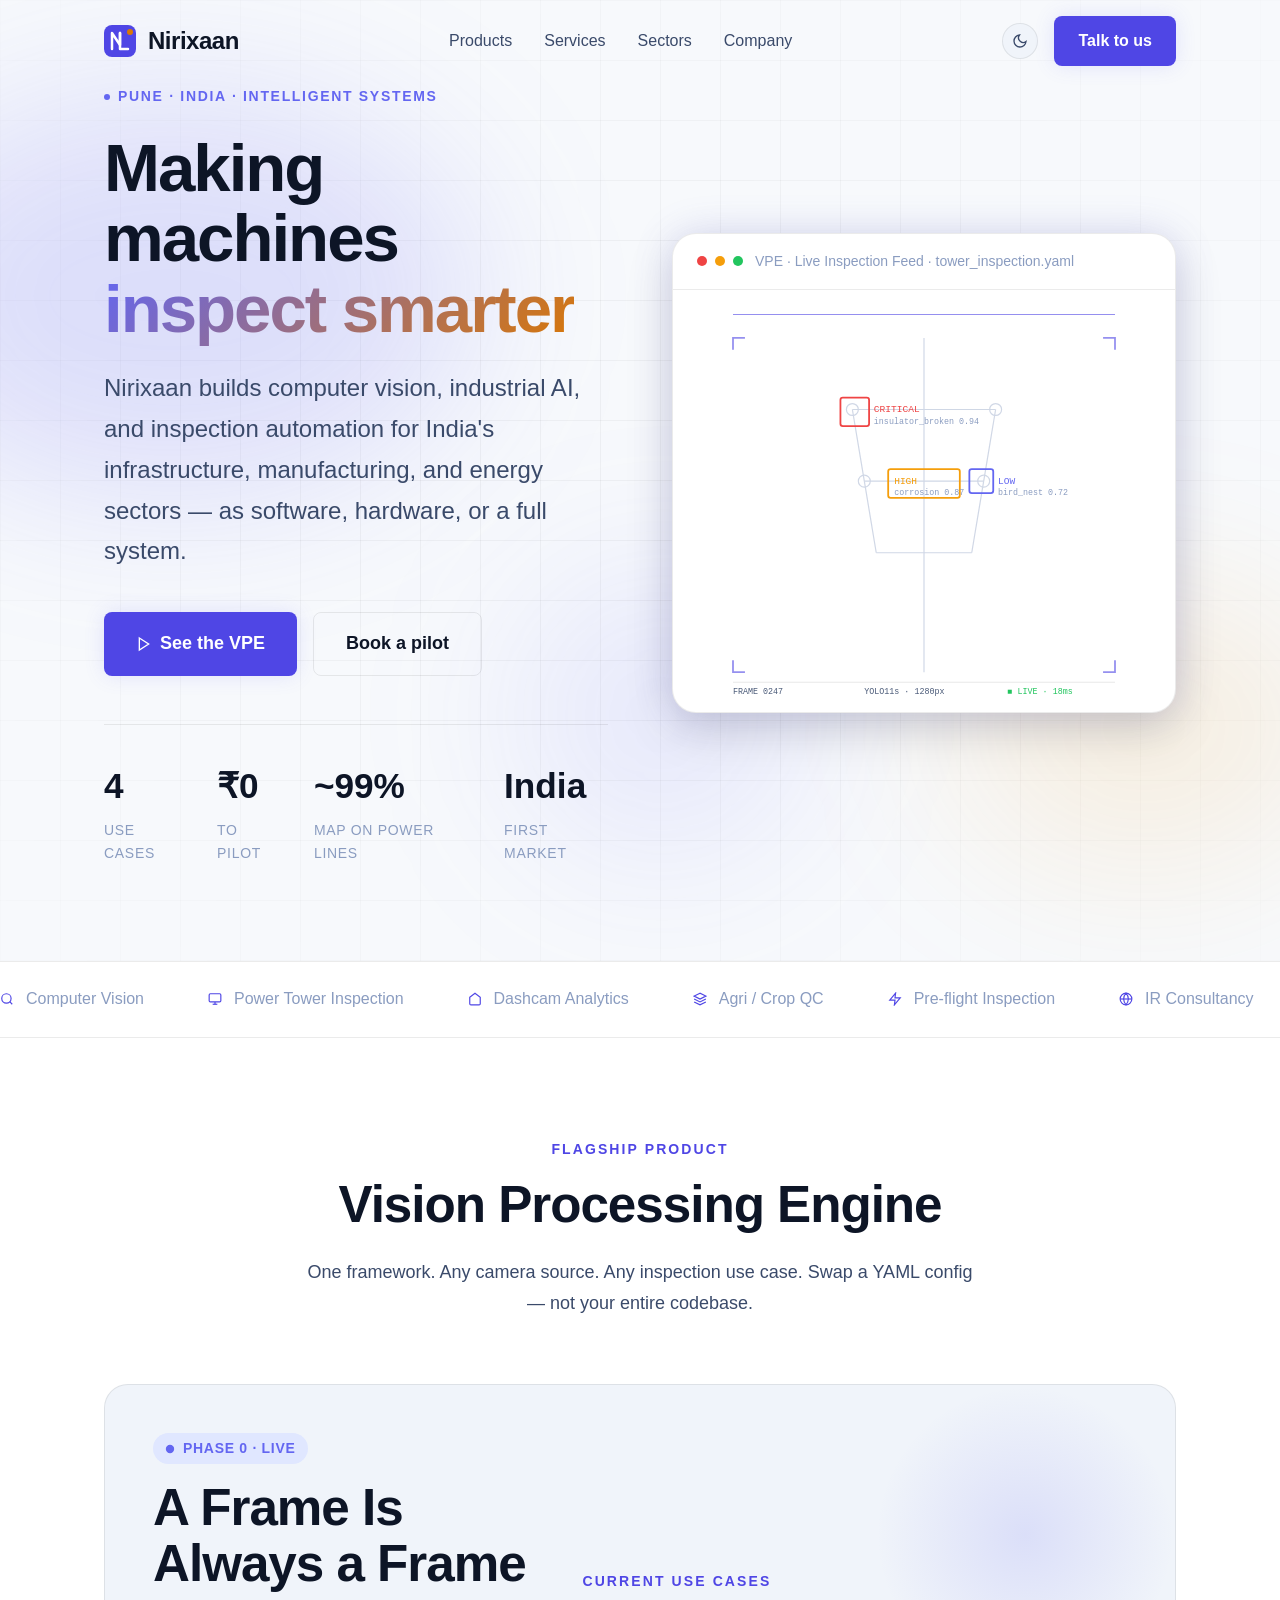
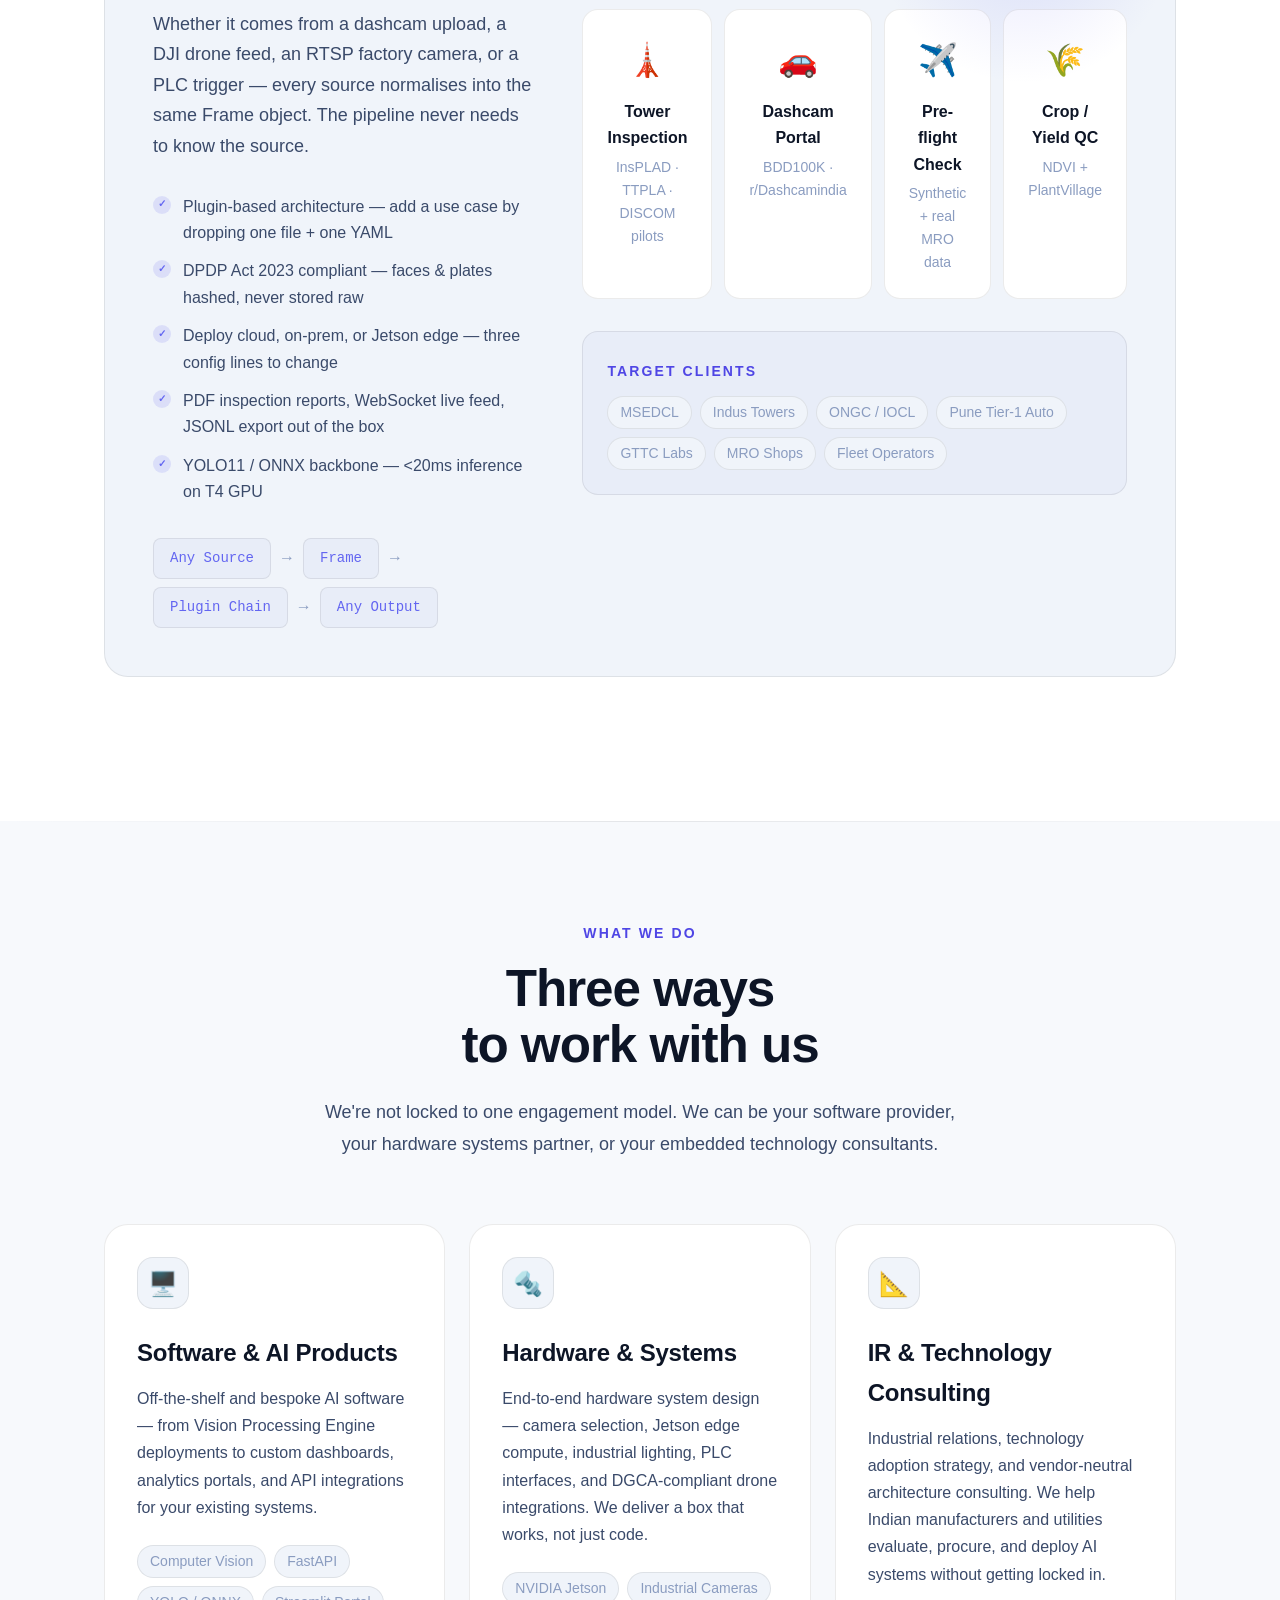
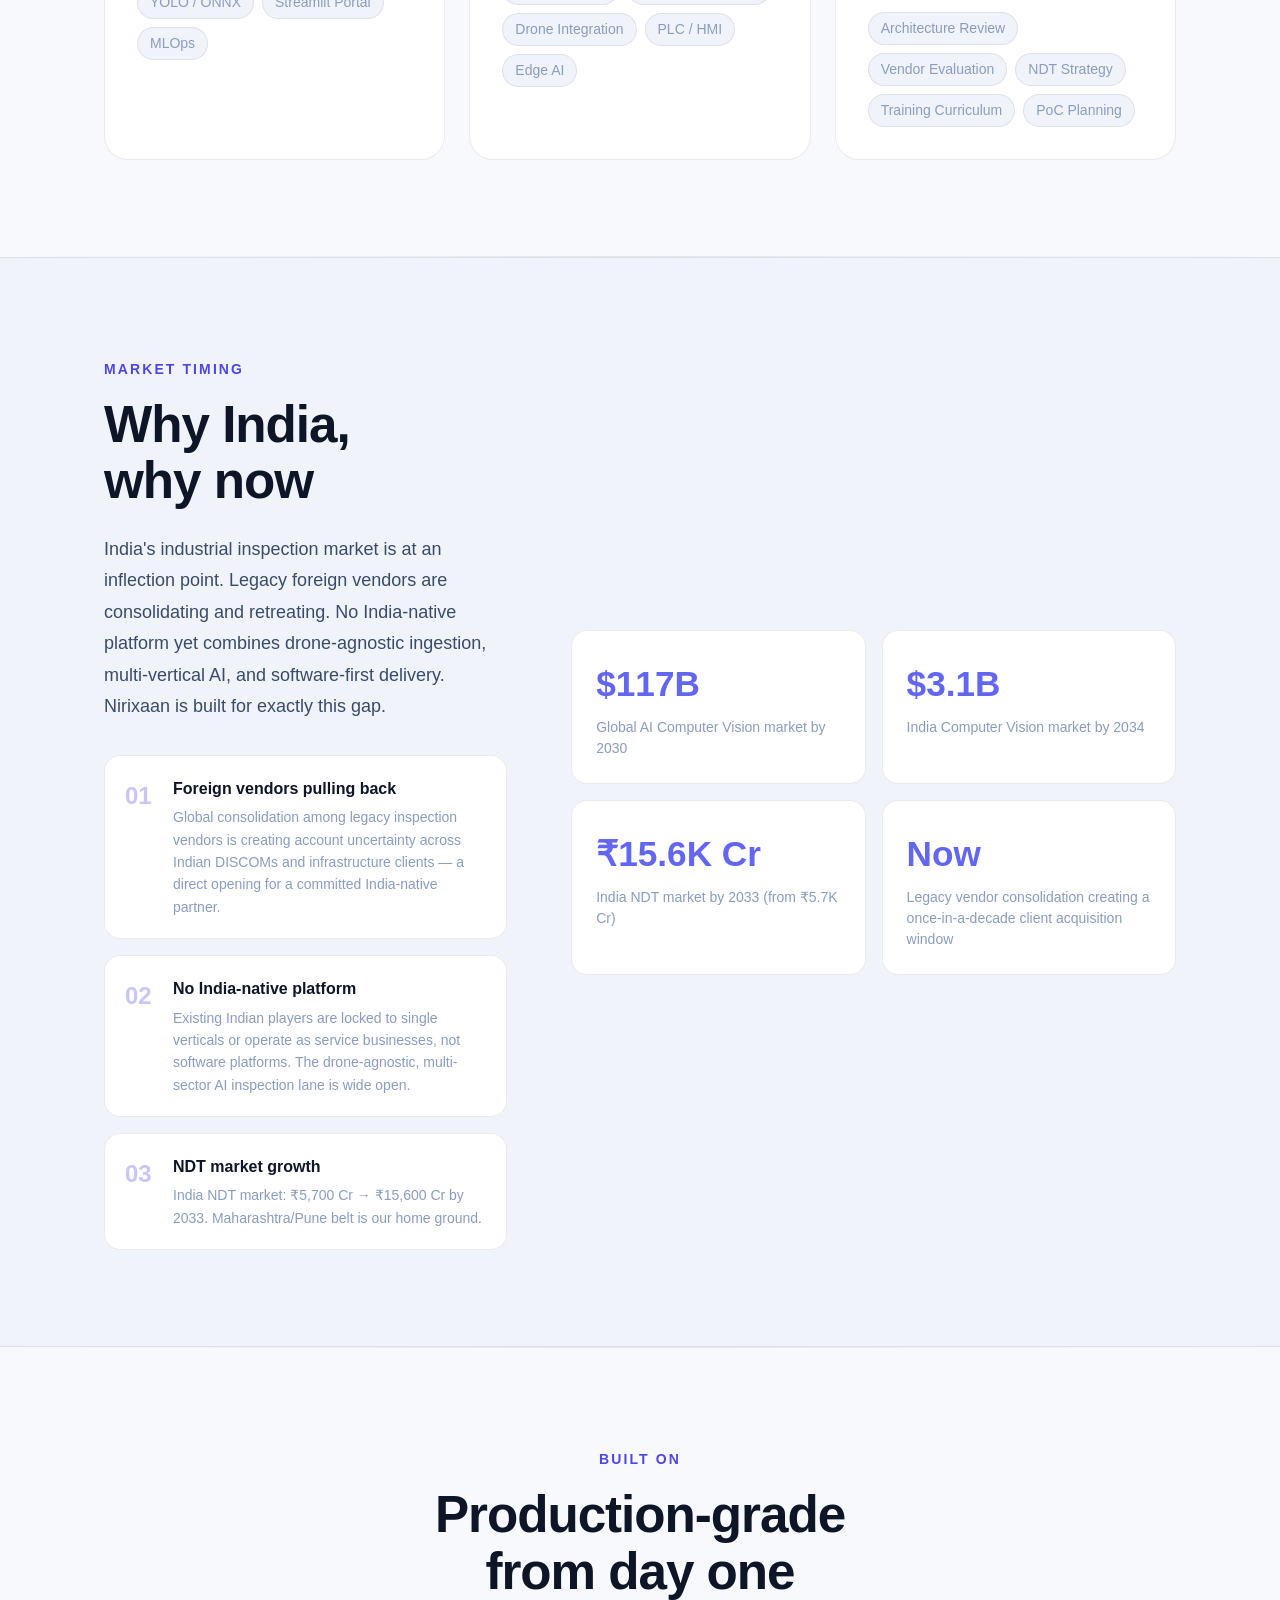
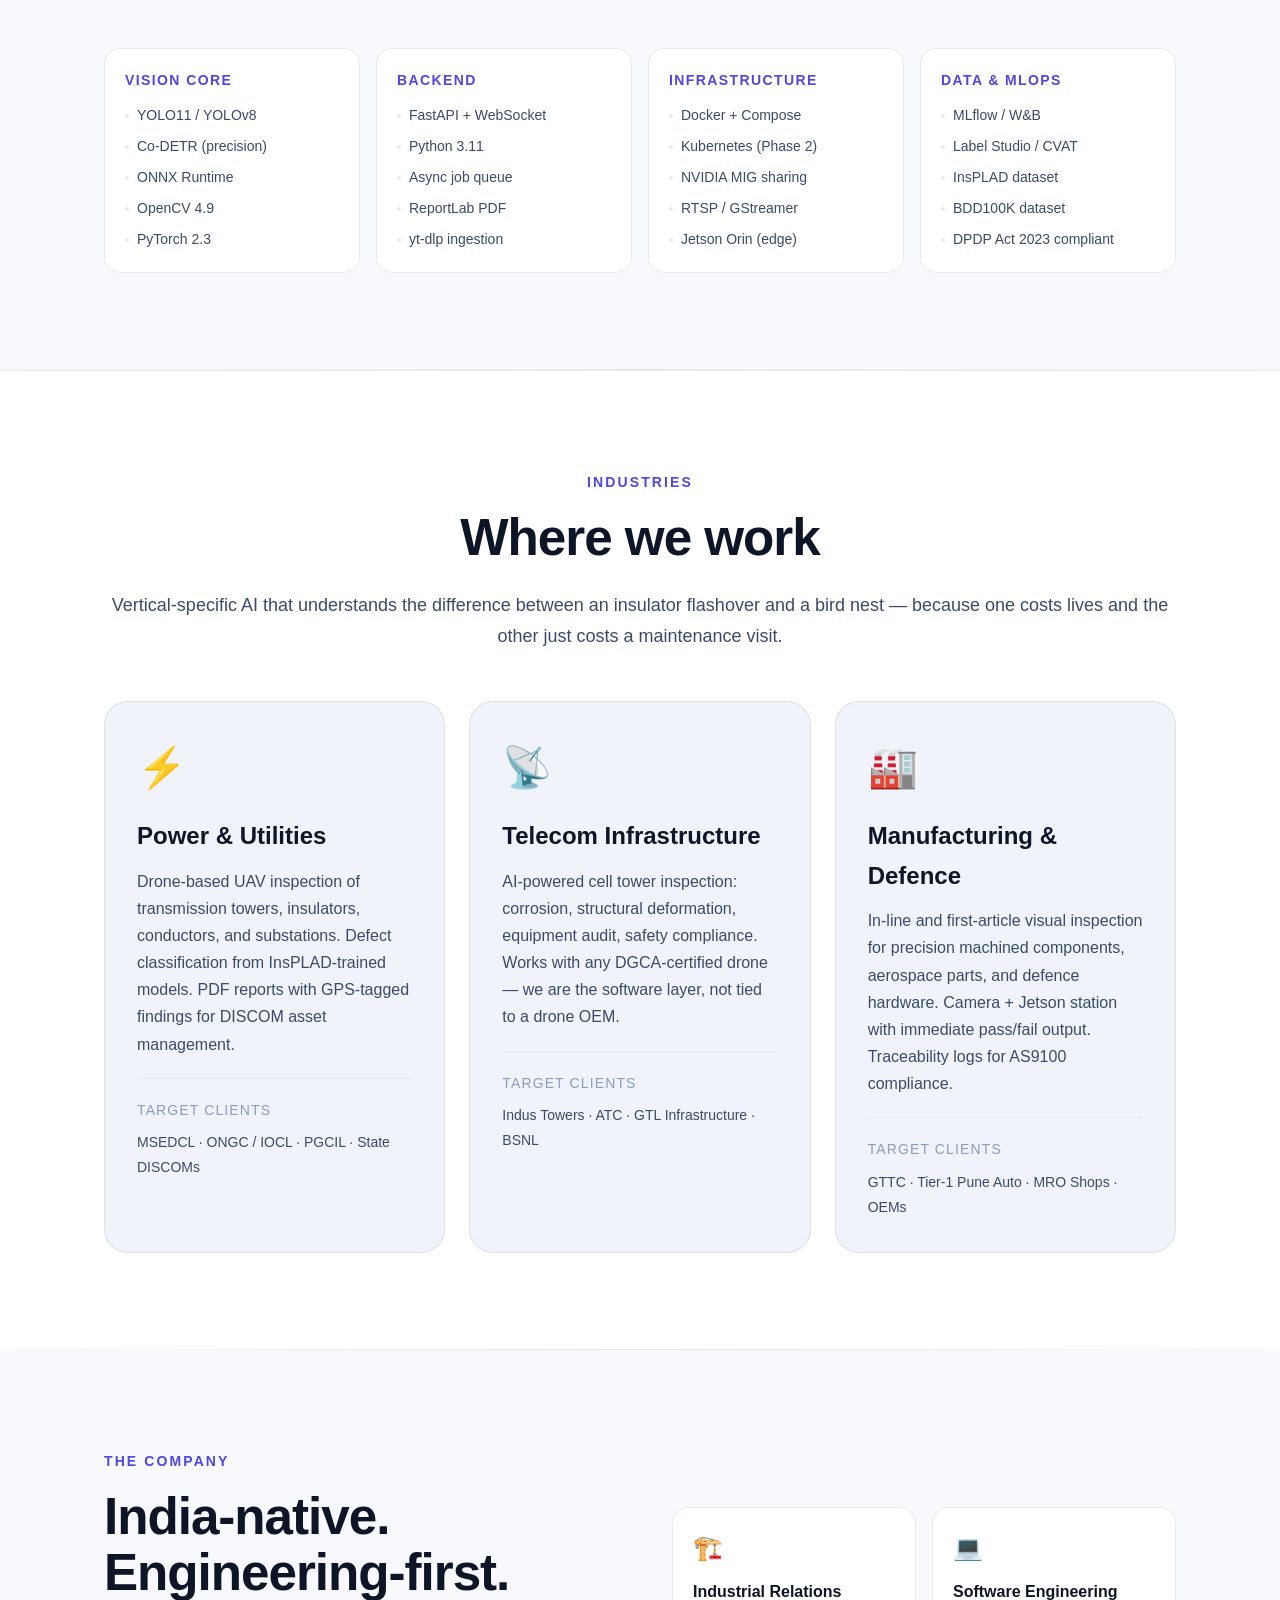
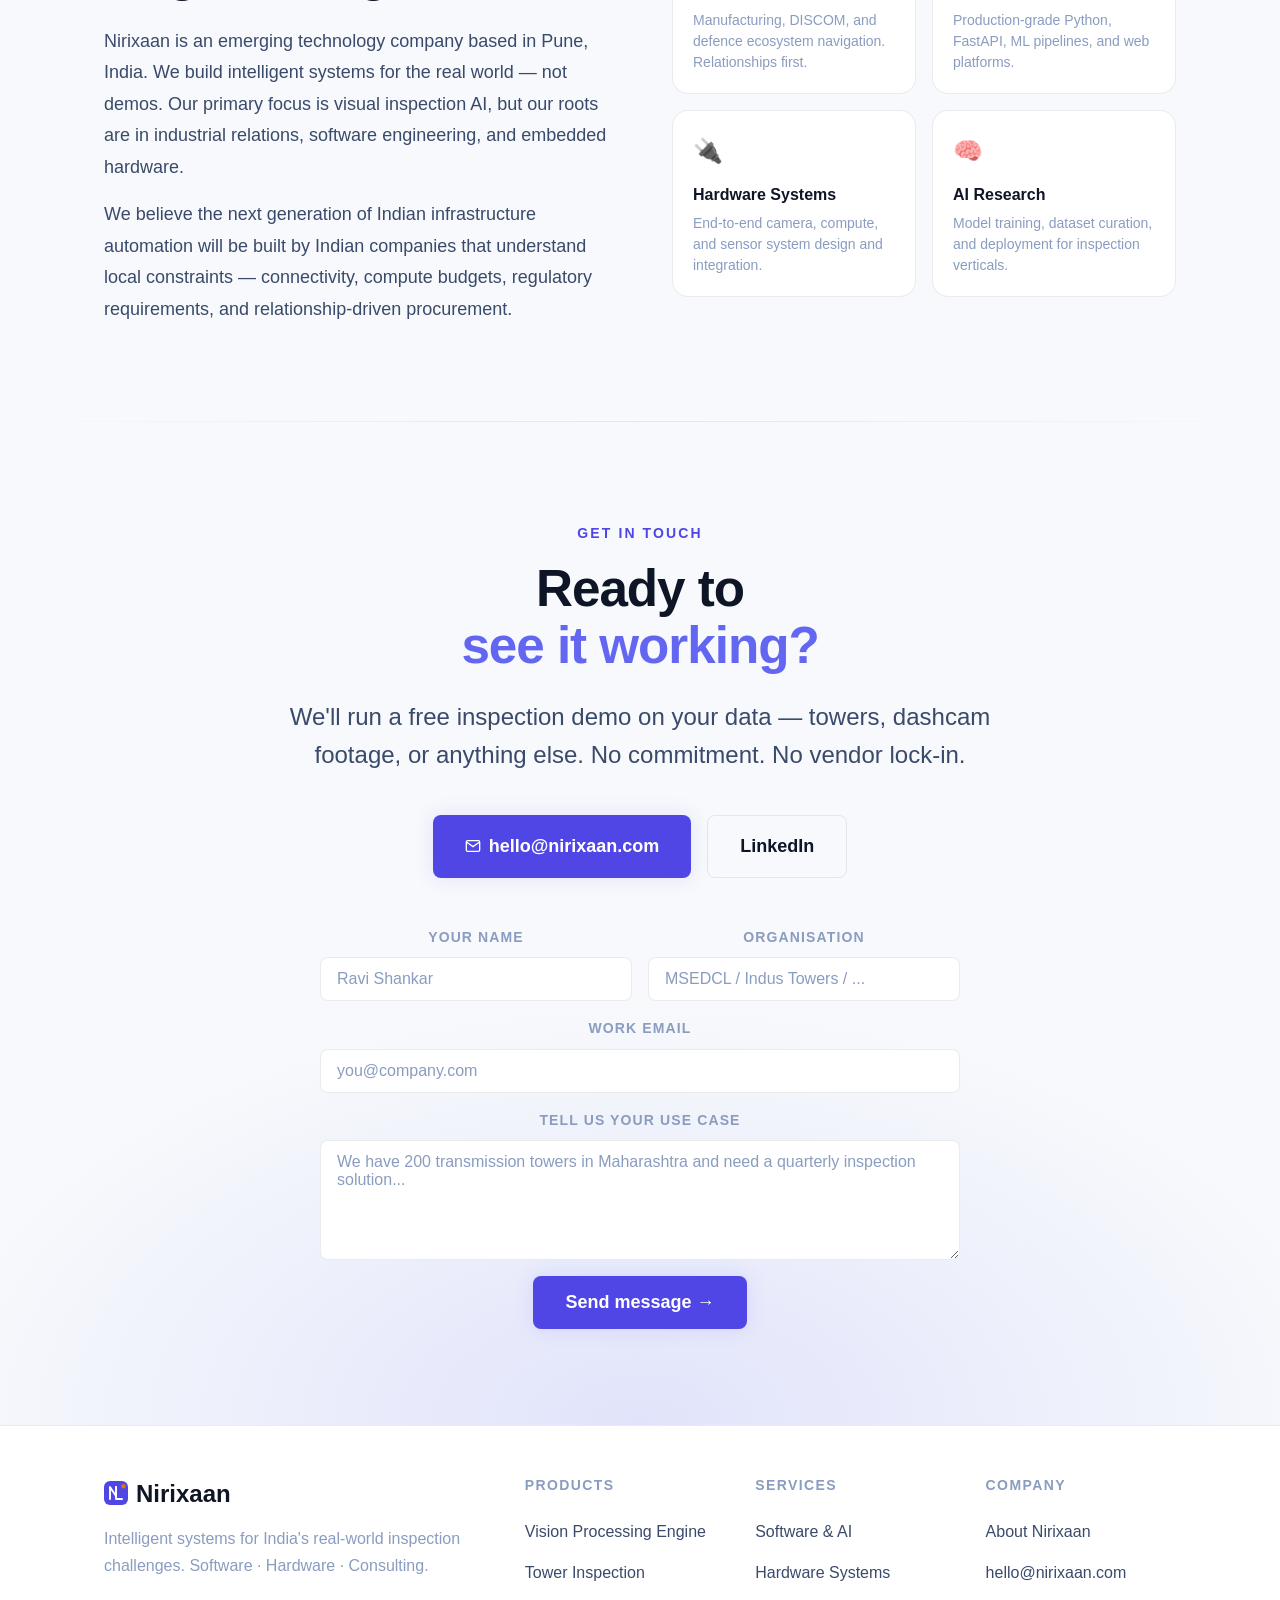
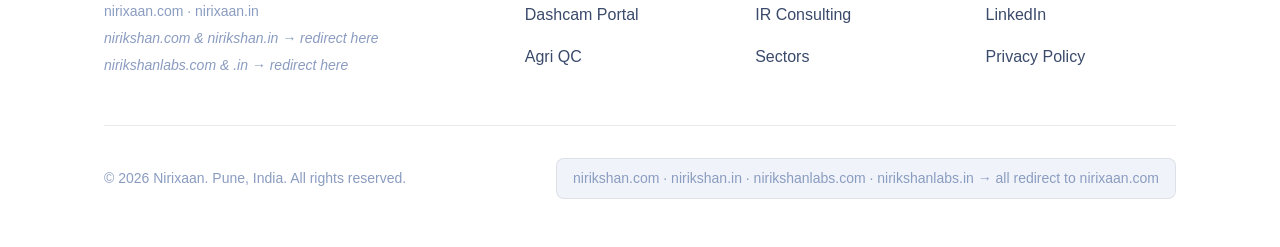
==== index.html @ 82e2d583 "feat: initial website — Nirixaan company site with GitHub Pages CI/CD" ====
<!DOCTYPE html>
<html lang="en" data-theme="dark">
<head>
  <meta charset="UTF-8" />
  <meta name="viewport" content="width=device-width, initial-scale=1.0" />
  <title>Nirixaan — Intelligent Systems for the Real World</title>
  <meta name="description" content="Nirixaan builds inspection automation, computer vision, and industrial AI systems. Software, hardware, and consultancy for India's infrastructure, manufacturing, and energy sectors." />
  <meta property="og:title" content="Nirixaan — Intelligent Systems for the Real World" />
  <meta property="og:description" content="Computer vision, inspection AI, and industrial software for India's critical infrastructure." />
  <meta property="og:image" content="https://nirixaan.com/images/og.jpg" />
  <meta property="og:type" content="website" />
  <meta name="theme-color" content="#0a0f1a" />

  <!-- Fonts: Clash Display (display) + Satoshi (body) from Fontshare -->
  <link rel="preconnect" href="https://api.fontshare.com" />
  <link href="https://api.fontshare.com/v2/css?f[]=clash-display@400,500,600,700&f[]=satoshi@400,500,700&display=swap" rel="stylesheet" />

  <style>
    /* ═══════════════════════════════════════════════════════════════
       DESIGN TOKENS
    ═══════════════════════════════════════════════════════════════ */
    :root {
      /* Type scale */
      --text-xs:   clamp(0.75rem,  0.7rem  + 0.25vw, 0.875rem);
      --text-sm:   clamp(0.875rem, 0.8rem  + 0.35vw, 1rem);
      --text-base: clamp(1rem,     0.95rem + 0.25vw, 1.125rem);
      --text-lg:   clamp(1.125rem, 1rem    + 0.75vw, 1.5rem);
      --text-xl:   clamp(1.5rem,   1.2rem  + 1.25vw, 2.25rem);
      --text-2xl:  clamp(2rem,     1.2rem  + 2.5vw,  3.5rem);
      --text-3xl:  clamp(2.5rem,   1rem    + 4vw,    5rem);
      --text-hero: clamp(3rem,     0.5rem  + 7vw,    7.5rem);

      /* Fonts */
      --font-display: 'Clash Display', 'Helvetica Neue', sans-serif;
      --font-body:    'Satoshi', 'Helvetica Neue', sans-serif;

      /* Spacing */
      --space-1:  0.25rem;
      --space-2:  0.5rem;
      --space-3:  0.75rem;
      --space-4:  1rem;
      --space-5:  1.25rem;
      --space-6:  1.5rem;
      --space-8:  2rem;
      --space-10: 2.5rem;
      --space-12: 3rem;
      --space-16: 4rem;
      --space-20: 5rem;
      --space-24: 6rem;

      /* Radii */
      --radius-sm: 4px;
      --radius-md: 8px;
      --radius-lg: 16px;
      --radius-xl: 24px;

      /* Transitions */
      --ease-out: cubic-bezier(0.22, 1, 0.36, 1);
      --ease-spring: cubic-bezier(0.34, 1.56, 0.64, 1);
      --duration-fast: 150ms;
      --duration-base: 300ms;
      --duration-slow: 600ms;
    }

    /* ── Dark mode (default) ── */
    :root, [data-theme="dark"] {
      --bg:          #080d18;
      --bg-surface:  #0d1526;
      --bg-elevated: #111c30;
      --bg-overlay:  #162038;
      --border:      rgba(255,255,255,0.08);
      --border-muted:rgba(255,255,255,0.04);

      --text-primary:  #f0f4ff;
      --text-secondary:#8a9cc0;
      --text-muted:    #4a5a78;
      --text-inverse:  #080d18;

      /* Accent: electric indigo — precision, intelligence, technology */
      --accent:        #6366f1;
      --accent-bright: #818cf8;
      --accent-dim:    #3730a3;
      --accent-glow:   rgba(99,102,241,0.25);

      /* Second accent: amber — for India, warmth, energy/power sector */
      --amber:         #f59e0b;
      --amber-dim:     rgba(245,158,11,0.15);

      /* Status */
      --green:  #22c55e;
      --red:    #ef4444;

      --shadow-sm:  0 1px 3px rgba(0,0,0,0.4);
      --shadow-md:  0 4px 20px rgba(0,0,0,0.5);
      --shadow-lg:  0 16px 48px rgba(0,0,0,0.6);
      --shadow-glow: 0 0 40px var(--accent-glow);
    }

    /* ── Light mode ── */
    [data-theme="light"] {
      --bg:          #f7f9fc;
      --bg-surface:  #ffffff;
      --bg-elevated: #f0f4fa;
      --bg-overlay:  #e8edf8;
      --border:      rgba(0,0,0,0.08);
      --border-muted:rgba(0,0,0,0.04);

      --text-primary:  #0d1526;
      --text-secondary:#3a4a6a;
      --text-muted:    #8a9cc0;
      --text-inverse:  #f0f4ff;

      --accent:        #4f46e5;
      --accent-bright: #6366f1;
      --accent-dim:    #e0e7ff;
      --accent-glow:   rgba(99,102,241,0.15);

      --amber:         #d97706;
      --amber-dim:     rgba(217,119,6,0.10);

      --shadow-sm:  0 1px 3px rgba(0,0,0,0.08);
      --shadow-md:  0 4px 20px rgba(0,0,0,0.12);
      --shadow-lg:  0 16px 48px rgba(0,0,0,0.15);
      --shadow-glow: 0 0 40px var(--accent-glow);
    }

    /* ═══════════════════════════════════════════════════════════════
       RESET + BASE
    ═══════════════════════════════════════════════════════════════ */
    *, *::before, *::after { box-sizing: border-box; margin: 0; padding: 0; }
    html { scroll-behavior: smooth; -webkit-font-smoothing: antialiased; }

    body {
      font-family: var(--font-body);
      font-size: var(--text-base);
      line-height: 1.65;
      color: var(--text-primary);
      background: var(--bg);
      overflow-x: hidden;
      transition: background var(--duration-base), color var(--duration-base);
    }

    img { max-width: 100%; height: auto; display: block; }
    a { color: inherit; text-decoration: none; }
    ul, ol { list-style: none; }

    ::selection {
      background: var(--accent-glow);
      color: var(--accent-bright);
    }

    /* ═══════════════════════════════════════════════════════════════
       LAYOUT UTILITIES
    ═══════════════════════════════════════════════════════════════ */
    .container {
      max-width: 1200px;
      margin: 0 auto;
      padding-inline: clamp(var(--space-6), 5vw, var(--space-16));
    }
    .container--wide { max-width: 1400px; }
    .container--narrow { max-width: 800px; }

    section {
      padding-block: clamp(var(--space-16), 10vw, var(--space-24));
    }

    /* ═══════════════════════════════════════════════════════════════
       NAV
    ═══════════════════════════════════════════════════════════════ */
    .nav {
      position: fixed;
      top: 0; left: 0; right: 0;
      z-index: 100;
      padding-block: var(--space-4);
      transition: background var(--duration-base), backdrop-filter var(--duration-base);
    }
    .nav.scrolled {
      background: rgba(8,13,24,0.85);
      backdrop-filter: blur(20px);
      -webkit-backdrop-filter: blur(20px);
      border-bottom: 1px solid var(--border);
    }
    [data-theme="light"] .nav.scrolled {
      background: rgba(247,249,252,0.85);
    }

    .nav__inner {
      display: flex;
      align-items: center;
      justify-content: space-between;
      max-width: 1200px;
      margin: 0 auto;
      padding-inline: clamp(var(--space-6), 5vw, var(--space-16));
    }

    /* Logo */
    .nav__logo {
      display: flex;
      align-items: center;
      gap: var(--space-3);
      font-family: var(--font-display);
      font-size: var(--text-lg);
      font-weight: 600;
      letter-spacing: -0.02em;
      color: var(--text-primary);
    }
    .nav__logo-mark {
      width: 32px;
      height: 32px;
      flex-shrink: 0;
    }

    /* Nav links */
    .nav__links {
      display: flex;
      align-items: center;
      gap: var(--space-8);
    }
    .nav__link {
      font-size: var(--text-sm);
      font-weight: 500;
      color: var(--text-secondary);
      transition: color var(--duration-fast);
    }
    .nav__link:hover { color: var(--text-primary); }

    /* Nav right */
    .nav__right {
      display: flex;
      align-items: center;
      gap: var(--space-4);
    }

    /* Theme toggle */
    .theme-toggle {
      width: 36px;
      height: 36px;
      border-radius: 50%;
      border: 1px solid var(--border);
      background: var(--bg-elevated);
      color: var(--text-secondary);
      cursor: pointer;
      display: flex;
      align-items: center;
      justify-content: center;
      transition: all var(--duration-fast);
    }
    .theme-toggle:hover {
      color: var(--text-primary);
      border-color: var(--accent);
    }

    /* CTA button */
    .btn {
      display: inline-flex;
      align-items: center;
      gap: var(--space-2);
      padding: var(--space-3) var(--space-6);
      border-radius: var(--radius-md);
      font-family: var(--font-body);
      font-size: var(--text-sm);
      font-weight: 600;
      cursor: pointer;
      border: none;
      transition: all var(--duration-base) var(--ease-out);
    }
    .btn--primary {
      background: var(--accent);
      color: #fff;
      box-shadow: 0 0 20px var(--accent-glow);
    }
    .btn--primary:hover {
      background: var(--accent-bright);
      transform: translateY(-1px);
      box-shadow: 0 4px 24px var(--accent-glow);
    }
    .btn--ghost {
      background: transparent;
      color: var(--text-primary);
      border: 1px solid var(--border);
    }
    .btn--ghost:hover {
      border-color: var(--accent);
      color: var(--accent-bright);
    }
    .btn--lg {
      padding: var(--space-4) var(--space-8);
      font-size: var(--text-base);
    }

    /* Mobile menu */
    .hamburger {
      display: none;
      flex-direction: column;
      gap: 5px;
      width: 28px;
      cursor: pointer;
      padding: var(--space-2);
      background: none;
      border: none;
    }
    .hamburger span {
      display: block;
      height: 2px;
      background: var(--text-primary);
      border-radius: 2px;
      transition: all var(--duration-base);
    }
    .mobile-menu {
      display: none;
      position: fixed;
      top: 0; left: 0; right: 0; bottom: 0;
      background: var(--bg);
      z-index: 99;
      flex-direction: column;
      align-items: center;
      justify-content: center;
      gap: var(--space-8);
    }
    .mobile-menu.open { display: flex; }
    .mobile-menu .nav__link {
      font-size: var(--text-xl);
      font-family: var(--font-display);
      font-weight: 600;
    }

    @media (max-width: 768px) {
      .nav__links, .nav__right .btn { display: none; }
      .hamburger { display: flex; }
    }

    /* ═══════════════════════════════════════════════════════════════
       HERO
    ═══════════════════════════════════════════════════════════════ */
    .hero {
      min-height: 100vh;
      display: flex;
      align-items: center;
      position: relative;
      overflow: hidden;
      padding-top: 80px;
    }

    /* Grid background */
    .hero::before {
      content: '';
      position: absolute;
      inset: 0;
      background-image:
        linear-gradient(var(--border-muted) 1px, transparent 1px),
        linear-gradient(90deg, var(--border-muted) 1px, transparent 1px);
      background-size: 60px 60px;
      mask-image: radial-gradient(ellipse 80% 80% at 50% 50%, black 30%, transparent 100%);
      -webkit-mask-image: radial-gradient(ellipse 80% 80% at 50% 50%, black 30%, transparent 100%);
    }

    /* Ambient glow blobs */
    .hero__glow {
      position: absolute;
      border-radius: 50%;
      filter: blur(80px);
      pointer-events: none;
    }
    .hero__glow--1 {
      width: 600px; height: 400px;
      background: rgba(99,102,241,0.18);
      top: 10%; left: -10%;
    }
    .hero__glow--2 {
      width: 400px; height: 300px;
      background: rgba(245,158,11,0.10);
      top: 60%; right: -5%;
    }
    .hero__glow--3 {
      width: 300px; height: 300px;
      background: rgba(99,102,241,0.10);
      bottom: 10%; left: 40%;
    }

    .hero__content {
      position: relative;
      z-index: 1;
      max-width: 1200px;
      margin: 0 auto;
      padding-inline: clamp(var(--space-6), 5vw, var(--space-16));
      display: grid;
      grid-template-columns: 1fr 1fr;
      gap: var(--space-16);
      align-items: center;
    }

    .hero__eyebrow {
      display: inline-flex;
      align-items: center;
      gap: var(--space-2);
      font-size: var(--text-xs);
      font-weight: 600;
      letter-spacing: 0.12em;
      text-transform: uppercase;
      color: var(--accent-bright);
      margin-bottom: var(--space-6);
    }
    .hero__eyebrow-dot {
      width: 6px; height: 6px;
      background: var(--accent-bright);
      border-radius: 50%;
      animation: pulse 2s ease-in-out infinite;
    }
    @keyframes pulse {
      0%,100% { opacity: 1; transform: scale(1); }
      50% { opacity: 0.5; transform: scale(0.8); }
    }

    .hero__title {
      font-family: var(--font-display);
      font-size: var(--text-3xl);
      font-weight: 700;
      line-height: 1.05;
      letter-spacing: -0.03em;
      color: var(--text-primary);
      margin-bottom: var(--space-6);
    }
    .hero__title em {
      font-style: normal;
      background: linear-gradient(135deg, var(--accent-bright) 0%, var(--amber) 100%);
      -webkit-background-clip: text;
      -webkit-text-fill-color: transparent;
      background-clip: text;
    }

    .hero__desc {
      font-size: var(--text-lg);
      color: var(--text-secondary);
      line-height: 1.7;
      margin-bottom: var(--space-10);
      max-width: 520px;
    }

    .hero__actions {
      display: flex;
      gap: var(--space-4);
      flex-wrap: wrap;
    }

    /* Hero visual — tech scan panel */
    .hero__visual {
      position: relative;
      height: 480px;
    }
    .scan-panel {
      position: absolute;
      inset: 0;
      border: 1px solid var(--border);
      border-radius: var(--radius-xl);
      background: var(--bg-surface);
      overflow: hidden;
      box-shadow: var(--shadow-lg), var(--shadow-glow);
    }
    .scan-panel__header {
      padding: var(--space-4) var(--space-6);
      border-bottom: 1px solid var(--border);
      display: flex;
      align-items: center;
      gap: var(--space-3);
      font-size: var(--text-xs);
      color: var(--text-muted);
    }
    .scan-panel__dots {
      display: flex;
      gap: var(--space-2);
    }
    .scan-panel__dot {
      width: 10px; height: 10px;
      border-radius: 50%;
    }
    .scan-panel__dot:nth-child(1) { background: #ef4444; }
    .scan-panel__dot:nth-child(2) { background: #f59e0b; }
    .scan-panel__dot:nth-child(3) { background: #22c55e; }

    .scan-panel__body {
      padding: var(--space-6);
      position: relative;
      height: calc(100% - 48px);
    }

    /* SVG inspection visualization */
    .scan-svg {
      width: 100%;
      height: 100%;
    }

    /* Scan line animation */
    .scan-line {
      animation: scanDown 3s ease-in-out infinite;
    }
    @keyframes scanDown {
      0% { transform: translateY(-200px); opacity: 0; }
      10% { opacity: 1; }
      90% { opacity: 1; }
      100% { transform: translateY(320px); opacity: 0; }
    }

    /* Detection box blink */
    .det-box { animation: detBlink 2s ease-in-out infinite; }
    .det-box:nth-child(2) { animation-delay: 0.5s; }
    .det-box:nth-child(3) { animation-delay: 1s; }
    @keyframes detBlink {
      0%,100% { opacity: 1; }
      50% { opacity: 0.4; }
    }

    /* Stats row */
    .hero__stats {
      display: flex;
      gap: var(--space-8);
      margin-top: var(--space-12);
      padding-top: var(--space-8);
      border-top: 1px solid var(--border);
    }
    .hero__stat-value {
      font-family: var(--font-display);
      font-size: var(--text-xl);
      font-weight: 700;
      color: var(--text-primary);
    }
    .hero__stat-label {
      font-size: var(--text-xs);
      color: var(--text-muted);
      margin-top: var(--space-1);
      letter-spacing: 0.05em;
      text-transform: uppercase;
    }

    @media (max-width: 900px) {
      .hero__content { grid-template-columns: 1fr; }
      .hero__visual { height: 300px; }
      .hero__stats { gap: var(--space-6); }
    }

    /* ═══════════════════════════════════════════════════════════════
       CAPABILITY STRIP
    ═══════════════════════════════════════════════════════════════ */
    .capability-strip {
      padding-block: var(--space-6);
      border-top: 1px solid var(--border);
      border-bottom: 1px solid var(--border);
      background: var(--bg-surface);
      overflow: hidden;
    }
    .capability-strip__track {
      display: flex;
      gap: var(--space-16);
      animation: marquee 30s linear infinite;
      white-space: nowrap;
    }
    .capability-strip__track:hover { animation-play-state: paused; }
    @keyframes marquee {
      0% { transform: translateX(0); }
      100% { transform: translateX(-50%); }
    }
    .capability-strip__item {
      display: flex;
      align-items: center;
      gap: var(--space-3);
      font-size: var(--text-sm);
      font-weight: 500;
      color: var(--text-muted);
      flex-shrink: 0;
    }
    .capability-strip__item svg { color: var(--accent); }

    /* ═══════════════════════════════════════════════════════════════
       ABOUT / COMPANY
    ═══════════════════════════════════════════════════════════════ */
    .about {
      background: var(--bg);
    }
    .about__grid {
      display: grid;
      grid-template-columns: 1fr 1fr;
      gap: var(--space-16);
      align-items: center;
    }
    .section-label {
      display: inline-block;
      font-size: var(--text-xs);
      font-weight: 700;
      letter-spacing: 0.15em;
      text-transform: uppercase;
      color: var(--accent);
      margin-bottom: var(--space-4);
    }
    .section-title {
      font-family: var(--font-display);
      font-size: var(--text-2xl);
      font-weight: 700;
      line-height: 1.1;
      letter-spacing: -0.02em;
      color: var(--text-primary);
      margin-bottom: var(--space-6);
    }
    .section-body {
      font-size: var(--text-base);
      color: var(--text-secondary);
      line-height: 1.75;
    }
    .section-body + .section-body {
      margin-top: var(--space-4);
    }

    .about__pillars {
      display: grid;
      grid-template-columns: 1fr 1fr;
      gap: var(--space-4);
      margin-top: var(--space-8);
    }
    .pillar-card {
      padding: var(--space-5) var(--space-5);
      background: var(--bg-surface);
      border: 1px solid var(--border);
      border-radius: var(--radius-lg);
      transition: all var(--duration-base) var(--ease-out);
    }
    .pillar-card:hover {
      border-color: var(--accent);
      transform: translateY(-2px);
      box-shadow: var(--shadow-md);
    }
    .pillar-card__icon {
      font-size: 1.5rem;
      margin-bottom: var(--space-3);
    }
    .pillar-card__title {
      font-family: var(--font-display);
      font-size: var(--text-sm);
      font-weight: 600;
      color: var(--text-primary);
      margin-bottom: var(--space-1);
    }
    .pillar-card__desc {
      font-size: var(--text-xs);
      color: var(--text-muted);
      line-height: 1.5;
    }

    @media (max-width: 768px) {
      .about__grid { grid-template-columns: 1fr; }
      .about__pillars { grid-template-columns: 1fr 1fr; }
    }

    /* ═══════════════════════════════════════════════════════════════
       PRODUCTS / VPE SPOTLIGHT
    ═══════════════════════════════════════════════════════════════ */
    .products {
      background: var(--bg-surface);
    }
    .products__header {
      text-align: center;
      max-width: 680px;
      margin: 0 auto var(--space-16);
    }

    /* Featured product: VPE */
    .product-hero {
      display: grid;
      grid-template-columns: 1fr 1fr;
      gap: var(--space-12);
      align-items: center;
      background: var(--bg-elevated);
      border: 1px solid var(--border);
      border-radius: var(--radius-xl);
      padding: clamp(var(--space-8), 5vw, var(--space-12));
      margin-bottom: var(--space-12);
      position: relative;
      overflow: hidden;
    }
    .product-hero::before {
      content: '';
      position: absolute;
      top: 0; right: 0;
      width: 300px; height: 300px;
      background: radial-gradient(circle, var(--accent-glow) 0%, transparent 70%);
      pointer-events: none;
    }
    .product-badge {
      display: inline-flex;
      align-items: center;
      gap: var(--space-2);
      padding: var(--space-1) var(--space-3);
      background: var(--accent-dim);
      border-radius: 999px;
      font-size: var(--text-xs);
      font-weight: 700;
      color: var(--accent-bright);
      letter-spacing: 0.05em;
      text-transform: uppercase;
      margin-bottom: var(--space-4);
    }
    [data-theme="light"] .product-badge {
      background: #e0e7ff;
    }
    .product-hero__title {
      font-family: var(--font-display);
      font-size: var(--text-2xl);
      font-weight: 700;
      letter-spacing: -0.02em;
      color: var(--text-primary);
      margin-bottom: var(--space-4);
      line-height: 1.1;
    }
    .product-hero__desc {
      font-size: var(--text-base);
      color: var(--text-secondary);
      line-height: 1.7;
      margin-bottom: var(--space-8);
    }
    .feature-list {
      display: flex;
      flex-direction: column;
      gap: var(--space-3);
      margin-bottom: var(--space-8);
    }
    .feature-item {
      display: flex;
      align-items: flex-start;
      gap: var(--space-3);
      font-size: var(--text-sm);
      color: var(--text-secondary);
    }
    .feature-item__check {
      width: 18px;
      height: 18px;
      flex-shrink: 0;
      margin-top: 2px;
      background: var(--accent-glow);
      border-radius: 50%;
      display: flex;
      align-items: center;
      justify-content: center;
      color: var(--accent-bright);
      font-size: 10px;
      font-weight: 700;
    }

    /* Use case cards */
    .use-case-grid {
      display: grid;
      grid-template-columns: repeat(4, 1fr);
      gap: var(--space-3);
    }
    .use-case-card {
      padding: var(--space-6);
      background: var(--bg-surface);
      border: 1px solid var(--border);
      border-radius: var(--radius-lg);
      text-align: center;
      transition: all var(--duration-base) var(--ease-out);
      cursor: default;
    }
    .use-case-card:hover {
      border-color: var(--accent);
      transform: translateY(-3px);
      box-shadow: var(--shadow-md), 0 0 20px var(--accent-glow);
    }
    .use-case-card__icon {
      font-size: 2rem;
      margin-bottom: var(--space-3);
    }
    .use-case-card__title {
      font-family: var(--font-display);
      font-size: var(--text-sm);
      font-weight: 600;
      color: var(--text-primary);
      margin-bottom: var(--space-1);
    }
    .use-case-card__sub {
      font-size: var(--text-xs);
      color: var(--text-muted);
    }

    @media (max-width: 900px) {
      .product-hero { grid-template-columns: 1fr; }
      .use-case-grid { grid-template-columns: repeat(2, 1fr); }
    }
    @media (max-width: 500px) {
      .use-case-grid { grid-template-columns: 1fr 1fr; }
    }

    /* Product pipeline diagram */
    .pipeline-diagram {
      display: flex;
      align-items: center;
      gap: var(--space-2);
      flex-wrap: wrap;
      margin-top: var(--space-4);
    }
    .pipeline-node {
      padding: var(--space-2) var(--space-4);
      background: var(--bg-overlay);
      border: 1px solid var(--border);
      border-radius: var(--radius-md);
      font-size: var(--text-xs);
      font-family: 'JetBrains Mono', monospace;
      color: var(--accent-bright);
      white-space: nowrap;
    }
    .pipeline-arrow {
      color: var(--text-muted);
      font-size: var(--text-sm);
    }

    /* ═══════════════════════════════════════════════════════════════
       SERVICES
    ═══════════════════════════════════════════════════════════════ */
    .services {
      background: var(--bg);
    }
    .services__header {
      text-align: center;
      max-width: 640px;
      margin: 0 auto var(--space-16);
    }
    .services__grid {
      display: grid;
      grid-template-columns: repeat(3, 1fr);
      gap: var(--space-6);
    }
    .service-card {
      padding: var(--space-8);
      background: var(--bg-surface);
      border: 1px solid var(--border);
      border-radius: var(--radius-xl);
      transition: all var(--duration-base) var(--ease-out);
      position: relative;
      overflow: hidden;
    }
    .service-card::after {
      content: '';
      position: absolute;
      bottom: 0; left: 0; right: 0;
      height: 3px;
      background: linear-gradient(90deg, var(--accent), var(--amber));
      transform: scaleX(0);
      transform-origin: left;
      transition: transform var(--duration-base) var(--ease-out);
    }
    .service-card:hover::after { transform: scaleX(1); }
    .service-card:hover {
      border-color: var(--border);
      transform: translateY(-4px);
      box-shadow: var(--shadow-lg);
    }
    .service-card__icon-wrap {
      width: 52px;
      height: 52px;
      border-radius: var(--radius-lg);
      background: var(--bg-elevated);
      border: 1px solid var(--border);
      display: flex;
      align-items: center;
      justify-content: center;
      margin-bottom: var(--space-6);
      font-size: 1.5rem;
    }
    .service-card__title {
      font-family: var(--font-display);
      font-size: var(--text-lg);
      font-weight: 600;
      letter-spacing: -0.01em;
      color: var(--text-primary);
      margin-bottom: var(--space-3);
    }
    .service-card__desc {
      font-size: var(--text-sm);
      color: var(--text-secondary);
      line-height: 1.7;
    }
    .service-card__tags {
      display: flex;
      flex-wrap: wrap;
      gap: var(--space-2);
      margin-top: var(--space-6);
    }
    .tag {
      padding: var(--space-1) var(--space-3);
      background: var(--bg-elevated);
      border: 1px solid var(--border);
      border-radius: 999px;
      font-size: var(--text-xs);
      color: var(--text-muted);
    }

    @media (max-width: 900px) {
      .services__grid { grid-template-columns: 1fr; }
    }
    @media (min-width: 600px) and (max-width: 900px) {
      .services__grid { grid-template-columns: 1fr 1fr; }
    }

    /* ═══════════════════════════════════════════════════════════════
       MARKET / WHY NOW
    ═══════════════════════════════════════════════════════════════ */
    .market {
      background: var(--bg-elevated);
      border-top: 1px solid var(--border);
      border-bottom: 1px solid var(--border);
    }
    .market__grid {
      display: grid;
      grid-template-columns: 1fr 1.5fr;
      gap: var(--space-16);
      align-items: center;
    }
    .market__stat-grid {
      display: grid;
      grid-template-columns: 1fr 1fr;
      gap: var(--space-4);
    }
    .market-stat {
      padding: var(--space-6);
      background: var(--bg-surface);
      border: 1px solid var(--border);
      border-radius: var(--radius-lg);
    }
    .market-stat__value {
      font-family: var(--font-display);
      font-size: var(--text-xl);
      font-weight: 700;
      color: var(--accent-bright);
      margin-bottom: var(--space-1);
    }
    .market-stat__label {
      font-size: var(--text-xs);
      color: var(--text-muted);
      line-height: 1.5;
    }
    .opportunity-list {
      display: flex;
      flex-direction: column;
      gap: var(--space-4);
      margin-top: var(--space-8);
    }
    .opportunity-item {
      display: flex;
      gap: var(--space-4);
      padding: var(--space-5);
      background: var(--bg-surface);
      border: 1px solid var(--border);
      border-radius: var(--radius-lg);
      transition: border-color var(--duration-fast);
    }
    .opportunity-item:hover { border-color: var(--accent); }
    .opportunity-item__num {
      font-family: var(--font-display);
      font-size: var(--text-lg);
      font-weight: 700;
      color: var(--accent-dim);
      min-width: 2rem;
    }
    [data-theme="light"] .opportunity-item__num { color: var(--accent); opacity: 0.3; }
    .opportunity-item__content h4 {
      font-family: var(--font-display);
      font-size: var(--text-sm);
      font-weight: 600;
      color: var(--text-primary);
      margin-bottom: var(--space-1);
    }
    .opportunity-item__content p {
      font-size: var(--text-xs);
      color: var(--text-muted);
      line-height: 1.6;
    }

    @media (max-width: 900px) {
      .market__grid { grid-template-columns: 1fr; }
    }

    /* ═══════════════════════════════════════════════════════════════
       TECH STACK
    ═══════════════════════════════════════════════════════════════ */
    .tech {
      background: var(--bg);
    }
    .tech__header { text-align: center; margin-bottom: var(--space-12); }
    .tech-grid {
      display: grid;
      grid-template-columns: repeat(4, 1fr);
      gap: var(--space-4);
    }
    .tech-card {
      padding: var(--space-5);
      background: var(--bg-surface);
      border: 1px solid var(--border);
      border-radius: var(--radius-lg);
      transition: all var(--duration-base) var(--ease-out);
    }
    .tech-card:hover {
      border-color: var(--accent);
      transform: translateY(-2px);
    }
    .tech-card__layer {
      font-size: var(--text-xs);
      font-weight: 700;
      letter-spacing: 0.1em;
      text-transform: uppercase;
      color: var(--accent);
      margin-bottom: var(--space-3);
    }
    .tech-card__items {
      display: flex;
      flex-direction: column;
      gap: var(--space-2);
    }
    .tech-item {
      font-size: var(--text-xs);
      color: var(--text-secondary);
      display: flex;
      align-items: center;
      gap: var(--space-2);
    }
    .tech-item::before {
      content: '';
      width: 4px; height: 4px;
      background: var(--border);
      border-radius: 50%;
      flex-shrink: 0;
    }

    @media (max-width: 900px) {
      .tech-grid { grid-template-columns: repeat(2, 1fr); }
    }
    @media (max-width: 500px) {
      .tech-grid { grid-template-columns: 1fr 1fr; }
    }

    /* ═══════════════════════════════════════════════════════════════
       SECTORS
    ═══════════════════════════════════════════════════════════════ */
    .sectors {
      background: var(--bg-surface);
      border-top: 1px solid var(--border);
    }
    .sectors__header { text-align: center; margin-bottom: var(--space-12); }
    .sectors__grid {
      display: grid;
      grid-template-columns: repeat(3, 1fr);
      gap: var(--space-6);
    }
    .sector-card {
      padding: var(--space-8);
      border: 1px solid var(--border);
      border-radius: var(--radius-xl);
      background: var(--bg-elevated);
      transition: all var(--duration-base) var(--ease-out);
    }
    .sector-card:hover {
      border-color: var(--amber);
      transform: translateY(-3px);
      box-shadow: 0 0 30px var(--amber-dim);
    }
    .sector-card__icon { font-size: 2.5rem; margin-bottom: var(--space-4); }
    .sector-card__title {
      font-family: var(--font-display);
      font-size: var(--text-lg);
      font-weight: 600;
      color: var(--text-primary);
      margin-bottom: var(--space-3);
    }
    .sector-card__desc {
      font-size: var(--text-sm);
      color: var(--text-secondary);
      line-height: 1.7;
    }
    .sector-card__clients {
      margin-top: var(--space-5);
      padding-top: var(--space-5);
      border-top: 1px solid var(--border-muted);
    }
    .sector-card__clients-label {
      font-size: var(--text-xs);
      color: var(--text-muted);
      text-transform: uppercase;
      letter-spacing: 0.08em;
      margin-bottom: var(--space-2);
    }
    .sector-card__client-list {
      font-size: var(--text-xs);
      color: var(--text-secondary);
      line-height: 1.8;
    }

    @media (max-width: 900px) {
      .sectors__grid { grid-template-columns: 1fr; }
    }
    @media (min-width: 600px) and (max-width: 900px) {
      .sectors__grid { grid-template-columns: 1fr 1fr; }
    }

    /* ═══════════════════════════════════════════════════════════════
       CTA / CONTACT
    ═══════════════════════════════════════════════════════════════ */
    .cta {
      background: var(--bg);
      position: relative;
      overflow: hidden;
    }
    .cta::before {
      content: '';
      position: absolute;
      inset: 0;
      background: radial-gradient(ellipse 80% 60% at 50% 100%, var(--accent-glow) 0%, transparent 70%);
      pointer-events: none;
    }
    .cta__inner {
      position: relative;
      text-align: center;
      max-width: 720px;
      margin: 0 auto;
    }
    .cta__title {
      font-family: var(--font-display);
      font-size: var(--text-2xl);
      font-weight: 700;
      letter-spacing: -0.02em;
      color: var(--text-primary);
      margin-bottom: var(--space-6);
      line-height: 1.1;
    }
    .cta__title em {
      font-style: normal;
      color: var(--accent-bright);
    }
    .cta__desc {
      font-size: var(--text-lg);
      color: var(--text-secondary);
      margin-bottom: var(--space-10);
      line-height: 1.6;
    }
    .cta__actions {
      display: flex;
      gap: var(--space-4);
      justify-content: center;
      flex-wrap: wrap;
    }

    /* Contact form */
    .contact-form {
      margin-top: var(--space-12);
      display: grid;
      grid-template-columns: 1fr 1fr;
      gap: var(--space-4);
      max-width: 640px;
      margin-inline: auto;
    }
    .contact-form .form-full { grid-column: 1 / -1; }
    .form-group {
      display: flex;
      flex-direction: column;
      gap: var(--space-2);
    }
    .form-group label {
      font-size: var(--text-xs);
      font-weight: 600;
      color: var(--text-muted);
      text-transform: uppercase;
      letter-spacing: 0.08em;
    }
    .form-input, .form-textarea {
      width: 100%;
      padding: var(--space-3) var(--space-4);
      background: var(--bg-surface);
      border: 1px solid var(--border);
      border-radius: var(--radius-md);
      font-family: var(--font-body);
      font-size: var(--text-sm);
      color: var(--text-primary);
      transition: border-color var(--duration-fast);
      outline: none;
    }
    .form-input::placeholder, .form-textarea::placeholder {
      color: var(--text-muted);
    }
    .form-input:focus, .form-textarea:focus {
      border-color: var(--accent);
      box-shadow: 0 0 0 3px var(--accent-glow);
    }
    .form-textarea { resize: vertical; min-height: 120px; }

    @media (max-width: 600px) {
      .contact-form { grid-template-columns: 1fr; }
      .cta__actions { flex-direction: column; align-items: center; }
    }

    /* ═══════════════════════════════════════════════════════════════
       FOOTER
    ═══════════════════════════════════════════════════════════════ */
    .footer {
      padding-block: var(--space-12);
      border-top: 1px solid var(--border);
      background: var(--bg-surface);
    }
    .footer__inner {
      display: grid;
      grid-template-columns: 2fr 1fr 1fr 1fr;
      gap: var(--space-10);
      margin-bottom: var(--space-12);
    }
    .footer__brand-name {
      font-family: var(--font-display);
      font-size: var(--text-lg);
      font-weight: 700;
      color: var(--text-primary);
      margin-bottom: var(--space-3);
      display: flex;
      align-items: center;
      gap: var(--space-2);
    }
    .footer__tagline {
      font-size: var(--text-sm);
      color: var(--text-muted);
      line-height: 1.7;
      margin-bottom: var(--space-5);
    }
    .footer__domains {
      display: flex;
      flex-direction: column;
      gap: var(--space-1);
      font-size: var(--text-xs);
      color: var(--text-muted);
    }
    .footer__col-title {
      font-family: var(--font-display);
      font-size: var(--text-xs);
      font-weight: 700;
      letter-spacing: 0.1em;
      text-transform: uppercase;
      color: var(--text-muted);
      margin-bottom: var(--space-5);
    }
    .footer__links {
      display: flex;
      flex-direction: column;
      gap: var(--space-3);
    }
    .footer__link {
      font-size: var(--text-sm);
      color: var(--text-secondary);
      transition: color var(--duration-fast);
    }
    .footer__link:hover { color: var(--accent-bright); }

    .footer__bottom {
      padding-top: var(--space-8);
      border-top: 1px solid var(--border);
      display: flex;
      justify-content: space-between;
      align-items: center;
      gap: var(--space-4);
      flex-wrap: wrap;
    }
    .footer__copy {
      font-size: var(--text-xs);
      color: var(--text-muted);
    }
    .footer__redirect-note {
      font-size: var(--text-xs);
      color: var(--text-muted);
      background: var(--bg-elevated);
      border: 1px solid var(--border);
      border-radius: var(--radius-md);
      padding: var(--space-2) var(--space-4);
    }

    @media (max-width: 768px) {
      .footer__inner { grid-template-columns: 1fr 1fr; }
      .footer__bottom { flex-direction: column; text-align: center; }
    }
    @media (max-width: 480px) {
      .footer__inner { grid-template-columns: 1fr; }
    }

    /* ═══════════════════════════════════════════════════════════════
       SCROLL ANIMATIONS
    ═══════════════════════════════════════════════════════════════ */
    .reveal {
      opacity: 0;
      transform: translateY(24px);
      transition: opacity var(--duration-slow) var(--ease-out),
                  transform var(--duration-slow) var(--ease-out);
    }
    .reveal.visible {
      opacity: 1;
      transform: none;
    }
    .reveal-delay-1 { transition-delay: 100ms; }
    .reveal-delay-2 { transition-delay: 200ms; }
    .reveal-delay-3 { transition-delay: 300ms; }
    .reveal-delay-4 { transition-delay: 400ms; }

    /* ═══════════════════════════════════════════════════════════════
       MISC UTILITIES
    ═══════════════════════════════════════════════════════════════ */
    .text-accent { color: var(--accent-bright); }
    .text-amber  { color: var(--amber); }
    .sr-only {
      position: absolute;
      width: 1px;
      height: 1px;
      overflow: hidden;
      clip: rect(0,0,0,0);
      white-space: nowrap;
    }
    /* Smooth divider */
    .section-divider {
      height: 1px;
      background: linear-gradient(90deg, transparent, var(--border), transparent);
      margin: 0;
    }
  </style>
</head>

<body>
  <!-- ═══════════════════════════════════════════════════════════════
       NAV
  ═══════════════════════════════════════════════════════════════ -->
  <nav class="nav" id="nav" aria-label="Main navigation">
    <div class="nav__inner">
      <a href="/" class="nav__logo" aria-label="Nirixaan home">
        <!-- SVG Logo mark: stylised N + scan line suggesting inspection -->
        <svg class="nav__logo-mark" viewBox="0 0 32 32" fill="none" xmlns="http://www.w3.org/2000/svg" aria-hidden="true">
          <rect width="32" height="32" rx="8" fill="var(--accent)"/>
          <!-- N letterform -->
          <path d="M8 24V8L16 20V8" stroke="white" stroke-width="2.5" stroke-linecap="round" stroke-linejoin="round"/>
          <path d="M16 8V24H24" stroke="white" stroke-width="2.5" stroke-linecap="round" stroke-linejoin="round"/>
          <!-- scan tick mark -->
          <circle cx="26" cy="7" r="3" fill="var(--amber)"/>
        </svg>
        Nirixaan
      </a>

      <ul class="nav__links" role="list">
        <li><a href="#products" class="nav__link">Products</a></li>
        <li><a href="#services" class="nav__link">Services</a></li>
        <li><a href="#sectors" class="nav__link">Sectors</a></li>
        <li><a href="#company" class="nav__link">Company</a></li>
      </ul>

      <div class="nav__right">
        <button class="theme-toggle" id="themeToggle" aria-label="Toggle light/dark mode">
          <svg id="iconSun" width="16" height="16" viewBox="0 0 24 24" fill="none" stroke="currentColor" stroke-width="2" stroke-linecap="round"><circle cx="12" cy="12" r="5"/><line x1="12" y1="1" x2="12" y2="3"/><line x1="12" y1="21" x2="12" y2="23"/><line x1="4.22" y1="4.22" x2="5.64" y2="5.64"/><line x1="18.36" y1="18.36" x2="19.78" y2="19.78"/><line x1="1" y1="12" x2="3" y2="12"/><line x1="21" y1="12" x2="23" y2="12"/><line x1="4.22" y1="19.78" x2="5.64" y2="18.36"/><line x1="18.36" y1="5.64" x2="19.78" y2="4.22"/></svg>
          <svg id="iconMoon" width="16" height="16" viewBox="0 0 24 24" fill="none" stroke="currentColor" stroke-width="2" stroke-linecap="round" style="display:none"><path d="M21 12.79A9 9 0 1 1 11.21 3 7 7 0 0 0 21 12.79z"/></svg>
        </button>
        <a href="#contact" class="btn btn--primary">Talk to us</a>
        <button class="hamburger" id="hamburger" aria-label="Open menu" aria-expanded="false">
          <span></span><span></span><span></span>
        </button>
      </div>
    </div>
  </nav>

  <!-- Mobile menu -->
  <div class="mobile-menu" id="mobileMenu" role="dialog" aria-label="Mobile navigation">
    <button id="mobileClose" aria-label="Close menu" style="position:absolute;top:24px;right:24px;background:none;border:none;cursor:pointer;color:var(--text-primary);">
      <svg width="24" height="24" viewBox="0 0 24 24" fill="none" stroke="currentColor" stroke-width="2"><line x1="18" y1="6" x2="6" y2="18"/><line x1="6" y1="6" x2="18" y2="18"/></svg>
    </button>
    <ul role="list" style="text-align:center;">
      <li><a href="#products" class="nav__link">Products</a></li>
      <li><a href="#services" class="nav__link">Services</a></li>
      <li><a href="#sectors" class="nav__link">Sectors</a></li>
      <li><a href="#company" class="nav__link">Company</a></li>
      <li><a href="#contact" class="btn btn--primary btn--lg">Talk to us</a></li>
    </ul>
  </div>

  <!-- ═══════════════════════════════════════════════════════════════
       HERO
  ═══════════════════════════════════════════════════════════════ -->
  <section class="hero" aria-label="Hero">
    <div class="hero__glow hero__glow--1"></div>
    <div class="hero__glow hero__glow--2"></div>
    <div class="hero__glow hero__glow--3"></div>

    <div class="hero__content">
      <div class="hero__text">
        <div class="hero__eyebrow">
          <span class="hero__eyebrow-dot"></span>
          Pune · India · Intelligent Systems
        </div>
        <h1 class="hero__title">
          Making machines<br><em>inspect smarter</em>
        </h1>
        <p class="hero__desc">
          Nirixaan builds computer vision, industrial AI, and inspection automation for India's infrastructure, manufacturing, and energy sectors — as software, hardware, or a full system.
        </p>
        <div class="hero__actions">
          <a href="#products" class="btn btn--primary btn--lg">
            <svg width="16" height="16" viewBox="0 0 24 24" fill="none" stroke="currentColor" stroke-width="2"><path d="M5 3l14 9-14 9V3z"/></svg>
            See the VPE
          </a>
          <a href="#contact" class="btn btn--ghost btn--lg">Book a pilot</a>
        </div>

        <div class="hero__stats">
          <div>
            <div class="hero__stat-value">4</div>
            <div class="hero__stat-label">Use Cases</div>
          </div>
          <div>
            <div class="hero__stat-value">₹0</div>
            <div class="hero__stat-label">To pilot</div>
          </div>
          <div>
            <div class="hero__stat-value">~99%</div>
            <div class="hero__stat-label">mAP on power lines</div>
          </div>
          <div>
            <div class="hero__stat-value">India</div>
            <div class="hero__stat-label">First market</div>
          </div>
        </div>
      </div>

      <!-- Animated inspection panel -->
      <div class="hero__visual" aria-hidden="true">
        <div class="scan-panel">
          <div class="scan-panel__header">
            <div class="scan-panel__dots">
              <span class="scan-panel__dot"></span>
              <span class="scan-panel__dot"></span>
              <span class="scan-panel__dot"></span>
            </div>
            <span>VPE · Live Inspection Feed · tower_inspection.yaml</span>
          </div>
          <div class="scan-panel__body">
            <svg class="scan-svg" viewBox="0 0 380 320" xmlns="http://www.w3.org/2000/svg">
              <!-- Tower silhouette -->
              <g opacity="0.4" stroke="var(--text-muted)" fill="none" stroke-width="1">
                <!-- Main mast -->
                <line x1="190" y1="20" x2="190" y2="300"/>
                <!-- Cross arms -->
                <line x1="130" y1="80" x2="250" y2="80"/>
                <line x1="140" y1="140" x2="240" y2="140"/>
                <line x1="150" y1="200" x2="230" y2="200"/>
                <!-- Diagonal braces -->
                <line x1="130" y1="80" x2="140" y2="140"/>
                <line x1="250" y1="80" x2="240" y2="140"/>
                <line x1="140" y1="140" x2="150" y2="200"/>
                <line x1="240" y1="140" x2="230" y2="200"/>
                <!-- Insulators -->
                <circle cx="130" cy="80" r="5"/>
                <circle cx="250" cy="80" r="5"/>
                <circle cx="140" cy="140" r="5"/>
                <circle cx="240" cy="140" r="5"/>
              </g>

              <!-- Detection boxes -->
              <g class="det-box">
                <!-- Insulator fault -->
                <rect x="120" y="70" width="24" height="24" rx="2" fill="none" stroke="#ef4444" stroke-width="1.5"/>
                <text x="148" y="82" fill="#ef4444" font-size="8" font-family="monospace">CRITICAL</text>
                <text x="148" y="92" fill="#8a9cc0" font-size="7" font-family="monospace">insulator_broken 0.94</text>
              </g>

              <g class="det-box">
                <!-- Corrosion on crossarm -->
                <rect x="160" y="130" width="60" height="24" rx="2" fill="none" stroke="#f59e0b" stroke-width="1.5"/>
                <text x="165" y="142" fill="#f59e0b" font-size="8" font-family="monospace">HIGH</text>
                <text x="165" y="152" fill="#8a9cc0" font-size="7" font-family="monospace">corrosion 0.87</text>
              </g>

              <g class="det-box">
                <!-- Bird nest -->
                <rect x="228" y="130" width="20" height="20" rx="2" fill="none" stroke="#6366f1" stroke-width="1.5"/>
                <text x="252" y="142" fill="#6366f1" font-size="8" font-family="monospace">LOW</text>
                <text x="252" y="152" fill="#8a9cc0" font-size="7" font-family="monospace">bird_nest 0.72</text>
              </g>

              <!-- Scan line -->
              <line x1="30" y1="0" x2="350" y2="0" stroke="var(--accent)" stroke-width="1.5" opacity="0.6" class="scan-line"/>

              <!-- Scan glow under line -->
              <rect x="30" y="-8" width="320" height="8" rx="1" fill="url(#scanGrad)" class="scan-line" opacity="0.3"/>

              <defs>
                <linearGradient id="scanGrad" x1="0" y1="0" x2="0" y2="1">
                  <stop offset="0%" stop-color="var(--accent)" stop-opacity="0"/>
                  <stop offset="100%" stop-color="var(--accent)" stop-opacity="0.5"/>
                </linearGradient>
              </defs>

              <!-- Corner brackets — inspection frame -->
              <g stroke="var(--accent)" stroke-width="1.5" fill="none" opacity="0.6">
                <path d="M30 30 L30 20 L40 20"/>
                <path d="M350 30 L350 20 L340 20"/>
                <path d="M30 290 L30 300 L40 300"/>
                <path d="M350 290 L350 300 L340 300"/>
              </g>

              <!-- Stats bar at bottom -->
              <g>
                <rect x="30" y="308" width="320" height="1" fill="var(--border)"/>
                <text x="30" y="318" fill="#4a5a78" font-size="7" font-family="monospace">FRAME 0247</text>
                <text x="140" y="318" fill="#4a5a78" font-size="7" font-family="monospace">YOLO11s · 1280px</text>
                <text x="260" y="318" fill="#22c55e" font-size="7" font-family="monospace">■ LIVE · 18ms</text>
              </g>
            </svg>
          </div>
        </div>
      </div>
    </div>
  </section>

  <!-- ═══════════════════════════════════════════════════════════════
       CAPABILITY STRIP
  ═══════════════════════════════════════════════════════════════ -->
  <div class="capability-strip" aria-hidden="true">
    <div class="capability-strip__track">
      <!-- Duplicated for seamless loop -->
      <span class="capability-strip__item">
        <svg width="14" height="14" viewBox="0 0 24 24" fill="none" stroke="currentColor" stroke-width="2"><circle cx="11" cy="11" r="8"/><line x1="21" y1="21" x2="16.65" y2="16.65"/></svg>
        Computer Vision
      </span>
      <span class="capability-strip__item">
        <svg width="14" height="14" viewBox="0 0 24 24" fill="none" stroke="currentColor" stroke-width="2"><rect x="2" y="3" width="20" height="14" rx="2"/><line x1="8" y1="21" x2="16" y2="21"/><line x1="12" y1="17" x2="12" y2="21"/></svg>
        Power Tower Inspection
      </span>
      <span class="capability-strip__item">
        <svg width="14" height="14" viewBox="0 0 24 24" fill="none" stroke="currentColor" stroke-width="2"><path d="M3 9l9-7 9 7v11a2 2 0 0 1-2 2H5a2 2 0 0 1-2-2z"/></svg>
        Dashcam Analytics
      </span>
      <span class="capability-strip__item">
        <svg width="14" height="14" viewBox="0 0 24 24" fill="none" stroke="currentColor" stroke-width="2"><path d="M12 2L2 7l10 5 10-5-10-5z"/><path d="M2 17l10 5 10-5"/><path d="M2 12l10 5 10-5"/></svg>
        Agri / Crop QC
      </span>
      <span class="capability-strip__item">
        <svg width="14" height="14" viewBox="0 0 24 24" fill="none" stroke="currentColor" stroke-width="2"><polygon points="13 2 3 14 12 14 11 22 21 10 12 10 13 2"/></svg>
        Pre-flight Inspection
      </span>
      <span class="capability-strip__item">
        <svg width="14" height="14" viewBox="0 0 24 24" fill="none" stroke="currentColor" stroke-width="2"><circle cx="12" cy="12" r="10"/><line x1="2" y1="12" x2="22" y2="12"/><path d="M12 2a15.3 15.3 0 0 1 4 10 15.3 15.3 0 0 1-4 10 15.3 15.3 0 0 1-4-10 15.3 15.3 0 0 1 4-10z"/></svg>
        IR Consultancy
      </span>
      <span class="capability-strip__item">
        <svg width="14" height="14" viewBox="0 0 24 24" fill="none" stroke="currentColor" stroke-width="2"><rect x="5" y="2" width="14" height="20" rx="2"/><line x1="12" y1="18" x2="12" y2="18"/></svg>
        Hardware Systems
      </span>
      <span class="capability-strip__item">
        <svg width="14" height="14" viewBox="0 0 24 24" fill="none" stroke="currentColor" stroke-width="2"><polyline points="22 12 18 12 15 21 9 3 6 12 2 12"/></svg>
        NDT Integration
      </span>
      <!-- duplicate -->
      <span class="capability-strip__item">
        <svg width="14" height="14" viewBox="0 0 24 24" fill="none" stroke="currentColor" stroke-width="2"><circle cx="11" cy="11" r="8"/><line x1="21" y1="21" x2="16.65" y2="16.65"/></svg>
        Computer Vision
      </span>
      <span class="capability-strip__item">
        <svg width="14" height="14" viewBox="0 0 24 24" fill="none" stroke="currentColor" stroke-width="2"><rect x="2" y="3" width="20" height="14" rx="2"/><line x1="8" y1="21" x2="16" y2="21"/><line x1="12" y1="17" x2="12" y2="21"/></svg>
        Power Tower Inspection
      </span>
      <span class="capability-strip__item">
        <svg width="14" height="14" viewBox="0 0 24 24" fill="none" stroke="currentColor" stroke-width="2"><path d="M3 9l9-7 9 7v11a2 2 0 0 1-2 2H5a2 2 0 0 1-2-2z"/></svg>
        Dashcam Analytics
      </span>
      <span class="capability-strip__item">
        <svg width="14" height="14" viewBox="0 0 24 24" fill="none" stroke="currentColor" stroke-width="2"><path d="M12 2L2 7l10 5 10-5-10-5z"/></svg>
        Agri / Crop QC
      </span>
      <span class="capability-strip__item">
        <svg width="14" height="14" viewBox="0 0 24 24" fill="none" stroke="currentColor" stroke-width="2"><polygon points="13 2 3 14 12 14 11 22 21 10 12 10 13 2"/></svg>
        Pre-flight Inspection
      </span>
      <span class="capability-strip__item">
        <svg width="14" height="14" viewBox="0 0 24 24" fill="none" stroke="currentColor" stroke-width="2"><circle cx="12" cy="12" r="10"/></svg>
        IR Consultancy
      </span>
      <span class="capability-strip__item">
        <svg width="14" height="14" viewBox="0 0 24 24" fill="none" stroke="currentColor" stroke-width="2"><rect x="5" y="2" width="14" height="20" rx="2"/></svg>
        Hardware Systems
      </span>
      <span class="capability-strip__item">
        <svg width="14" height="14" viewBox="0 0 24 24" fill="none" stroke="currentColor" stroke-width="2"><polyline points="22 12 18 12 15 21 9 3 6 12 2 12"/></svg>
        NDT Integration
      </span>
    </div>
  </div>

  <!-- ═══════════════════════════════════════════════════════════════
       PRODUCT — VPE SPOTLIGHT
  ═══════════════════════════════════════════════════════════════ -->
  <section class="products" id="products" aria-labelledby="products-heading">
    <div class="container">
      <div class="products__header reveal">
        <span class="section-label">Flagship Product</span>
        <h2 class="section-title" id="products-heading">Vision Processing Engine</h2>
        <p class="section-body">One framework. Any camera source. Any inspection use case. Swap a YAML config — not your entire codebase.</p>
      </div>

      <!-- VPE Feature card -->
      <div class="product-hero reveal">
        <div>
          <span class="product-badge">
            <svg width="10" height="10" viewBox="0 0 24 24" fill="currentColor"><circle cx="12" cy="12" r="10"/></svg>
            Phase 0 · Live
          </span>
          <h3 class="product-hero__title">A Frame Is<br>Always a Frame</h3>
          <p class="product-hero__desc">Whether it comes from a dashcam upload, a DJI drone feed, an RTSP factory camera, or a PLC trigger — every source normalises into the same Frame object. The pipeline never needs to know the source.</p>

          <div class="feature-list">
            <div class="feature-item">
              <span class="feature-item__check">✓</span>
              <span>Plugin-based architecture — add a use case by dropping one file + one YAML</span>
            </div>
            <div class="feature-item">
              <span class="feature-item__check">✓</span>
              <span>DPDP Act 2023 compliant — faces & plates hashed, never stored raw</span>
            </div>
            <div class="feature-item">
              <span class="feature-item__check">✓</span>
              <span>Deploy cloud, on-prem, or Jetson edge — three config lines to change</span>
            </div>
            <div class="feature-item">
              <span class="feature-item__check">✓</span>
              <span>PDF inspection reports, WebSocket live feed, JSONL export out of the box</span>
            </div>
            <div class="feature-item">
              <span class="feature-item__check">✓</span>
              <span>YOLO11 / ONNX backbone — &lt;20ms inference on T4 GPU</span>
            </div>
          </div>

          <div class="pipeline-diagram">
            <span class="pipeline-node">Any Source</span>
            <span class="pipeline-arrow">→</span>
            <span class="pipeline-node">Frame</span>
            <span class="pipeline-arrow">→</span>
            <span class="pipeline-node">Plugin Chain</span>
            <span class="pipeline-arrow">→</span>
            <span class="pipeline-node">Any Output</span>
          </div>
        </div>

        <div>
          <p class="section-label" style="margin-bottom:var(--space-4)">Current Use Cases</p>
          <div class="use-case-grid">
            <div class="use-case-card">
              <div class="use-case-card__icon">🗼</div>
              <div class="use-case-card__title">Tower Inspection</div>
              <div class="use-case-card__sub">InsPLAD · TTPLA · DISCOM pilots</div>
            </div>
            <div class="use-case-card">
              <div class="use-case-card__icon">🚗</div>
              <div class="use-case-card__title">Dashcam Portal</div>
              <div class="use-case-card__sub">BDD100K · r/Dashcamindia</div>
            </div>
            <div class="use-case-card">
              <div class="use-case-card__icon">✈️</div>
              <div class="use-case-card__title">Pre-flight Check</div>
              <div class="use-case-card__sub">Synthetic + real MRO data</div>
            </div>
            <div class="use-case-card">
              <div class="use-case-card__icon">🌾</div>
              <div class="use-case-card__title">Crop / Yield QC</div>
              <div class="use-case-card__sub">NDVI + PlantVillage</div>
            </div>
          </div>

          <div style="margin-top:var(--space-8);padding:var(--space-6);background:var(--bg-overlay);border-radius:var(--radius-lg);border:1px solid var(--border);">
            <p class="section-label" style="margin-bottom:var(--space-3)">Target Clients</p>
            <div style="display:flex;flex-wrap:wrap;gap:var(--space-2);">
              <span class="tag">MSEDCL</span>
              <span class="tag">Indus Towers</span>
              <span class="tag">ONGC / IOCL</span>
              <span class="tag">Pune Tier-1 Auto</span>
              <span class="tag">GTTC Labs</span>
              <span class="tag">MRO Shops</span>
              <span class="tag">Fleet Operators</span>
            </div>
          </div>
        </div>
      </div>
    </div>
  </section>

  <div class="section-divider"></div>

  <!-- ═══════════════════════════════════════════════════════════════
       SERVICES
  ═══════════════════════════════════════════════════════════════ -->
  <section class="services" id="services" aria-labelledby="services-heading">
    <div class="container">
      <div class="services__header reveal">
        <span class="section-label">What We Do</span>
        <h2 class="section-title" id="services-heading">Three ways<br>to work with us</h2>
        <p class="section-body">We're not locked to one engagement model. We can be your software provider, your hardware systems partner, or your embedded technology consultants.</p>
      </div>

      <div class="services__grid">
        <div class="service-card reveal reveal-delay-1">
          <div class="service-card__icon-wrap">🖥️</div>
          <h3 class="service-card__title">Software &amp; AI Products</h3>
          <p class="service-card__desc">Off-the-shelf and bespoke AI software — from Vision Processing Engine deployments to custom dashboards, analytics portals, and API integrations for your existing systems.</p>
          <div class="service-card__tags">
            <span class="tag">Computer Vision</span>
            <span class="tag">FastAPI</span>
            <span class="tag">YOLO / ONNX</span>
            <span class="tag">Streamlit Portal</span>
            <span class="tag">MLOps</span>
          </div>
        </div>

        <div class="service-card reveal reveal-delay-2">
          <div class="service-card__icon-wrap">🔩</div>
          <h3 class="service-card__title">Hardware &amp; Systems</h3>
          <p class="service-card__desc">End-to-end hardware system design — camera selection, Jetson edge compute, industrial lighting, PLC interfaces, and DGCA-compliant drone integrations. We deliver a box that works, not just code.</p>
          <div class="service-card__tags">
            <span class="tag">NVIDIA Jetson</span>
            <span class="tag">Industrial Cameras</span>
            <span class="tag">Drone Integration</span>
            <span class="tag">PLC / HMI</span>
            <span class="tag">Edge AI</span>
          </div>
        </div>

        <div class="service-card reveal reveal-delay-3">
          <div class="service-card__icon-wrap">📐</div>
          <h3 class="service-card__title">IR &amp; Technology Consulting</h3>
          <p class="service-card__desc">Industrial relations, technology adoption strategy, and vendor-neutral architecture consulting. We help Indian manufacturers and utilities evaluate, procure, and deploy AI systems without getting locked in.</p>
          <div class="service-card__tags">
            <span class="tag">Architecture Review</span>
            <span class="tag">Vendor Evaluation</span>
            <span class="tag">NDT Strategy</span>
            <span class="tag">Training Curriculum</span>
            <span class="tag">PoC Planning</span>
          </div>
        </div>
      </div>
    </div>
  </section>

  <div class="section-divider"></div>

  <!-- ═══════════════════════════════════════════════════════════════
       MARKET / WHY NOW
  ═══════════════════════════════════════════════════════════════ -->
  <section class="market" aria-label="Market opportunity">
    <div class="container">
      <div class="market__grid">
        <div class="reveal">
          <span class="section-label">Market Timing</span>
          <h2 class="section-title">Why India,<br>why now</h2>
          <p class="section-body">India's industrial inspection market is at an inflection point. Legacy foreign vendors are consolidating and retreating. No India-native platform yet combines drone-agnostic ingestion, multi-vertical AI, and software-first delivery. Nirixaan is built for exactly this gap.</p>

          <div class="opportunity-list">
            <div class="opportunity-item">
              <span class="opportunity-item__num">01</span>
              <div class="opportunity-item__content">
                <h4>Foreign vendors pulling back</h4>
                <p>Global consolidation among legacy inspection vendors is creating account uncertainty across Indian DISCOMs and infrastructure clients — a direct opening for a committed India-native partner.</p>
              </div>
            </div>
            <div class="opportunity-item">
              <span class="opportunity-item__num">02</span>
              <div class="opportunity-item__content">
                <h4>No India-native platform</h4>
                <p>Existing Indian players are locked to single verticals or operate as service businesses, not software platforms. The drone-agnostic, multi-sector AI inspection lane is wide open.</p>
              </div>
            </div>
            <div class="opportunity-item">
              <span class="opportunity-item__num">03</span>
              <div class="opportunity-item__content">
                <h4>NDT market growth</h4>
                <p>India NDT market: ₹5,700 Cr → ₹15,600 Cr by 2033. Maharashtra/Pune belt is our home ground.</p>
              </div>
            </div>
          </div>
        </div>

        <div class="market__stat-grid reveal reveal-delay-2">
          <div class="market-stat">
            <div class="market-stat__value">$117B</div>
            <div class="market-stat__label">Global AI Computer Vision market by 2030</div>
          </div>
          <div class="market-stat">
            <div class="market-stat__value">$3.1B</div>
            <div class="market-stat__label">India Computer Vision market by 2034</div>
          </div>
          <div class="market-stat">
            <div class="market-stat__value">₹15.6K Cr</div>
            <div class="market-stat__label">India NDT market by 2033 (from ₹5.7K Cr)</div>
          </div>
          <div class="market-stat">
            <div class="market-stat__value">Now</div>
            <div class="market-stat__label">Legacy vendor consolidation creating a once-in-a-decade client acquisition window</div>
          </div>
        </div>
      </div>
    </div>
  </section>

  <div class="section-divider"></div>

  <!-- ═══════════════════════════════════════════════════════════════
       TECH STACK
  ═══════════════════════════════════════════════════════════════ -->
  <section class="tech" aria-label="Technology stack">
    <div class="container">
      <div class="tech__header reveal">
        <span class="section-label">Built on</span>
        <h2 class="section-title">Production-grade<br>from day one</h2>
      </div>
      <div class="tech-grid">
        <div class="tech-card reveal">
          <div class="tech-card__layer">Vision Core</div>
          <div class="tech-card__items">
            <span class="tech-item">YOLO11 / YOLOv8</span>
            <span class="tech-item">Co-DETR (precision)</span>
            <span class="tech-item">ONNX Runtime</span>
            <span class="tech-item">OpenCV 4.9</span>
            <span class="tech-item">PyTorch 2.3</span>
          </div>
        </div>
        <div class="tech-card reveal reveal-delay-1">
          <div class="tech-card__layer">Backend</div>
          <div class="tech-card__items">
            <span class="tech-item">FastAPI + WebSocket</span>
            <span class="tech-item">Python 3.11</span>
            <span class="tech-item">Async job queue</span>
            <span class="tech-item">ReportLab PDF</span>
            <span class="tech-item">yt-dlp ingestion</span>
          </div>
        </div>
        <div class="tech-card reveal reveal-delay-2">
          <div class="tech-card__layer">Infrastructure</div>
          <div class="tech-card__items">
            <span class="tech-item">Docker + Compose</span>
            <span class="tech-item">Kubernetes (Phase 2)</span>
            <span class="tech-item">NVIDIA MIG sharing</span>
            <span class="tech-item">RTSP / GStreamer</span>
            <span class="tech-item">Jetson Orin (edge)</span>
          </div>
        </div>
        <div class="tech-card reveal reveal-delay-3">
          <div class="tech-card__layer">Data &amp; MLOps</div>
          <div class="tech-card__items">
            <span class="tech-item">MLflow / W&amp;B</span>
            <span class="tech-item">Label Studio / CVAT</span>
            <span class="tech-item">InsPLAD dataset</span>
            <span class="tech-item">BDD100K dataset</span>
            <span class="tech-item">DPDP Act 2023 compliant</span>
          </div>
        </div>
      </div>
    </div>
  </section>

  <div class="section-divider"></div>

  <!-- ═══════════════════════════════════════════════════════════════
       SECTORS
  ═══════════════════════════════════════════════════════════════ -->
  <section class="sectors" id="sectors" aria-labelledby="sectors-heading">
    <div class="container">
      <div class="sectors__header reveal">
        <span class="section-label">Industries</span>
        <h2 class="section-title" id="sectors-heading">Where we work</h2>
        <p class="section-body">Vertical-specific AI that understands the difference between an insulator flashover and a bird nest — because one costs lives and the other just costs a maintenance visit.</p>
      </div>

      <div class="sectors__grid">
        <div class="sector-card reveal">
          <div class="sector-card__icon">⚡</div>
          <h3 class="sector-card__title">Power &amp; Utilities</h3>
          <p class="sector-card__desc">Drone-based UAV inspection of transmission towers, insulators, conductors, and substations. Defect classification from InsPLAD-trained models. PDF reports with GPS-tagged findings for DISCOM asset management.</p>
          <div class="sector-card__clients">
            <div class="sector-card__clients-label">Target clients</div>
            <div class="sector-card__client-list">MSEDCL · ONGC / IOCL · PGCIL · State DISCOMs</div>
          </div>
        </div>

        <div class="sector-card reveal reveal-delay-1">
          <div class="sector-card__icon">📡</div>
          <h3 class="sector-card__title">Telecom Infrastructure</h3>
          <p class="sector-card__desc">AI-powered cell tower inspection: corrosion, structural deformation, equipment audit, safety compliance. Works with any DGCA-certified drone — we are the software layer, not tied to a drone OEM.</p>
          <div class="sector-card__clients">
            <div class="sector-card__clients-label">Target clients</div>
            <div class="sector-card__client-list">Indus Towers · ATC · GTL Infrastructure · BSNL</div>
          </div>
        </div>

        <div class="sector-card reveal reveal-delay-2">
          <div class="sector-card__icon">🏭</div>
          <h3 class="sector-card__title">Manufacturing &amp; Defence</h3>
          <p class="sector-card__desc">In-line and first-article visual inspection for precision machined components, aerospace parts, and defence hardware. Camera + Jetson station with immediate pass/fail output. Traceability logs for AS9100 compliance.</p>
          <div class="sector-card__clients">
            <div class="sector-card__clients-label">Target clients</div>
            <div class="sector-card__client-list">GTTC · Tier-1 Pune Auto · MRO Shops · OEMs</div>
          </div>
        </div>
      </div>
    </div>
  </section>

  <div class="section-divider"></div>

  <!-- ═══════════════════════════════════════════════════════════════
       COMPANY / ABOUT
  ═══════════════════════════════════════════════════════════════ -->
  <section class="about" id="company" aria-labelledby="about-heading">
    <div class="container">
      <div class="about__grid">
        <div class="reveal">
          <span class="section-label">The Company</span>
          <h2 class="section-title" id="about-heading">India-native.<br>Engineering-first.</h2>
          <p class="section-body">Nirixaan is an emerging technology company based in Pune, India. We build intelligent systems for the real world — not demos. Our primary focus is visual inspection AI, but our roots are in industrial relations, software engineering, and embedded hardware.</p>
          <p class="section-body">We believe the next generation of Indian infrastructure automation will be built by Indian companies that understand local constraints — connectivity, compute budgets, regulatory requirements, and relationship-driven procurement.</p>
        </div>

        <div class="about__pillars reveal reveal-delay-2">
          <div class="pillar-card">
            <div class="pillar-card__icon">🏗️</div>
            <div class="pillar-card__title">Industrial Relations</div>
            <div class="pillar-card__desc">Manufacturing, DISCOM, and defence ecosystem navigation. Relationships first.</div>
          </div>
          <div class="pillar-card">
            <div class="pillar-card__icon">💻</div>
            <div class="pillar-card__title">Software Engineering</div>
            <div class="pillar-card__desc">Production-grade Python, FastAPI, ML pipelines, and web platforms.</div>
          </div>
          <div class="pillar-card">
            <div class="pillar-card__icon">🔌</div>
            <div class="pillar-card__title">Hardware Systems</div>
            <div class="pillar-card__desc">End-to-end camera, compute, and sensor system design and integration.</div>
          </div>
          <div class="pillar-card">
            <div class="pillar-card__icon">🧠</div>
            <div class="pillar-card__title">AI Research</div>
            <div class="pillar-card__desc">Model training, dataset curation, and deployment for inspection verticals.</div>
          </div>
        </div>
      </div>
    </div>
  </section>

  <div class="section-divider"></div>

  <!-- ═══════════════════════════════════════════════════════════════
       CTA / CONTACT
  ═══════════════════════════════════════════════════════════════ -->
  <section class="cta" id="contact" aria-labelledby="cta-heading">
    <div class="container">
      <div class="cta__inner reveal">
        <span class="section-label">Get in Touch</span>
        <h2 class="cta__title" id="cta-heading">
          Ready to<br><em>see it working?</em>
        </h2>
        <p class="cta__desc">We'll run a free inspection demo on your data — towers, dashcam footage, or anything else. No commitment. No vendor lock-in.</p>
        <div class="cta__actions">
          <a href="mailto:hello@nirixaan.com" class="btn btn--primary btn--lg">
            <svg width="16" height="16" viewBox="0 0 24 24" fill="none" stroke="currentColor" stroke-width="2"><path d="M4 4h16c1.1 0 2 .9 2 2v12c0 1.1-.9 2-2 2H4c-1.1 0-2-.9-2-2V6c0-1.1.9-2 2-2z"/><polyline points="22,6 12,13 2,6"/></svg>
            hello@nirixaan.com
          </a>
          <a href="https://linkedin.com/company/nirixaan" class="btn btn--ghost btn--lg" target="_blank" rel="noopener">
            LinkedIn
          </a>
        </div>

        <form class="contact-form" name="contact" action="https://formspree.io/f/YOUR_FORM_ID" method="POST" aria-label="Contact form">
          <div class="form-group">
            <label for="name">Your name</label>
            <input class="form-input" type="text" id="name" name="name" placeholder="Ravi Shankar" required autocomplete="name" />
          </div>
          <div class="form-group">
            <label for="org">Organisation</label>
            <input class="form-input" type="text" id="org" name="organisation" placeholder="MSEDCL / Indus Towers / ..." />
          </div>
          <div class="form-group form-full">
            <label for="email">Work email</label>
            <input class="form-input" type="email" id="email" name="email" placeholder="you@company.com" required autocomplete="email" />
          </div>
          <div class="form-group form-full">
            <label for="message">Tell us your use case</label>
            <textarea class="form-textarea" id="message" name="message" placeholder="We have 200 transmission towers in Maharashtra and need a quarterly inspection solution..." required></textarea>
          </div>
          <div class="form-full" style="text-align:center;">
            <button type="submit" class="btn btn--primary btn--lg">Send message →</button>
          </div>
        </form>
      </div>
    </div>
  </section>

  <!-- ═══════════════════════════════════════════════════════════════
       FOOTER
  ═══════════════════════════════════════════════════════════════ -->
  <footer class="footer" aria-label="Footer">
    <div class="container">
      <div class="footer__inner">
        <div>
          <div class="footer__brand-name">
            <svg width="24" height="24" viewBox="0 0 32 32" fill="none" xmlns="http://www.w3.org/2000/svg" aria-hidden="true">
              <rect width="32" height="32" rx="8" fill="var(--accent)"/>
              <path d="M8 24V8L16 20V8" stroke="white" stroke-width="2.5" stroke-linecap="round" stroke-linejoin="round"/>
              <path d="M16 8V24H24" stroke="white" stroke-width="2.5" stroke-linecap="round" stroke-linejoin="round"/>
              <circle cx="26" cy="7" r="3" fill="var(--amber)"/>
            </svg>
            Nirixaan
          </div>
          <p class="footer__tagline">Intelligent systems for India's real-world inspection challenges. Software · Hardware · Consulting.</p>
          <div class="footer__domains">
            <span>nirixaan.com · nirixaan.in</span>
            <span style="color:var(--text-muted);font-style:italic;">nirikshan.com & nirikshan.in → redirect here</span>
            <span style="color:var(--text-muted);font-style:italic;">nirikshanlabs.com & .in → redirect here</span>
          </div>
        </div>

        <div>
          <div class="footer__col-title">Products</div>
          <ul class="footer__links" role="list">
            <li><a href="#products" class="footer__link">Vision Processing Engine</a></li>
            <li><a href="#products" class="footer__link">Tower Inspection</a></li>
            <li><a href="#products" class="footer__link">Dashcam Portal</a></li>
            <li><a href="#products" class="footer__link">Agri QC</a></li>
          </ul>
        </div>

        <div>
          <div class="footer__col-title">Services</div>
          <ul class="footer__links" role="list">
            <li><a href="#services" class="footer__link">Software &amp; AI</a></li>
            <li><a href="#services" class="footer__link">Hardware Systems</a></li>
            <li><a href="#services" class="footer__link">IR Consulting</a></li>
            <li><a href="#sectors" class="footer__link">Sectors</a></li>
          </ul>
        </div>

        <div>
          <div class="footer__col-title">Company</div>
          <ul class="footer__links" role="list">
            <li><a href="#company" class="footer__link">About Nirixaan</a></li>
            <li><a href="mailto:hello@nirixaan.com" class="footer__link">hello@nirixaan.com</a></li>
            <li><a href="https://linkedin.com/company/nirixaan" class="footer__link" target="_blank" rel="noopener">LinkedIn</a></li>
            <li><a href="#" class="footer__link">Privacy Policy</a></li>
          </ul>
        </div>
      </div>

      <div class="footer__bottom">
        <p class="footer__copy">© 2026 Nirixaan. Pune, India. All rights reserved.</p>
        <span class="footer__redirect-note">
          nirikshan.com · nirikshan.in · nirikshanlabs.com · nirikshanlabs.in → all redirect to nirixaan.com
        </span>
      </div>
    </div>
  </footer>

  <!-- ═══════════════════════════════════════════════════════════════
       JAVASCRIPT
  ═══════════════════════════════════════════════════════════════ -->
  <script>
    // ── Theme toggle ──────────────────────────────────────────────
    const html = document.documentElement;
    const toggle = document.getElementById('themeToggle');
    const iconSun = document.getElementById('iconSun');
    const iconMoon = document.getElementById('iconMoon');

    let currentTheme = window.matchMedia('(prefers-color-scheme: light)').matches ? 'light' : 'dark';
    html.setAttribute('data-theme', currentTheme);
    updateIcons();

    toggle.addEventListener('click', () => {
      currentTheme = currentTheme === 'dark' ? 'light' : 'dark';
      html.setAttribute('data-theme', currentTheme);
      updateIcons();
    });

    function updateIcons() {
      if (currentTheme === 'dark') {
        iconSun.style.display = 'block';
        iconMoon.style.display = 'none';
      } else {
        iconSun.style.display = 'none';
        iconMoon.style.display = 'block';
      }
    }

    // ── Scroll-aware nav ──────────────────────────────────────────
    const nav = document.getElementById('nav');
    window.addEventListener('scroll', () => {
      nav.classList.toggle('scrolled', window.scrollY > 40);
    }, { passive: true });

    // ── Mobile menu ───────────────────────────────────────────────
    const hamburger = document.getElementById('hamburger');
    const mobileMenu = document.getElementById('mobileMenu');
    const mobileClose = document.getElementById('mobileClose');

    hamburger.addEventListener('click', () => {
      mobileMenu.classList.add('open');
      hamburger.setAttribute('aria-expanded', 'true');
      document.body.style.overflow = 'hidden';
    });

    function closeMobile() {
      mobileMenu.classList.remove('open');
      hamburger.setAttribute('aria-expanded', 'false');
      document.body.style.overflow = '';
    }
    mobileClose.addEventListener('click', closeMobile);
    mobileMenu.querySelectorAll('a').forEach(a => a.addEventListener('click', closeMobile));

    // ── Scroll reveal ─────────────────────────────────────────────
    const reveals = document.querySelectorAll('.reveal');
    const io = new IntersectionObserver((entries) => {
      entries.forEach(e => {
        if (e.isIntersecting) {
          e.target.classList.add('visible');
          io.unobserve(e.target);
        }
      });
    }, { threshold: 0.12 });
    reveals.forEach(el => io.observe(el));

    // ── Smooth anchor scroll ──────────────────────────────────────
    document.querySelectorAll('a[href^="#"]').forEach(a => {
      a.addEventListener('click', e => {
        const target = document.querySelector(a.getAttribute('href'));
        if (target) {
          e.preventDefault();
          target.scrollIntoView({ behavior: 'smooth', block: 'start' });
        }
      });
    });
  </script>
</body>
</html>
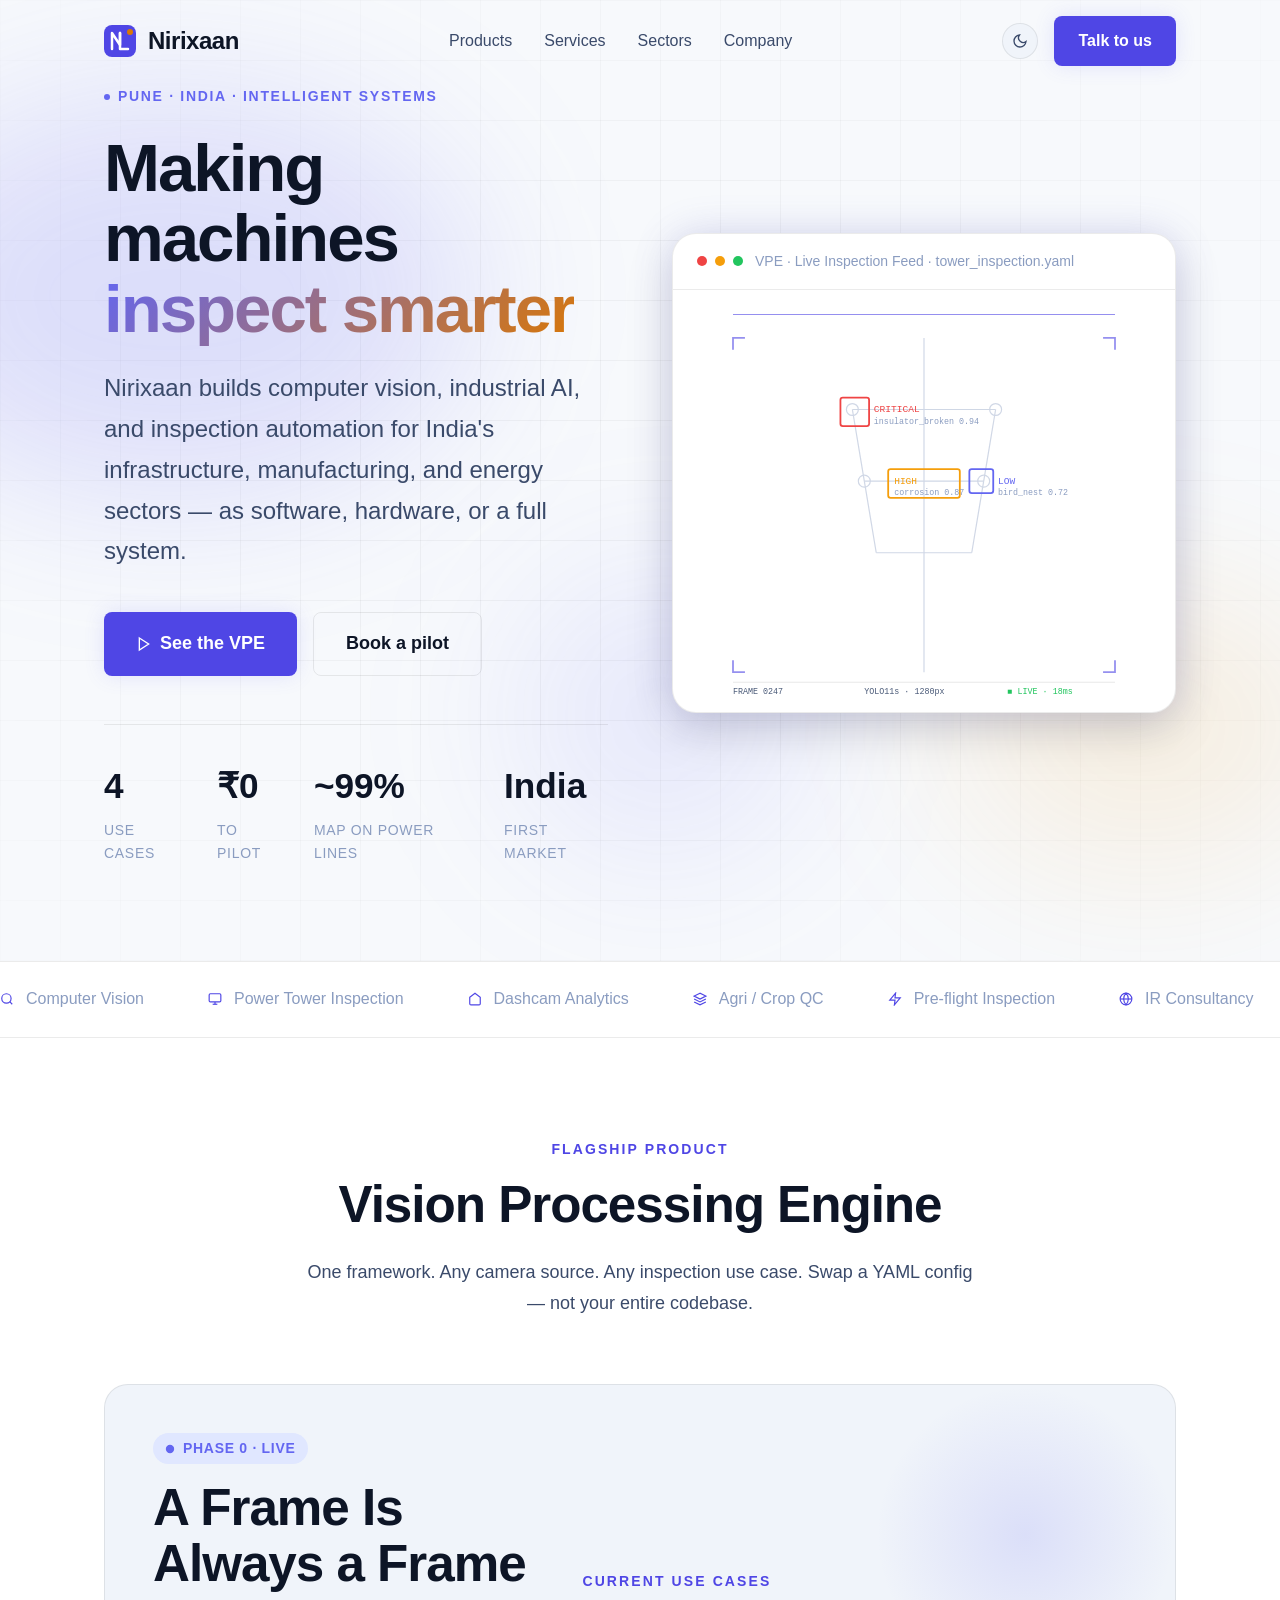
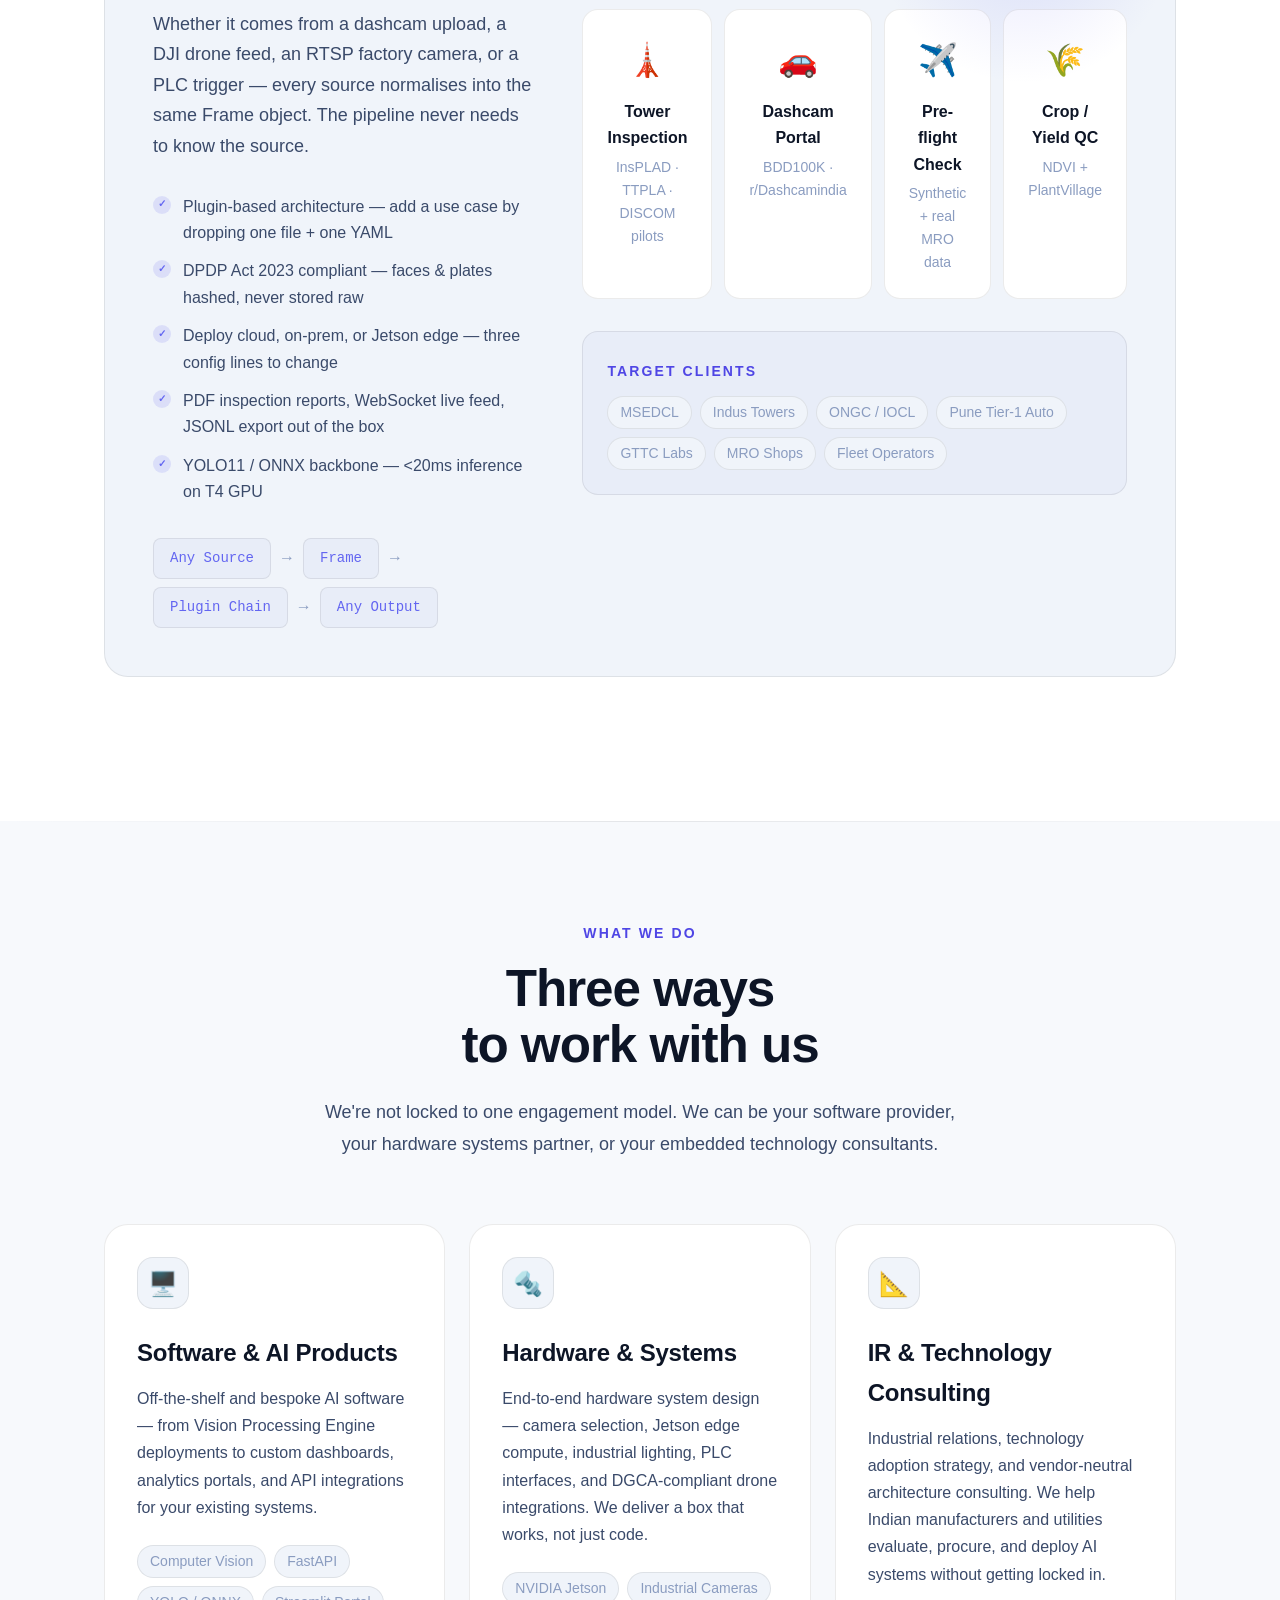
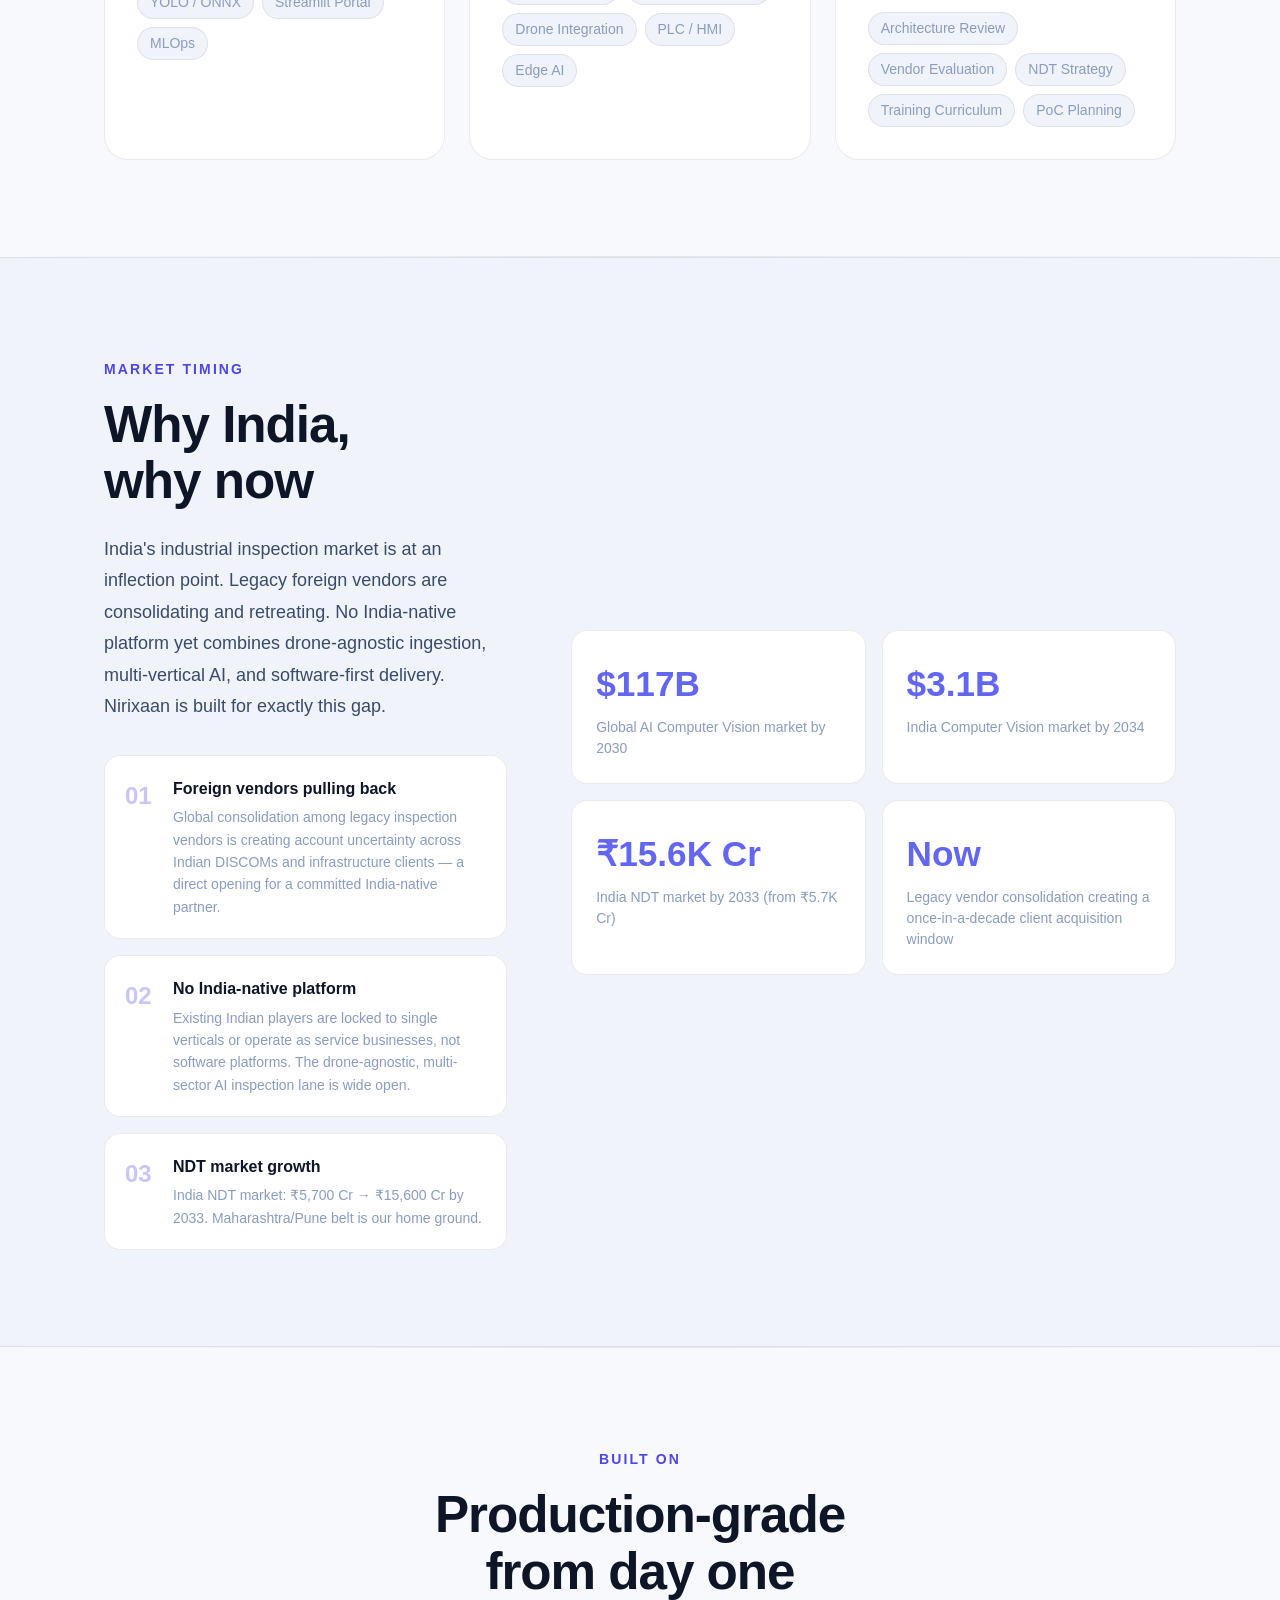
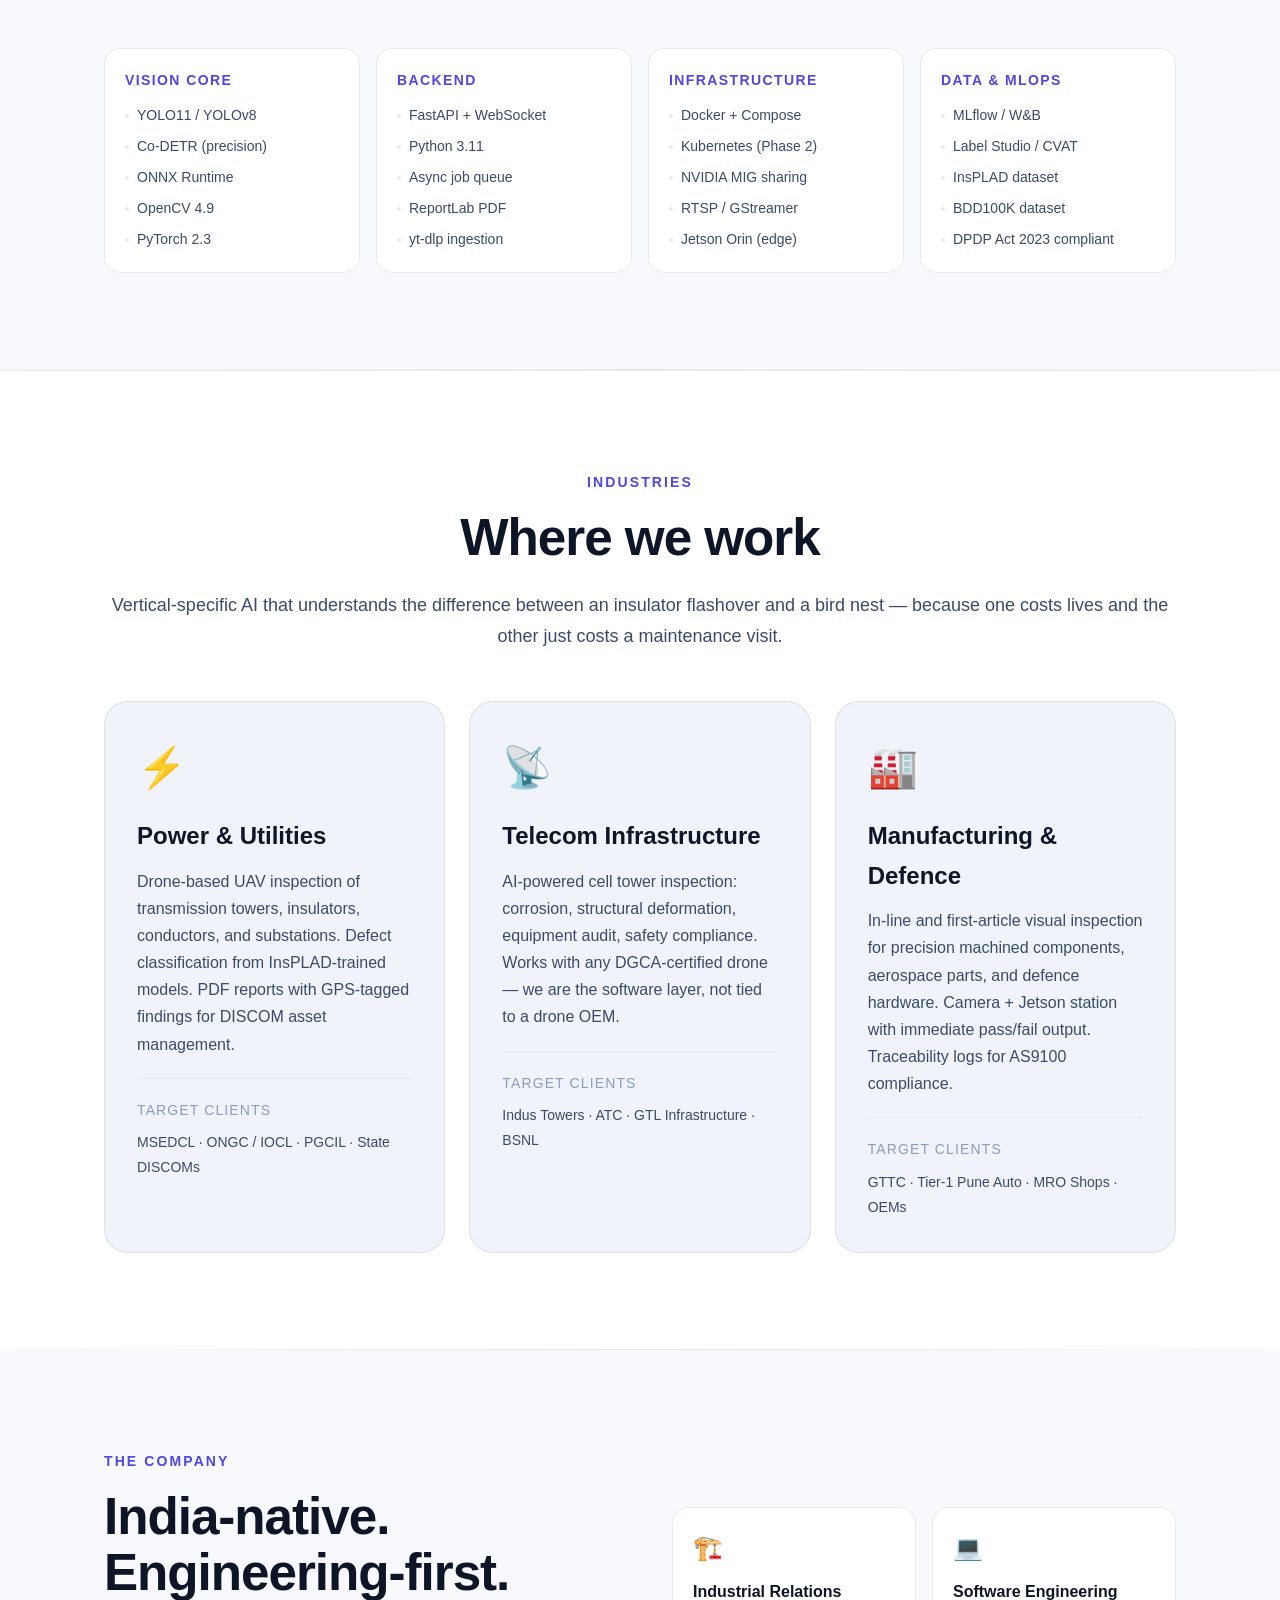
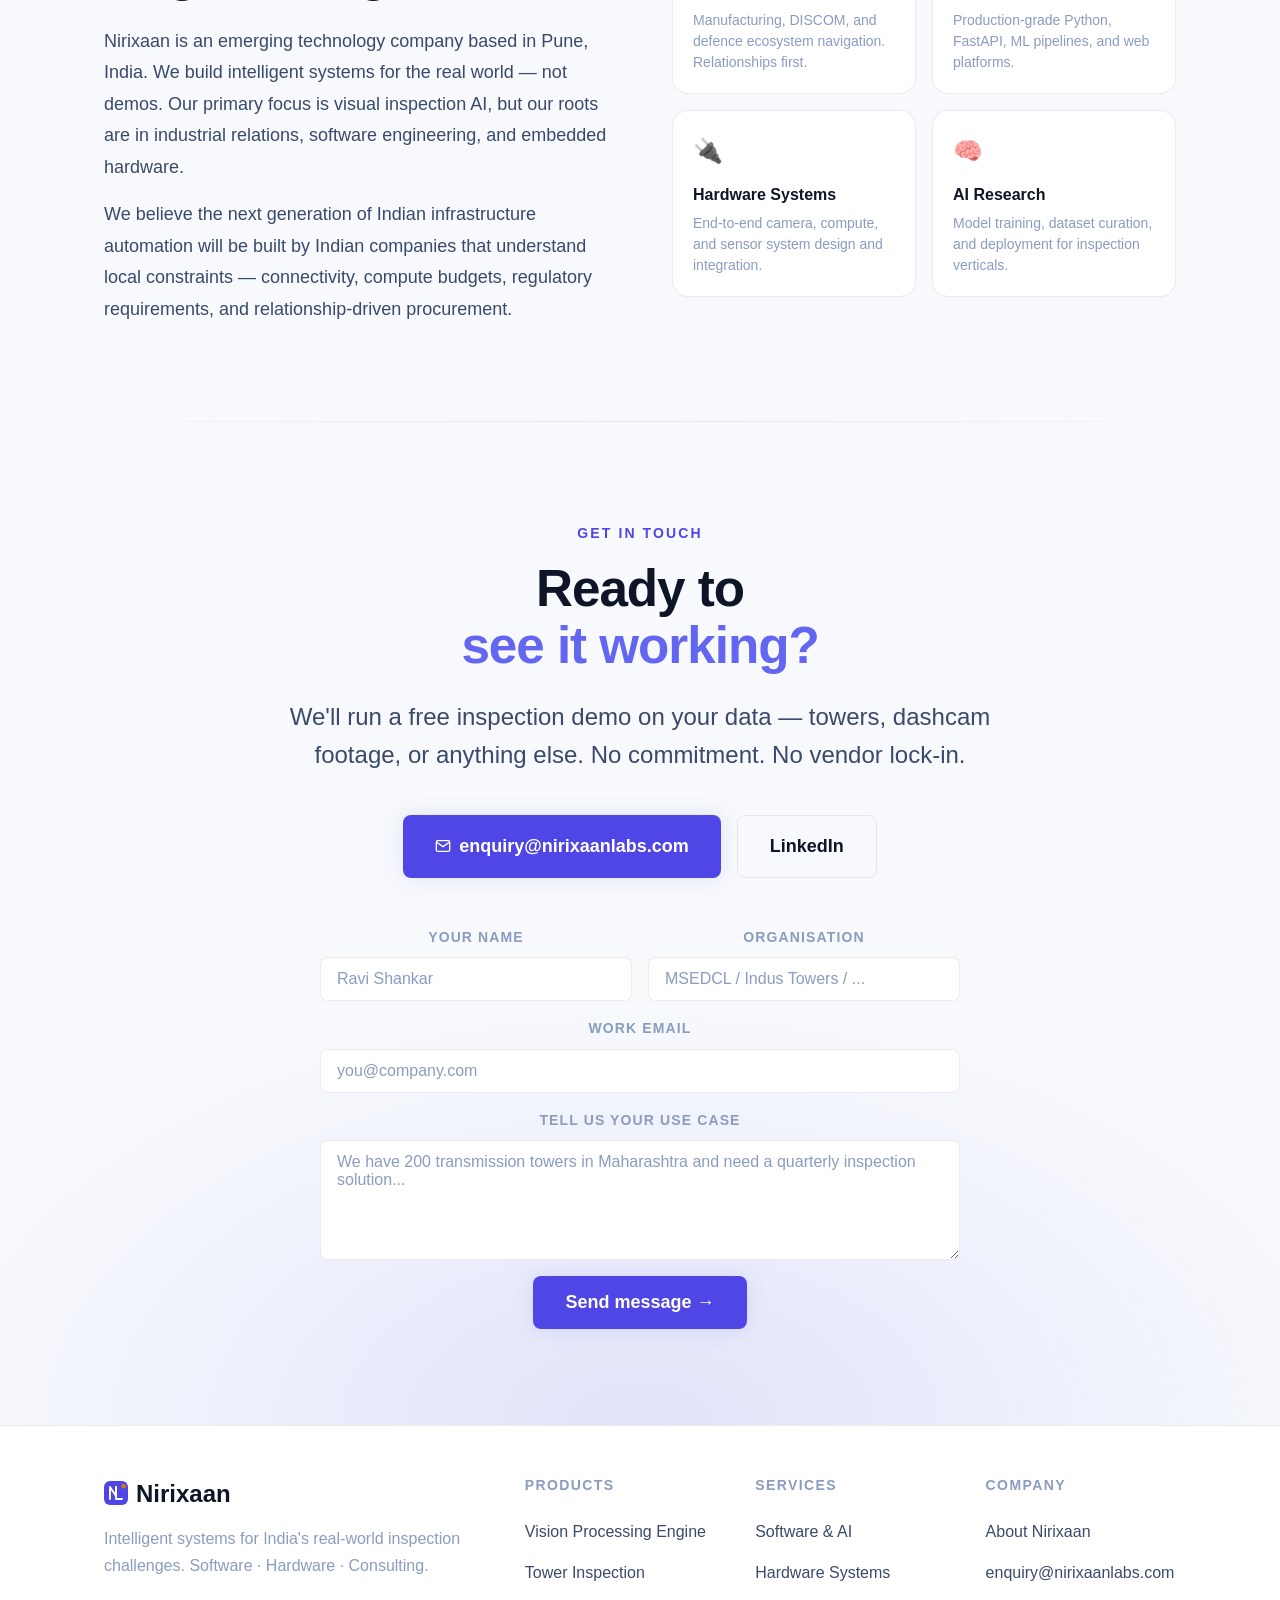
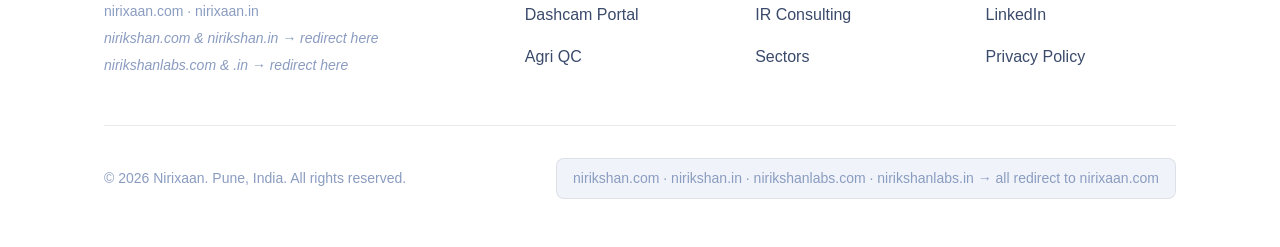
==== commit 7bbee79e: "fix: update contact email to enquiry@nirixaanlabs.com" ====
--- a/index.html
+++ b/index.html
@@ -1955,9 +1955,9 @@
         </h2>
         <p class="cta__desc">We'll run a free inspection demo on your data — towers, dashcam footage, or anything else. No commitment. No vendor lock-in.</p>
         <div class="cta__actions">
-          <a href="mailto:hello@nirixaan.com" class="btn btn--primary btn--lg">
+          <a href="mailto:enquiry@nirixaanlabs.com" class="btn btn--primary btn--lg">
             <svg width="16" height="16" viewBox="0 0 24 24" fill="none" stroke="currentColor" stroke-width="2"><path d="M4 4h16c1.1 0 2 .9 2 2v12c0 1.1-.9 2-2 2H4c-1.1 0-2-.9-2-2V6c0-1.1.9-2 2-2z"/><polyline points="22,6 12,13 2,6"/></svg>
-            hello@nirixaan.com
+            enquiry@nirixaanlabs.com
           </a>
           <a href="https://linkedin.com/company/nirixaan" class="btn btn--ghost btn--lg" target="_blank" rel="noopener">
             LinkedIn
@@ -2037,7 +2037,7 @@
           <div class="footer__col-title">Company</div>
           <ul class="footer__links" role="list">
             <li><a href="#company" class="footer__link">About Nirixaan</a></li>
-            <li><a href="mailto:hello@nirixaan.com" class="footer__link">hello@nirixaan.com</a></li>
+            <li><a href="mailto:enquiry@nirixaanlabs.com" class="footer__link">enquiry@nirixaanlabs.com</a></li>
             <li><a href="https://linkedin.com/company/nirixaan" class="footer__link" target="_blank" rel="noopener">LinkedIn</a></li>
             <li><a href="#" class="footer__link">Privacy Policy</a></li>
           </ul>
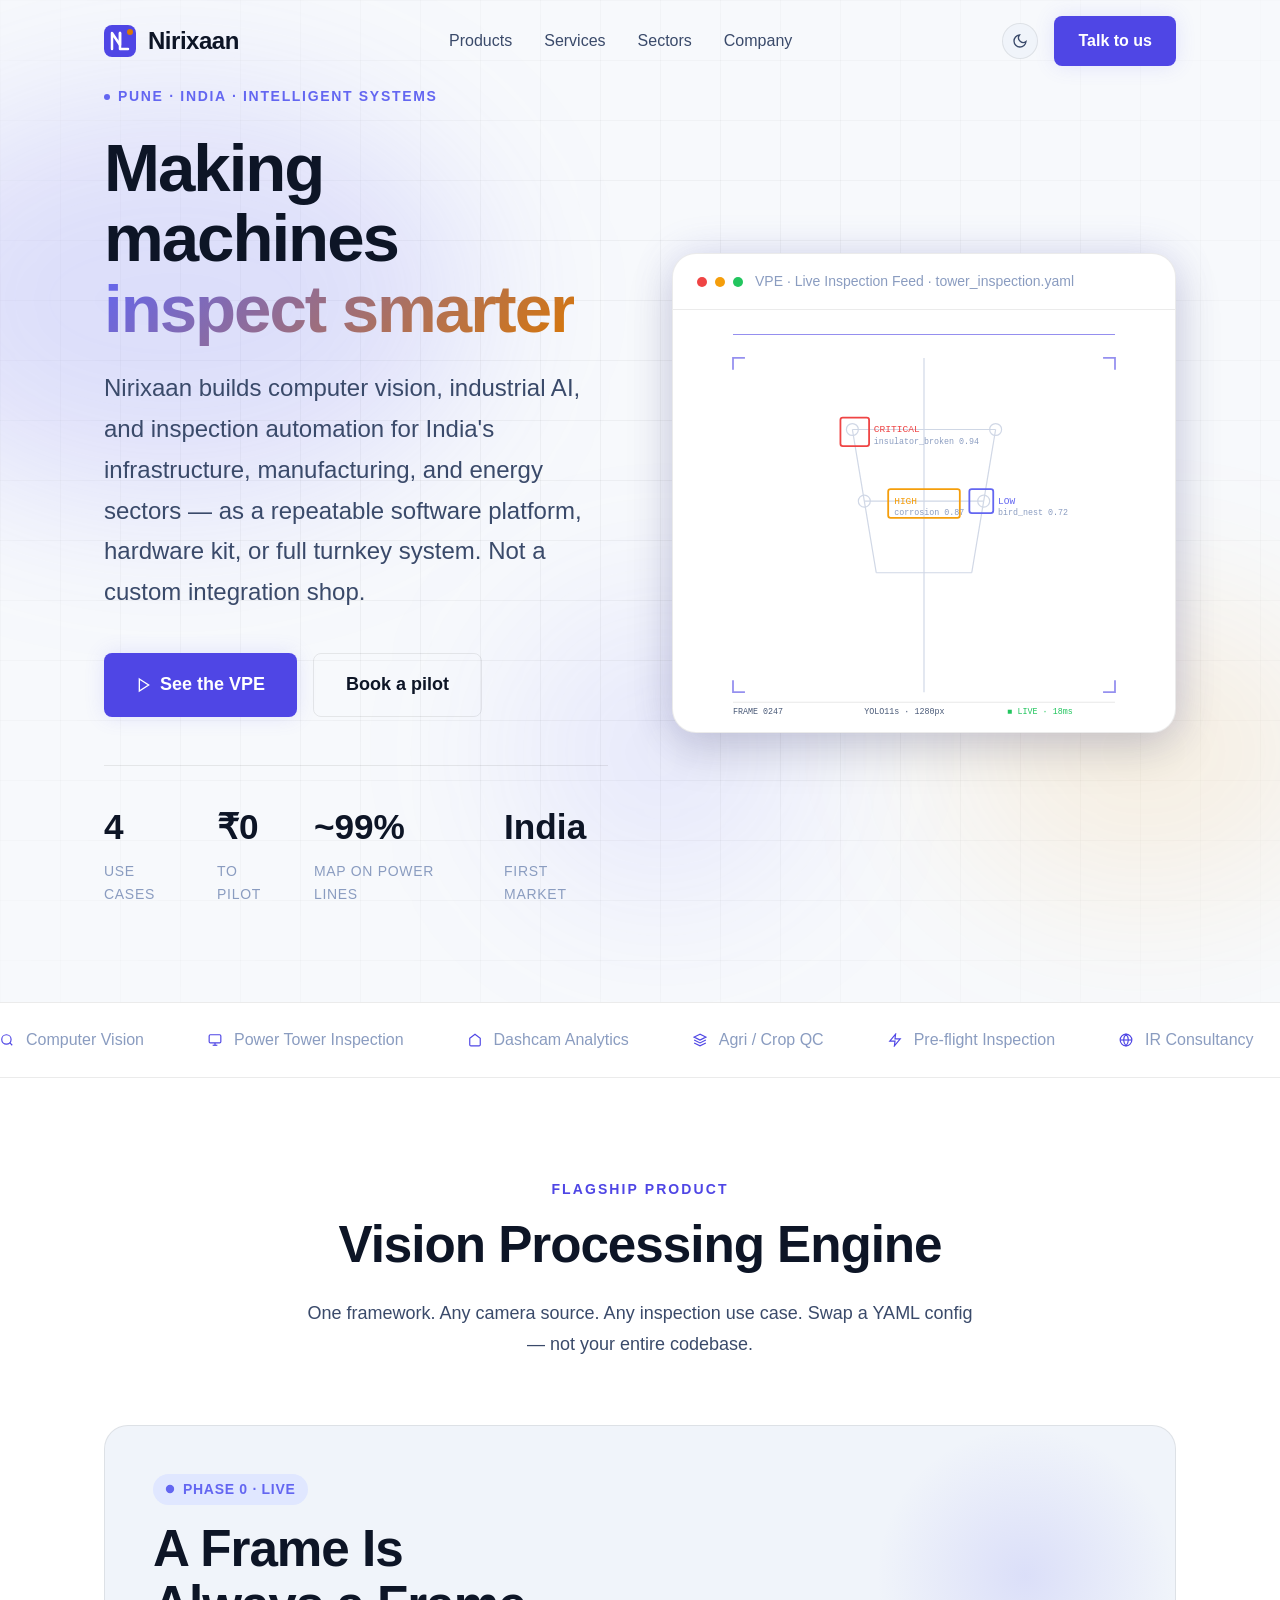
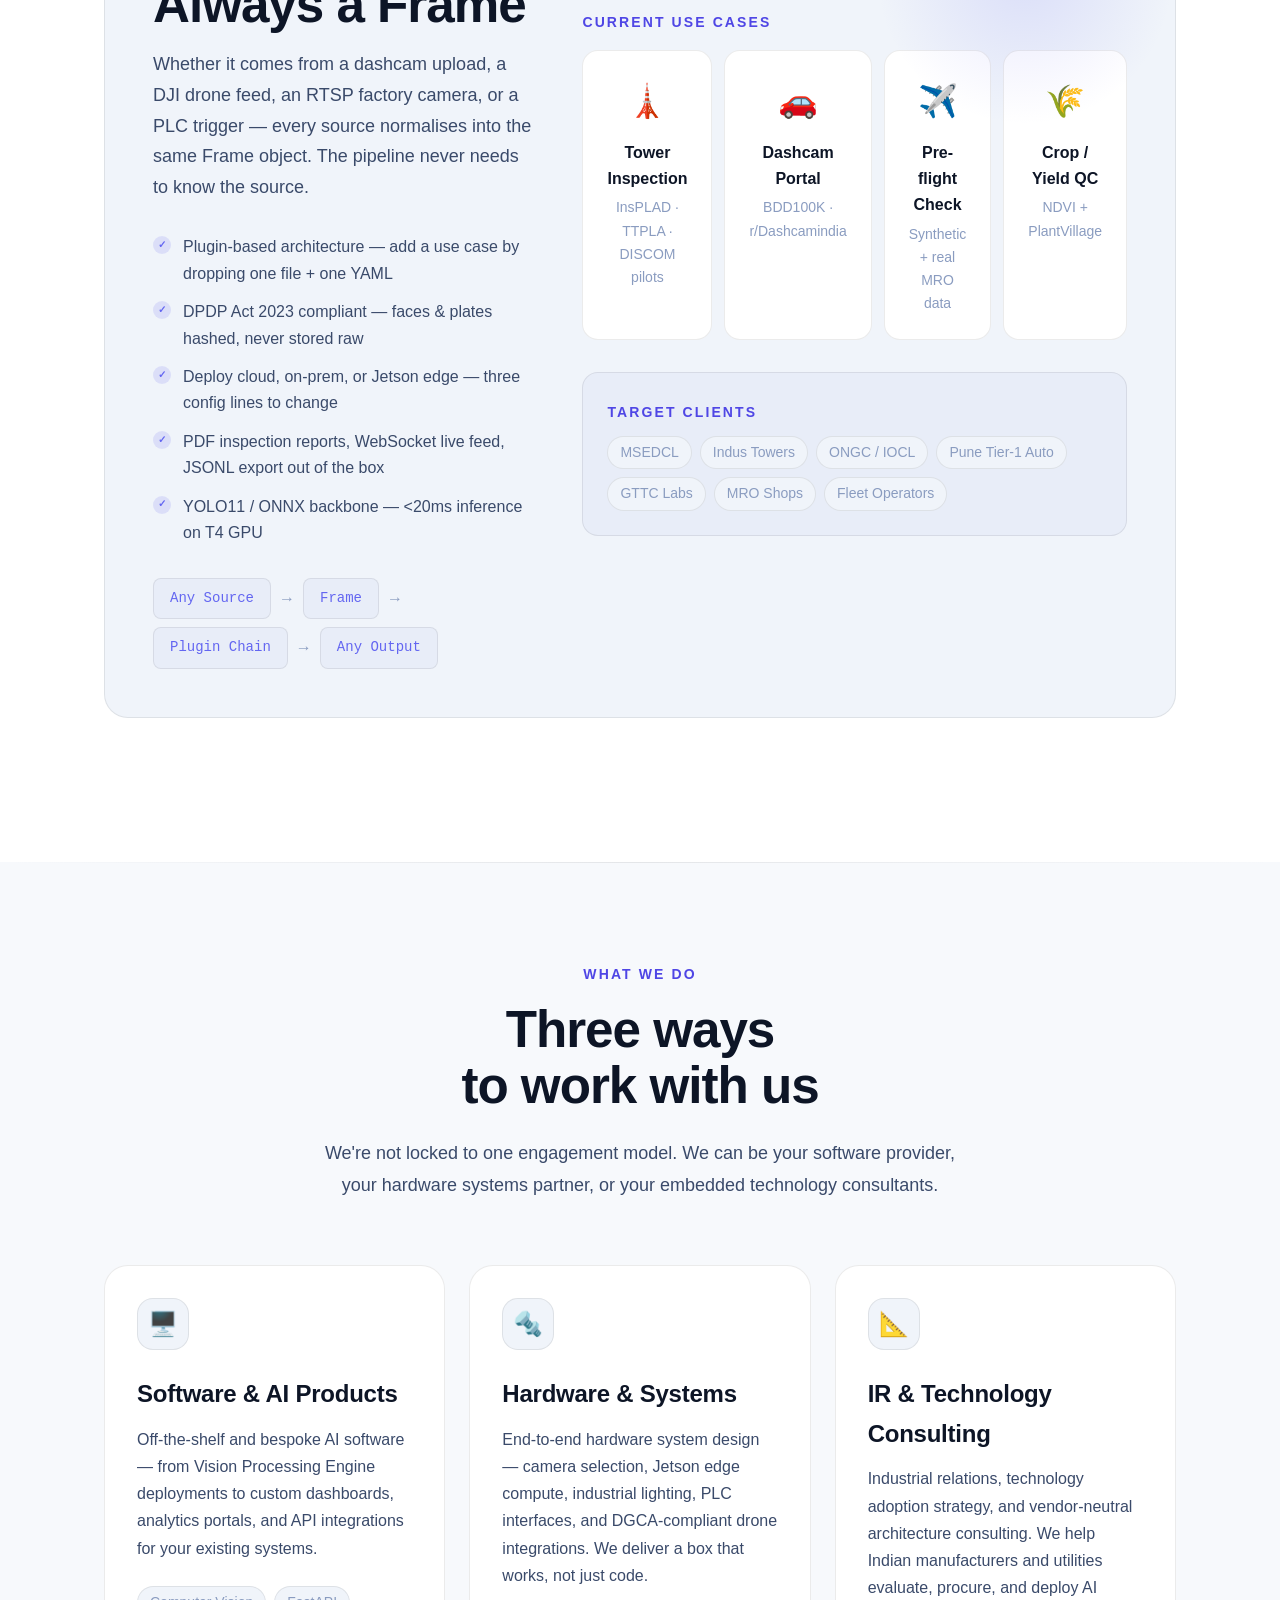
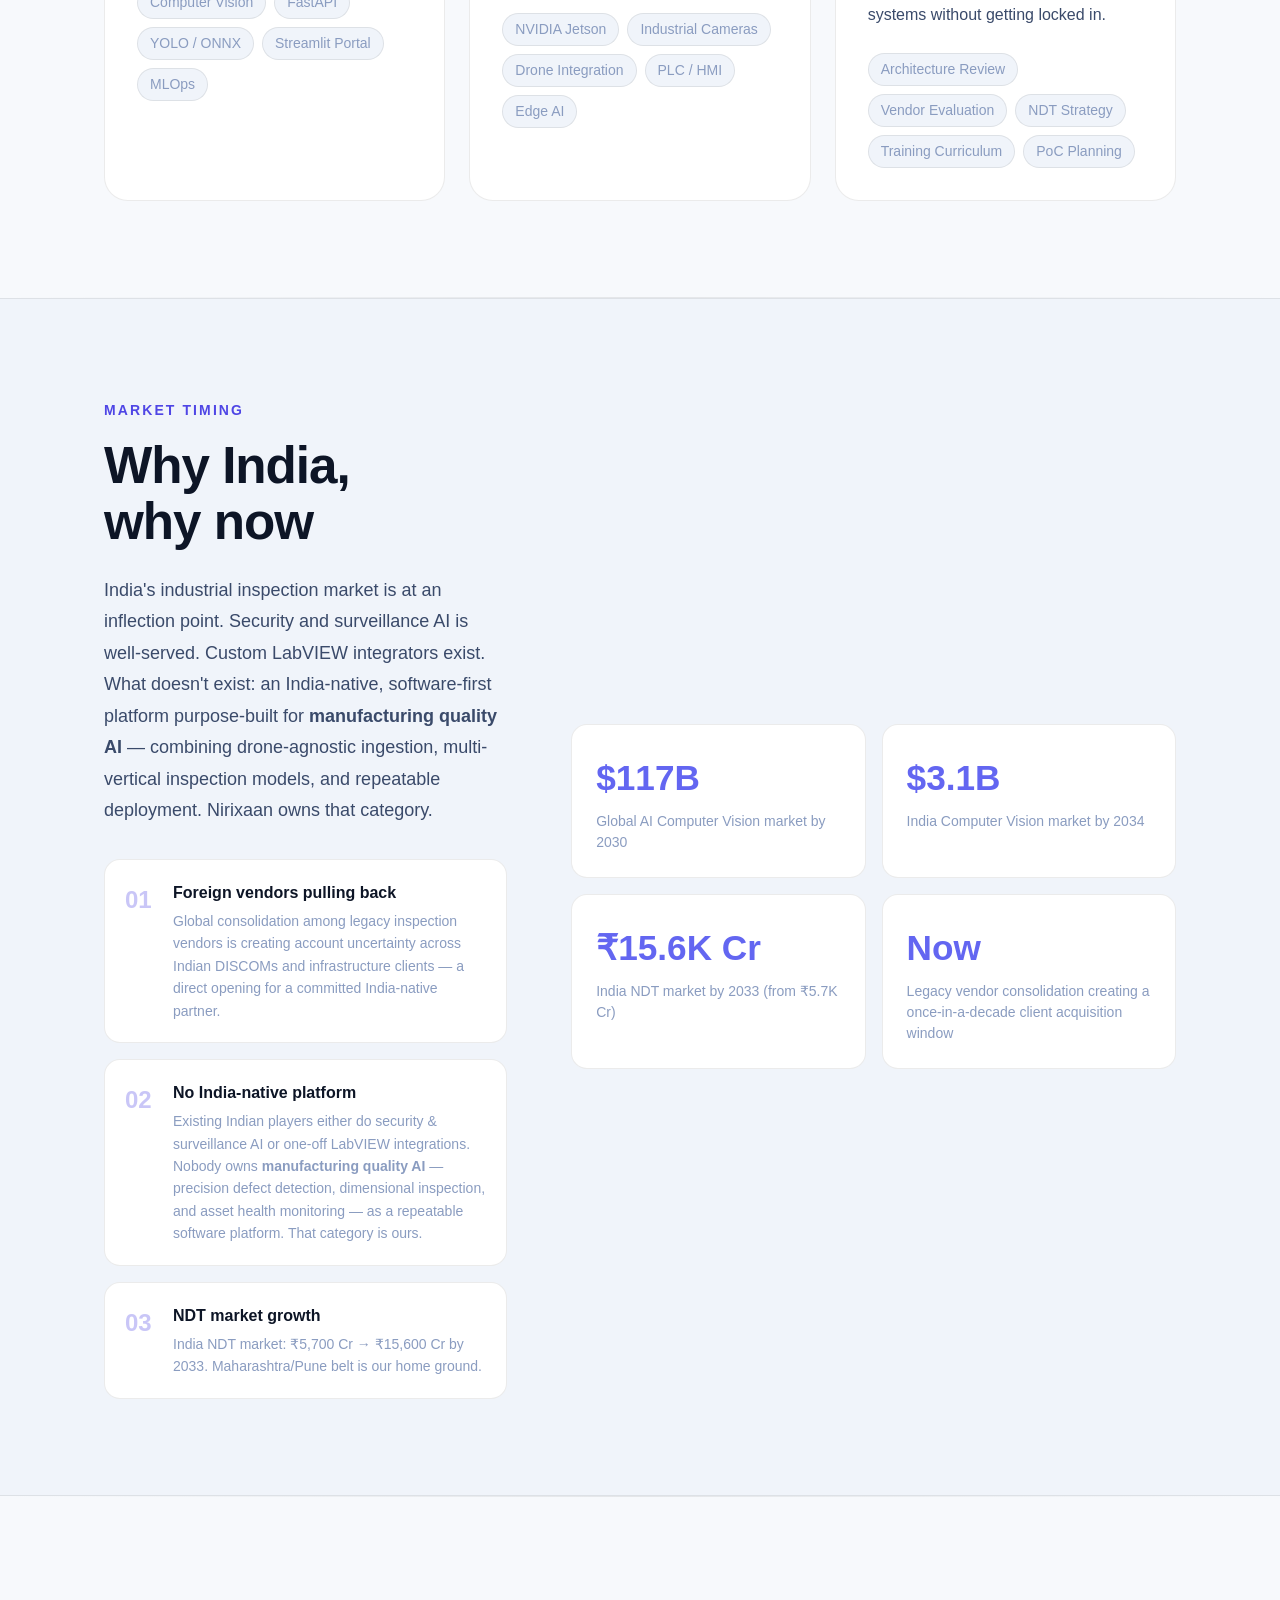
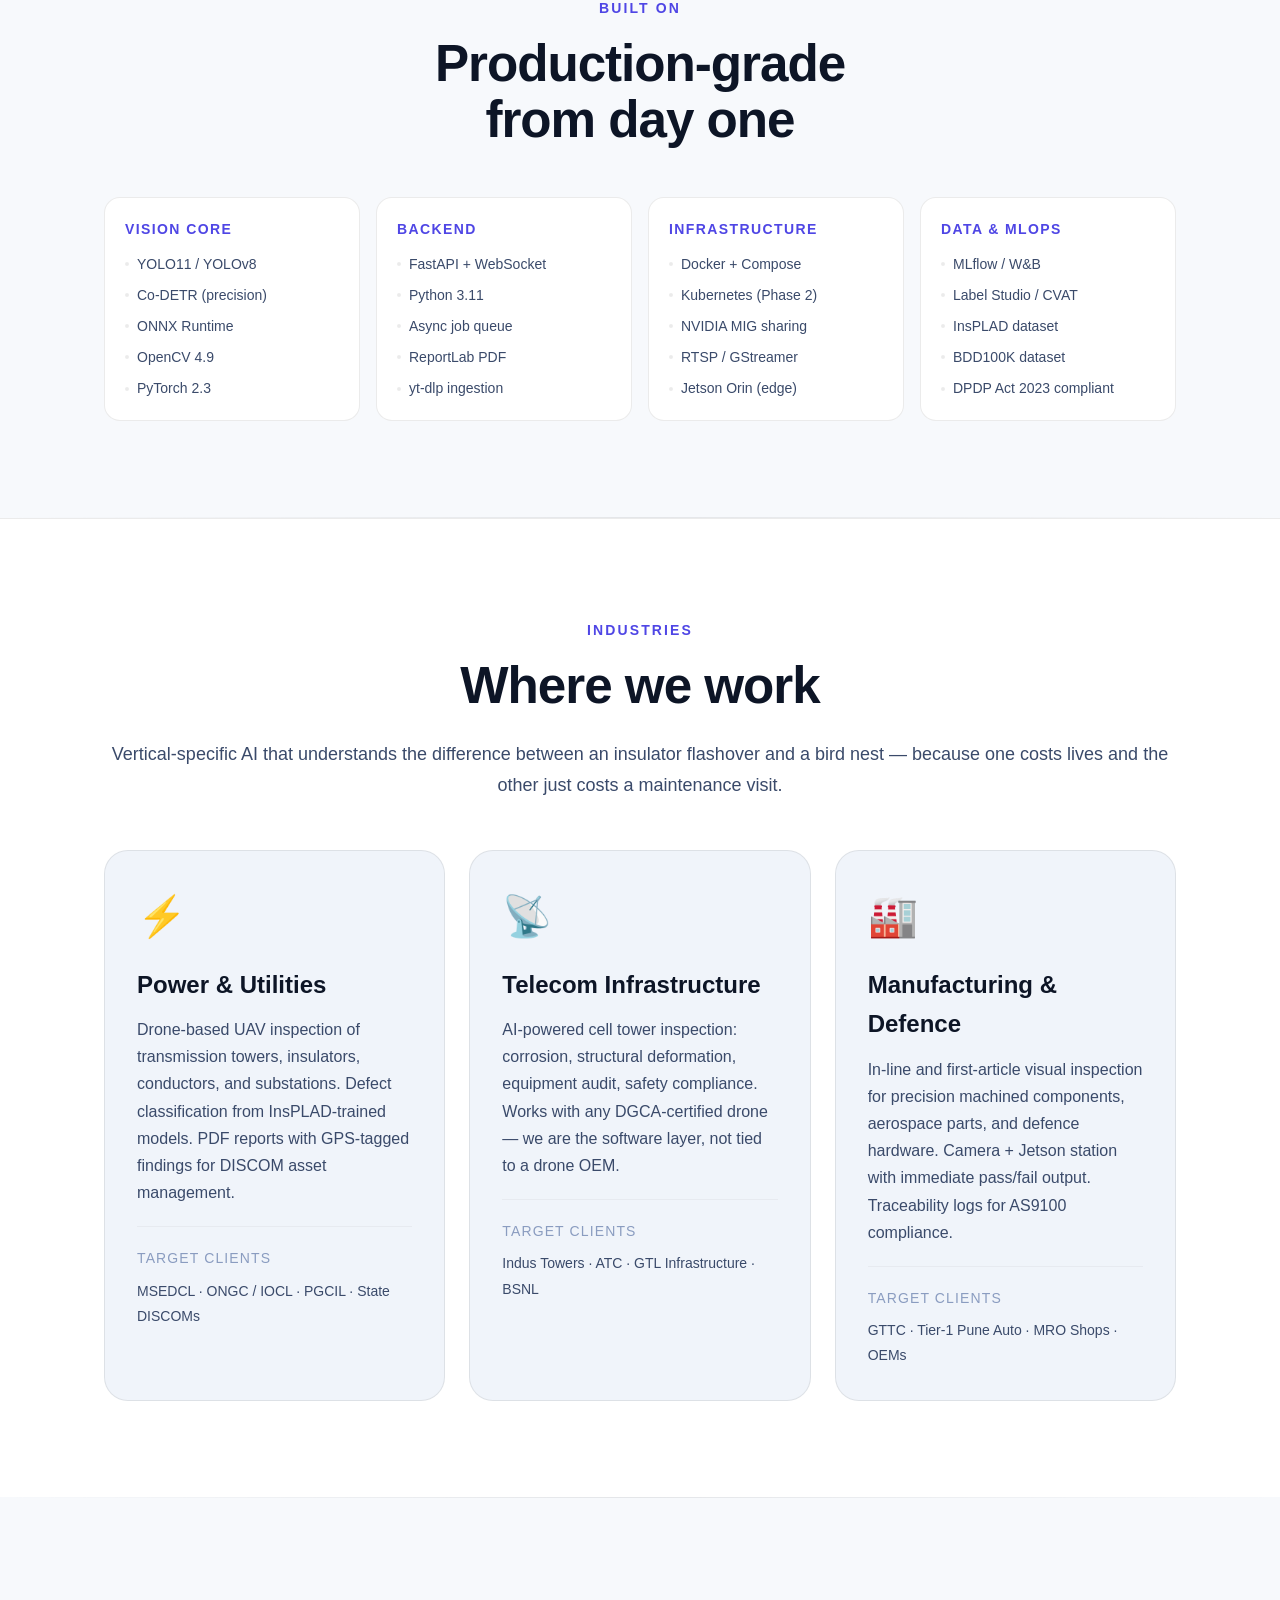
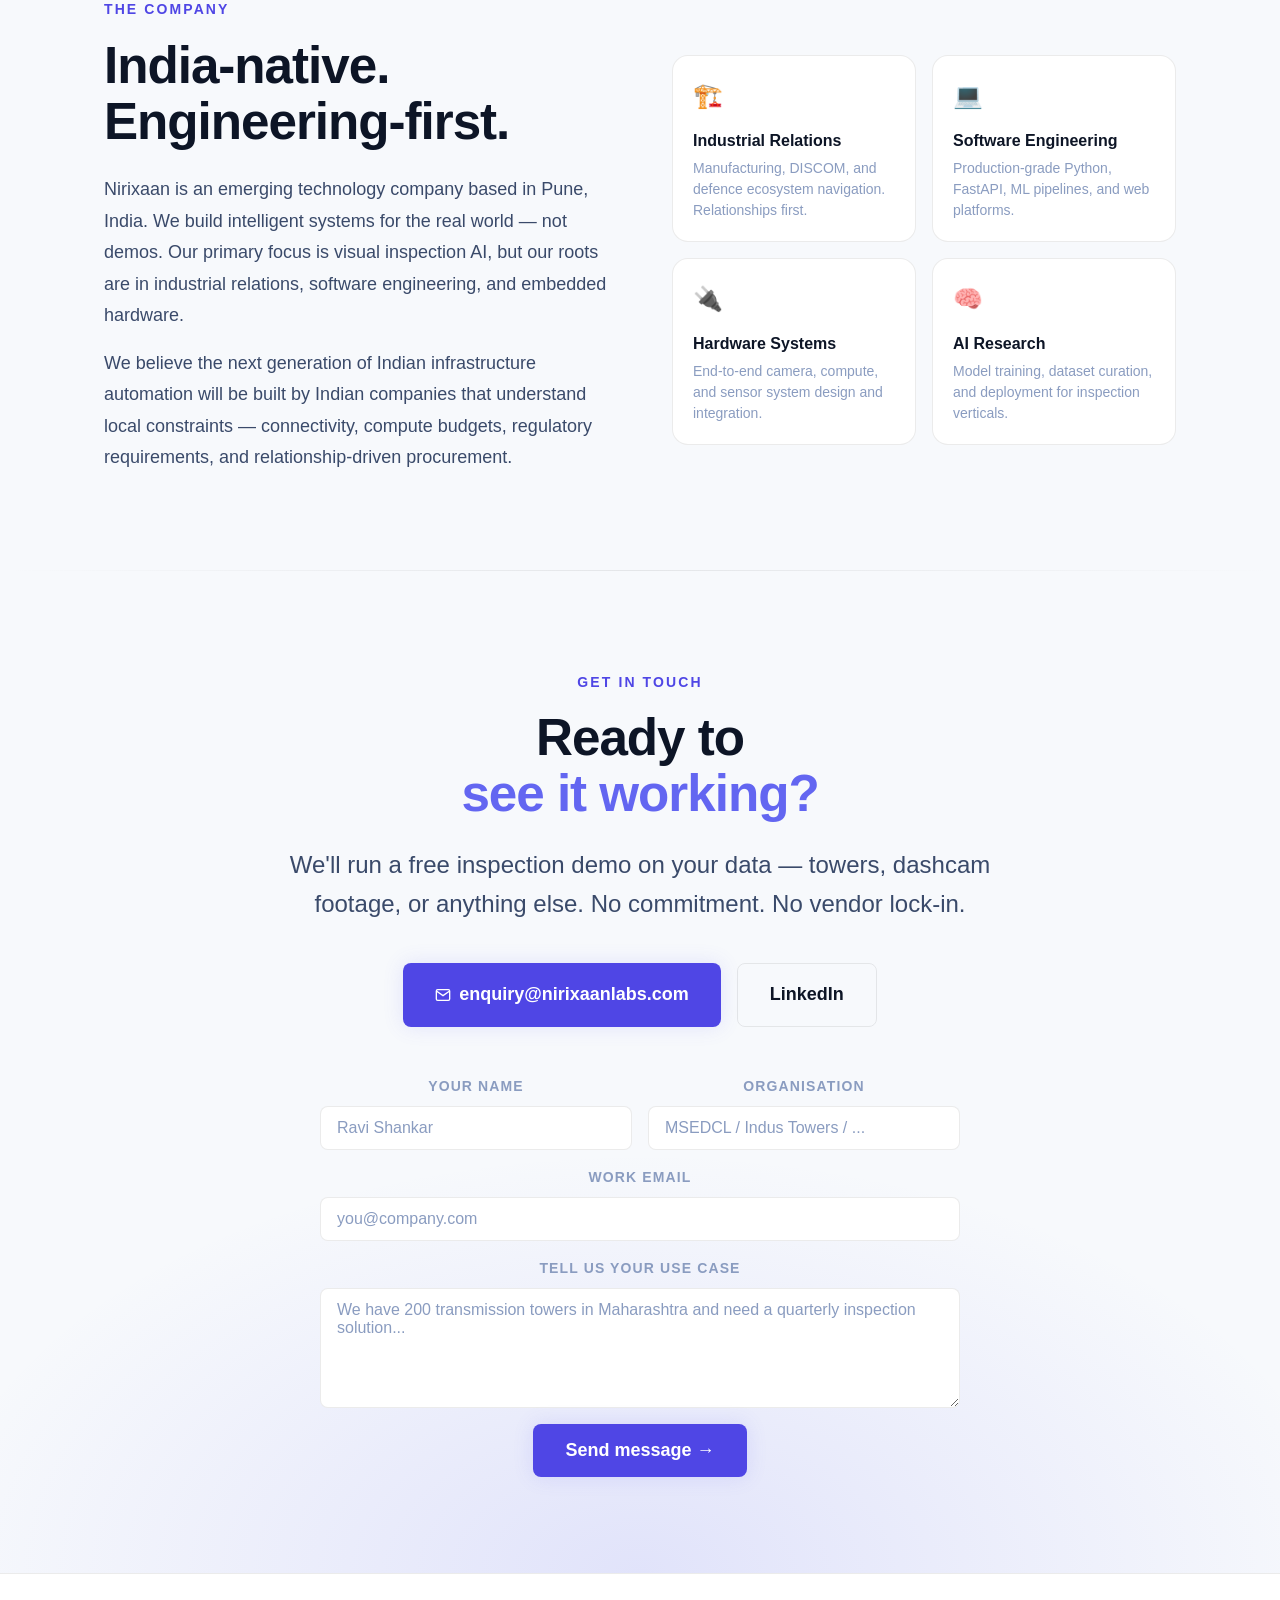
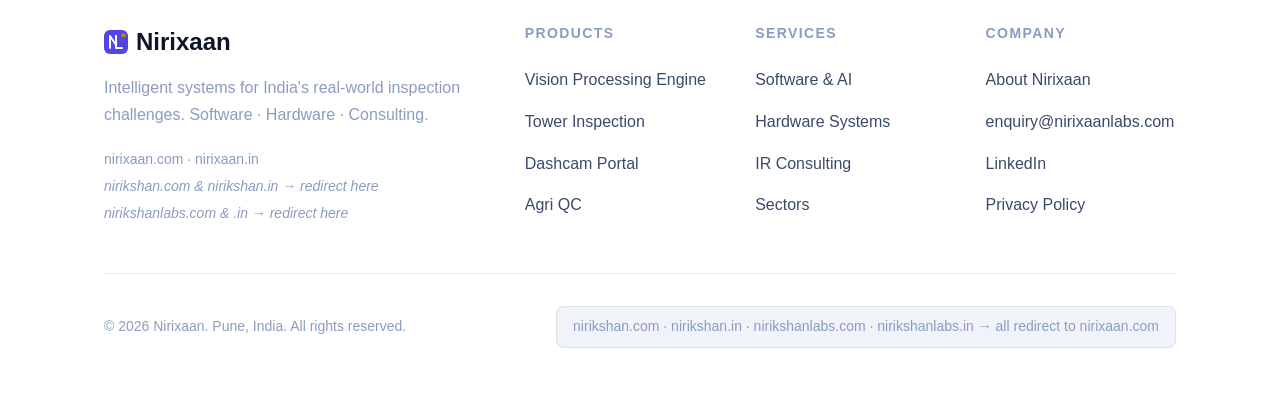
==== commit d2d075fe: "positioning: own 'manufacturing quality AI' category; differentiate from surveillance AI and LabVIEW" ====
--- a/index.html
+++ b/index.html
@@ -1390,7 +1390,7 @@
           Making machines<br><em>inspect smarter</em>
         </h1>
         <p class="hero__desc">
-          Nirixaan builds computer vision, industrial AI, and inspection automation for India's infrastructure, manufacturing, and energy sectors — as software, hardware, or a full system.
+          Nirixaan builds computer vision, industrial AI, and inspection automation for India's infrastructure, manufacturing, and energy sectors — as a repeatable software platform, hardware kit, or full turnkey system. Not a custom integration shop.
         </p>
         <div class="hero__actions">
           <a href="#products" class="btn btn--primary btn--lg">
@@ -1748,7 +1748,7 @@
         <div class="reveal">
           <span class="section-label">Market Timing</span>
           <h2 class="section-title">Why India,<br>why now</h2>
-          <p class="section-body">India's industrial inspection market is at an inflection point. Legacy foreign vendors are consolidating and retreating. No India-native platform yet combines drone-agnostic ingestion, multi-vertical AI, and software-first delivery. Nirixaan is built for exactly this gap.</p>
+          <p class="section-body">India's industrial inspection market is at an inflection point. Security and surveillance AI is well-served. Custom LabVIEW integrators exist. What doesn't exist: an India-native, software-first platform purpose-built for <strong>manufacturing quality AI</strong> — combining drone-agnostic ingestion, multi-vertical inspection models, and repeatable deployment. Nirixaan owns that category.</p>
 
           <div class="opportunity-list">
             <div class="opportunity-item">
@@ -1762,7 +1762,7 @@
               <span class="opportunity-item__num">02</span>
               <div class="opportunity-item__content">
                 <h4>No India-native platform</h4>
-                <p>Existing Indian players are locked to single verticals or operate as service businesses, not software platforms. The drone-agnostic, multi-sector AI inspection lane is wide open.</p>
+                <p>Existing Indian players either do security &amp; surveillance AI or one-off LabVIEW integrations. Nobody owns <strong>manufacturing quality AI</strong> — precision defect detection, dimensional inspection, and asset health monitoring — as a repeatable software platform. That category is ours.</p>
               </div>
             </div>
             <div class="opportunity-item">
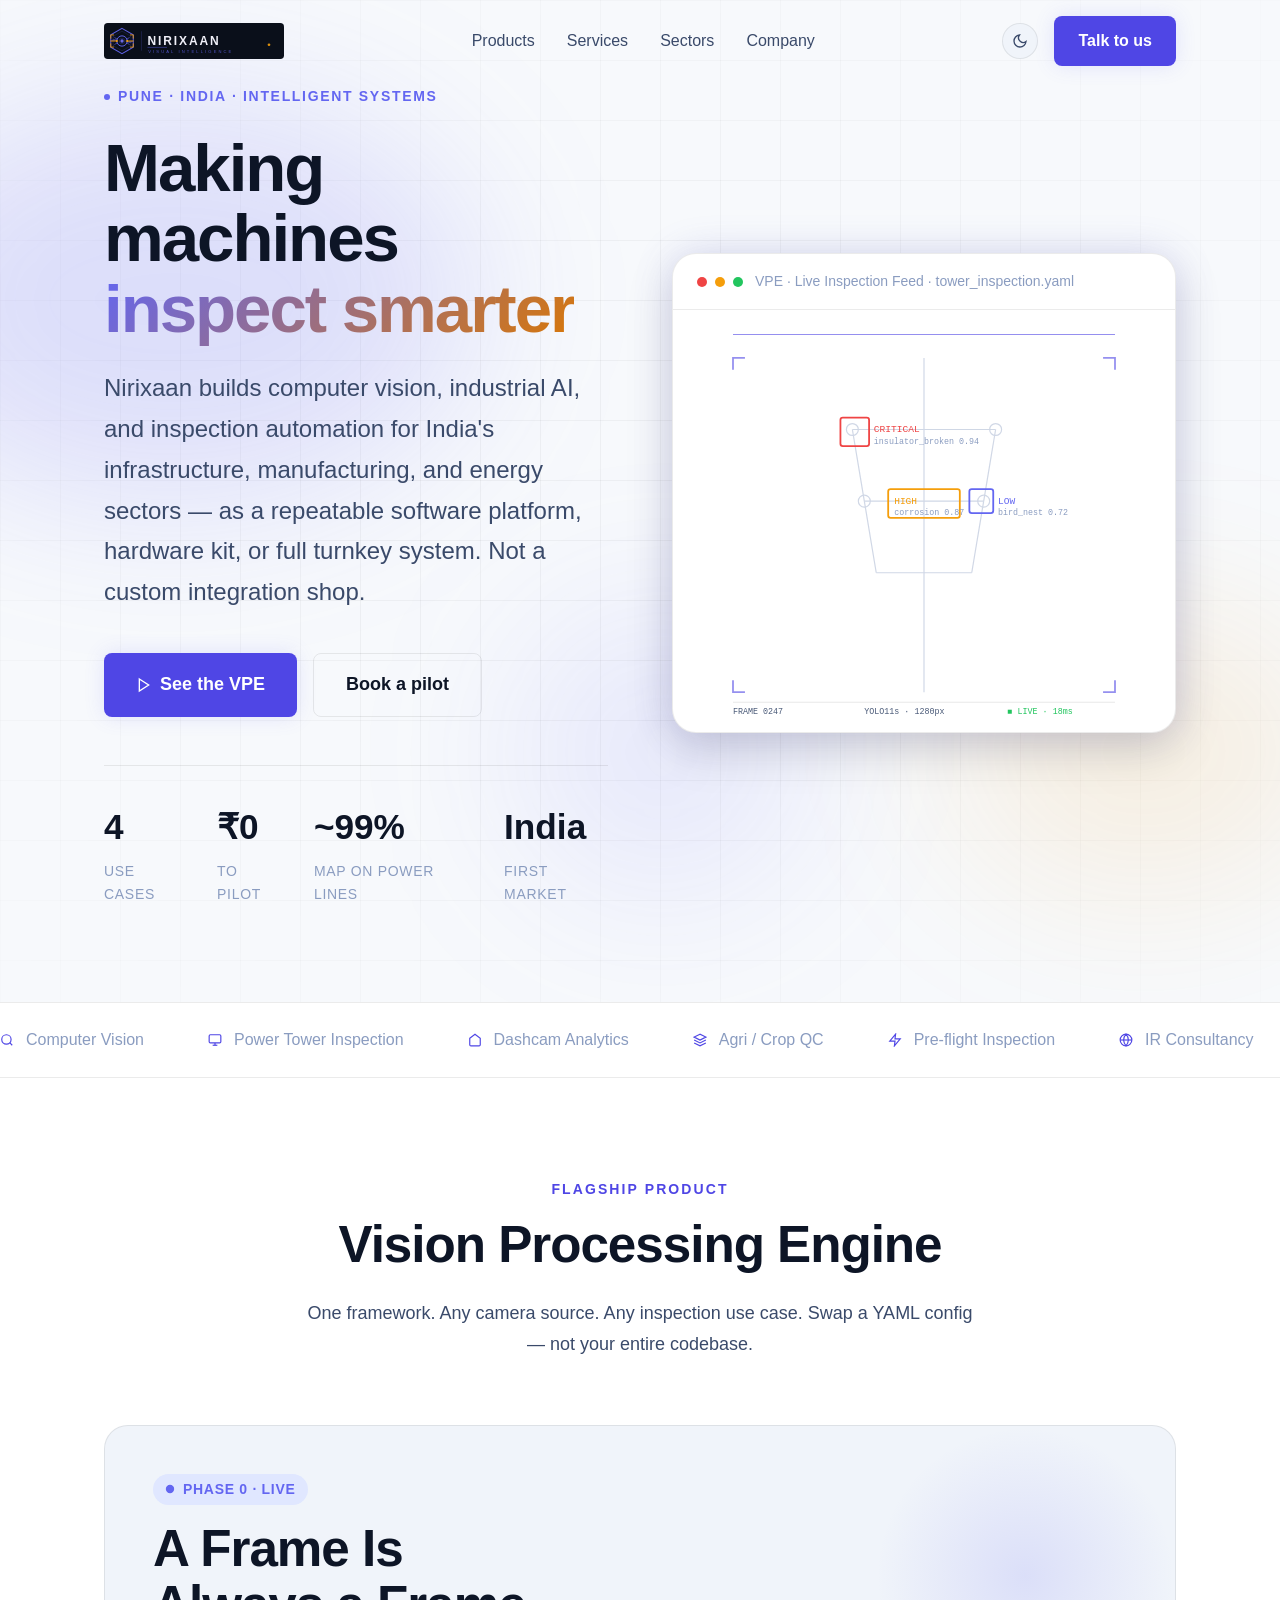
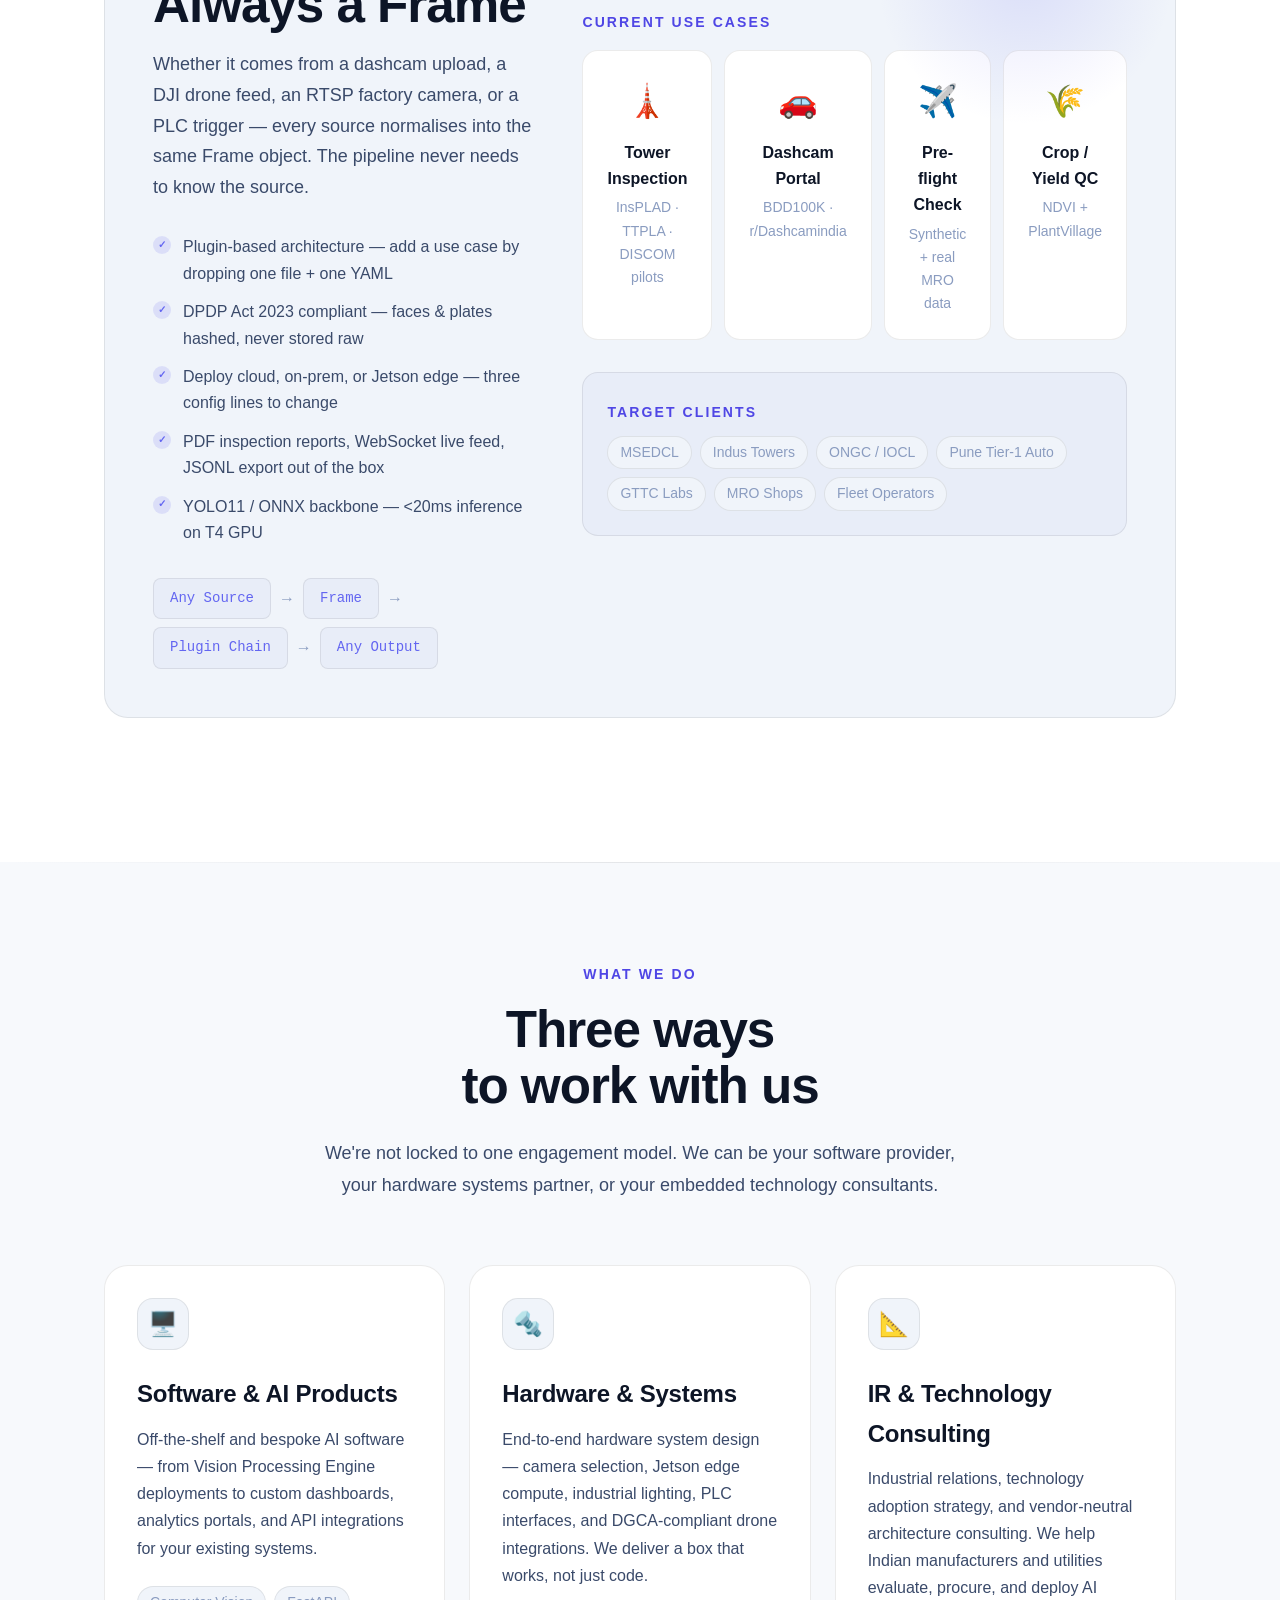
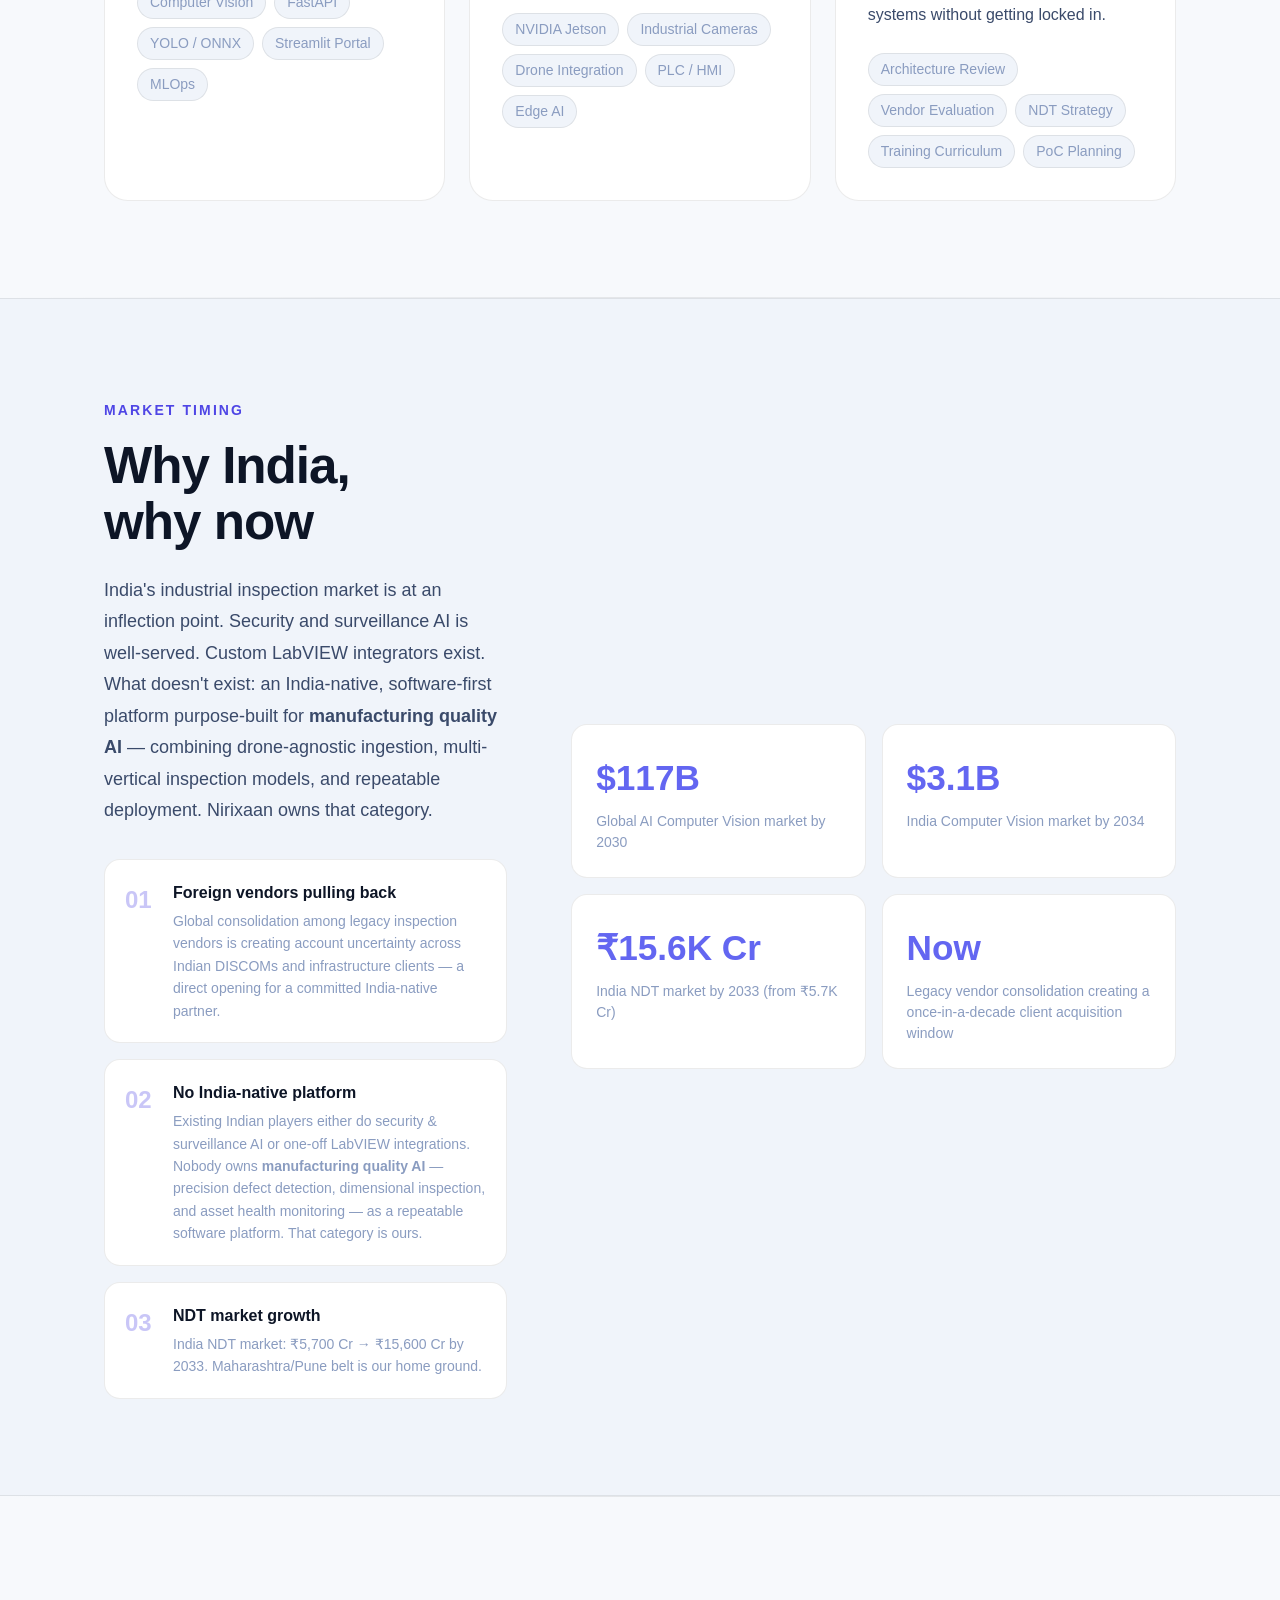
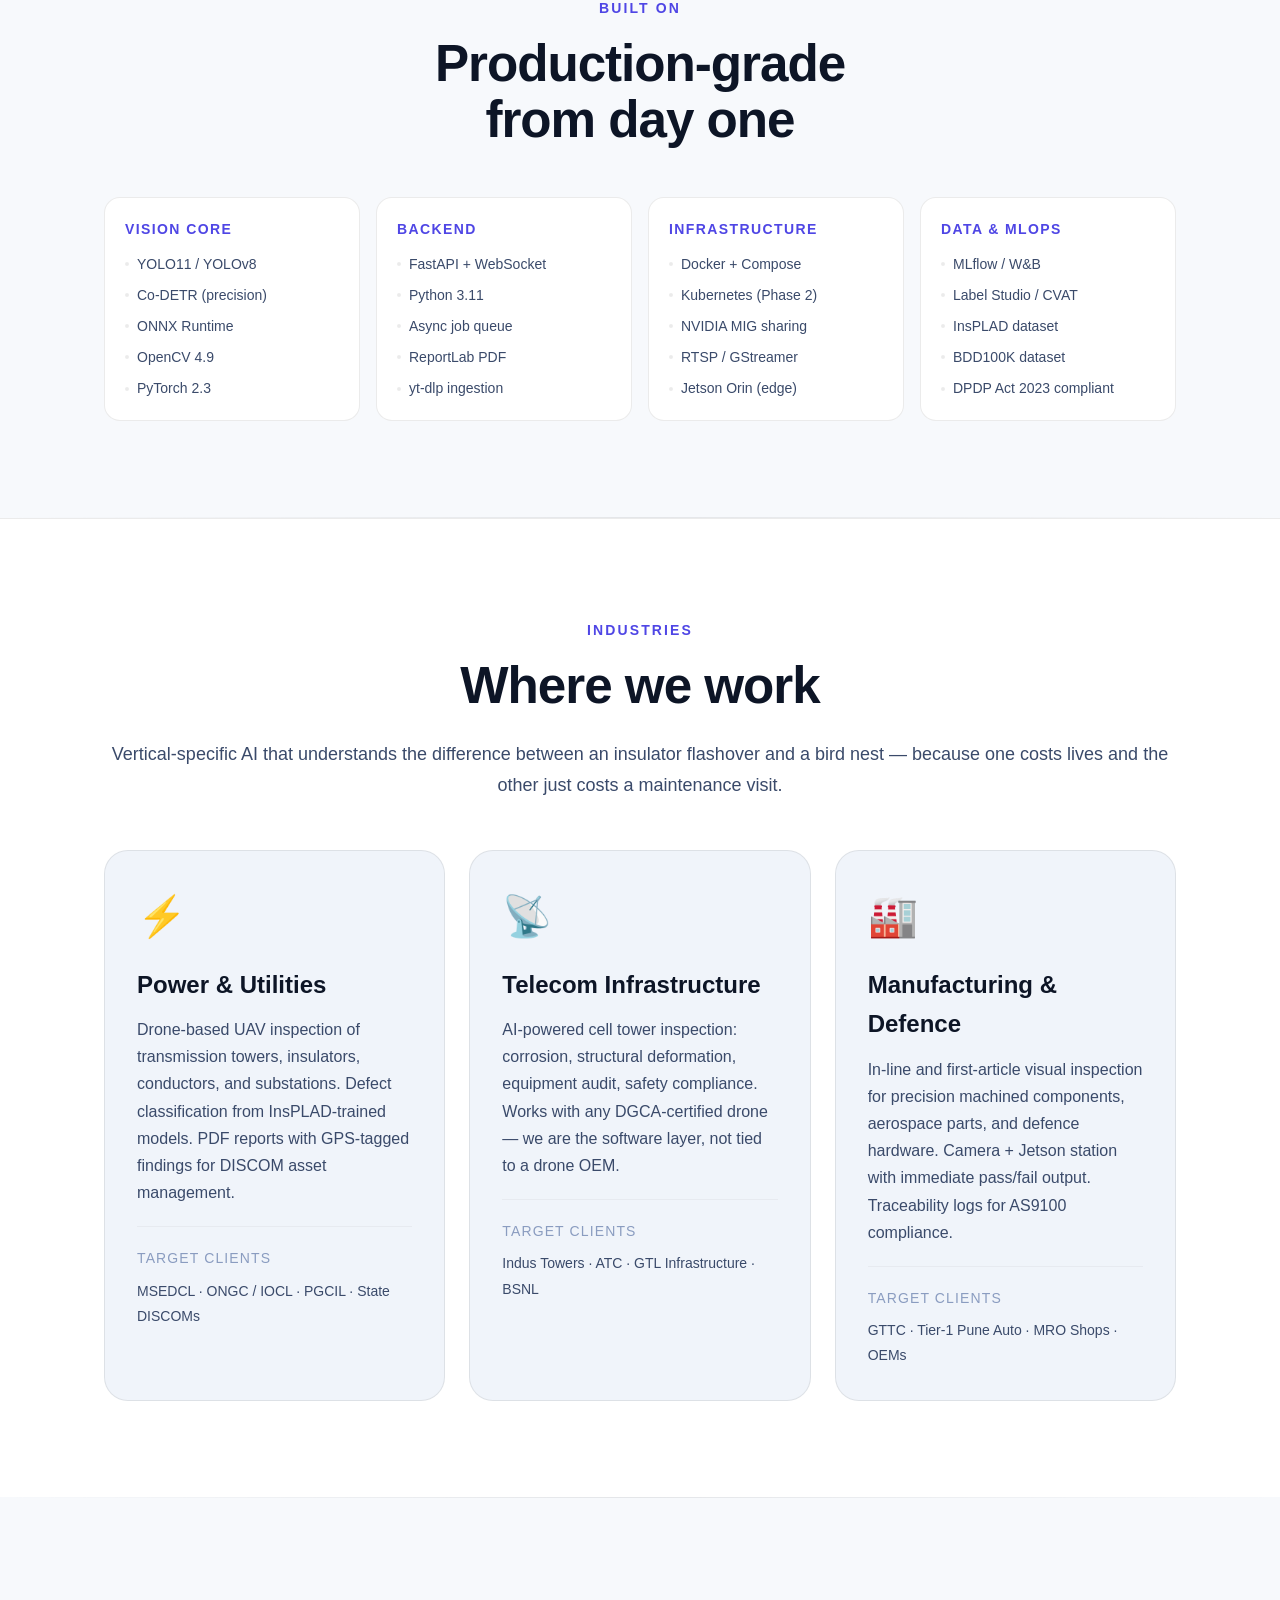
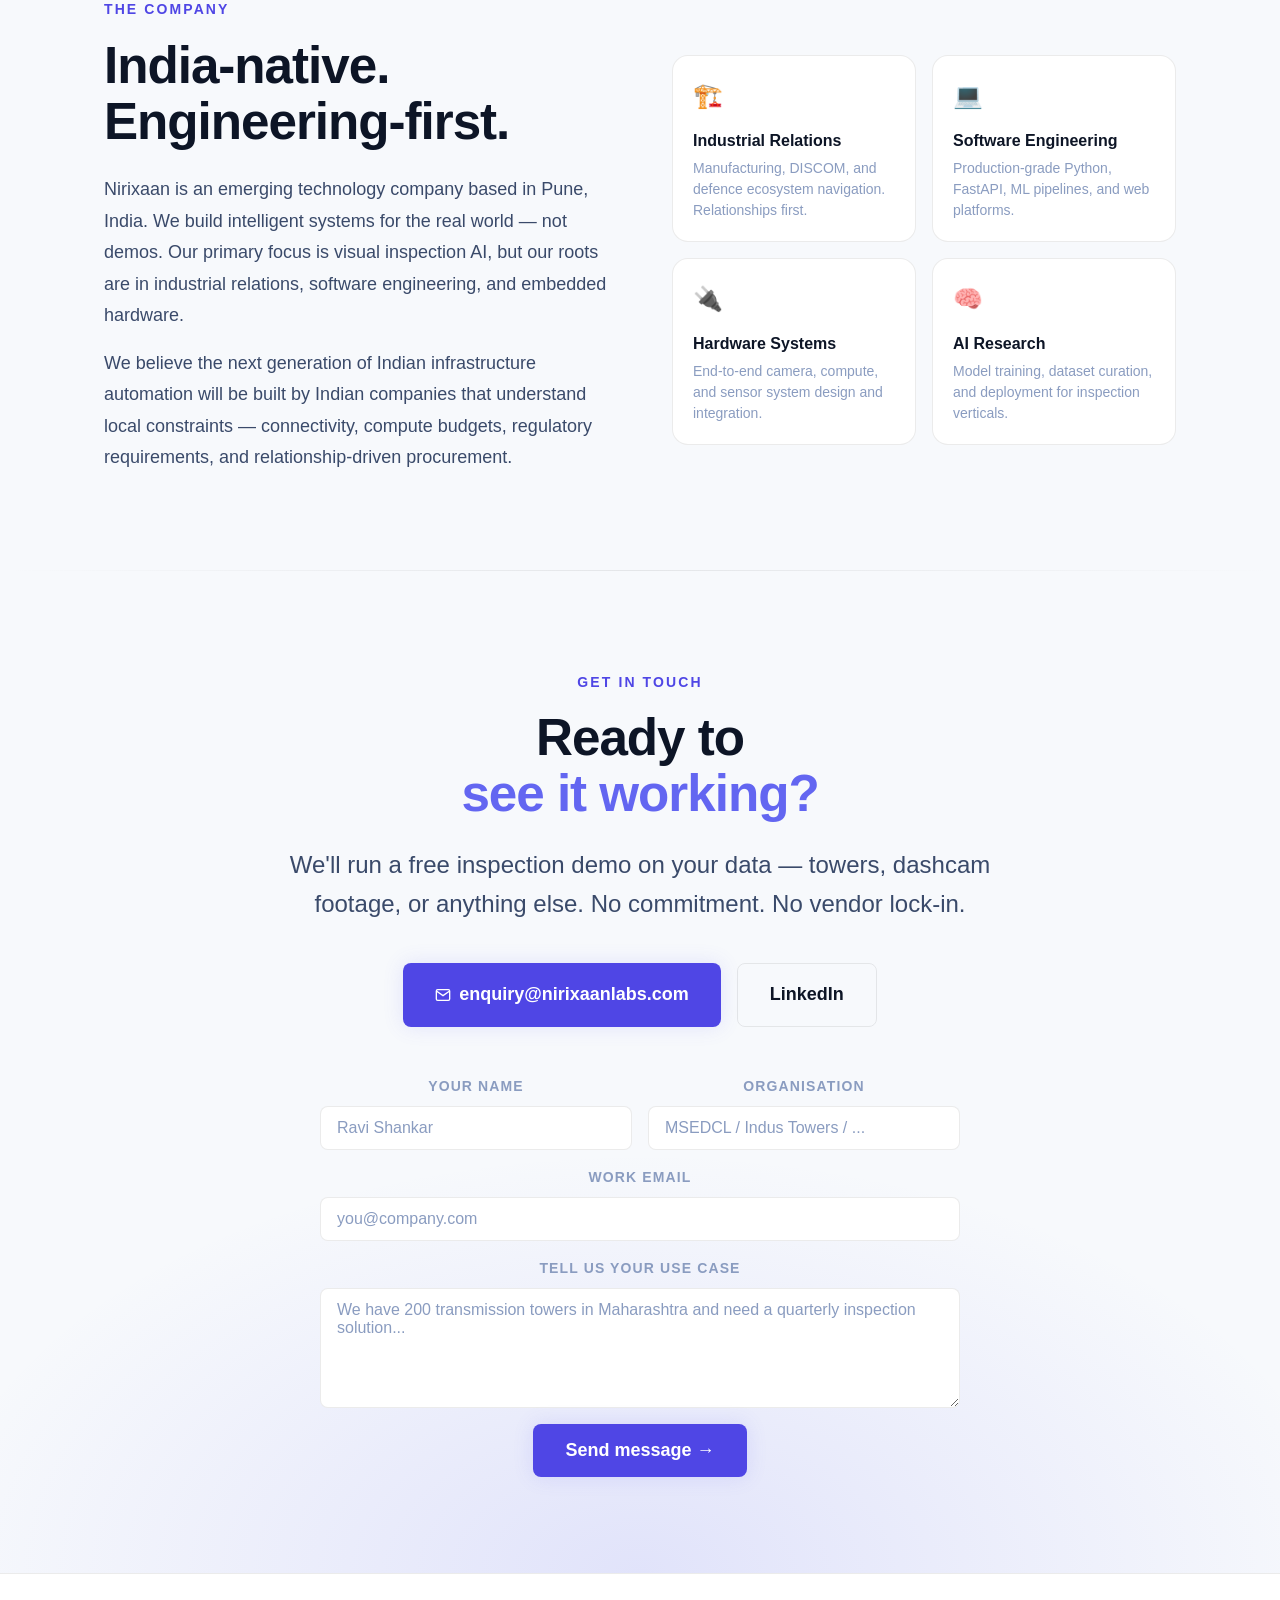
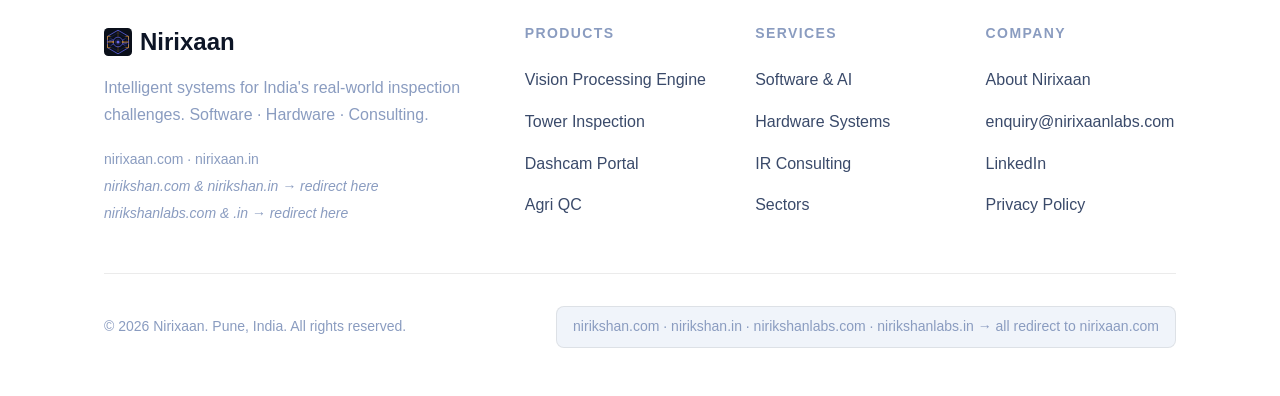
==== commit 6b7fccd4: "Add Nirixaan logo and favicon across the site. Replace the inline nav/footer marks with the new bran" ====
--- a/index.html
+++ b/index.html
@@ -10,6 +10,10 @@
   <meta property="og:image" content="https://nirixaan.com/images/og.jpg" />
   <meta property="og:type" content="website" />
   <meta name="theme-color" content="#0a0f1a" />
+
+  <link rel="icon" href="images/nirixaan-logo-icon.svg" type="image/svg+xml" />
+  <link rel="icon" href="images/nirixaan-logo-icon.png" type="image/png" sizes="64x64" />
+  <link rel="apple-touch-icon" href="images/nirixaan-logo-icon.png" />
 
   <!-- Fonts: Clash Display (display) + Satoshi (body) from Fontshare -->
   <link rel="preconnect" href="https://api.fontshare.com" />
@@ -197,16 +201,16 @@
     .nav__logo {
       display: flex;
       align-items: center;
-      gap: var(--space-3);
-      font-family: var(--font-display);
-      font-size: var(--text-lg);
-      font-weight: 600;
-      letter-spacing: -0.02em;
-      color: var(--text-primary);
-    }
-    .nav__logo-mark {
-      width: 32px;
-      height: 32px;
+      flex-shrink: 0;
+    }
+    .nav__logo-img {
+      height: 36px;
+      width: auto;
+      display: block;
+    }
+    .footer__logo-icon {
+      width: 28px;
+      height: 28px;
       flex-shrink: 0;
     }
 
@@ -1326,16 +1330,7 @@
   <nav class="nav" id="nav" aria-label="Main navigation">
     <div class="nav__inner">
       <a href="/" class="nav__logo" aria-label="Nirixaan home">
-        <!-- SVG Logo mark: stylised N + scan line suggesting inspection -->
-        <svg class="nav__logo-mark" viewBox="0 0 32 32" fill="none" xmlns="http://www.w3.org/2000/svg" aria-hidden="true">
-          <rect width="32" height="32" rx="8" fill="var(--accent)"/>
-          <!-- N letterform -->
-          <path d="M8 24V8L16 20V8" stroke="white" stroke-width="2.5" stroke-linecap="round" stroke-linejoin="round"/>
-          <path d="M16 8V24H24" stroke="white" stroke-width="2.5" stroke-linecap="round" stroke-linejoin="round"/>
-          <!-- scan tick mark -->
-          <circle cx="26" cy="7" r="3" fill="var(--amber)"/>
-        </svg>
-        Nirixaan
+        <img src="images/nirixaan-logo-full.svg" alt="Nirixaan" class="nav__logo-img" width="180" height="36" />
       </a>
 
       <ul class="nav__links" role="list">
@@ -1997,12 +1992,7 @@
       <div class="footer__inner">
         <div>
           <div class="footer__brand-name">
-            <svg width="24" height="24" viewBox="0 0 32 32" fill="none" xmlns="http://www.w3.org/2000/svg" aria-hidden="true">
-              <rect width="32" height="32" rx="8" fill="var(--accent)"/>
-              <path d="M8 24V8L16 20V8" stroke="white" stroke-width="2.5" stroke-linecap="round" stroke-linejoin="round"/>
-              <path d="M16 8V24H24" stroke="white" stroke-width="2.5" stroke-linecap="round" stroke-linejoin="round"/>
-              <circle cx="26" cy="7" r="3" fill="var(--amber)"/>
-            </svg>
+            <img src="images/nirixaan-logo-icon.svg" alt="" class="footer__logo-icon" width="28" height="28" aria-hidden="true" />
             Nirixaan
           </div>
           <p class="footer__tagline">Intelligent systems for India's real-world inspection challenges. Software · Hardware · Consulting.</p>
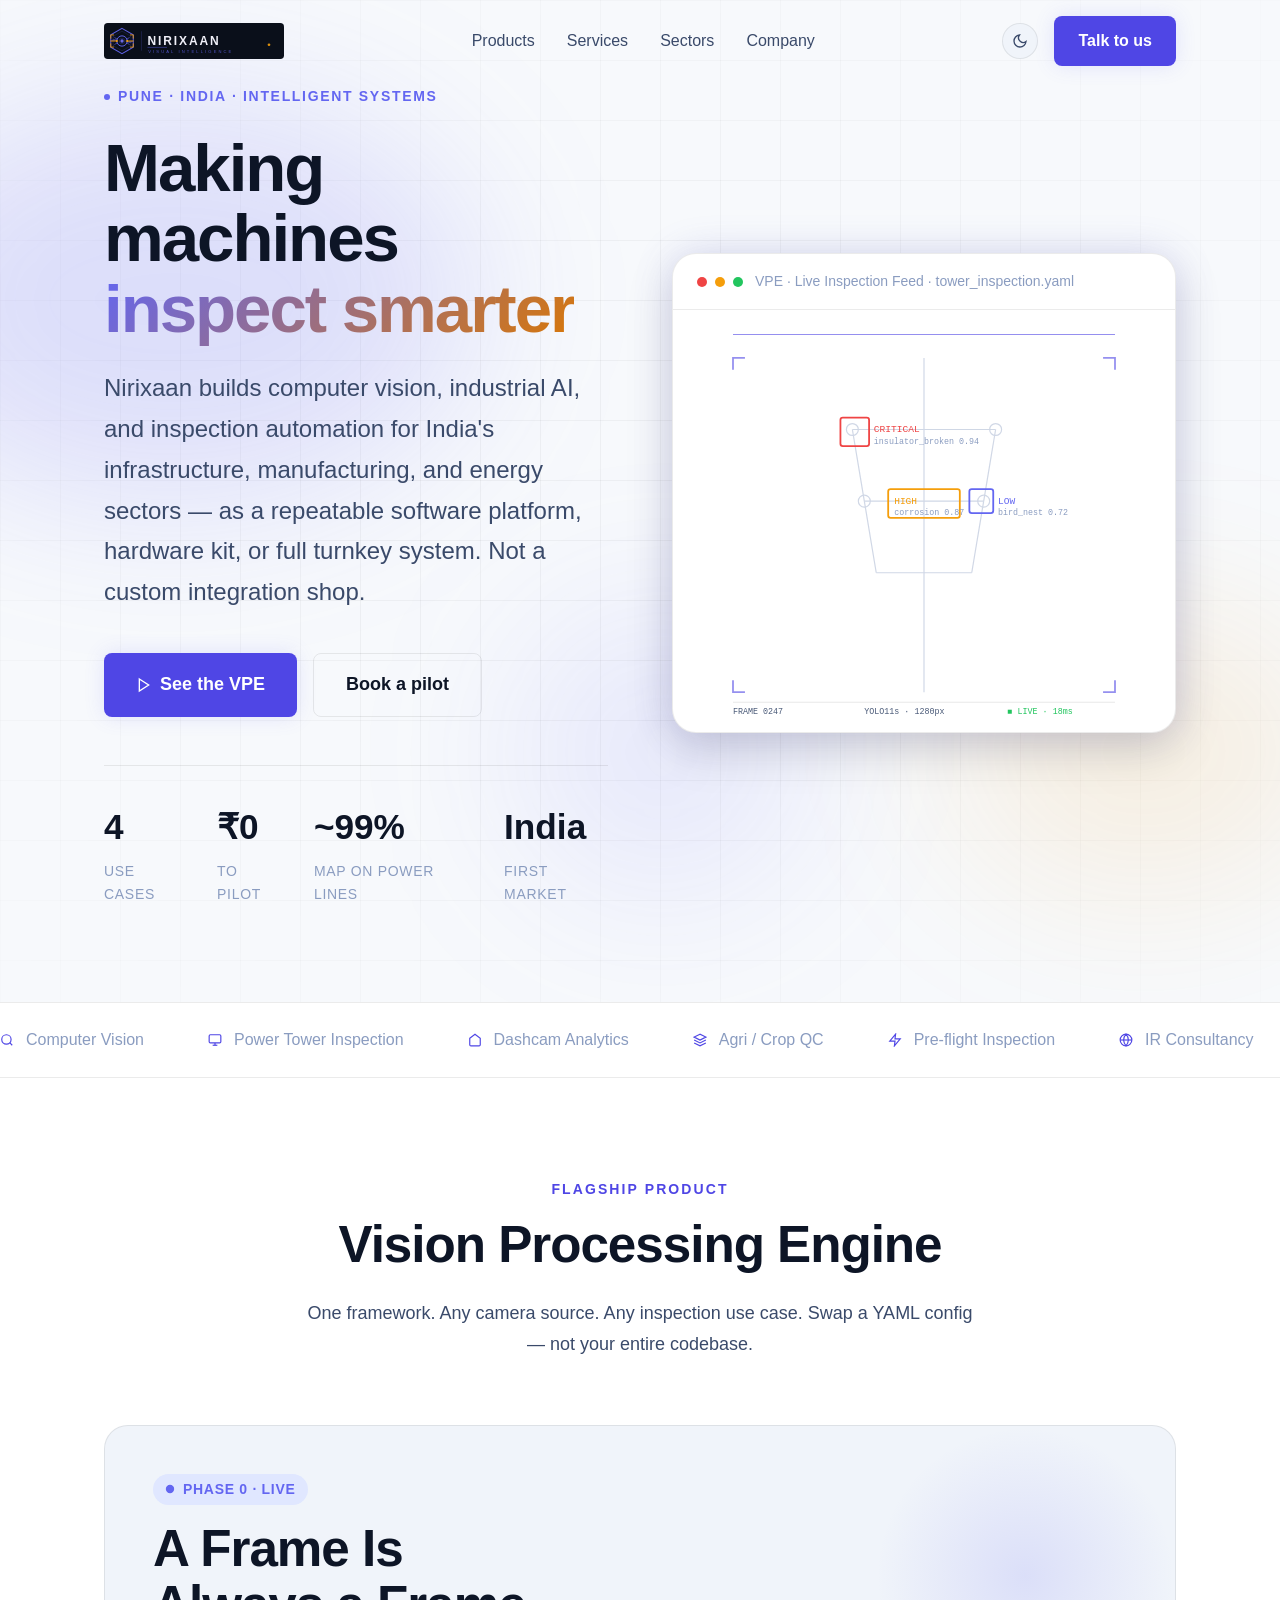
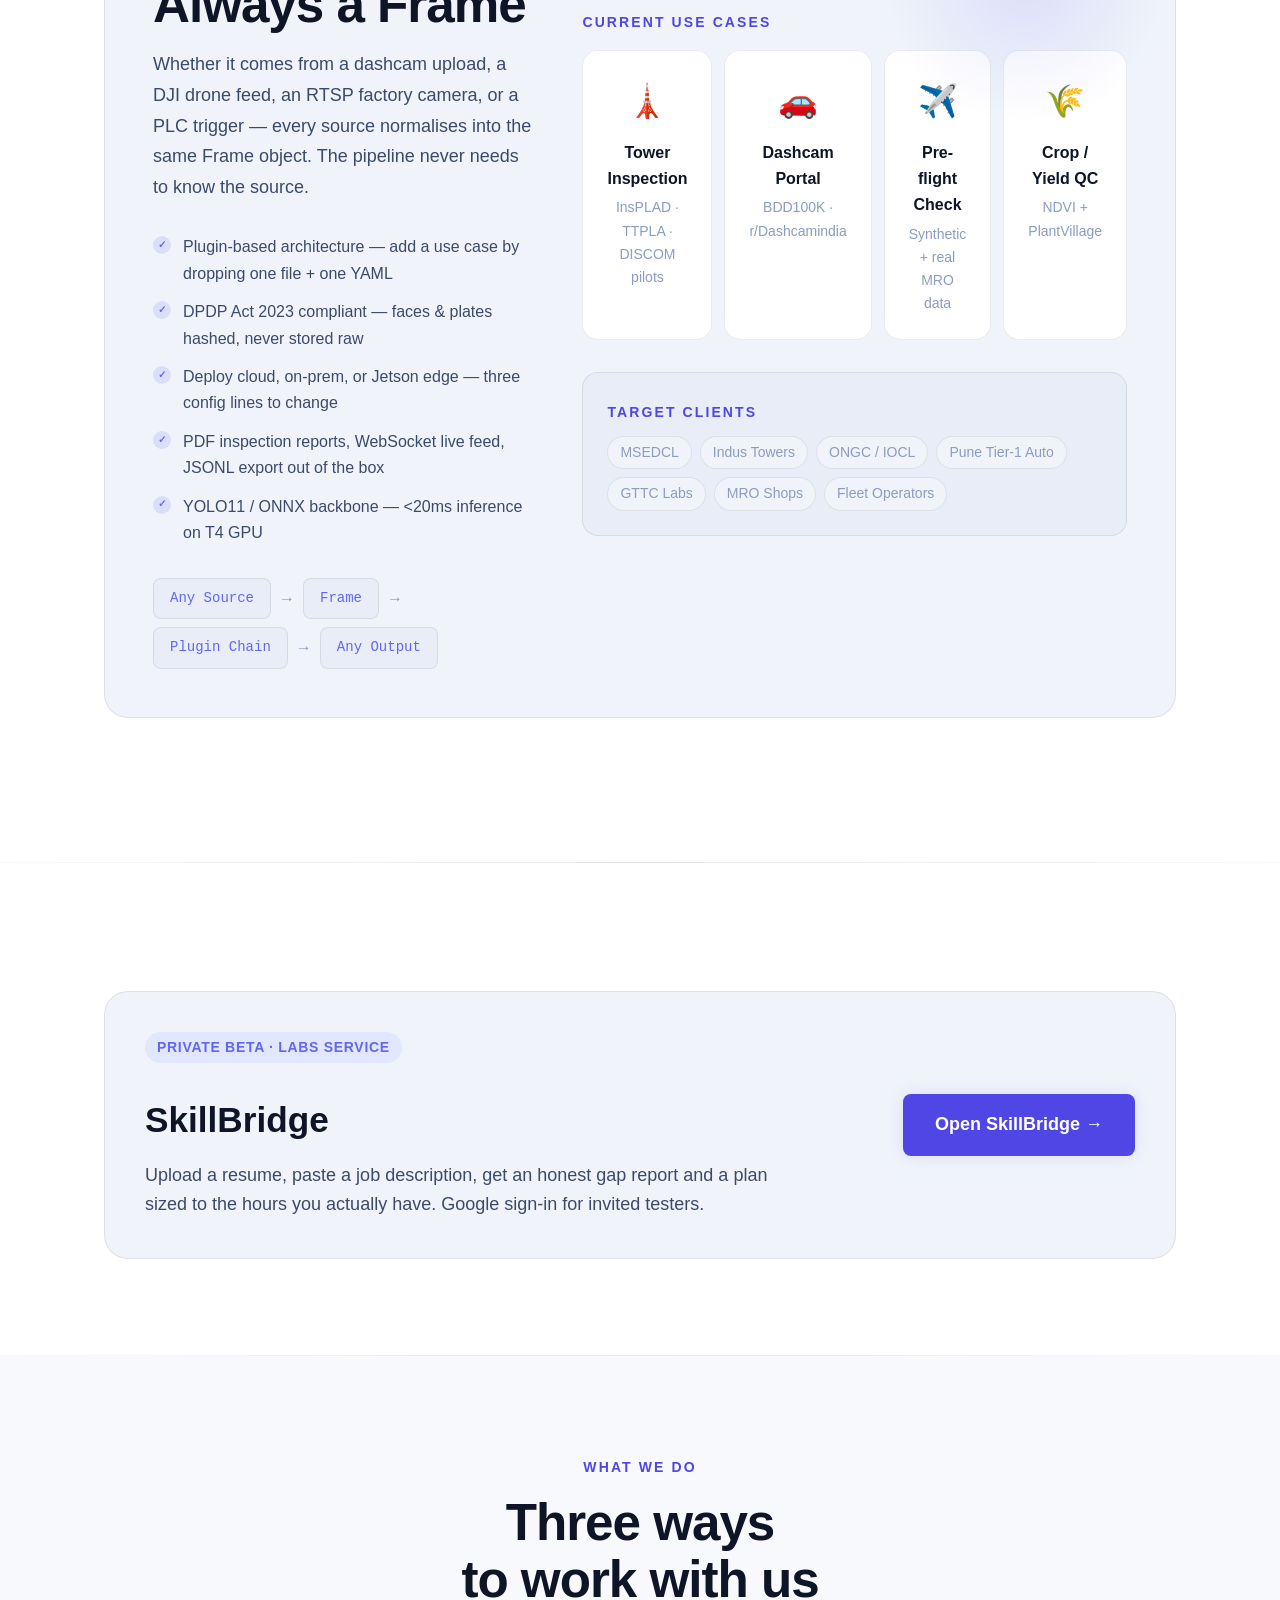
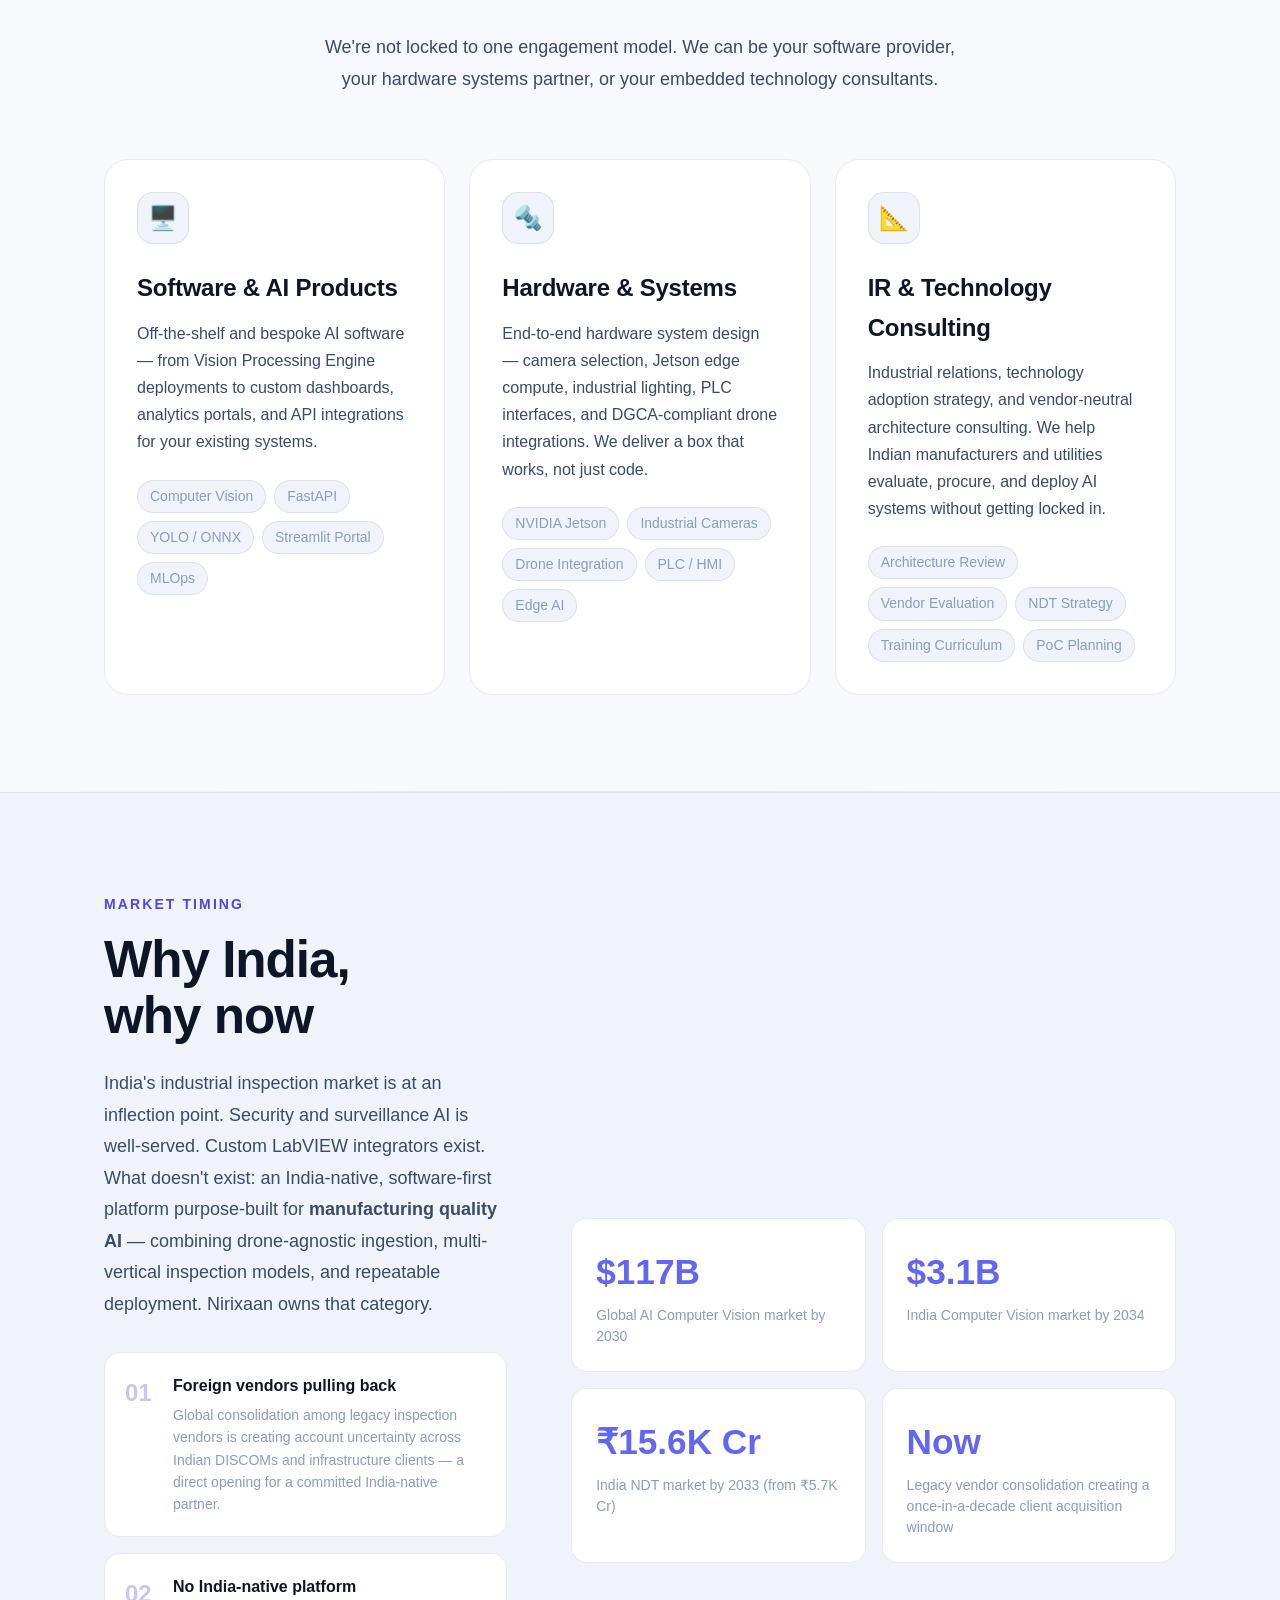
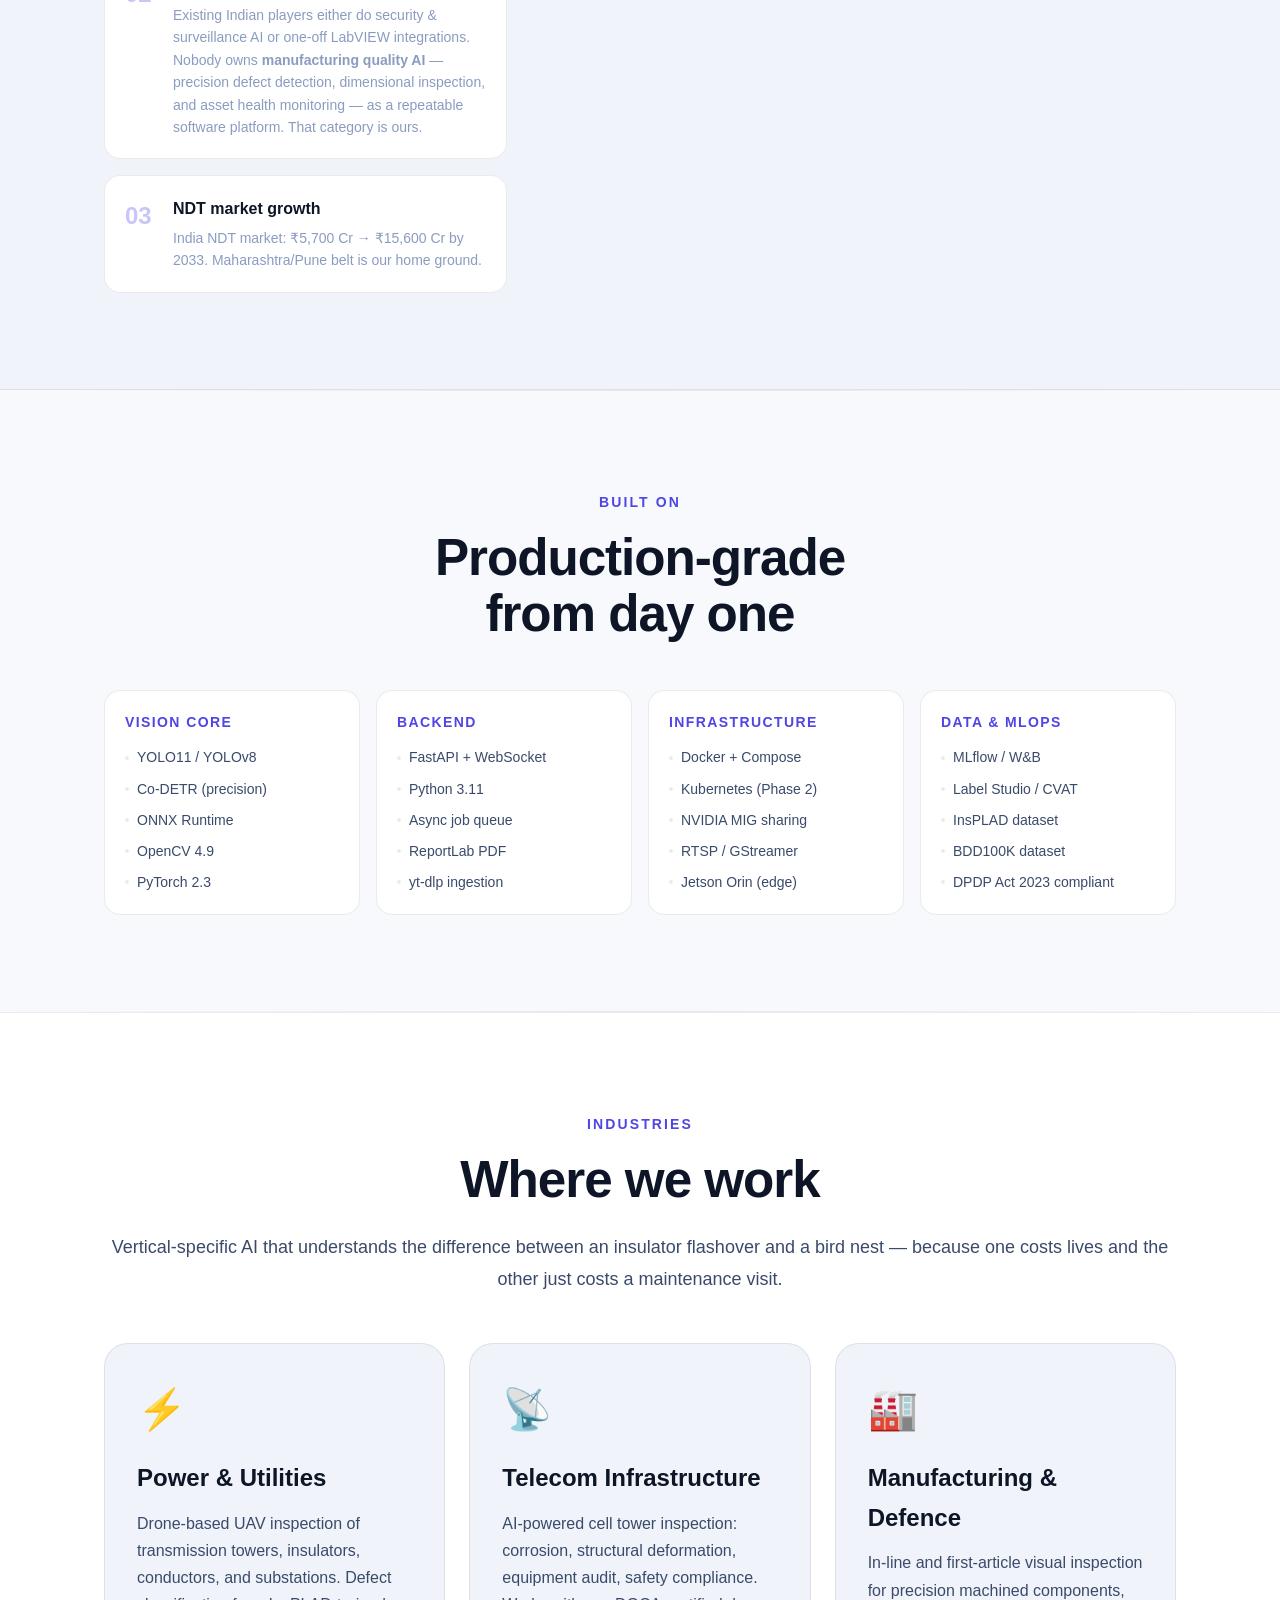
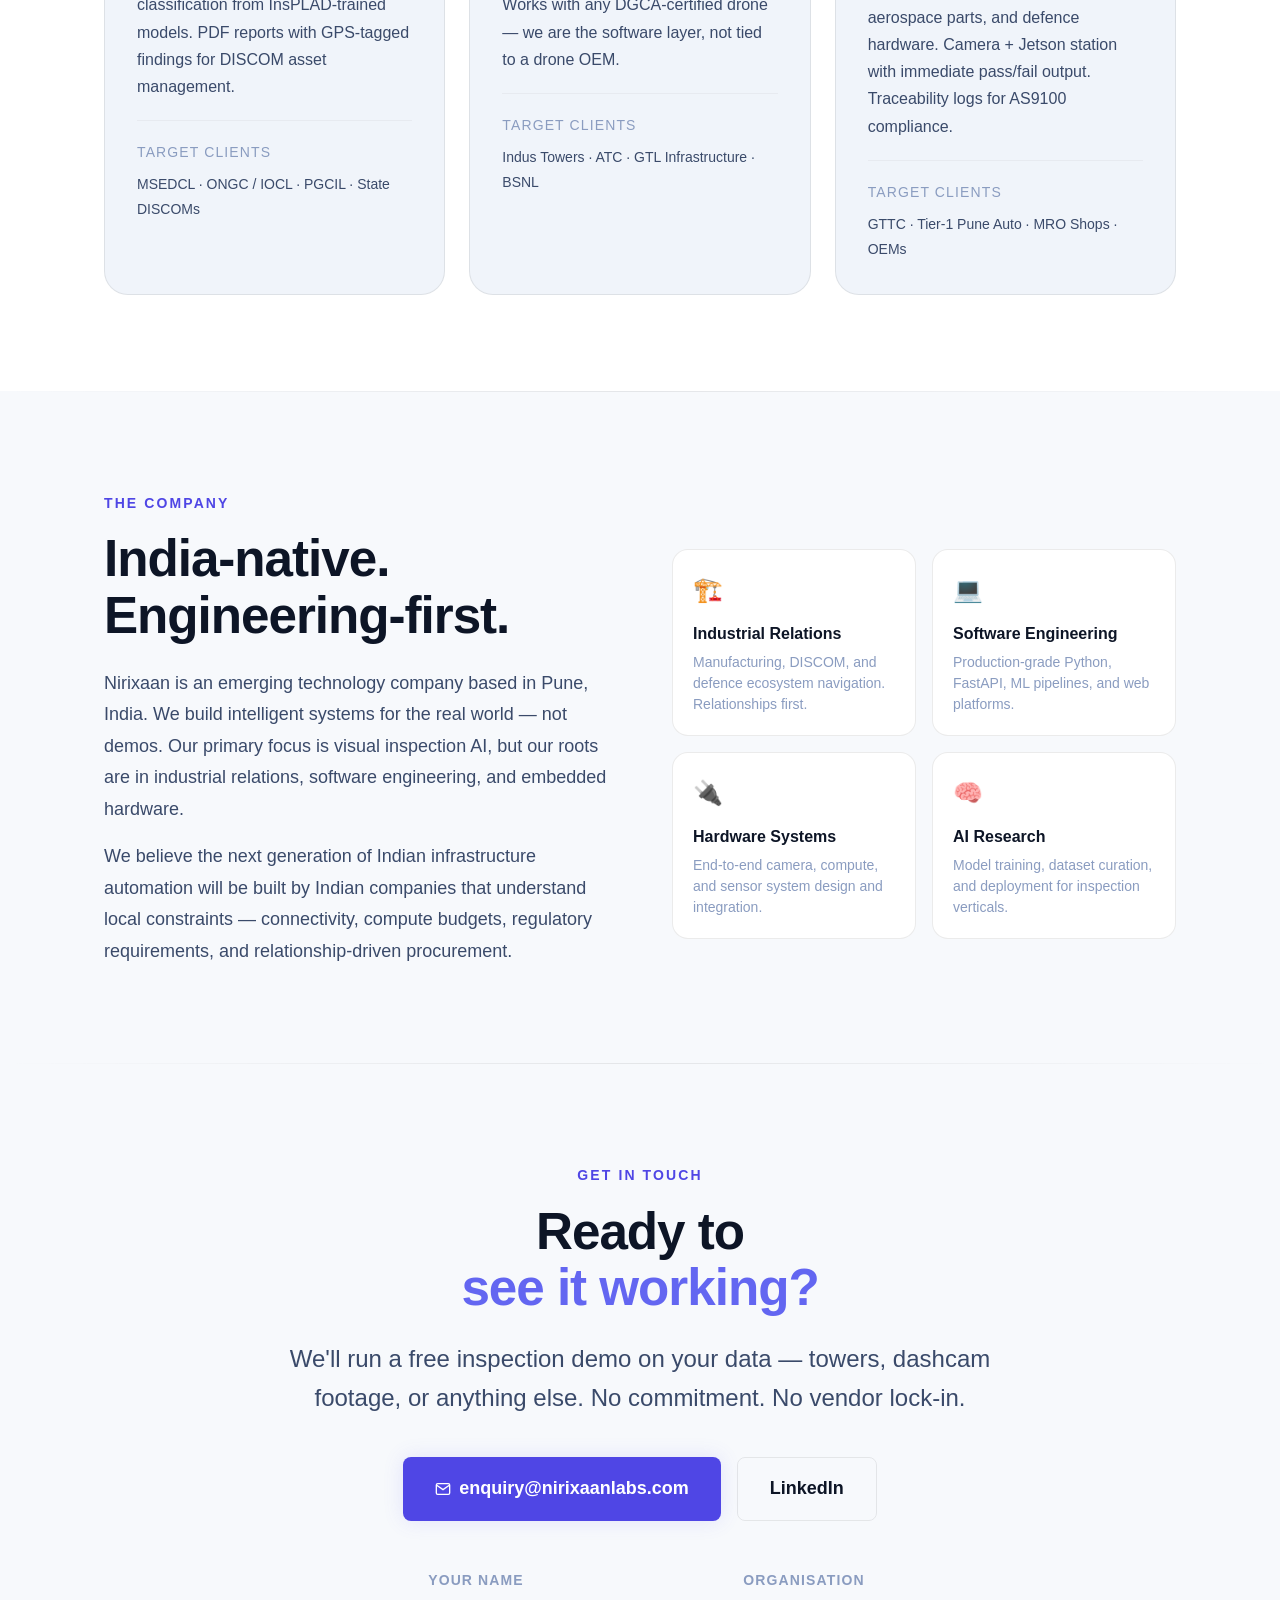
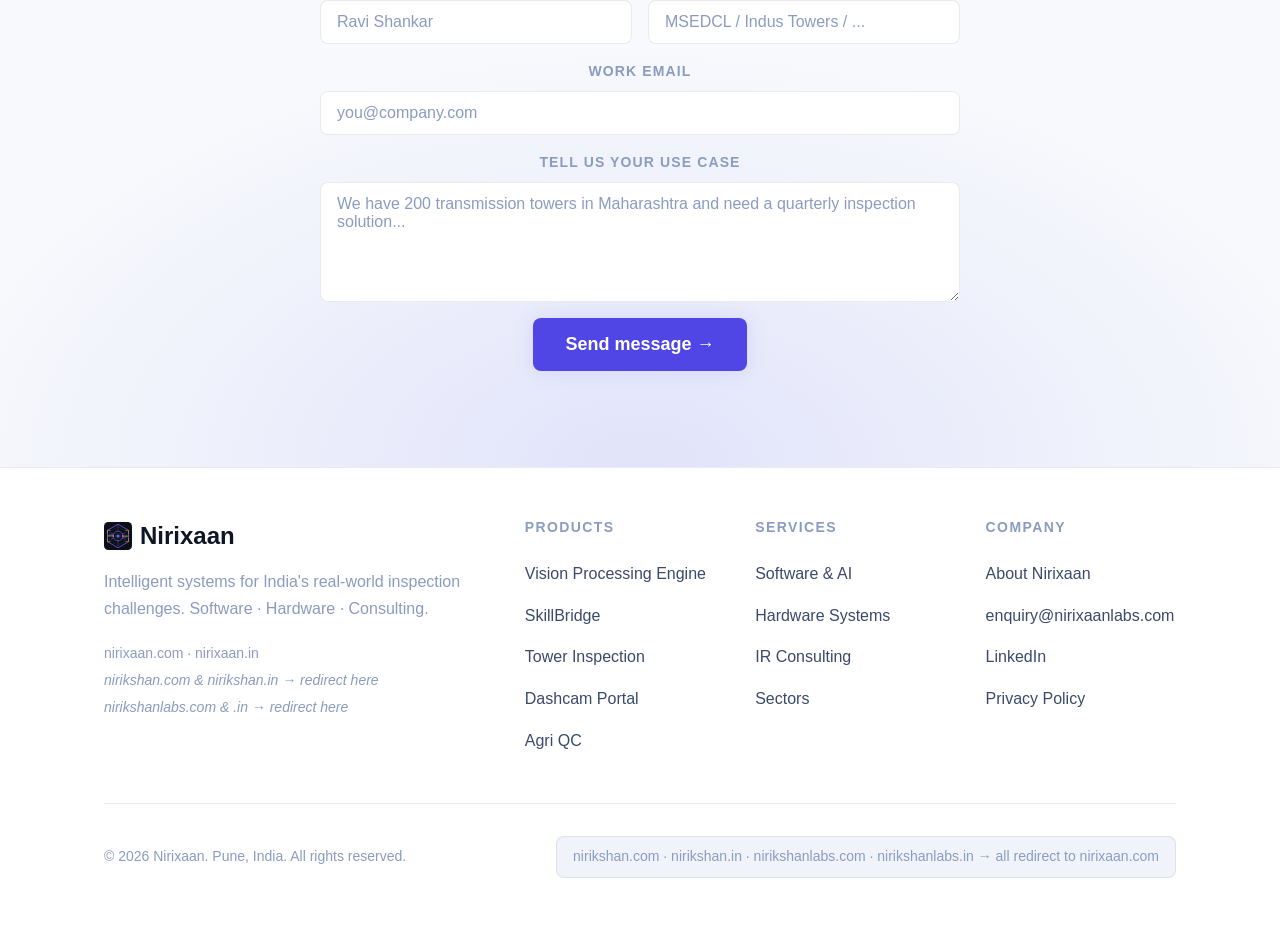
==== commit d15a8e7b: "List SkillBridge as a private-beta Labs service. Co-authored-by: Cursor <cursoragent@cursor.com>" ====
--- a/index.html
+++ b/index.html
@@ -788,6 +788,34 @@
     }
     @media (max-width: 500px) {
       .use-case-grid { grid-template-columns: 1fr 1fr; }
+    }
+
+    .labs-service {
+      display: grid;
+      grid-template-columns: 1fr auto;
+      gap: var(--space-8);
+      align-items: center;
+      background: var(--bg-elevated);
+      border: 1px solid var(--border);
+      border-radius: var(--radius-xl);
+      padding: clamp(var(--space-6), 4vw, var(--space-10));
+      margin-top: var(--space-8);
+    }
+    .labs-service__title {
+      font-family: var(--font-display);
+      font-size: var(--text-xl);
+      font-weight: 700;
+      color: var(--text-primary);
+      margin: var(--space-3) 0 var(--space-3);
+    }
+    .labs-service__desc {
+      font-size: var(--text-base);
+      color: var(--text-secondary);
+      line-height: 1.6;
+      max-width: 40rem;
+    }
+    @media (max-width: 700px) {
+      .labs-service { grid-template-columns: 1fr; }
     }
 
     /* Product pipeline diagram */
@@ -1678,6 +1706,21 @@
 
   <div class="section-divider"></div>
 
+  <section class="products" id="skillbridge" aria-labelledby="skillbridge-heading">
+    <div class="container">
+      <div class="labs-service reveal">
+        <div>
+          <span class="product-badge">Private beta · Labs service</span>
+          <h2 class="labs-service__title" id="skillbridge-heading">SkillBridge</h2>
+          <p class="labs-service__desc">Upload a resume, paste a job description, get an honest gap report and a plan sized to the hours you actually have. Google sign-in for invited testers.</p>
+        </div>
+        <a href="https://skillbridge.nirixaanlabs.com" class="btn btn--primary btn--lg">Open SkillBridge →</a>
+      </div>
+    </div>
+  </section>
+
+  <div class="section-divider"></div>
+
   <!-- ═══════════════════════════════════════════════════════════════
        SERVICES
   ═══════════════════════════════════════════════════════════════ -->
@@ -2007,6 +2050,7 @@
           <div class="footer__col-title">Products</div>
           <ul class="footer__links" role="list">
             <li><a href="#products" class="footer__link">Vision Processing Engine</a></li>
+            <li><a href="https://skillbridge.nirixaanlabs.com" class="footer__link">SkillBridge</a></li>
             <li><a href="#products" class="footer__link">Tower Inspection</a></li>
             <li><a href="#products" class="footer__link">Dashcam Portal</a></li>
             <li><a href="#products" class="footer__link">Agri QC</a></li>
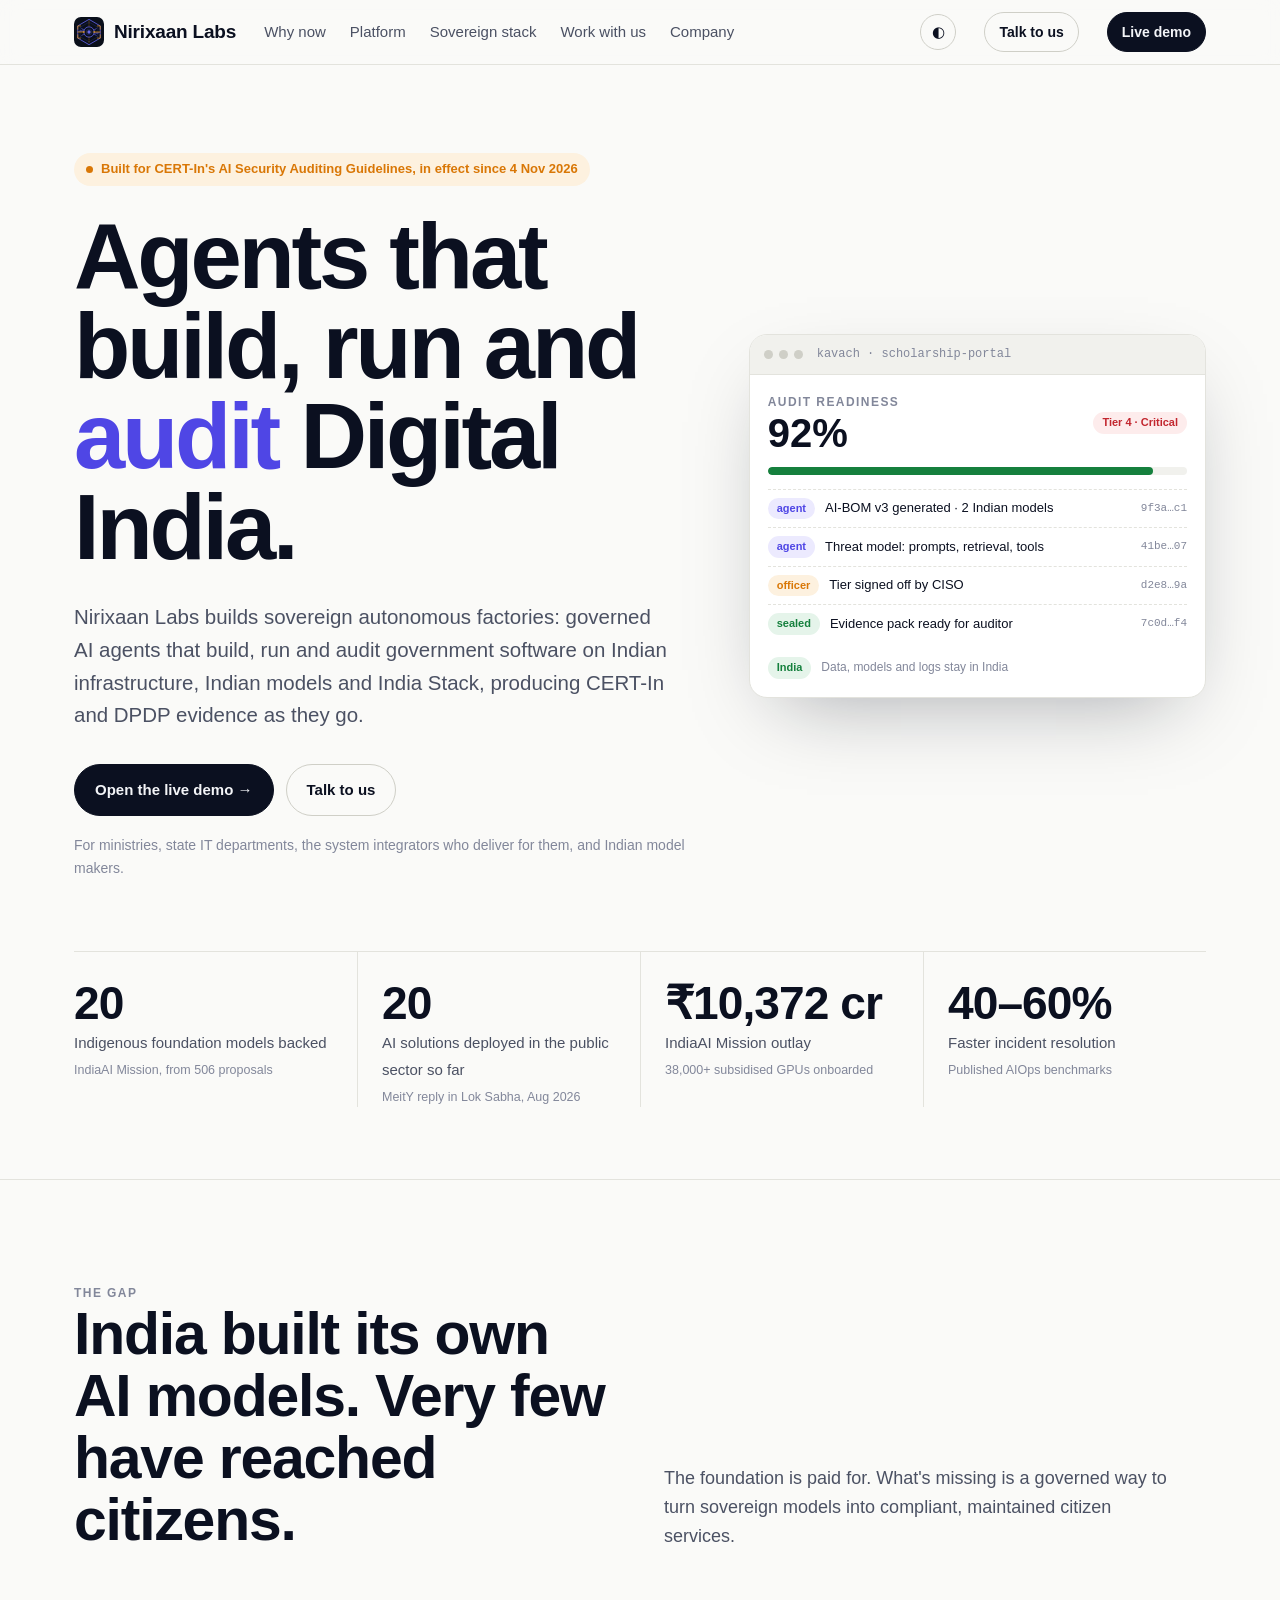
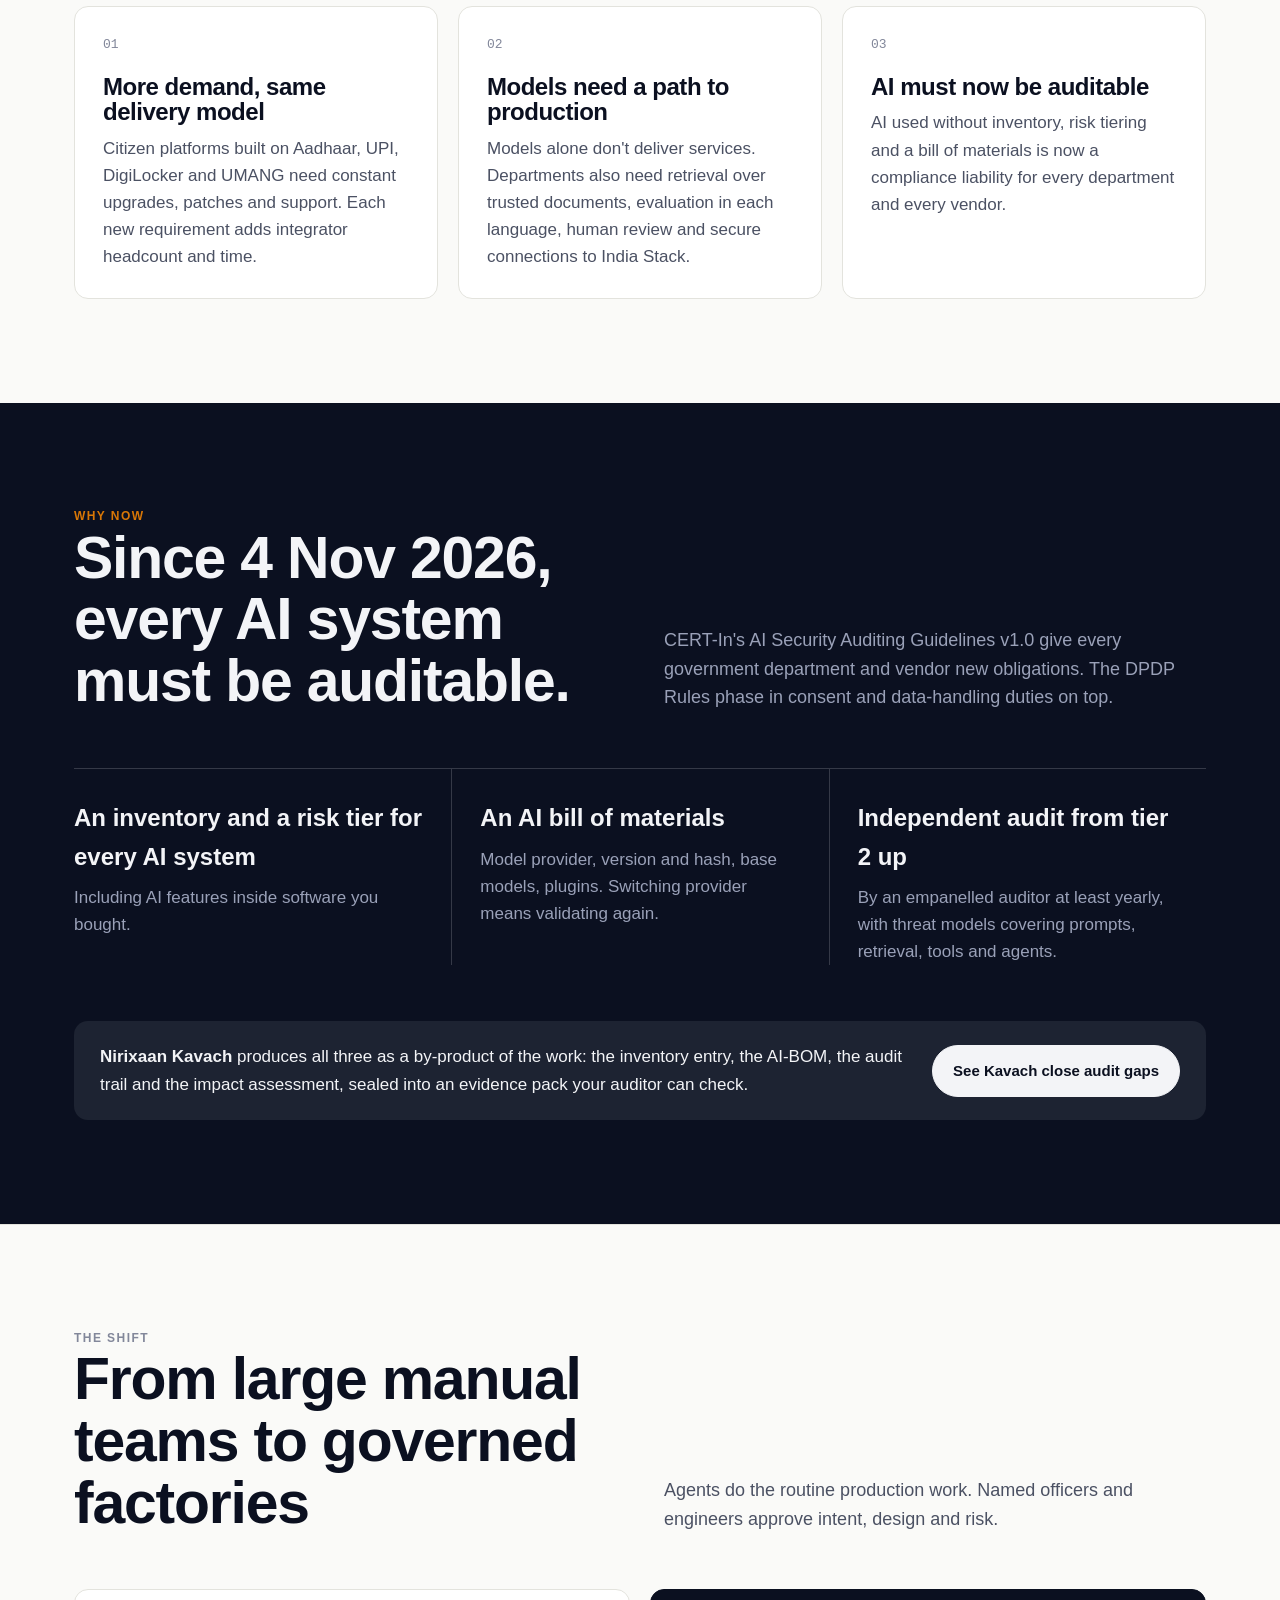
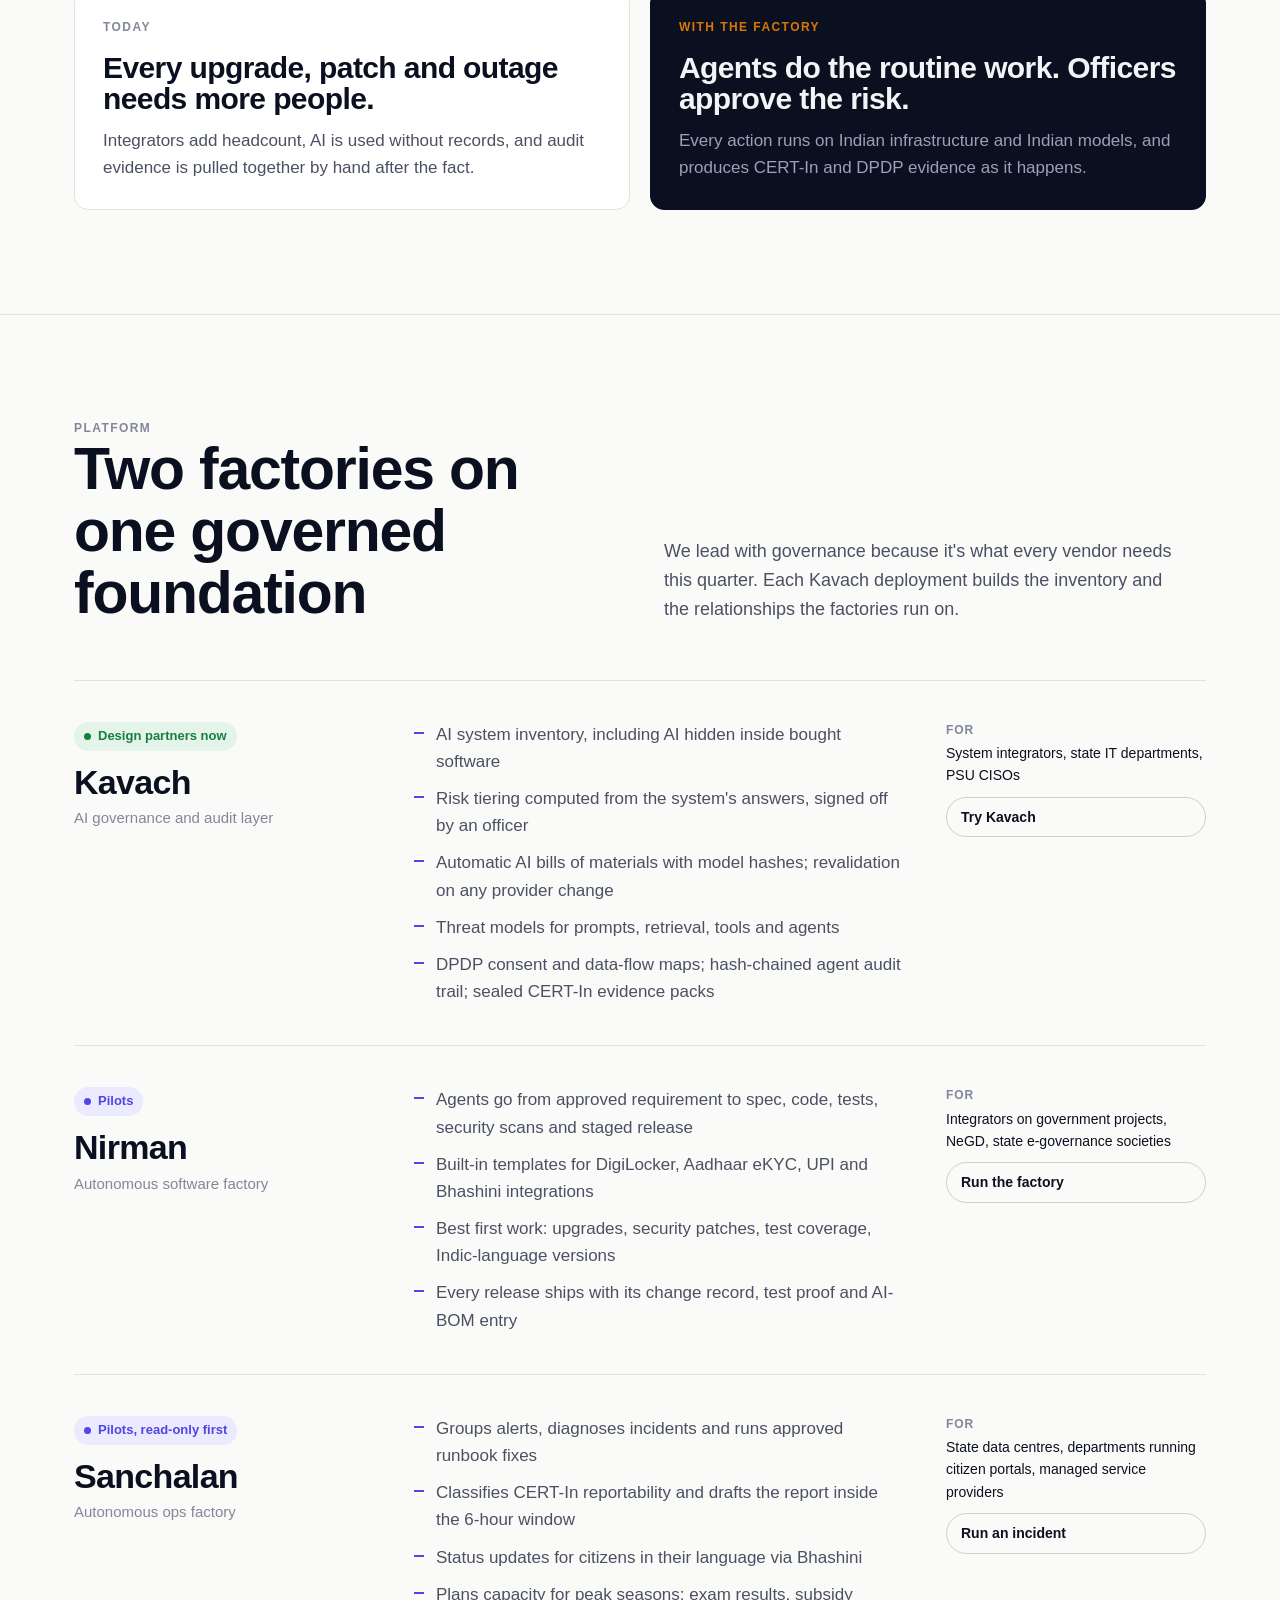
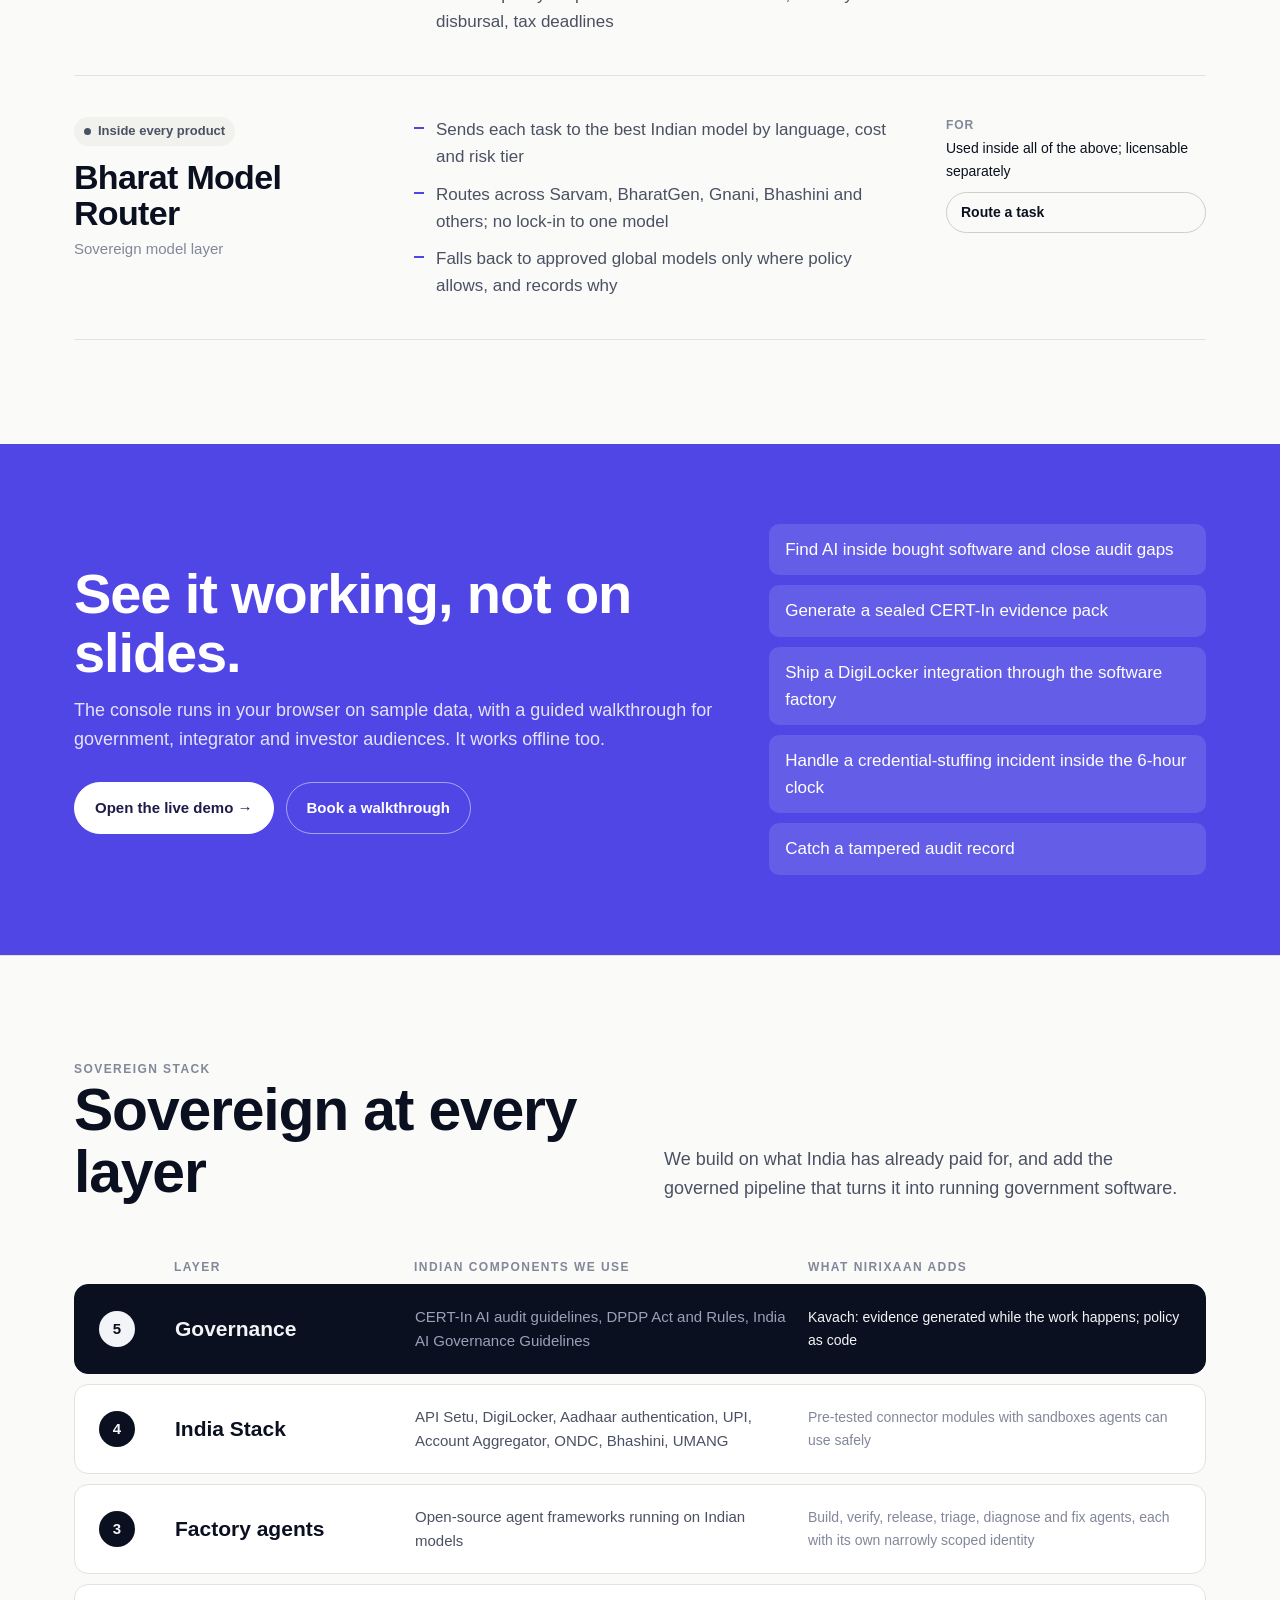
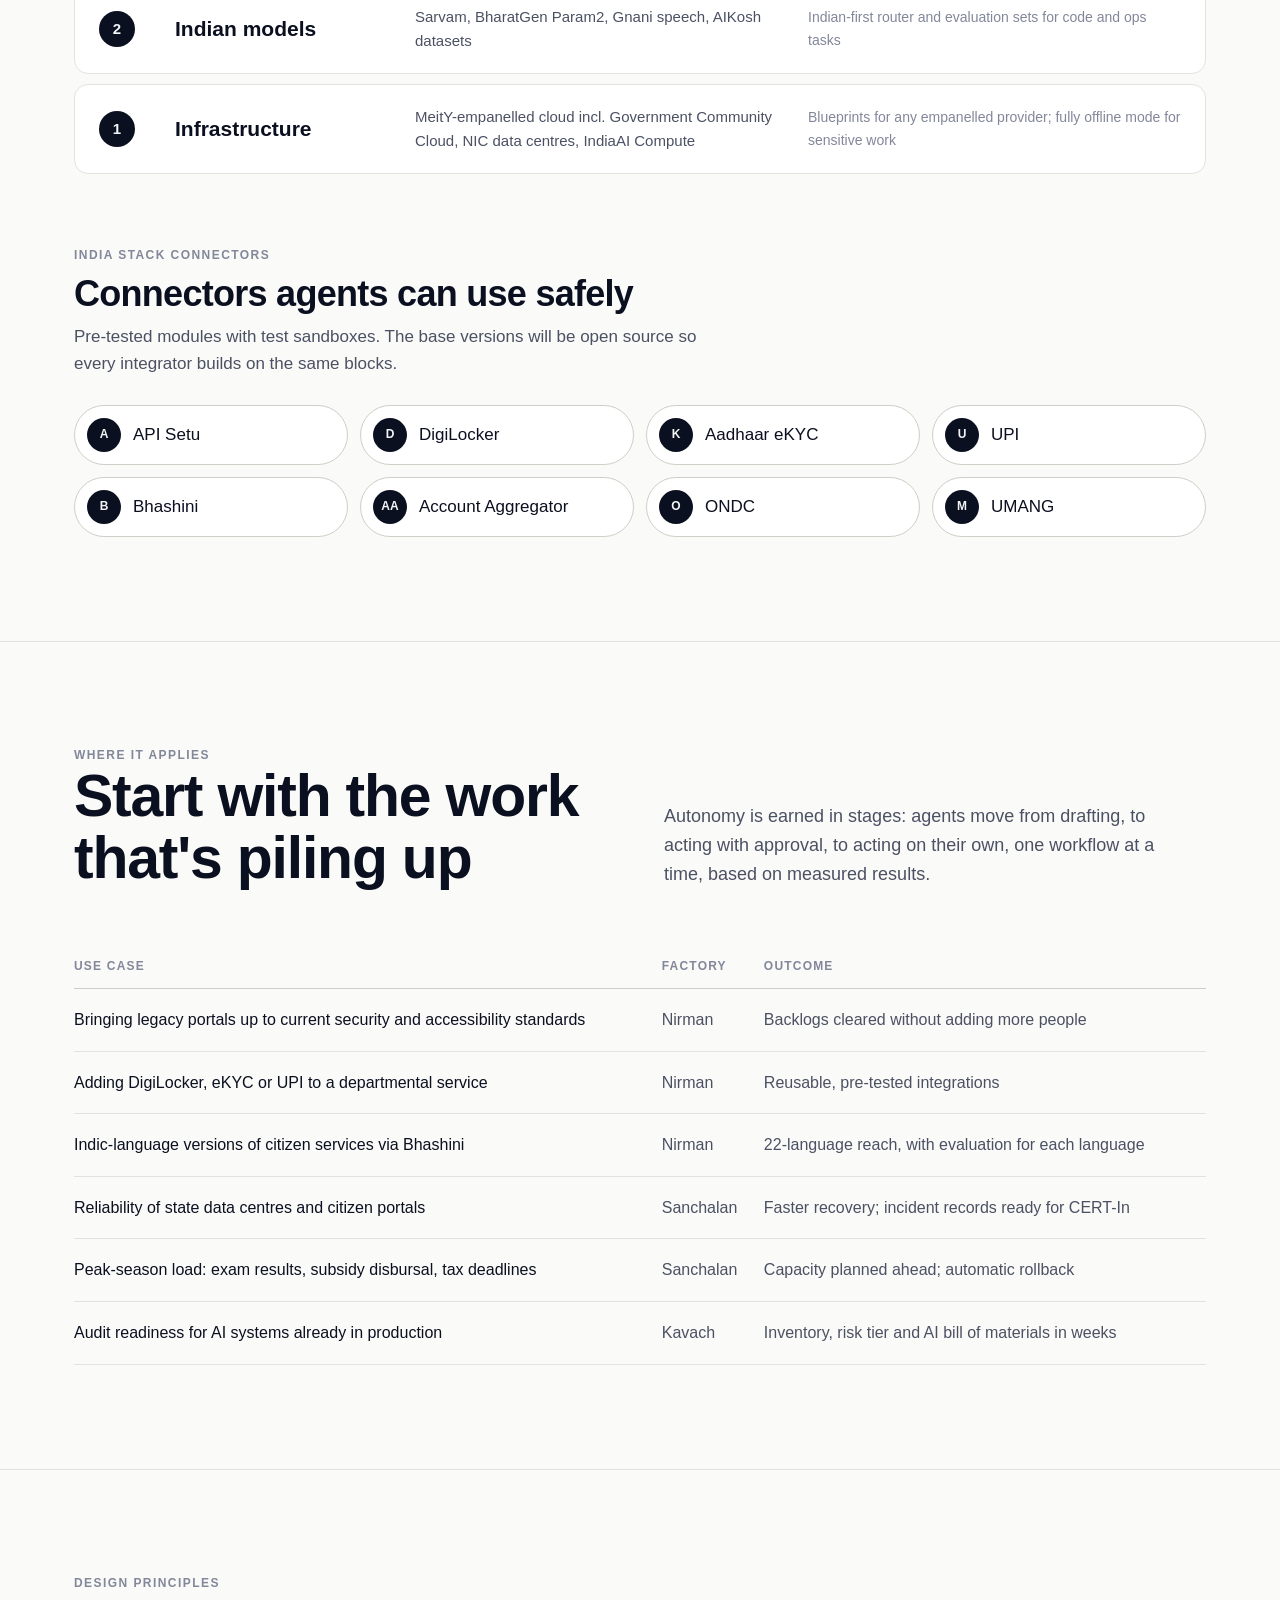
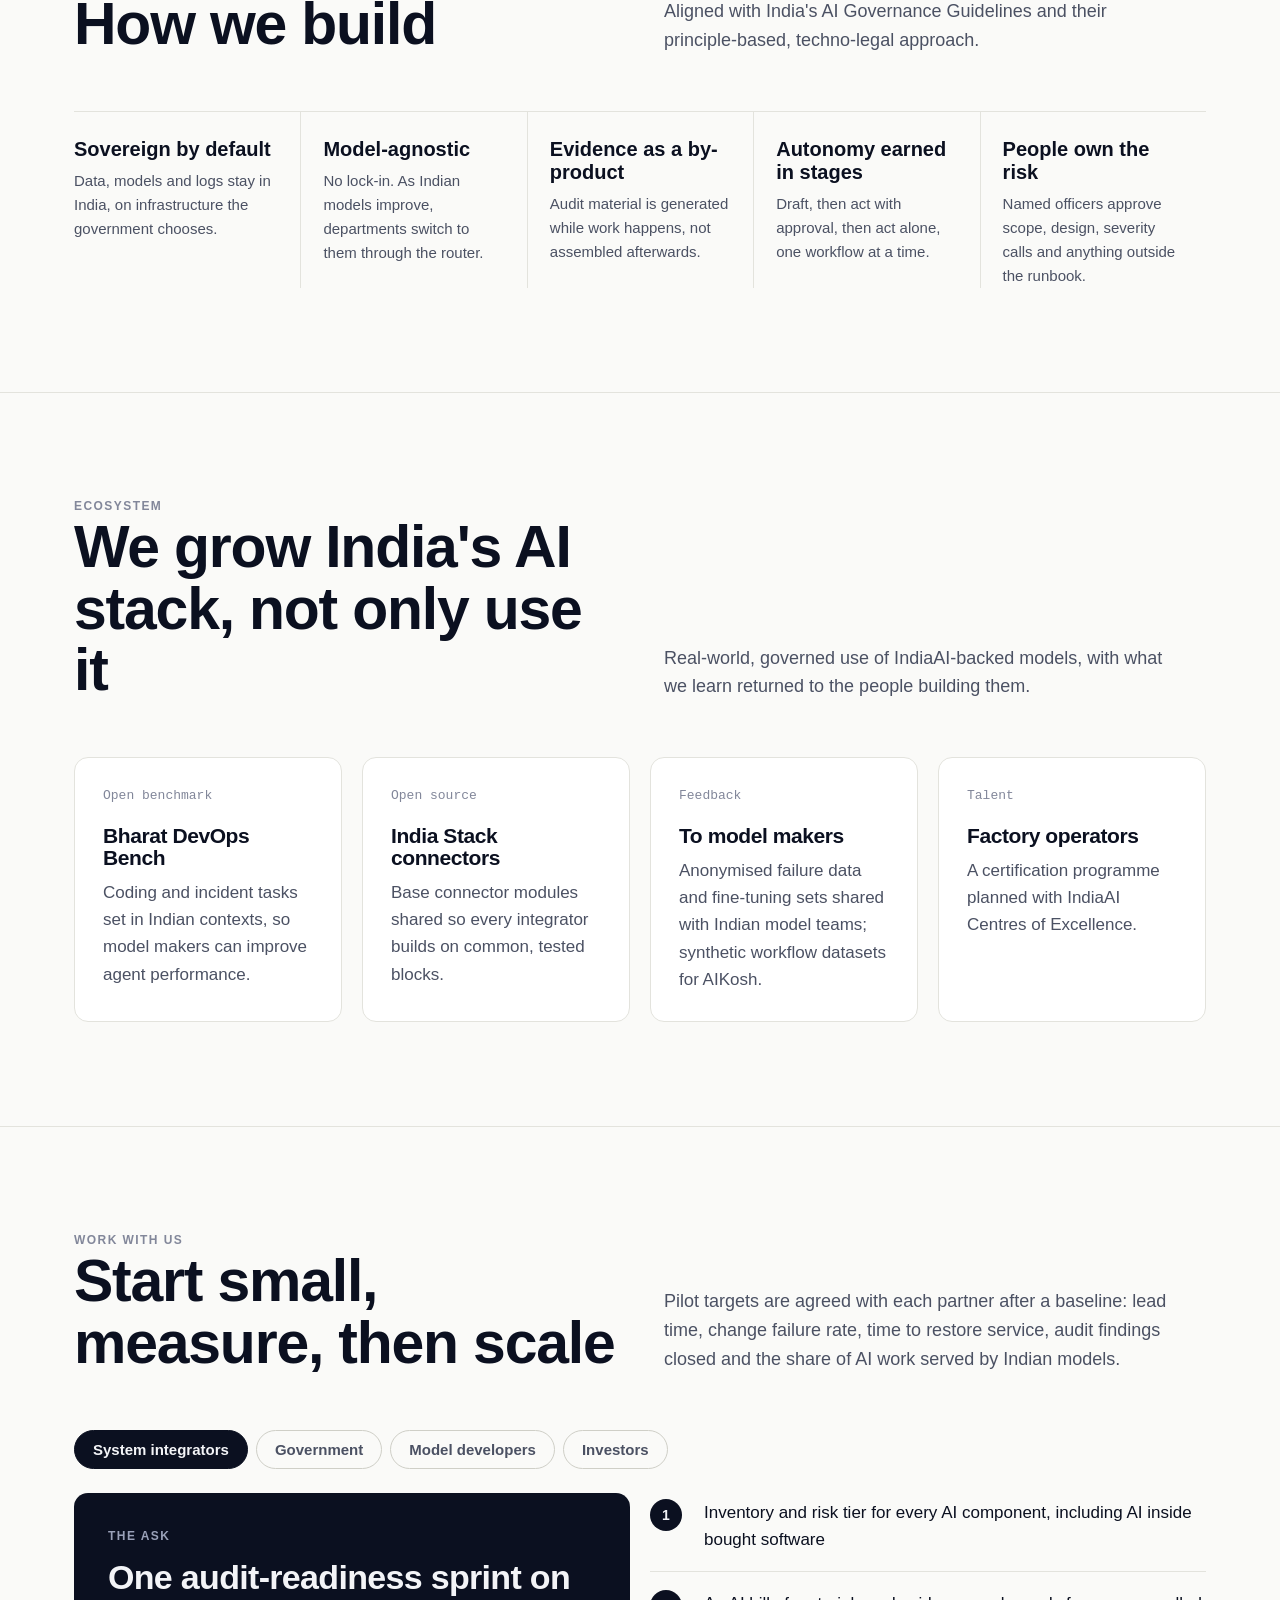
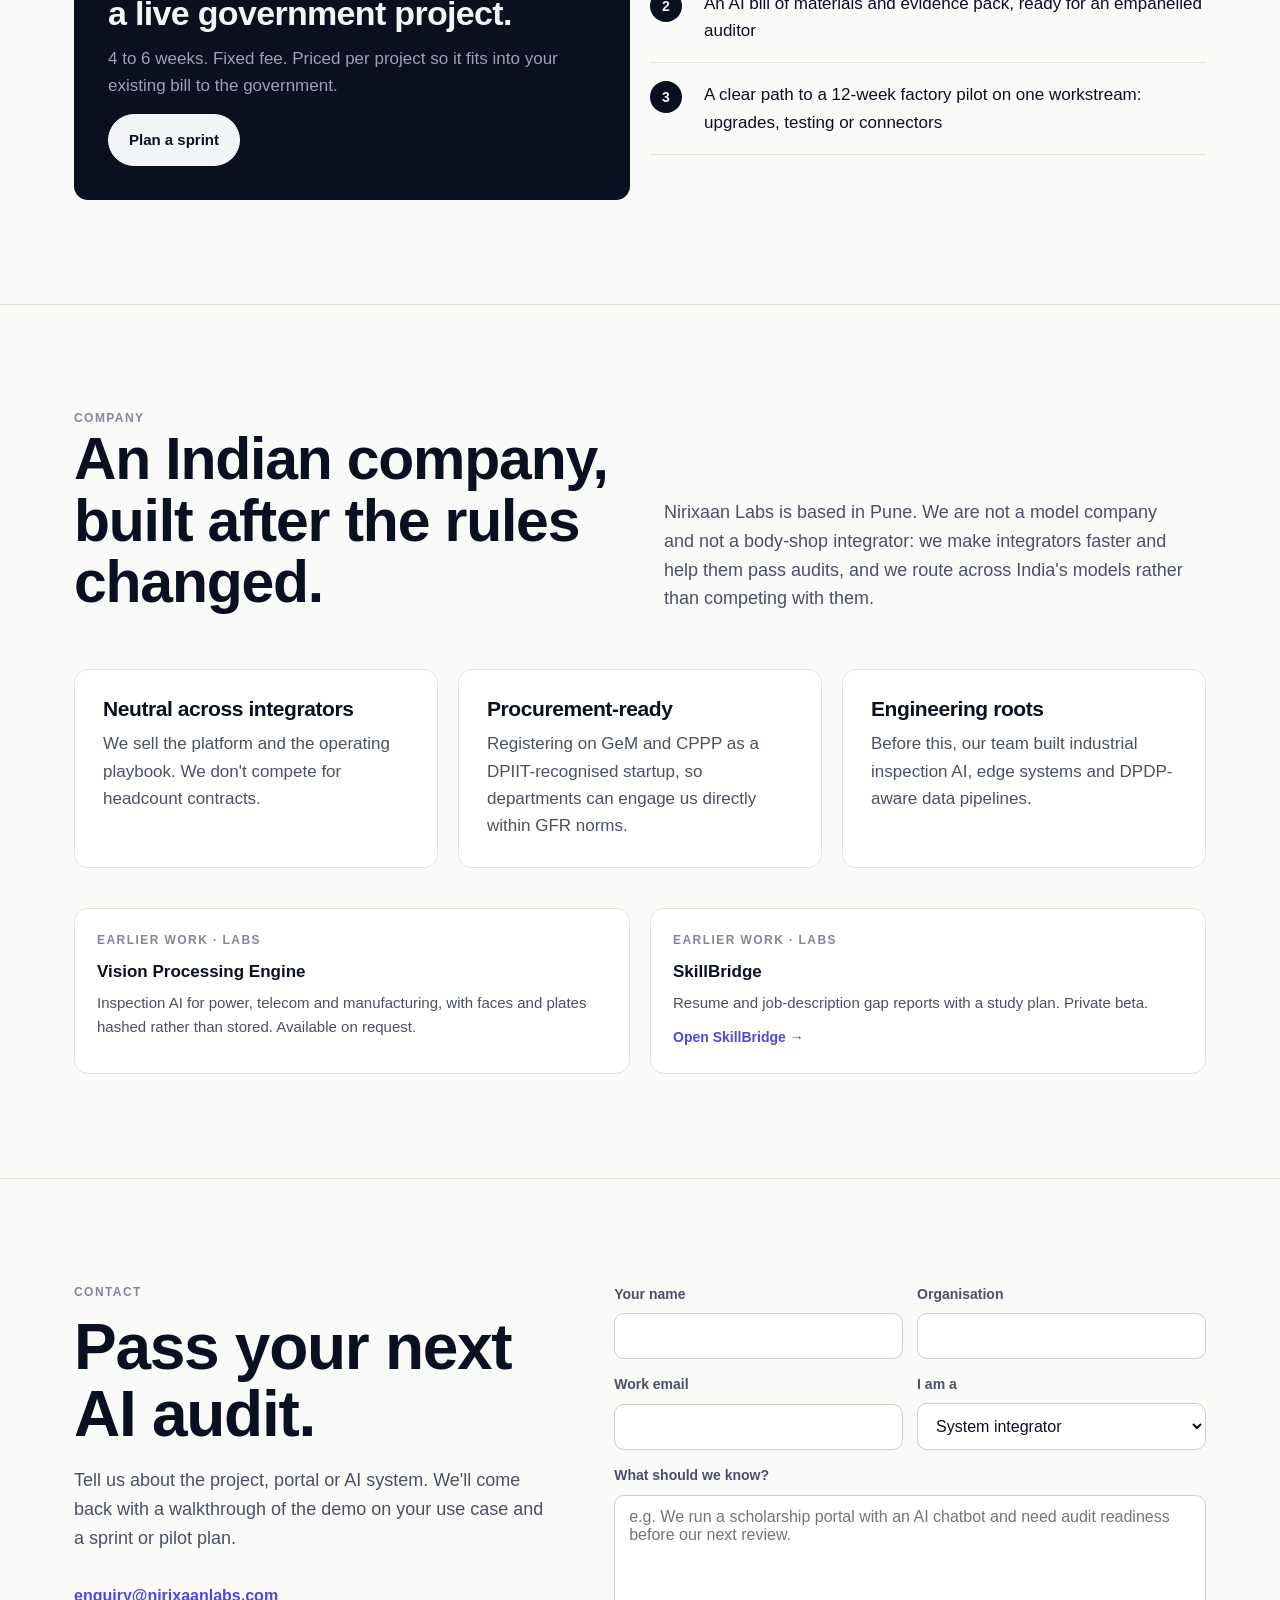
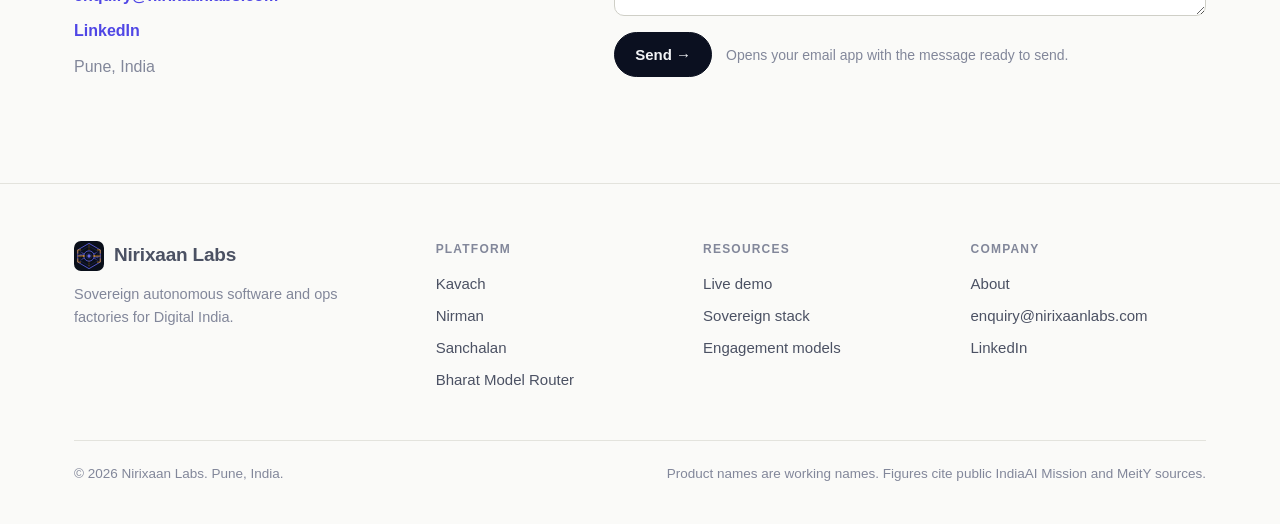
==== commit 2569be2e: "Pivot site to sovereign autonomous factories and add demo console Rewrite the homepage around Kavach" ====
--- a/index.html
+++ b/index.html
@@ -1,2169 +1,660 @@
 <!DOCTYPE html>
-<html lang="en" data-theme="dark">
+<html lang="en">
 <head>
   <meta charset="UTF-8" />
   <meta name="viewport" content="width=device-width, initial-scale=1.0" />
-  <title>Nirixaan — Intelligent Systems for the Real World</title>
-  <meta name="description" content="Nirixaan builds inspection automation, computer vision, and industrial AI systems. Software, hardware, and consultancy for India's infrastructure, manufacturing, and energy sectors." />
-  <meta property="og:title" content="Nirixaan — Intelligent Systems for the Real World" />
-  <meta property="og:description" content="Computer vision, inspection AI, and industrial software for India's critical infrastructure." />
-  <meta property="og:image" content="https://nirixaan.com/images/og.jpg" />
+  <title>Nirixaan Labs · Sovereign Autonomous Factories for Digital India</title>
+  <meta name="description" content="Nirixaan Labs builds sovereign autonomous factories: governed AI agents that build, run and audit government software on Indian infrastructure, Indian models and India Stack, producing CERT-In and DPDP evidence as they go." />
+  <meta property="og:title" content="Agents that build, run and audit Digital India" />
+  <meta property="og:description" content="Sovereign autonomous software and ops factories, with CERT-In AI audit and DPDP evidence generated as the work happens." />
   <meta property="og:type" content="website" />
-  <meta name="theme-color" content="#0a0f1a" />
-
+  <meta property="og:url" content="https://www.nirixaanlabs.com/" />
+  <link rel="canonical" href="https://www.nirixaanlabs.com/" />
+  <meta name="theme-color" content="#0b1020" />
   <link rel="icon" href="images/nirixaan-logo-icon.svg" type="image/svg+xml" />
   <link rel="icon" href="images/nirixaan-logo-icon.png" type="image/png" sizes="64x64" />
   <link rel="apple-touch-icon" href="images/nirixaan-logo-icon.png" />
-
-  <!-- Fonts: Clash Display (display) + Satoshi (body) from Fontshare -->
   <link rel="preconnect" href="https://api.fontshare.com" />
-  <link href="https://api.fontshare.com/v2/css?f[]=clash-display@400,500,600,700&f[]=satoshi@400,500,700&display=swap" rel="stylesheet" />
-
+  <link href="https://api.fontshare.com/v2/css?f[]=clash-display@500,600&f[]=satoshi@400,500,700&display=swap" rel="stylesheet" />
   <style>
-    /* ═══════════════════════════════════════════════════════════════
-       DESIGN TOKENS
-    ═══════════════════════════════════════════════════════════════ */
     :root {
-      /* Type scale */
-      --text-xs:   clamp(0.75rem,  0.7rem  + 0.25vw, 0.875rem);
-      --text-sm:   clamp(0.875rem, 0.8rem  + 0.35vw, 1rem);
-      --text-base: clamp(1rem,     0.95rem + 0.25vw, 1.125rem);
-      --text-lg:   clamp(1.125rem, 1rem    + 0.75vw, 1.5rem);
-      --text-xl:   clamp(1.5rem,   1.2rem  + 1.25vw, 2.25rem);
-      --text-2xl:  clamp(2rem,     1.2rem  + 2.5vw,  3.5rem);
-      --text-3xl:  clamp(2.5rem,   1rem    + 4vw,    5rem);
-      --text-hero: clamp(3rem,     0.5rem  + 7vw,    7.5rem);
-
-      /* Fonts */
-      --font-display: 'Clash Display', 'Helvetica Neue', sans-serif;
-      --font-body:    'Satoshi', 'Helvetica Neue', sans-serif;
-
-      /* Spacing */
-      --space-1:  0.25rem;
-      --space-2:  0.5rem;
-      --space-3:  0.75rem;
-      --space-4:  1rem;
-      --space-5:  1.25rem;
-      --space-6:  1.5rem;
-      --space-8:  2rem;
-      --space-10: 2.5rem;
-      --space-12: 3rem;
-      --space-16: 4rem;
-      --space-20: 5rem;
-      --space-24: 6rem;
-
-      /* Radii */
-      --radius-sm: 4px;
-      --radius-md: 8px;
-      --radius-lg: 16px;
-      --radius-xl: 24px;
-
-      /* Transitions */
-      --ease-out: cubic-bezier(0.22, 1, 0.36, 1);
-      --ease-spring: cubic-bezier(0.34, 1.56, 0.64, 1);
-      --duration-fast: 150ms;
-      --duration-base: 300ms;
-      --duration-slow: 600ms;
+      --bg: #fafaf8; --bg-2: #f1f1ed; --surface: #ffffff; --line: #e3e3dd; --line-2: #cfcfc7;
+      --text: #0b1020; --text-2: #4b5163; --text-3: #82879a;
+      --accent: #4f46e5; --accent-soft: #eceafe; --saffron: #d97706; --saffron-soft: #fdf1df; --green: #15803d; --green-soft: #e5f4ea;
+      --ink: #0b1020; --ink-2: #151b30; --ink-text: #f3f4f7; --ink-muted: #9aa1b8;
+      --display: "Clash Display", "Helvetica Neue", Arial, sans-serif;
+      --body: "Satoshi", -apple-system, "Segoe UI", "Noto Sans", sans-serif;
+      --mono: ui-monospace, "SF Mono", Menlo, Consolas, monospace;
+      --max: 1180px; --r: 14px;
     }
-
-    /* ── Dark mode (default) ── */
-    :root, [data-theme="dark"] {
-      --bg:          #080d18;
-      --bg-surface:  #0d1526;
-      --bg-elevated: #111c30;
-      --bg-overlay:  #162038;
-      --border:      rgba(255,255,255,0.08);
-      --border-muted:rgba(255,255,255,0.04);
-
-      --text-primary:  #f0f4ff;
-      --text-secondary:#8a9cc0;
-      --text-muted:    #4a5a78;
-      --text-inverse:  #080d18;
-
-      /* Accent: electric indigo — precision, intelligence, technology */
-      --accent:        #6366f1;
-      --accent-bright: #818cf8;
-      --accent-dim:    #3730a3;
-      --accent-glow:   rgba(99,102,241,0.25);
-
-      /* Second accent: amber — for India, warmth, energy/power sector */
-      --amber:         #f59e0b;
-      --amber-dim:     rgba(245,158,11,0.15);
-
-      /* Status */
-      --green:  #22c55e;
-      --red:    #ef4444;
-
-      --shadow-sm:  0 1px 3px rgba(0,0,0,0.4);
-      --shadow-md:  0 4px 20px rgba(0,0,0,0.5);
-      --shadow-lg:  0 16px 48px rgba(0,0,0,0.6);
-      --shadow-glow: 0 0 40px var(--accent-glow);
+    @media (prefers-color-scheme: dark) {
+      :root:not([data-theme="light"]) {
+        --bg: #090d19; --bg-2: #0f1424; --surface: #121829; --line: #222a40; --line-2: #333c57;
+        --text: #eef0f6; --text-2: #a9afc2; --text-3: #6e758c; --accent: #8b93ff; --accent-soft: #1d2044;
+        --saffron: #f5a524; --saffron-soft: #2a2010; --green: #4ade80; --green-soft: #10261a;
+        --ink: #eef0f6; --ink-2: #dfe2ec; --ink-text: #0b1020; --ink-muted: #4b5163;
+      }
     }
-
-    /* ── Light mode ── */
-    [data-theme="light"] {
-      --bg:          #f7f9fc;
-      --bg-surface:  #ffffff;
-      --bg-elevated: #f0f4fa;
-      --bg-overlay:  #e8edf8;
-      --border:      rgba(0,0,0,0.08);
-      --border-muted:rgba(0,0,0,0.04);
-
-      --text-primary:  #0d1526;
-      --text-secondary:#3a4a6a;
-      --text-muted:    #8a9cc0;
-      --text-inverse:  #f0f4ff;
-
-      --accent:        #4f46e5;
-      --accent-bright: #6366f1;
-      --accent-dim:    #e0e7ff;
-      --accent-glow:   rgba(99,102,241,0.15);
-
-      --amber:         #d97706;
-      --amber-dim:     rgba(217,119,6,0.10);
-
-      --shadow-sm:  0 1px 3px rgba(0,0,0,0.08);
-      --shadow-md:  0 4px 20px rgba(0,0,0,0.12);
-      --shadow-lg:  0 16px 48px rgba(0,0,0,0.15);
-      --shadow-glow: 0 0 40px var(--accent-glow);
+    :root[data-theme="dark"] {
+      --bg: #090d19; --bg-2: #0f1424; --surface: #121829; --line: #222a40; --line-2: #333c57;
+      --text: #eef0f6; --text-2: #a9afc2; --text-3: #6e758c; --accent: #8b93ff; --accent-soft: #1d2044;
+      --saffron: #f5a524; --saffron-soft: #2a2010; --green: #4ade80; --green-soft: #10261a;
+      --ink: #eef0f6; --ink-2: #dfe2ec; --ink-text: #0b1020; --ink-muted: #4b5163;
     }
-
-    /* ═══════════════════════════════════════════════════════════════
-       RESET + BASE
-    ═══════════════════════════════════════════════════════════════ */
-    *, *::before, *::after { box-sizing: border-box; margin: 0; padding: 0; }
-    html { scroll-behavior: smooth; -webkit-font-smoothing: antialiased; }
-
-    body {
-      font-family: var(--font-body);
-      font-size: var(--text-base);
-      line-height: 1.65;
-      color: var(--text-primary);
-      background: var(--bg);
-      overflow-x: hidden;
-      transition: background var(--duration-base), color var(--duration-base);
+    * { box-sizing: border-box; }
+    html { scroll-behavior: smooth; scroll-padding-top: 72px; }
+    body { margin: 0; background: var(--bg); color: var(--text); font: 17px/1.6 var(--body); -webkit-font-smoothing: antialiased; overflow-x: hidden; }
+    a { color: inherit; }
+    img { max-width: 100%; }
+    h1, h2, h3 { font-family: var(--display); font-weight: 600; letter-spacing: -0.02em; line-height: 1.05; margin: 0; }
+    p { margin: 0; }
+    .wrap { max-width: var(--max); margin: 0 auto; padding: 0 24px; }
+    .eyebrow { font-size: 12px; font-weight: 700; letter-spacing: .12em; text-transform: uppercase; color: var(--text-3); }
+    .muted { color: var(--text-2); }
+    .faint { color: var(--text-3); }
+    section { padding: 104px 0; border-top: 1px solid var(--line); }
+    .sec-head { display: grid; grid-template-columns: minmax(0, 1fr) minmax(0, 1fr); gap: 48px; align-items: end; margin-bottom: 56px; }
+    .sec-head h2 { font-size: clamp(34px, 4.6vw, 60px); }
+    .sec-head p { color: var(--text-2); font-size: 18px; max-width: 520px; }
+
+    /* Buttons */
+    .btn { display: inline-flex; align-items: center; gap: 8px; white-space: nowrap; padding: 13px 20px; border-radius: 999px; font-weight: 600; font-size: 15px; text-decoration: none; border: 1px solid var(--line-2); background: transparent; color: var(--text); cursor: pointer; font-family: var(--body); transition: transform .15s, background .15s; }
+    .btn:hover { transform: translateY(-1px); }
+    .btn-ink { background: var(--ink); color: var(--ink-text); border-color: var(--ink); }
+    .btn-accent { background: var(--accent); color: #fff; border-color: var(--accent); }
+    .btn-sm { padding: 8px 14px; font-size: 14px; }
+
+    /* Nav */
+    .nav { position: sticky; top: 0; z-index: 20; background: color-mix(in srgb, var(--bg) 85%, transparent); backdrop-filter: blur(10px); border-bottom: 1px solid var(--line); }
+    .nav .wrap { display: flex; align-items: center; gap: 28px; height: 64px; }
+    .logo { display: flex; align-items: center; gap: 10px; white-space: nowrap; font-family: var(--display); font-weight: 600; font-size: 19px; text-decoration: none; letter-spacing: -0.01em; }
+    .logo img { width: 30px; height: 30px; border-radius: 7px; }
+    .nav-links { display: flex; gap: 24px; font-size: 15px; font-weight: 500; }
+    .nav-links a { text-decoration: none; color: var(--text-2); }
+    .nav-links a:hover { color: var(--text); }
+    .nav .sp { flex: 1; }
+    .icon-btn { width: 36px; height: 36px; border-radius: 50%; border: 1px solid var(--line-2); background: none; color: var(--text); cursor: pointer; font-size: 15px; }
+    .burger { display: none; }
+
+    /* Hero */
+    .hero { padding: 88px 0 72px; border-top: 0; }
+    .hero-grid { display: grid; grid-template-columns: minmax(0, 1.15fr) minmax(0, .85fr); gap: 56px; align-items: center; }
+    .hero h1 { font-size: clamp(46px, 7.2vw, 100px); line-height: .98; letter-spacing: -0.035em; }
+    .hero h1 em { font-style: normal; color: var(--accent); }
+    .hero .lede { font-size: clamp(18px, 1.6vw, 21px); color: var(--text-2); margin: 28px 0 32px; max-width: 600px; }
+    .hero .ctas { display: flex; gap: 12px; flex-wrap: wrap; }
+    .hero .note { margin-top: 18px; font-size: 14px; color: var(--text-3); }
+    .chip { display: inline-flex; align-items: center; gap: 8px; padding: 6px 12px; border-radius: 999px; background: var(--saffron-soft); color: var(--saffron); font-size: 13px; font-weight: 600; margin-bottom: 26px; }
+    .chip i { width: 7px; height: 7px; border-radius: 50%; background: currentColor; }
+
+    /* Hero console mock */
+    .mock { background: var(--surface); border: 1px solid var(--line); border-radius: 18px; box-shadow: 0 30px 80px -30px rgba(11,16,32,.35); overflow: hidden; font-size: 13px; }
+    .mock-bar { display: flex; align-items: center; gap: 6px; padding: 10px 14px; border-bottom: 1px solid var(--line); background: var(--bg-2); }
+    .mock-bar span { width: 9px; height: 9px; border-radius: 50%; background: var(--line-2); }
+    .mock-bar b { margin-left: 8px; font-size: 12px; color: var(--text-3); font-weight: 500; font-family: var(--mono); }
+    .mock-body { padding: 18px; display: grid; gap: 14px; }
+    .mock-row { display: flex; align-items: center; gap: 10px; }
+    .mock .big { font-family: var(--display); font-size: 40px; font-weight: 600; line-height: 1; }
+    .bar { height: 8px; border-radius: 99px; background: var(--bg-2); overflow: hidden; flex: 1; }
+    .bar i { display: block; height: 100%; background: var(--green); border-radius: 99px; }
+    .tag { display: inline-flex; padding: 2px 9px; border-radius: 99px; font-size: 11px; font-weight: 700; white-space: nowrap; }
+    .t-red { background: #fdecec; color: #c2262e; } .t-amb { background: var(--saffron-soft); color: var(--saffron); } .t-grn { background: var(--green-soft); color: var(--green); } .t-ind { background: var(--accent-soft); color: var(--accent); }
+    .mock .ln { display: grid; grid-template-columns: auto 1fr auto; gap: 10px; padding: 8px 0; border-top: 1px dashed var(--line); align-items: center; }
+    .mock .hash { font-family: var(--mono); font-size: 11px; color: var(--text-3); }
+
+    /* Stats */
+    .stats { display: grid; grid-template-columns: repeat(4, minmax(0, 1fr)); border-top: 1px solid var(--line); margin-top: 72px; }
+    .stat { padding: 26px 24px 0 0; }
+    .stat + .stat { padding-left: 24px; border-left: 1px solid var(--line); }
+    .stat b { display: block; font-family: var(--display); font-size: clamp(32px, 3.6vw, 48px); font-weight: 600; letter-spacing: -0.02em; line-height: 1.1; }
+    .stat span { color: var(--text-2); font-size: 15px; }
+    .stat small { display: block; color: var(--text-3); font-size: 12.5px; margin-top: 4px; }
+
+    /* Generic cards */
+    .grid { display: grid; gap: 20px; }
+    .g2 { grid-template-columns: repeat(2, minmax(0,1fr)); }
+    .g3 { grid-template-columns: repeat(3, minmax(0,1fr)); }
+    .g4 { grid-template-columns: repeat(4, minmax(0,1fr)); }
+    .card { background: var(--surface); border: 1px solid var(--line); border-radius: var(--r); padding: 28px; }
+    .card h3 { font-size: 24px; margin-bottom: 10px; }
+    .card p { color: var(--text-2); }
+    .num { font-family: var(--mono); font-size: 13px; color: var(--text-3); margin-bottom: 18px; display: block; }
+
+    /* Rule section */
+    .rule { background: var(--ink); color: var(--ink-text); border-top: 0; }
+    .rule .sec-head p, .rule .muted { color: var(--ink-muted); }
+    .rule .eyebrow { color: var(--saffron); }
+    .rule-list { display: grid; grid-template-columns: repeat(3, minmax(0, 1fr)); gap: 0; border-top: 1px solid color-mix(in srgb, var(--ink-text) 18%, transparent); }
+    .rule-list > div { padding: 30px 28px 0 0; }
+    .rule-list > div + div { padding-left: 28px; border-left: 1px solid color-mix(in srgb, var(--ink-text) 18%, transparent); }
+    .rule-list b { font-family: var(--display); font-size: 24px; font-weight: 600; display: block; margin-bottom: 8px; }
+    .rule .answer { margin-top: 56px; display: flex; gap: 20px; align-items: center; flex-wrap: wrap; padding: 22px 26px; border-radius: var(--r); background: color-mix(in srgb, var(--ink-text) 8%, transparent); }
+    .rule .answer p { flex: 1; min-width: 260px; }
+    .rule .btn { color: var(--ink-text); border-color: color-mix(in srgb, var(--ink-text) 35%, transparent); }
+    .rule .btn-light { background: var(--ink-text); color: var(--ink); border-color: var(--ink-text); }
+
+    /* Compare */
+    .compare { display: grid; grid-template-columns: 1fr 1fr; gap: 20px; }
+    .compare .card.dark { background: var(--ink); color: var(--ink-text); border-color: var(--ink); }
+    .compare .card.dark p { color: var(--ink-muted); }
+    .compare h3 { font-size: 30px; }
+
+    /* Products */
+    .product { display: grid; grid-template-columns: 300px minmax(0, 1fr) 260px; gap: 40px; padding: 40px 0; border-top: 1px solid var(--line); align-items: start; }
+    .product:last-child { border-bottom: 1px solid var(--line); }
+    .product h3 { font-size: 34px; }
+    .product .kind { color: var(--text-3); font-size: 15px; margin-top: 6px; }
+    .product ul { margin: 0; padding: 0; list-style: none; display: grid; gap: 10px; }
+    .product li { padding-left: 22px; position: relative; color: var(--text-2); }
+    .product li::before { content: ""; position: absolute; left: 0; top: 11px; width: 10px; height: 2px; background: var(--accent); }
+    .product .meta { display: grid; gap: 10px; font-size: 14px; }
+    .product .meta div { display: grid; gap: 2px; }
+    .product .meta span { color: var(--text-3); font-size: 12px; text-transform: uppercase; letter-spacing: .08em; font-weight: 700; }
+    .status { display: inline-flex; align-items: center; gap: 7px; font-size: 13px; font-weight: 600; padding: 4px 10px; border-radius: 99px; width: fit-content; }
+    .status i { width: 7px; height: 7px; border-radius: 50%; background: currentColor; }
+    .s-now { background: var(--green-soft); color: var(--green); }
+    .s-next { background: var(--accent-soft); color: var(--accent); }
+    .s-later { background: var(--bg-2); color: var(--text-2); }
+
+    /* Stack */
+    .layers { display: grid; gap: 10px; }
+    .layer { display: grid; grid-template-columns: 56px 220px minmax(0,1fr) minmax(0,1fr); gap: 20px; align-items: center; padding: 20px 24px; border-radius: var(--r); background: var(--surface); border: 1px solid var(--line); }
+    .layer.top { background: var(--ink); color: var(--ink-text); border-color: var(--ink); }
+    .layer.top .muted, .layer.top .faint { color: var(--ink-muted); }
+    .layer .n { width: 36px; height: 36px; border-radius: 50%; display: grid; place-items: center; background: var(--ink); color: var(--ink-text); font-weight: 700; font-size: 15px; }
+    .layer.top .n { background: var(--ink-text); color: var(--ink); }
+    .layer b { font-family: var(--display); font-size: 21px; font-weight: 600; }
+    .layer .muted { font-size: 15px; }
+    .layer .add { font-size: 14px; }
+    .layers-head { display: grid; grid-template-columns: 56px 220px minmax(0,1fr) minmax(0,1fr); gap: 20px; padding: 0 24px 6px; }
+
+    /* Connectors */
+    .pills { display: grid; grid-template-columns: repeat(4, minmax(0,1fr)); gap: 12px; }
+    .pill { display: flex; align-items: center; gap: 12px; padding: 12px 18px 12px 12px; border: 1px solid var(--line-2); border-radius: 999px; background: var(--surface); font-weight: 500; }
+    .pill b { width: 34px; height: 34px; border-radius: 50%; background: var(--ink); color: var(--ink-text); display: grid; place-items: center; font-size: 12px; flex: none; }
+
+    /* Table */
+    .table { width: 100%; border-collapse: collapse; font-size: 16px; }
+    .table th { text-align: left; font-size: 12px; text-transform: uppercase; letter-spacing: .1em; color: var(--text-3); font-weight: 700; padding: 12px 16px 12px 0; border-bottom: 1px solid var(--line-2); }
+    .table td { padding: 18px 16px 18px 0; border-bottom: 1px solid var(--line); vertical-align: top; }
+    .table td:first-child { font-weight: 500; }
+    .table td.muted { color: var(--text-2); }
+
+    /* Engage */
+    .tabs { display: flex; gap: 8px; flex-wrap: wrap; margin-bottom: 24px; }
+    .tabs button { font: 600 15px var(--body); padding: 10px 18px; border-radius: 999px; border: 1px solid var(--line-2); background: transparent; color: var(--text-2); cursor: pointer; }
+    .tabs button[aria-selected="true"] { background: var(--ink); color: var(--ink-text); border-color: var(--ink); }
+    .panel { display: grid; grid-template-columns: minmax(0, 1fr) minmax(0, 1fr); gap: 20px; }
+    .panel[hidden] { display: none; }
+    .ask { background: var(--ink); color: var(--ink-text); border-radius: var(--r); padding: 34px; display: flex; flex-direction: column; gap: 14px; }
+    .ask .eyebrow { color: var(--ink-muted); }
+    .ask h3 { font-size: 34px; }
+    .ask p { color: var(--ink-muted); }
+    .ask .btn { margin-top: auto; background: var(--ink-text); color: var(--ink); border-color: var(--ink-text); width: fit-content; }
+    .steps { display: grid; gap: 0; align-content: start; }
+    .steps div { display: grid; grid-template-columns: 40px 1fr; gap: 14px; padding: 18px 0; border-bottom: 1px solid var(--line); }
+    .steps div:first-child { padding-top: 6px; }
+    .steps b { width: 32px; height: 32px; border-radius: 50%; background: var(--ink); color: var(--ink-text); display: grid; place-items: center; font-size: 14px; }
+
+    /* Demo band */
+    .demo-band { background: var(--accent); color: #fff; border-top: 0; padding: 80px 0; }
+    .demo-band .wrap { display: grid; grid-template-columns: minmax(0,1.2fr) minmax(0,.8fr); gap: 40px; align-items: center; }
+    .demo-band h2 { font-size: clamp(34px, 4.4vw, 56px); }
+    .demo-band p { opacity: .85; margin-top: 14px; font-size: 18px; }
+    .demo-band ul { margin: 0; padding: 0; list-style: none; display: grid; gap: 10px; }
+    .demo-band li { padding: 12px 16px; background: rgba(255,255,255,.12); border-radius: 10px; font-weight: 500; }
+    .demo-band .btn { background: #fff; color: #1e1b4b; border-color: #fff; }
+    .demo-band .btn.ghost { background: transparent; color: #fff; border-color: rgba(255,255,255,.5); }
+
+    /* Principles */
+    .principles { display: grid; grid-template-columns: repeat(5, minmax(0,1fr)); gap: 0; border-top: 1px solid var(--line); }
+    .principles > div { padding: 26px 22px 0 0; }
+    .principles > div + div { padding-left: 22px; border-left: 1px solid var(--line); }
+    .principles b { display: block; font-family: var(--display); font-weight: 600; font-size: 20px; margin-bottom: 8px; line-height: 1.15; }
+    .principles p { color: var(--text-2); font-size: 15px; }
+
+    /* Contact */
+    .contact-grid { display: grid; grid-template-columns: minmax(0, .9fr) minmax(0, 1.1fr); gap: 56px; }
+    .contact-grid h2 { font-size: clamp(38px, 5vw, 66px); }
+    form { display: grid; grid-template-columns: 1fr 1fr; gap: 14px; }
+    label { display: grid; gap: 6px; font-size: 14px; font-weight: 600; color: var(--text-2); }
+    .full { grid-column: 1 / -1; }
+    input, select, textarea { font: 16px var(--body); color: var(--text); background: var(--surface); border: 1px solid var(--line-2); border-radius: 10px; padding: 12px 14px; width: 100%; }
+    textarea { min-height: 120px; resize: vertical; }
+    input:focus, select:focus, textarea:focus { outline: 2px solid var(--accent); outline-offset: -1px; border-color: transparent; }
+    .contact-meta { display: grid; gap: 10px; margin-top: 30px; font-size: 16px; }
+    .contact-meta a { color: var(--accent); text-decoration: none; font-weight: 600; }
+
+    /* Earlier work */
+    .earlier { display: grid; grid-template-columns: repeat(2, minmax(0,1fr)); gap: 20px; margin-top: 40px; }
+    .earlier .card { padding: 22px; }
+    .earlier h4 { margin: 0 0 6px; font-size: 17px; }
+    .earlier p { font-size: 15px; }
+    .earlier a { color: var(--accent); font-weight: 600; text-decoration: none; font-size: 14px; }
+
+    /* Footer */
+    footer { border-top: 1px solid var(--line); padding: 56px 0 40px; font-size: 15px; }
+    .foot { display: grid; grid-template-columns: 1.4fr 1fr 1fr 1fr; gap: 32px; }
+    .foot h5 { margin: 0 0 12px; font-size: 12px; text-transform: uppercase; letter-spacing: .1em; color: var(--text-3); }
+    .foot ul { list-style: none; margin: 0; padding: 0; display: grid; gap: 8px; }
+    .foot a { text-decoration: none; color: var(--text-2); }
+    .foot a:hover { color: var(--text); }
+    .foot-bottom { display: flex; justify-content: space-between; gap: 20px; flex-wrap: wrap; margin-top: 48px; padding-top: 22px; border-top: 1px solid var(--line); color: var(--text-3); font-size: 13.5px; }
+
+    .reveal { opacity: 0; transform: translateY(14px); transition: opacity .7s ease, transform .7s ease; }
+    .reveal.in { opacity: 1; transform: none; }
+    @media (prefers-reduced-motion: reduce) { .reveal { opacity: 1; transform: none; transition: none; } html { scroll-behavior: auto; } }
+
+    /* Responsive */
+    @media (max-width: 1040px) {
+      .nav-links { display: none; position: absolute; top: 64px; left: 0; right: 0; background: var(--bg); border-bottom: 1px solid var(--line); flex-direction: column; padding: 16px; gap: 14px; }
+      .nav-links.open { display: flex; }
+      .burger { display: inline-block; }
+      .hero-grid, .sec-head, .contact-grid, .demo-band .wrap { grid-template-columns: 1fr; }
+      .sec-head { gap: 16px; }
+      .product { grid-template-columns: 1fr; gap: 18px; }
+      .layer, .layers-head { grid-template-columns: 44px minmax(0,1fr); }
+      .layer > :nth-child(n+3) { grid-column: 2; }
+      .layers-head { display: none; }
+      .principles { grid-template-columns: repeat(2, minmax(0,1fr)); }
+      .principles > div { border-left: 0 !important; padding-left: 0 !important; padding-bottom: 20px; }
+      .pills { grid-template-columns: repeat(2, minmax(0,1fr)); }
+      .g4 { grid-template-columns: repeat(2, minmax(0,1fr)); }
     }
-
-    img { max-width: 100%; height: auto; display: block; }
-    a { color: inherit; text-decoration: none; }
-    ul, ol { list-style: none; }
-
-    ::selection {
-      background: var(--accent-glow);
-      color: var(--accent-bright);
+    @media (max-width: 820px) {
+      body { font-size: 16px; }
+      section { padding: 72px 0; }
+      .wrap { padding: 0 16px; }
+      .nav .hide-sm { display: none; }
+      .nav .wrap { gap: 10px; }
+      .logo { font-size: 17px; }
+      .stats, .rule-list, .g2, .g3, .compare, .panel, .earlier, form { grid-template-columns: 1fr; }
+      .stat, .stat + .stat, .rule-list > div, .rule-list > div + div { border-left: 0; padding-left: 0; padding-bottom: 16px; }
+      .stat + .stat { border-top: 1px solid var(--line); }
+      .foot { grid-template-columns: 1fr 1fr; }
+      .table thead { display: none; }
+      .table tr { display: grid; padding: 14px 0; border-bottom: 1px solid var(--line); }
+      .table td { border: 0; padding: 2px 0; }
+      .card, .ask { padding: 22px; }
     }
-
-    /* ═══════════════════════════════════════════════════════════════
-       LAYOUT UTILITIES
-    ═══════════════════════════════════════════════════════════════ */
-    .container {
-      max-width: 1200px;
-      margin: 0 auto;
-      padding-inline: clamp(var(--space-6), 5vw, var(--space-16));
-    }
-    .container--wide { max-width: 1400px; }
-    .container--narrow { max-width: 800px; }
-
-    section {
-      padding-block: clamp(var(--space-16), 10vw, var(--space-24));
-    }
-
-    /* ═══════════════════════════════════════════════════════════════
-       NAV
-    ═══════════════════════════════════════════════════════════════ */
-    .nav {
-      position: fixed;
-      top: 0; left: 0; right: 0;
-      z-index: 100;
-      padding-block: var(--space-4);
-      transition: background var(--duration-base), backdrop-filter var(--duration-base);
-    }
-    .nav.scrolled {
-      background: rgba(8,13,24,0.85);
-      backdrop-filter: blur(20px);
-      -webkit-backdrop-filter: blur(20px);
-      border-bottom: 1px solid var(--border);
-    }
-    [data-theme="light"] .nav.scrolled {
-      background: rgba(247,249,252,0.85);
-    }
-
-    .nav__inner {
-      display: flex;
-      align-items: center;
-      justify-content: space-between;
-      max-width: 1200px;
-      margin: 0 auto;
-      padding-inline: clamp(var(--space-6), 5vw, var(--space-16));
-    }
-
-    /* Logo */
-    .nav__logo {
-      display: flex;
-      align-items: center;
-      flex-shrink: 0;
-    }
-    .nav__logo-img {
-      height: 36px;
-      width: auto;
-      display: block;
-    }
-    .footer__logo-icon {
-      width: 28px;
-      height: 28px;
-      flex-shrink: 0;
-    }
-
-    /* Nav links */
-    .nav__links {
-      display: flex;
-      align-items: center;
-      gap: var(--space-8);
-    }
-    .nav__link {
-      font-size: var(--text-sm);
-      font-weight: 500;
-      color: var(--text-secondary);
-      transition: color var(--duration-fast);
-    }
-    .nav__link:hover { color: var(--text-primary); }
-
-    /* Nav right */
-    .nav__right {
-      display: flex;
-      align-items: center;
-      gap: var(--space-4);
-    }
-
-    /* Theme toggle */
-    .theme-toggle {
-      width: 36px;
-      height: 36px;
-      border-radius: 50%;
-      border: 1px solid var(--border);
-      background: var(--bg-elevated);
-      color: var(--text-secondary);
-      cursor: pointer;
-      display: flex;
-      align-items: center;
-      justify-content: center;
-      transition: all var(--duration-fast);
-    }
-    .theme-toggle:hover {
-      color: var(--text-primary);
-      border-color: var(--accent);
-    }
-
-    /* CTA button */
-    .btn {
-      display: inline-flex;
-      align-items: center;
-      gap: var(--space-2);
-      padding: var(--space-3) var(--space-6);
-      border-radius: var(--radius-md);
-      font-family: var(--font-body);
-      font-size: var(--text-sm);
-      font-weight: 600;
-      cursor: pointer;
-      border: none;
-      transition: all var(--duration-base) var(--ease-out);
-    }
-    .btn--primary {
-      background: var(--accent);
-      color: #fff;
-      box-shadow: 0 0 20px var(--accent-glow);
-    }
-    .btn--primary:hover {
-      background: var(--accent-bright);
-      transform: translateY(-1px);
-      box-shadow: 0 4px 24px var(--accent-glow);
-    }
-    .btn--ghost {
-      background: transparent;
-      color: var(--text-primary);
-      border: 1px solid var(--border);
-    }
-    .btn--ghost:hover {
-      border-color: var(--accent);
-      color: var(--accent-bright);
-    }
-    .btn--lg {
-      padding: var(--space-4) var(--space-8);
-      font-size: var(--text-base);
-    }
-
-    /* Mobile menu */
-    .hamburger {
-      display: none;
-      flex-direction: column;
-      gap: 5px;
-      width: 28px;
-      cursor: pointer;
-      padding: var(--space-2);
-      background: none;
-      border: none;
-    }
-    .hamburger span {
-      display: block;
-      height: 2px;
-      background: var(--text-primary);
-      border-radius: 2px;
-      transition: all var(--duration-base);
-    }
-    .mobile-menu {
-      display: none;
-      position: fixed;
-      top: 0; left: 0; right: 0; bottom: 0;
-      background: var(--bg);
-      z-index: 99;
-      flex-direction: column;
-      align-items: center;
-      justify-content: center;
-      gap: var(--space-8);
-    }
-    .mobile-menu.open { display: flex; }
-    .mobile-menu .nav__link {
-      font-size: var(--text-xl);
-      font-family: var(--font-display);
-      font-weight: 600;
-    }
-
-    @media (max-width: 768px) {
-      .nav__links, .nav__right .btn { display: none; }
-      .hamburger { display: flex; }
-    }
-
-    /* ═══════════════════════════════════════════════════════════════
-       HERO
-    ═══════════════════════════════════════════════════════════════ */
-    .hero {
-      min-height: 100vh;
-      display: flex;
-      align-items: center;
-      position: relative;
-      overflow: hidden;
-      padding-top: 80px;
-    }
-
-    /* Grid background */
-    .hero::before {
-      content: '';
-      position: absolute;
-      inset: 0;
-      background-image:
-        linear-gradient(var(--border-muted) 1px, transparent 1px),
-        linear-gradient(90deg, var(--border-muted) 1px, transparent 1px);
-      background-size: 60px 60px;
-      mask-image: radial-gradient(ellipse 80% 80% at 50% 50%, black 30%, transparent 100%);
-      -webkit-mask-image: radial-gradient(ellipse 80% 80% at 50% 50%, black 30%, transparent 100%);
-    }
-
-    /* Ambient glow blobs */
-    .hero__glow {
-      position: absolute;
-      border-radius: 50%;
-      filter: blur(80px);
-      pointer-events: none;
-    }
-    .hero__glow--1 {
-      width: 600px; height: 400px;
-      background: rgba(99,102,241,0.18);
-      top: 10%; left: -10%;
-    }
-    .hero__glow--2 {
-      width: 400px; height: 300px;
-      background: rgba(245,158,11,0.10);
-      top: 60%; right: -5%;
-    }
-    .hero__glow--3 {
-      width: 300px; height: 300px;
-      background: rgba(99,102,241,0.10);
-      bottom: 10%; left: 40%;
-    }
-
-    .hero__content {
-      position: relative;
-      z-index: 1;
-      max-width: 1200px;
-      margin: 0 auto;
-      padding-inline: clamp(var(--space-6), 5vw, var(--space-16));
-      display: grid;
-      grid-template-columns: 1fr 1fr;
-      gap: var(--space-16);
-      align-items: center;
-    }
-
-    .hero__eyebrow {
-      display: inline-flex;
-      align-items: center;
-      gap: var(--space-2);
-      font-size: var(--text-xs);
-      font-weight: 600;
-      letter-spacing: 0.12em;
-      text-transform: uppercase;
-      color: var(--accent-bright);
-      margin-bottom: var(--space-6);
-    }
-    .hero__eyebrow-dot {
-      width: 6px; height: 6px;
-      background: var(--accent-bright);
-      border-radius: 50%;
-      animation: pulse 2s ease-in-out infinite;
-    }
-    @keyframes pulse {
-      0%,100% { opacity: 1; transform: scale(1); }
-      50% { opacity: 0.5; transform: scale(0.8); }
-    }
-
-    .hero__title {
-      font-family: var(--font-display);
-      font-size: var(--text-3xl);
-      font-weight: 700;
-      line-height: 1.05;
-      letter-spacing: -0.03em;
-      color: var(--text-primary);
-      margin-bottom: var(--space-6);
-    }
-    .hero__title em {
-      font-style: normal;
-      background: linear-gradient(135deg, var(--accent-bright) 0%, var(--amber) 100%);
-      -webkit-background-clip: text;
-      -webkit-text-fill-color: transparent;
-      background-clip: text;
-    }
-
-    .hero__desc {
-      font-size: var(--text-lg);
-      color: var(--text-secondary);
-      line-height: 1.7;
-      margin-bottom: var(--space-10);
-      max-width: 520px;
-    }
-
-    .hero__actions {
-      display: flex;
-      gap: var(--space-4);
-      flex-wrap: wrap;
-    }
-
-    /* Hero visual — tech scan panel */
-    .hero__visual {
-      position: relative;
-      height: 480px;
-    }
-    .scan-panel {
-      position: absolute;
-      inset: 0;
-      border: 1px solid var(--border);
-      border-radius: var(--radius-xl);
-      background: var(--bg-surface);
-      overflow: hidden;
-      box-shadow: var(--shadow-lg), var(--shadow-glow);
-    }
-    .scan-panel__header {
-      padding: var(--space-4) var(--space-6);
-      border-bottom: 1px solid var(--border);
-      display: flex;
-      align-items: center;
-      gap: var(--space-3);
-      font-size: var(--text-xs);
-      color: var(--text-muted);
-    }
-    .scan-panel__dots {
-      display: flex;
-      gap: var(--space-2);
-    }
-    .scan-panel__dot {
-      width: 10px; height: 10px;
-      border-radius: 50%;
-    }
-    .scan-panel__dot:nth-child(1) { background: #ef4444; }
-    .scan-panel__dot:nth-child(2) { background: #f59e0b; }
-    .scan-panel__dot:nth-child(3) { background: #22c55e; }
-
-    .scan-panel__body {
-      padding: var(--space-6);
-      position: relative;
-      height: calc(100% - 48px);
-    }
-
-    /* SVG inspection visualization */
-    .scan-svg {
-      width: 100%;
-      height: 100%;
-    }
-
-    /* Scan line animation */
-    .scan-line {
-      animation: scanDown 3s ease-in-out infinite;
-    }
-    @keyframes scanDown {
-      0% { transform: translateY(-200px); opacity: 0; }
-      10% { opacity: 1; }
-      90% { opacity: 1; }
-      100% { transform: translateY(320px); opacity: 0; }
-    }
-
-    /* Detection box blink */
-    .det-box { animation: detBlink 2s ease-in-out infinite; }
-    .det-box:nth-child(2) { animation-delay: 0.5s; }
-    .det-box:nth-child(3) { animation-delay: 1s; }
-    @keyframes detBlink {
-      0%,100% { opacity: 1; }
-      50% { opacity: 0.4; }
-    }
-
-    /* Stats row */
-    .hero__stats {
-      display: flex;
-      gap: var(--space-8);
-      margin-top: var(--space-12);
-      padding-top: var(--space-8);
-      border-top: 1px solid var(--border);
-    }
-    .hero__stat-value {
-      font-family: var(--font-display);
-      font-size: var(--text-xl);
-      font-weight: 700;
-      color: var(--text-primary);
-    }
-    .hero__stat-label {
-      font-size: var(--text-xs);
-      color: var(--text-muted);
-      margin-top: var(--space-1);
-      letter-spacing: 0.05em;
-      text-transform: uppercase;
-    }
-
-    @media (max-width: 900px) {
-      .hero__content { grid-template-columns: 1fr; }
-      .hero__visual { height: 300px; }
-      .hero__stats { gap: var(--space-6); }
-    }
-
-    /* ═══════════════════════════════════════════════════════════════
-       CAPABILITY STRIP
-    ═══════════════════════════════════════════════════════════════ */
-    .capability-strip {
-      padding-block: var(--space-6);
-      border-top: 1px solid var(--border);
-      border-bottom: 1px solid var(--border);
-      background: var(--bg-surface);
-      overflow: hidden;
-    }
-    .capability-strip__track {
-      display: flex;
-      gap: var(--space-16);
-      animation: marquee 30s linear infinite;
-      white-space: nowrap;
-    }
-    .capability-strip__track:hover { animation-play-state: paused; }
-    @keyframes marquee {
-      0% { transform: translateX(0); }
-      100% { transform: translateX(-50%); }
-    }
-    .capability-strip__item {
-      display: flex;
-      align-items: center;
-      gap: var(--space-3);
-      font-size: var(--text-sm);
-      font-weight: 500;
-      color: var(--text-muted);
-      flex-shrink: 0;
-    }
-    .capability-strip__item svg { color: var(--accent); }
-
-    /* ═══════════════════════════════════════════════════════════════
-       ABOUT / COMPANY
-    ═══════════════════════════════════════════════════════════════ */
-    .about {
-      background: var(--bg);
-    }
-    .about__grid {
-      display: grid;
-      grid-template-columns: 1fr 1fr;
-      gap: var(--space-16);
-      align-items: center;
-    }
-    .section-label {
-      display: inline-block;
-      font-size: var(--text-xs);
-      font-weight: 700;
-      letter-spacing: 0.15em;
-      text-transform: uppercase;
-      color: var(--accent);
-      margin-bottom: var(--space-4);
-    }
-    .section-title {
-      font-family: var(--font-display);
-      font-size: var(--text-2xl);
-      font-weight: 700;
-      line-height: 1.1;
-      letter-spacing: -0.02em;
-      color: var(--text-primary);
-      margin-bottom: var(--space-6);
-    }
-    .section-body {
-      font-size: var(--text-base);
-      color: var(--text-secondary);
-      line-height: 1.75;
-    }
-    .section-body + .section-body {
-      margin-top: var(--space-4);
-    }
-
-    .about__pillars {
-      display: grid;
-      grid-template-columns: 1fr 1fr;
-      gap: var(--space-4);
-      margin-top: var(--space-8);
-    }
-    .pillar-card {
-      padding: var(--space-5) var(--space-5);
-      background: var(--bg-surface);
-      border: 1px solid var(--border);
-      border-radius: var(--radius-lg);
-      transition: all var(--duration-base) var(--ease-out);
-    }
-    .pillar-card:hover {
-      border-color: var(--accent);
-      transform: translateY(-2px);
-      box-shadow: var(--shadow-md);
-    }
-    .pillar-card__icon {
-      font-size: 1.5rem;
-      margin-bottom: var(--space-3);
-    }
-    .pillar-card__title {
-      font-family: var(--font-display);
-      font-size: var(--text-sm);
-      font-weight: 600;
-      color: var(--text-primary);
-      margin-bottom: var(--space-1);
-    }
-    .pillar-card__desc {
-      font-size: var(--text-xs);
-      color: var(--text-muted);
-      line-height: 1.5;
-    }
-
-    @media (max-width: 768px) {
-      .about__grid { grid-template-columns: 1fr; }
-      .about__pillars { grid-template-columns: 1fr 1fr; }
-    }
-
-    /* ═══════════════════════════════════════════════════════════════
-       PRODUCTS / VPE SPOTLIGHT
-    ═══════════════════════════════════════════════════════════════ */
-    .products {
-      background: var(--bg-surface);
-    }
-    .products__header {
-      text-align: center;
-      max-width: 680px;
-      margin: 0 auto var(--space-16);
-    }
-
-    /* Featured product: VPE */
-    .product-hero {
-      display: grid;
-      grid-template-columns: 1fr 1fr;
-      gap: var(--space-12);
-      align-items: center;
-      background: var(--bg-elevated);
-      border: 1px solid var(--border);
-      border-radius: var(--radius-xl);
-      padding: clamp(var(--space-8), 5vw, var(--space-12));
-      margin-bottom: var(--space-12);
-      position: relative;
-      overflow: hidden;
-    }
-    .product-hero::before {
-      content: '';
-      position: absolute;
-      top: 0; right: 0;
-      width: 300px; height: 300px;
-      background: radial-gradient(circle, var(--accent-glow) 0%, transparent 70%);
-      pointer-events: none;
-    }
-    .product-badge {
-      display: inline-flex;
-      align-items: center;
-      gap: var(--space-2);
-      padding: var(--space-1) var(--space-3);
-      background: var(--accent-dim);
-      border-radius: 999px;
-      font-size: var(--text-xs);
-      font-weight: 700;
-      color: var(--accent-bright);
-      letter-spacing: 0.05em;
-      text-transform: uppercase;
-      margin-bottom: var(--space-4);
-    }
-    [data-theme="light"] .product-badge {
-      background: #e0e7ff;
-    }
-    .product-hero__title {
-      font-family: var(--font-display);
-      font-size: var(--text-2xl);
-      font-weight: 700;
-      letter-spacing: -0.02em;
-      color: var(--text-primary);
-      margin-bottom: var(--space-4);
-      line-height: 1.1;
-    }
-    .product-hero__desc {
-      font-size: var(--text-base);
-      color: var(--text-secondary);
-      line-height: 1.7;
-      margin-bottom: var(--space-8);
-    }
-    .feature-list {
-      display: flex;
-      flex-direction: column;
-      gap: var(--space-3);
-      margin-bottom: var(--space-8);
-    }
-    .feature-item {
-      display: flex;
-      align-items: flex-start;
-      gap: var(--space-3);
-      font-size: var(--text-sm);
-      color: var(--text-secondary);
-    }
-    .feature-item__check {
-      width: 18px;
-      height: 18px;
-      flex-shrink: 0;
-      margin-top: 2px;
-      background: var(--accent-glow);
-      border-radius: 50%;
-      display: flex;
-      align-items: center;
-      justify-content: center;
-      color: var(--accent-bright);
-      font-size: 10px;
-      font-weight: 700;
-    }
-
-    /* Use case cards */
-    .use-case-grid {
-      display: grid;
-      grid-template-columns: repeat(4, 1fr);
-      gap: var(--space-3);
-    }
-    .use-case-card {
-      padding: var(--space-6);
-      background: var(--bg-surface);
-      border: 1px solid var(--border);
-      border-radius: var(--radius-lg);
-      text-align: center;
-      transition: all var(--duration-base) var(--ease-out);
-      cursor: default;
-    }
-    .use-case-card:hover {
-      border-color: var(--accent);
-      transform: translateY(-3px);
-      box-shadow: var(--shadow-md), 0 0 20px var(--accent-glow);
-    }
-    .use-case-card__icon {
-      font-size: 2rem;
-      margin-bottom: var(--space-3);
-    }
-    .use-case-card__title {
-      font-family: var(--font-display);
-      font-size: var(--text-sm);
-      font-weight: 600;
-      color: var(--text-primary);
-      margin-bottom: var(--space-1);
-    }
-    .use-case-card__sub {
-      font-size: var(--text-xs);
-      color: var(--text-muted);
-    }
-
-    @media (max-width: 900px) {
-      .product-hero { grid-template-columns: 1fr; }
-      .use-case-grid { grid-template-columns: repeat(2, 1fr); }
-    }
-    @media (max-width: 500px) {
-      .use-case-grid { grid-template-columns: 1fr 1fr; }
-    }
-
-    .labs-service {
-      display: grid;
-      grid-template-columns: 1fr auto;
-      gap: var(--space-8);
-      align-items: center;
-      background: var(--bg-elevated);
-      border: 1px solid var(--border);
-      border-radius: var(--radius-xl);
-      padding: clamp(var(--space-6), 4vw, var(--space-10));
-      margin-top: var(--space-8);
-    }
-    .labs-service__title {
-      font-family: var(--font-display);
-      font-size: var(--text-xl);
-      font-weight: 700;
-      color: var(--text-primary);
-      margin: var(--space-3) 0 var(--space-3);
-    }
-    .labs-service__desc {
-      font-size: var(--text-base);
-      color: var(--text-secondary);
-      line-height: 1.6;
-      max-width: 40rem;
-    }
-    @media (max-width: 700px) {
-      .labs-service { grid-template-columns: 1fr; }
-    }
-
-    /* Product pipeline diagram */
-    .pipeline-diagram {
-      display: flex;
-      align-items: center;
-      gap: var(--space-2);
-      flex-wrap: wrap;
-      margin-top: var(--space-4);
-    }
-    .pipeline-node {
-      padding: var(--space-2) var(--space-4);
-      background: var(--bg-overlay);
-      border: 1px solid var(--border);
-      border-radius: var(--radius-md);
-      font-size: var(--text-xs);
-      font-family: 'JetBrains Mono', monospace;
-      color: var(--accent-bright);
-      white-space: nowrap;
-    }
-    .pipeline-arrow {
-      color: var(--text-muted);
-      font-size: var(--text-sm);
-    }
-
-    /* ═══════════════════════════════════════════════════════════════
-       SERVICES
-    ═══════════════════════════════════════════════════════════════ */
-    .services {
-      background: var(--bg);
-    }
-    .services__header {
-      text-align: center;
-      max-width: 640px;
-      margin: 0 auto var(--space-16);
-    }
-    .services__grid {
-      display: grid;
-      grid-template-columns: repeat(3, 1fr);
-      gap: var(--space-6);
-    }
-    .service-card {
-      padding: var(--space-8);
-      background: var(--bg-surface);
-      border: 1px solid var(--border);
-      border-radius: var(--radius-xl);
-      transition: all var(--duration-base) var(--ease-out);
-      position: relative;
-      overflow: hidden;
-    }
-    .service-card::after {
-      content: '';
-      position: absolute;
-      bottom: 0; left: 0; right: 0;
-      height: 3px;
-      background: linear-gradient(90deg, var(--accent), var(--amber));
-      transform: scaleX(0);
-      transform-origin: left;
-      transition: transform var(--duration-base) var(--ease-out);
-    }
-    .service-card:hover::after { transform: scaleX(1); }
-    .service-card:hover {
-      border-color: var(--border);
-      transform: translateY(-4px);
-      box-shadow: var(--shadow-lg);
-    }
-    .service-card__icon-wrap {
-      width: 52px;
-      height: 52px;
-      border-radius: var(--radius-lg);
-      background: var(--bg-elevated);
-      border: 1px solid var(--border);
-      display: flex;
-      align-items: center;
-      justify-content: center;
-      margin-bottom: var(--space-6);
-      font-size: 1.5rem;
-    }
-    .service-card__title {
-      font-family: var(--font-display);
-      font-size: var(--text-lg);
-      font-weight: 600;
-      letter-spacing: -0.01em;
-      color: var(--text-primary);
-      margin-bottom: var(--space-3);
-    }
-    .service-card__desc {
-      font-size: var(--text-sm);
-      color: var(--text-secondary);
-      line-height: 1.7;
-    }
-    .service-card__tags {
-      display: flex;
-      flex-wrap: wrap;
-      gap: var(--space-2);
-      margin-top: var(--space-6);
-    }
-    .tag {
-      padding: var(--space-1) var(--space-3);
-      background: var(--bg-elevated);
-      border: 1px solid var(--border);
-      border-radius: 999px;
-      font-size: var(--text-xs);
-      color: var(--text-muted);
-    }
-
-    @media (max-width: 900px) {
-      .services__grid { grid-template-columns: 1fr; }
-    }
-    @media (min-width: 600px) and (max-width: 900px) {
-      .services__grid { grid-template-columns: 1fr 1fr; }
-    }
-
-    /* ═══════════════════════════════════════════════════════════════
-       MARKET / WHY NOW
-    ═══════════════════════════════════════════════════════════════ */
-    .market {
-      background: var(--bg-elevated);
-      border-top: 1px solid var(--border);
-      border-bottom: 1px solid var(--border);
-    }
-    .market__grid {
-      display: grid;
-      grid-template-columns: 1fr 1.5fr;
-      gap: var(--space-16);
-      align-items: center;
-    }
-    .market__stat-grid {
-      display: grid;
-      grid-template-columns: 1fr 1fr;
-      gap: var(--space-4);
-    }
-    .market-stat {
-      padding: var(--space-6);
-      background: var(--bg-surface);
-      border: 1px solid var(--border);
-      border-radius: var(--radius-lg);
-    }
-    .market-stat__value {
-      font-family: var(--font-display);
-      font-size: var(--text-xl);
-      font-weight: 700;
-      color: var(--accent-bright);
-      margin-bottom: var(--space-1);
-    }
-    .market-stat__label {
-      font-size: var(--text-xs);
-      color: var(--text-muted);
-      line-height: 1.5;
-    }
-    .opportunity-list {
-      display: flex;
-      flex-direction: column;
-      gap: var(--space-4);
-      margin-top: var(--space-8);
-    }
-    .opportunity-item {
-      display: flex;
-      gap: var(--space-4);
-      padding: var(--space-5);
-      background: var(--bg-surface);
-      border: 1px solid var(--border);
-      border-radius: var(--radius-lg);
-      transition: border-color var(--duration-fast);
-    }
-    .opportunity-item:hover { border-color: var(--accent); }
-    .opportunity-item__num {
-      font-family: var(--font-display);
-      font-size: var(--text-lg);
-      font-weight: 700;
-      color: var(--accent-dim);
-      min-width: 2rem;
-    }
-    [data-theme="light"] .opportunity-item__num { color: var(--accent); opacity: 0.3; }
-    .opportunity-item__content h4 {
-      font-family: var(--font-display);
-      font-size: var(--text-sm);
-      font-weight: 600;
-      color: var(--text-primary);
-      margin-bottom: var(--space-1);
-    }
-    .opportunity-item__content p {
-      font-size: var(--text-xs);
-      color: var(--text-muted);
-      line-height: 1.6;
-    }
-
-    @media (max-width: 900px) {
-      .market__grid { grid-template-columns: 1fr; }
-    }
-
-    /* ═══════════════════════════════════════════════════════════════
-       TECH STACK
-    ═══════════════════════════════════════════════════════════════ */
-    .tech {
-      background: var(--bg);
-    }
-    .tech__header { text-align: center; margin-bottom: var(--space-12); }
-    .tech-grid {
-      display: grid;
-      grid-template-columns: repeat(4, 1fr);
-      gap: var(--space-4);
-    }
-    .tech-card {
-      padding: var(--space-5);
-      background: var(--bg-surface);
-      border: 1px solid var(--border);
-      border-radius: var(--radius-lg);
-      transition: all var(--duration-base) var(--ease-out);
-    }
-    .tech-card:hover {
-      border-color: var(--accent);
-      transform: translateY(-2px);
-    }
-    .tech-card__layer {
-      font-size: var(--text-xs);
-      font-weight: 700;
-      letter-spacing: 0.1em;
-      text-transform: uppercase;
-      color: var(--accent);
-      margin-bottom: var(--space-3);
-    }
-    .tech-card__items {
-      display: flex;
-      flex-direction: column;
-      gap: var(--space-2);
-    }
-    .tech-item {
-      font-size: var(--text-xs);
-      color: var(--text-secondary);
-      display: flex;
-      align-items: center;
-      gap: var(--space-2);
-    }
-    .tech-item::before {
-      content: '';
-      width: 4px; height: 4px;
-      background: var(--border);
-      border-radius: 50%;
-      flex-shrink: 0;
-    }
-
-    @media (max-width: 900px) {
-      .tech-grid { grid-template-columns: repeat(2, 1fr); }
-    }
-    @media (max-width: 500px) {
-      .tech-grid { grid-template-columns: 1fr 1fr; }
-    }
-
-    /* ═══════════════════════════════════════════════════════════════
-       SECTORS
-    ═══════════════════════════════════════════════════════════════ */
-    .sectors {
-      background: var(--bg-surface);
-      border-top: 1px solid var(--border);
-    }
-    .sectors__header { text-align: center; margin-bottom: var(--space-12); }
-    .sectors__grid {
-      display: grid;
-      grid-template-columns: repeat(3, 1fr);
-      gap: var(--space-6);
-    }
-    .sector-card {
-      padding: var(--space-8);
-      border: 1px solid var(--border);
-      border-radius: var(--radius-xl);
-      background: var(--bg-elevated);
-      transition: all var(--duration-base) var(--ease-out);
-    }
-    .sector-card:hover {
-      border-color: var(--amber);
-      transform: translateY(-3px);
-      box-shadow: 0 0 30px var(--amber-dim);
-    }
-    .sector-card__icon { font-size: 2.5rem; margin-bottom: var(--space-4); }
-    .sector-card__title {
-      font-family: var(--font-display);
-      font-size: var(--text-lg);
-      font-weight: 600;
-      color: var(--text-primary);
-      margin-bottom: var(--space-3);
-    }
-    .sector-card__desc {
-      font-size: var(--text-sm);
-      color: var(--text-secondary);
-      line-height: 1.7;
-    }
-    .sector-card__clients {
-      margin-top: var(--space-5);
-      padding-top: var(--space-5);
-      border-top: 1px solid var(--border-muted);
-    }
-    .sector-card__clients-label {
-      font-size: var(--text-xs);
-      color: var(--text-muted);
-      text-transform: uppercase;
-      letter-spacing: 0.08em;
-      margin-bottom: var(--space-2);
-    }
-    .sector-card__client-list {
-      font-size: var(--text-xs);
-      color: var(--text-secondary);
-      line-height: 1.8;
-    }
-
-    @media (max-width: 900px) {
-      .sectors__grid { grid-template-columns: 1fr; }
-    }
-    @media (min-width: 600px) and (max-width: 900px) {
-      .sectors__grid { grid-template-columns: 1fr 1fr; }
-    }
-
-    /* ═══════════════════════════════════════════════════════════════
-       CTA / CONTACT
-    ═══════════════════════════════════════════════════════════════ */
-    .cta {
-      background: var(--bg);
-      position: relative;
-      overflow: hidden;
-    }
-    .cta::before {
-      content: '';
-      position: absolute;
-      inset: 0;
-      background: radial-gradient(ellipse 80% 60% at 50% 100%, var(--accent-glow) 0%, transparent 70%);
-      pointer-events: none;
-    }
-    .cta__inner {
-      position: relative;
-      text-align: center;
-      max-width: 720px;
-      margin: 0 auto;
-    }
-    .cta__title {
-      font-family: var(--font-display);
-      font-size: var(--text-2xl);
-      font-weight: 700;
-      letter-spacing: -0.02em;
-      color: var(--text-primary);
-      margin-bottom: var(--space-6);
-      line-height: 1.1;
-    }
-    .cta__title em {
-      font-style: normal;
-      color: var(--accent-bright);
-    }
-    .cta__desc {
-      font-size: var(--text-lg);
-      color: var(--text-secondary);
-      margin-bottom: var(--space-10);
-      line-height: 1.6;
-    }
-    .cta__actions {
-      display: flex;
-      gap: var(--space-4);
-      justify-content: center;
-      flex-wrap: wrap;
-    }
-
-    /* Contact form */
-    .contact-form {
-      margin-top: var(--space-12);
-      display: grid;
-      grid-template-columns: 1fr 1fr;
-      gap: var(--space-4);
-      max-width: 640px;
-      margin-inline: auto;
-    }
-    .contact-form .form-full { grid-column: 1 / -1; }
-    .form-group {
-      display: flex;
-      flex-direction: column;
-      gap: var(--space-2);
-    }
-    .form-group label {
-      font-size: var(--text-xs);
-      font-weight: 600;
-      color: var(--text-muted);
-      text-transform: uppercase;
-      letter-spacing: 0.08em;
-    }
-    .form-input, .form-textarea {
-      width: 100%;
-      padding: var(--space-3) var(--space-4);
-      background: var(--bg-surface);
-      border: 1px solid var(--border);
-      border-radius: var(--radius-md);
-      font-family: var(--font-body);
-      font-size: var(--text-sm);
-      color: var(--text-primary);
-      transition: border-color var(--duration-fast);
-      outline: none;
-    }
-    .form-input::placeholder, .form-textarea::placeholder {
-      color: var(--text-muted);
-    }
-    .form-input:focus, .form-textarea:focus {
-      border-color: var(--accent);
-      box-shadow: 0 0 0 3px var(--accent-glow);
-    }
-    .form-textarea { resize: vertical; min-height: 120px; }
-
-    @media (max-width: 600px) {
-      .contact-form { grid-template-columns: 1fr; }
-      .cta__actions { flex-direction: column; align-items: center; }
-    }
-
-    /* ═══════════════════════════════════════════════════════════════
-       FOOTER
-    ═══════════════════════════════════════════════════════════════ */
-    .footer {
-      padding-block: var(--space-12);
-      border-top: 1px solid var(--border);
-      background: var(--bg-surface);
-    }
-    .footer__inner {
-      display: grid;
-      grid-template-columns: 2fr 1fr 1fr 1fr;
-      gap: var(--space-10);
-      margin-bottom: var(--space-12);
-    }
-    .footer__brand-name {
-      font-family: var(--font-display);
-      font-size: var(--text-lg);
-      font-weight: 700;
-      color: var(--text-primary);
-      margin-bottom: var(--space-3);
-      display: flex;
-      align-items: center;
-      gap: var(--space-2);
-    }
-    .footer__tagline {
-      font-size: var(--text-sm);
-      color: var(--text-muted);
-      line-height: 1.7;
-      margin-bottom: var(--space-5);
-    }
-    .footer__domains {
-      display: flex;
-      flex-direction: column;
-      gap: var(--space-1);
-      font-size: var(--text-xs);
-      color: var(--text-muted);
-    }
-    .footer__col-title {
-      font-family: var(--font-display);
-      font-size: var(--text-xs);
-      font-weight: 700;
-      letter-spacing: 0.1em;
-      text-transform: uppercase;
-      color: var(--text-muted);
-      margin-bottom: var(--space-5);
-    }
-    .footer__links {
-      display: flex;
-      flex-direction: column;
-      gap: var(--space-3);
-    }
-    .footer__link {
-      font-size: var(--text-sm);
-      color: var(--text-secondary);
-      transition: color var(--duration-fast);
-    }
-    .footer__link:hover { color: var(--accent-bright); }
-
-    .footer__bottom {
-      padding-top: var(--space-8);
-      border-top: 1px solid var(--border);
-      display: flex;
-      justify-content: space-between;
-      align-items: center;
-      gap: var(--space-4);
-      flex-wrap: wrap;
-    }
-    .footer__copy {
-      font-size: var(--text-xs);
-      color: var(--text-muted);
-    }
-    .footer__redirect-note {
-      font-size: var(--text-xs);
-      color: var(--text-muted);
-      background: var(--bg-elevated);
-      border: 1px solid var(--border);
-      border-radius: var(--radius-md);
-      padding: var(--space-2) var(--space-4);
-    }
-
-    @media (max-width: 768px) {
-      .footer__inner { grid-template-columns: 1fr 1fr; }
-      .footer__bottom { flex-direction: column; text-align: center; }
-    }
-    @media (max-width: 480px) {
-      .footer__inner { grid-template-columns: 1fr; }
-    }
-
-    /* ═══════════════════════════════════════════════════════════════
-       SCROLL ANIMATIONS
-    ═══════════════════════════════════════════════════════════════ */
-    .reveal {
-      opacity: 0;
-      transform: translateY(24px);
-      transition: opacity var(--duration-slow) var(--ease-out),
-                  transform var(--duration-slow) var(--ease-out);
-    }
-    .reveal.visible {
-      opacity: 1;
-      transform: none;
-    }
-    .reveal-delay-1 { transition-delay: 100ms; }
-    .reveal-delay-2 { transition-delay: 200ms; }
-    .reveal-delay-3 { transition-delay: 300ms; }
-    .reveal-delay-4 { transition-delay: 400ms; }
-
-    /* ═══════════════════════════════════════════════════════════════
-       MISC UTILITIES
-    ═══════════════════════════════════════════════════════════════ */
-    .text-accent { color: var(--accent-bright); }
-    .text-amber  { color: var(--amber); }
-    .sr-only {
-      position: absolute;
-      width: 1px;
-      height: 1px;
-      overflow: hidden;
-      clip: rect(0,0,0,0);
-      white-space: nowrap;
-    }
-    /* Smooth divider */
-    .section-divider {
-      height: 1px;
-      background: linear-gradient(90deg, transparent, var(--border), transparent);
-      margin: 0;
-    }
+    @media (max-width: 520px) { .principles, .pills, .g4, .foot { grid-template-columns: 1fr; } }
   </style>
 </head>
-
 <body>
-  <!-- ═══════════════════════════════════════════════════════════════
-       NAV
-  ═══════════════════════════════════════════════════════════════ -->
-  <nav class="nav" id="nav" aria-label="Main navigation">
-    <div class="nav__inner">
-      <a href="/" class="nav__logo" aria-label="Nirixaan home">
-        <img src="images/nirixaan-logo-full.svg" alt="Nirixaan" class="nav__logo-img" width="180" height="36" />
-      </a>
-
-      <ul class="nav__links" role="list">
-        <li><a href="#products" class="nav__link">Products</a></li>
-        <li><a href="#services" class="nav__link">Services</a></li>
-        <li><a href="#sectors" class="nav__link">Sectors</a></li>
-        <li><a href="#company" class="nav__link">Company</a></li>
-      </ul>
-
-      <div class="nav__right">
-        <button class="theme-toggle" id="themeToggle" aria-label="Toggle light/dark mode">
-          <svg id="iconSun" width="16" height="16" viewBox="0 0 24 24" fill="none" stroke="currentColor" stroke-width="2" stroke-linecap="round"><circle cx="12" cy="12" r="5"/><line x1="12" y1="1" x2="12" y2="3"/><line x1="12" y1="21" x2="12" y2="23"/><line x1="4.22" y1="4.22" x2="5.64" y2="5.64"/><line x1="18.36" y1="18.36" x2="19.78" y2="19.78"/><line x1="1" y1="12" x2="3" y2="12"/><line x1="21" y1="12" x2="23" y2="12"/><line x1="4.22" y1="19.78" x2="5.64" y2="18.36"/><line x1="18.36" y1="5.64" x2="19.78" y2="4.22"/></svg>
-          <svg id="iconMoon" width="16" height="16" viewBox="0 0 24 24" fill="none" stroke="currentColor" stroke-width="2" stroke-linecap="round" style="display:none"><path d="M21 12.79A9 9 0 1 1 11.21 3 7 7 0 0 0 21 12.79z"/></svg>
-        </button>
-        <a href="#contact" class="btn btn--primary">Talk to us</a>
-        <button class="hamburger" id="hamburger" aria-label="Open menu" aria-expanded="false">
-          <span></span><span></span><span></span>
-        </button>
+
+<nav class="nav" aria-label="Main">
+  <div class="wrap">
+    <a class="logo" href="#top"><img src="images/nirixaan-logo-icon.svg" alt="" />Nirixaan Labs</a>
+    <div class="nav-links" id="navLinks">
+      <a href="#rules">Why now</a>
+      <a href="#platform">Platform</a>
+      <a href="#stack">Sovereign stack</a>
+      <a href="#engage">Work with us</a>
+      <a href="#company">Company</a>
+    </div>
+    <span class="sp"></span>
+    <button class="icon-btn" id="themeBtn" aria-label="Toggle colour theme">◐</button>
+    <a class="btn btn-sm hide-sm" href="#contact">Talk to us</a>
+    <a class="btn btn-sm btn-ink" href="console/">Live demo</a>
+    <button class="icon-btn burger" id="burger" aria-label="Open menu" aria-expanded="false">☰</button>
+  </div>
+</nav>
+
+<header class="hero" id="top">
+  <div class="wrap">
+    <div class="hero-grid">
+      <div>
+        <span class="chip"><i></i>Built for CERT-In's AI Security Auditing Guidelines, in effect since 4 Nov 2026</span>
+        <h1>Agents that build, run and <em>audit</em> Digital India.</h1>
+        <p class="lede">Nirixaan Labs builds sovereign autonomous factories: governed AI agents that build, run and audit government software on Indian infrastructure, Indian models and India Stack, producing CERT-In and DPDP evidence as they go.</p>
+        <div class="ctas">
+          <a class="btn btn-ink" href="console/">Open the live demo →</a>
+          <a class="btn" href="#contact">Talk to us</a>
+        </div>
+        <p class="note">For ministries, state IT departments, the system integrators who deliver for them, and Indian model makers.</p>
       </div>
-    </div>
-  </nav>
-
-  <!-- Mobile menu -->
-  <div class="mobile-menu" id="mobileMenu" role="dialog" aria-label="Mobile navigation">
-    <button id="mobileClose" aria-label="Close menu" style="position:absolute;top:24px;right:24px;background:none;border:none;cursor:pointer;color:var(--text-primary);">
-      <svg width="24" height="24" viewBox="0 0 24 24" fill="none" stroke="currentColor" stroke-width="2"><line x1="18" y1="6" x2="6" y2="18"/><line x1="6" y1="6" x2="18" y2="18"/></svg>
-    </button>
-    <ul role="list" style="text-align:center;">
-      <li><a href="#products" class="nav__link">Products</a></li>
-      <li><a href="#services" class="nav__link">Services</a></li>
-      <li><a href="#sectors" class="nav__link">Sectors</a></li>
-      <li><a href="#company" class="nav__link">Company</a></li>
-      <li><a href="#contact" class="btn btn--primary btn--lg">Talk to us</a></li>
-    </ul>
-  </div>
-
-  <!-- ═══════════════════════════════════════════════════════════════
-       HERO
-  ═══════════════════════════════════════════════════════════════ -->
-  <section class="hero" aria-label="Hero">
-    <div class="hero__glow hero__glow--1"></div>
-    <div class="hero__glow hero__glow--2"></div>
-    <div class="hero__glow hero__glow--3"></div>
-
-    <div class="hero__content">
-      <div class="hero__text">
-        <div class="hero__eyebrow">
-          <span class="hero__eyebrow-dot"></span>
-          Pune · India · Intelligent Systems
-        </div>
-        <h1 class="hero__title">
-          Making machines<br><em>inspect smarter</em>
-        </h1>
-        <p class="hero__desc">
-          Nirixaan builds computer vision, industrial AI, and inspection automation for India's infrastructure, manufacturing, and energy sectors — as a repeatable software platform, hardware kit, or full turnkey system. Not a custom integration shop.
-        </p>
-        <div class="hero__actions">
-          <a href="#products" class="btn btn--primary btn--lg">
-            <svg width="16" height="16" viewBox="0 0 24 24" fill="none" stroke="currentColor" stroke-width="2"><path d="M5 3l14 9-14 9V3z"/></svg>
-            See the VPE
-          </a>
-          <a href="#contact" class="btn btn--ghost btn--lg">Book a pilot</a>
-        </div>
-
-        <div class="hero__stats">
+      <div class="mock reveal" aria-hidden="true">
+        <div class="mock-bar"><span></span><span></span><span></span><b>kavach · scholarship-portal</b></div>
+        <div class="mock-body">
+          <div class="mock-row"><div><div class="eyebrow">Audit readiness</div><div class="big">92%</div></div><span style="flex:1"></span><span class="tag t-red">Tier 4 · Critical</span></div>
+          <div class="mock-row"><div class="bar"><i style="width:92%"></i></div></div>
           <div>
-            <div class="hero__stat-value">4</div>
-            <div class="hero__stat-label">Use Cases</div>
+            <div class="ln"><span class="tag t-ind">agent</span><span>AI-BOM v3 generated · 2 Indian models</span><span class="hash">9f3a…c1</span></div>
+            <div class="ln"><span class="tag t-ind">agent</span><span>Threat model: prompts, retrieval, tools</span><span class="hash">41be…07</span></div>
+            <div class="ln"><span class="tag t-amb">officer</span><span>Tier signed off by CISO</span><span class="hash">d2e8…9a</span></div>
+            <div class="ln"><span class="tag t-grn">sealed</span><span>Evidence pack ready for auditor</span><span class="hash">7c0d…f4</span></div>
           </div>
-          <div>
-            <div class="hero__stat-value">₹0</div>
-            <div class="hero__stat-label">To pilot</div>
-          </div>
-          <div>
-            <div class="hero__stat-value">~99%</div>
-            <div class="hero__stat-label">mAP on power lines</div>
-          </div>
-          <div>
-            <div class="hero__stat-value">India</div>
-            <div class="hero__stat-label">First market</div>
-          </div>
+          <div class="mock-row" style="font-size:12px;color:var(--text-3)"><span class="tag t-grn">India</span>Data, models and logs stay in India</div>
         </div>
       </div>
-
-      <!-- Animated inspection panel -->
-      <div class="hero__visual" aria-hidden="true">
-        <div class="scan-panel">
-          <div class="scan-panel__header">
-            <div class="scan-panel__dots">
-              <span class="scan-panel__dot"></span>
-              <span class="scan-panel__dot"></span>
-              <span class="scan-panel__dot"></span>
-            </div>
-            <span>VPE · Live Inspection Feed · tower_inspection.yaml</span>
-          </div>
-          <div class="scan-panel__body">
-            <svg class="scan-svg" viewBox="0 0 380 320" xmlns="http://www.w3.org/2000/svg">
-              <!-- Tower silhouette -->
-              <g opacity="0.4" stroke="var(--text-muted)" fill="none" stroke-width="1">
-                <!-- Main mast -->
-                <line x1="190" y1="20" x2="190" y2="300"/>
-                <!-- Cross arms -->
-                <line x1="130" y1="80" x2="250" y2="80"/>
-                <line x1="140" y1="140" x2="240" y2="140"/>
-                <line x1="150" y1="200" x2="230" y2="200"/>
-                <!-- Diagonal braces -->
-                <line x1="130" y1="80" x2="140" y2="140"/>
-                <line x1="250" y1="80" x2="240" y2="140"/>
-                <line x1="140" y1="140" x2="150" y2="200"/>
-                <line x1="240" y1="140" x2="230" y2="200"/>
-                <!-- Insulators -->
-                <circle cx="130" cy="80" r="5"/>
-                <circle cx="250" cy="80" r="5"/>
-                <circle cx="140" cy="140" r="5"/>
-                <circle cx="240" cy="140" r="5"/>
-              </g>
-
-              <!-- Detection boxes -->
-              <g class="det-box">
-                <!-- Insulator fault -->
-                <rect x="120" y="70" width="24" height="24" rx="2" fill="none" stroke="#ef4444" stroke-width="1.5"/>
-                <text x="148" y="82" fill="#ef4444" font-size="8" font-family="monospace">CRITICAL</text>
-                <text x="148" y="92" fill="#8a9cc0" font-size="7" font-family="monospace">insulator_broken 0.94</text>
-              </g>
-
-              <g class="det-box">
-                <!-- Corrosion on crossarm -->
-                <rect x="160" y="130" width="60" height="24" rx="2" fill="none" stroke="#f59e0b" stroke-width="1.5"/>
-                <text x="165" y="142" fill="#f59e0b" font-size="8" font-family="monospace">HIGH</text>
-                <text x="165" y="152" fill="#8a9cc0" font-size="7" font-family="monospace">corrosion 0.87</text>
-              </g>
-
-              <g class="det-box">
-                <!-- Bird nest -->
-                <rect x="228" y="130" width="20" height="20" rx="2" fill="none" stroke="#6366f1" stroke-width="1.5"/>
-                <text x="252" y="142" fill="#6366f1" font-size="8" font-family="monospace">LOW</text>
-                <text x="252" y="152" fill="#8a9cc0" font-size="7" font-family="monospace">bird_nest 0.72</text>
-              </g>
-
-              <!-- Scan line -->
-              <line x1="30" y1="0" x2="350" y2="0" stroke="var(--accent)" stroke-width="1.5" opacity="0.6" class="scan-line"/>
-
-              <!-- Scan glow under line -->
-              <rect x="30" y="-8" width="320" height="8" rx="1" fill="url(#scanGrad)" class="scan-line" opacity="0.3"/>
-
-              <defs>
-                <linearGradient id="scanGrad" x1="0" y1="0" x2="0" y2="1">
-                  <stop offset="0%" stop-color="var(--accent)" stop-opacity="0"/>
-                  <stop offset="100%" stop-color="var(--accent)" stop-opacity="0.5"/>
-                </linearGradient>
-              </defs>
-
-              <!-- Corner brackets — inspection frame -->
-              <g stroke="var(--accent)" stroke-width="1.5" fill="none" opacity="0.6">
-                <path d="M30 30 L30 20 L40 20"/>
-                <path d="M350 30 L350 20 L340 20"/>
-                <path d="M30 290 L30 300 L40 300"/>
-                <path d="M350 290 L350 300 L340 300"/>
-              </g>
-
-              <!-- Stats bar at bottom -->
-              <g>
-                <rect x="30" y="308" width="320" height="1" fill="var(--border)"/>
-                <text x="30" y="318" fill="#4a5a78" font-size="7" font-family="monospace">FRAME 0247</text>
-                <text x="140" y="318" fill="#4a5a78" font-size="7" font-family="monospace">YOLO11s · 1280px</text>
-                <text x="260" y="318" fill="#22c55e" font-size="7" font-family="monospace">■ LIVE · 18ms</text>
-              </g>
-            </svg>
-          </div>
-        </div>
+    </div>
+    <div class="stats">
+      <div class="stat"><b>20</b><span>Indigenous foundation models backed</span><small>IndiaAI Mission, from 506 proposals</small></div>
+      <div class="stat"><b>20</b><span>AI solutions deployed in the public sector so far</span><small>MeitY reply in Lok Sabha, Aug 2026</small></div>
+      <div class="stat"><b>₹10,372 cr</b><span>IndiaAI Mission outlay</span><small>38,000+ subsidised GPUs onboarded</small></div>
+      <div class="stat"><b>40–60%</b><span>Faster incident resolution</span><small>Published AIOps benchmarks</small></div>
+    </div>
+  </div>
+</header>
+
+<section id="problem">
+  <div class="wrap">
+    <div class="sec-head reveal">
+      <div><div class="eyebrow">The gap</div><h2>India built its own AI models. Very few have reached citizens.</h2></div>
+      <p>The foundation is paid for. What's missing is a governed way to turn sovereign models into compliant, maintained citizen services.</p>
+    </div>
+    <div class="grid g3">
+      <div class="card reveal"><span class="num">01</span><h3>More demand, same delivery model</h3><p>Citizen platforms built on Aadhaar, UPI, DigiLocker and UMANG need constant upgrades, patches and support. Each new requirement adds integrator headcount and time.</p></div>
+      <div class="card reveal"><span class="num">02</span><h3>Models need a path to production</h3><p>Models alone don't deliver services. Departments also need retrieval over trusted documents, evaluation in each language, human review and secure connections to India Stack.</p></div>
+      <div class="card reveal"><span class="num">03</span><h3>AI must now be auditable</h3><p>AI used without inventory, risk tiering and a bill of materials is now a compliance liability for every department and every vendor.</p></div>
+    </div>
+  </div>
+</section>
+
+<section class="rule" id="rules">
+  <div class="wrap">
+    <div class="sec-head reveal">
+      <div><div class="eyebrow">Why now</div><h2>Since 4 Nov 2026, every AI system must be auditable.</h2></div>
+      <p>CERT-In's AI Security Auditing Guidelines v1.0 give every government department and vendor new obligations. The DPDP Rules phase in consent and data-handling duties on top.</p>
+    </div>
+    <div class="rule-list reveal">
+      <div><b>An inventory and a risk tier for every AI system</b><p class="muted">Including AI features inside software you bought.</p></div>
+      <div><b>An AI bill of materials</b><p class="muted">Model provider, version and hash, base models, plugins. Switching provider means validating again.</p></div>
+      <div><b>Independent audit from tier 2 up</b><p class="muted">By an empanelled auditor at least yearly, with threat models covering prompts, retrieval, tools and agents.</p></div>
+    </div>
+    <div class="answer reveal">
+      <p><b>Nirixaan Kavach</b> produces all three as a by-product of the work: the inventory entry, the AI-BOM, the audit trail and the impact assessment, sealed into an evidence pack your auditor can check.</p>
+      <a class="btn btn-light" href="console/#/system/SYS-021">See Kavach close audit gaps</a>
+    </div>
+  </div>
+</section>
+
+<section id="shift">
+  <div class="wrap">
+    <div class="sec-head reveal">
+      <div><div class="eyebrow">The shift</div><h2>From large manual teams to governed factories</h2></div>
+      <p>Agents do the routine production work. Named officers and engineers approve intent, design and risk.</p>
+    </div>
+    <div class="compare">
+      <div class="card reveal"><div class="eyebrow" style="margin-bottom:14px">Today</div><h3>Every upgrade, patch and outage needs more people.</h3><p style="margin-top:12px">Integrators add headcount, AI is used without records, and audit evidence is pulled together by hand after the fact.</p></div>
+      <div class="card dark reveal"><div class="eyebrow" style="margin-bottom:14px;color:var(--saffron)">With the factory</div><h3>Agents do the routine work. Officers approve the risk.</h3><p style="margin-top:12px">Every action runs on Indian infrastructure and Indian models, and produces CERT-In and DPDP evidence as it happens.</p></div>
+    </div>
+  </div>
+</section>
+
+<section id="platform">
+  <div class="wrap">
+    <div class="sec-head reveal">
+      <div><div class="eyebrow">Platform</div><h2>Two factories on one governed foundation</h2></div>
+      <p>We lead with governance because it's what every vendor needs this quarter. Each Kavach deployment builds the inventory and the relationships the factories run on.</p>
+    </div>
+    <div class="product reveal">
+      <div><span class="status s-now"><i></i>Design partners now</span><h3 style="margin-top:14px">Kavach</h3><div class="kind">AI governance and audit layer</div></div>
+      <ul>
+        <li>AI system inventory, including AI hidden inside bought software</li>
+        <li>Risk tiering computed from the system's answers, signed off by an officer</li>
+        <li>Automatic AI bills of materials with model hashes; revalidation on any provider change</li>
+        <li>Threat models for prompts, retrieval, tools and agents</li>
+        <li>DPDP consent and data-flow maps; hash-chained agent audit trail; sealed CERT-In evidence packs</li>
+      </ul>
+      <div class="meta"><div><span>For</span>System integrators, state IT departments, PSU CISOs</div><div><a class="btn btn-sm" href="console/#/overview">Try Kavach</a></div></div>
+    </div>
+    <div class="product reveal">
+      <div><span class="status s-next"><i></i>Pilots</span><h3 style="margin-top:14px">Nirman</h3><div class="kind">Autonomous software factory</div></div>
+      <ul>
+        <li>Agents go from approved requirement to spec, code, tests, security scans and staged release</li>
+        <li>Built-in templates for DigiLocker, Aadhaar eKYC, UPI and Bhashini integrations</li>
+        <li>Best first work: upgrades, security patches, test coverage, Indic-language versions</li>
+        <li>Every release ships with its change record, test proof and AI-BOM entry</li>
+      </ul>
+      <div class="meta"><div><span>For</span>Integrators on government projects, NeGD, state e-governance societies</div><div><a class="btn btn-sm" href="console/#/nirman">Run the factory</a></div></div>
+    </div>
+    <div class="product reveal">
+      <div><span class="status s-next"><i></i>Pilots, read-only first</span><h3 style="margin-top:14px">Sanchalan</h3><div class="kind">Autonomous ops factory</div></div>
+      <ul>
+        <li>Groups alerts, diagnoses incidents and runs approved runbook fixes</li>
+        <li>Classifies CERT-In reportability and drafts the report inside the 6-hour window</li>
+        <li>Status updates for citizens in their language via Bhashini</li>
+        <li>Plans capacity for peak seasons: exam results, subsidy disbursal, tax deadlines</li>
+      </ul>
+      <div class="meta"><div><span>For</span>State data centres, departments running citizen portals, managed service providers</div><div><a class="btn btn-sm" href="console/#/sanchalan">Run an incident</a></div></div>
+    </div>
+    <div class="product reveal">
+      <div><span class="status s-later"><i></i>Inside every product</span><h3 style="margin-top:14px">Bharat Model Router</h3><div class="kind">Sovereign model layer</div></div>
+      <ul>
+        <li>Sends each task to the best Indian model by language, cost and risk tier</li>
+        <li>Routes across Sarvam, BharatGen, Gnani, Bhashini and others; no lock-in to one model</li>
+        <li>Falls back to approved global models only where policy allows, and records why</li>
+      </ul>
+      <div class="meta"><div><span>For</span>Used inside all of the above; licensable separately</div><div><a class="btn btn-sm" href="console/#/router">Route a task</a></div></div>
+    </div>
+  </div>
+</section>
+
+<section class="demo-band" id="demo">
+  <div class="wrap">
+    <div>
+      <h2>See it working, not on slides.</h2>
+      <p>The console runs in your browser on sample data, with a guided walkthrough for government, integrator and investor audiences. It works offline too.</p>
+      <div style="display:flex;gap:12px;flex-wrap:wrap;margin-top:28px"><a class="btn" href="console/">Open the live demo →</a><a class="btn ghost" href="#contact">Book a walkthrough</a></div>
+    </div>
+    <ul>
+      <li>Find AI inside bought software and close audit gaps</li>
+      <li>Generate a sealed CERT-In evidence pack</li>
+      <li>Ship a DigiLocker integration through the software factory</li>
+      <li>Handle a credential-stuffing incident inside the 6-hour clock</li>
+      <li>Catch a tampered audit record</li>
+    </ul>
+  </div>
+</section>
+
+<section id="stack">
+  <div class="wrap">
+    <div class="sec-head reveal">
+      <div><div class="eyebrow">Sovereign stack</div><h2>Sovereign at every layer</h2></div>
+      <p>We build on what India has already paid for, and add the governed pipeline that turns it into running government software.</p>
+    </div>
+    <div class="layers-head eyebrow"><span></span><span>Layer</span><span>Indian components we use</span><span>What Nirixaan adds</span></div>
+    <div class="layers">
+      <div class="layer top reveal"><span class="n">5</span><b>Governance</b><span class="muted">CERT-In AI audit guidelines, DPDP Act and Rules, India AI Governance Guidelines</span><span class="add">Kavach: evidence generated while the work happens; policy as code</span></div>
+      <div class="layer reveal"><span class="n">4</span><b>India Stack</b><span class="muted">API Setu, DigiLocker, Aadhaar authentication, UPI, Account Aggregator, ONDC, Bhashini, UMANG</span><span class="add faint">Pre-tested connector modules with sandboxes agents can use safely</span></div>
+      <div class="layer reveal"><span class="n">3</span><b>Factory agents</b><span class="muted">Open-source agent frameworks running on Indian models</span><span class="add faint">Build, verify, release, triage, diagnose and fix agents, each with its own narrowly scoped identity</span></div>
+      <div class="layer reveal"><span class="n">2</span><b>Indian models</b><span class="muted">Sarvam, BharatGen Param2, Gnani speech, AIKosh datasets</span><span class="add faint">Indian-first router and evaluation sets for code and ops tasks</span></div>
+      <div class="layer reveal"><span class="n">1</span><b>Infrastructure</b><span class="muted">MeitY-empanelled cloud incl. Government Community Cloud, NIC data centres, IndiaAI Compute</span><span class="add faint">Blueprints for any empanelled provider; fully offline mode for sensitive work</span></div>
+    </div>
+
+    <div style="margin-top:72px" class="reveal">
+      <div class="eyebrow" style="margin-bottom:10px">India Stack connectors</div>
+      <h3 style="font-size:clamp(26px,3vw,36px);max-width:720px;margin-bottom:10px">Connectors agents can use safely</h3>
+      <p class="muted" style="max-width:640px;margin-bottom:28px">Pre-tested modules with test sandboxes. The base versions will be open source so every integrator builds on the same blocks.</p>
+      <div class="pills">
+        <div class="pill"><b>A</b>API Setu</div><div class="pill"><b>D</b>DigiLocker</div><div class="pill"><b>K</b>Aadhaar eKYC</div><div class="pill"><b>U</b>UPI</div>
+        <div class="pill"><b>B</b>Bhashini</div><div class="pill"><b>AA</b>Account Aggregator</div><div class="pill"><b>O</b>ONDC</div><div class="pill"><b>M</b>UMANG</div>
       </div>
     </div>
-  </section>
-
-  <!-- ═══════════════════════════════════════════════════════════════
-       CAPABILITY STRIP
-  ═══════════════════════════════════════════════════════════════ -->
-  <div class="capability-strip" aria-hidden="true">
-    <div class="capability-strip__track">
-      <!-- Duplicated for seamless loop -->
-      <span class="capability-strip__item">
-        <svg width="14" height="14" viewBox="0 0 24 24" fill="none" stroke="currentColor" stroke-width="2"><circle cx="11" cy="11" r="8"/><line x1="21" y1="21" x2="16.65" y2="16.65"/></svg>
-        Computer Vision
-      </span>
-      <span class="capability-strip__item">
-        <svg width="14" height="14" viewBox="0 0 24 24" fill="none" stroke="currentColor" stroke-width="2"><rect x="2" y="3" width="20" height="14" rx="2"/><line x1="8" y1="21" x2="16" y2="21"/><line x1="12" y1="17" x2="12" y2="21"/></svg>
-        Power Tower Inspection
-      </span>
-      <span class="capability-strip__item">
-        <svg width="14" height="14" viewBox="0 0 24 24" fill="none" stroke="currentColor" stroke-width="2"><path d="M3 9l9-7 9 7v11a2 2 0 0 1-2 2H5a2 2 0 0 1-2-2z"/></svg>
-        Dashcam Analytics
-      </span>
-      <span class="capability-strip__item">
-        <svg width="14" height="14" viewBox="0 0 24 24" fill="none" stroke="currentColor" stroke-width="2"><path d="M12 2L2 7l10 5 10-5-10-5z"/><path d="M2 17l10 5 10-5"/><path d="M2 12l10 5 10-5"/></svg>
-        Agri / Crop QC
-      </span>
-      <span class="capability-strip__item">
-        <svg width="14" height="14" viewBox="0 0 24 24" fill="none" stroke="currentColor" stroke-width="2"><polygon points="13 2 3 14 12 14 11 22 21 10 12 10 13 2"/></svg>
-        Pre-flight Inspection
-      </span>
-      <span class="capability-strip__item">
-        <svg width="14" height="14" viewBox="0 0 24 24" fill="none" stroke="currentColor" stroke-width="2"><circle cx="12" cy="12" r="10"/><line x1="2" y1="12" x2="22" y2="12"/><path d="M12 2a15.3 15.3 0 0 1 4 10 15.3 15.3 0 0 1-4 10 15.3 15.3 0 0 1-4-10 15.3 15.3 0 0 1 4-10z"/></svg>
-        IR Consultancy
-      </span>
-      <span class="capability-strip__item">
-        <svg width="14" height="14" viewBox="0 0 24 24" fill="none" stroke="currentColor" stroke-width="2"><rect x="5" y="2" width="14" height="20" rx="2"/><line x1="12" y1="18" x2="12" y2="18"/></svg>
-        Hardware Systems
-      </span>
-      <span class="capability-strip__item">
-        <svg width="14" height="14" viewBox="0 0 24 24" fill="none" stroke="currentColor" stroke-width="2"><polyline points="22 12 18 12 15 21 9 3 6 12 2 12"/></svg>
-        NDT Integration
-      </span>
-      <!-- duplicate -->
-      <span class="capability-strip__item">
-        <svg width="14" height="14" viewBox="0 0 24 24" fill="none" stroke="currentColor" stroke-width="2"><circle cx="11" cy="11" r="8"/><line x1="21" y1="21" x2="16.65" y2="16.65"/></svg>
-        Computer Vision
-      </span>
-      <span class="capability-strip__item">
-        <svg width="14" height="14" viewBox="0 0 24 24" fill="none" stroke="currentColor" stroke-width="2"><rect x="2" y="3" width="20" height="14" rx="2"/><line x1="8" y1="21" x2="16" y2="21"/><line x1="12" y1="17" x2="12" y2="21"/></svg>
-        Power Tower Inspection
-      </span>
-      <span class="capability-strip__item">
-        <svg width="14" height="14" viewBox="0 0 24 24" fill="none" stroke="currentColor" stroke-width="2"><path d="M3 9l9-7 9 7v11a2 2 0 0 1-2 2H5a2 2 0 0 1-2-2z"/></svg>
-        Dashcam Analytics
-      </span>
-      <span class="capability-strip__item">
-        <svg width="14" height="14" viewBox="0 0 24 24" fill="none" stroke="currentColor" stroke-width="2"><path d="M12 2L2 7l10 5 10-5-10-5z"/></svg>
-        Agri / Crop QC
-      </span>
-      <span class="capability-strip__item">
-        <svg width="14" height="14" viewBox="0 0 24 24" fill="none" stroke="currentColor" stroke-width="2"><polygon points="13 2 3 14 12 14 11 22 21 10 12 10 13 2"/></svg>
-        Pre-flight Inspection
-      </span>
-      <span class="capability-strip__item">
-        <svg width="14" height="14" viewBox="0 0 24 24" fill="none" stroke="currentColor" stroke-width="2"><circle cx="12" cy="12" r="10"/></svg>
-        IR Consultancy
-      </span>
-      <span class="capability-strip__item">
-        <svg width="14" height="14" viewBox="0 0 24 24" fill="none" stroke="currentColor" stroke-width="2"><rect x="5" y="2" width="14" height="20" rx="2"/></svg>
-        Hardware Systems
-      </span>
-      <span class="capability-strip__item">
-        <svg width="14" height="14" viewBox="0 0 24 24" fill="none" stroke="currentColor" stroke-width="2"><polyline points="22 12 18 12 15 21 9 3 6 12 2 12"/></svg>
-        NDT Integration
-      </span>
-    </div>
-  </div>
-
-  <!-- ═══════════════════════════════════════════════════════════════
-       PRODUCT — VPE SPOTLIGHT
-  ═══════════════════════════════════════════════════════════════ -->
-  <section class="products" id="products" aria-labelledby="products-heading">
-    <div class="container">
-      <div class="products__header reveal">
-        <span class="section-label">Flagship Product</span>
-        <h2 class="section-title" id="products-heading">Vision Processing Engine</h2>
-        <p class="section-body">One framework. Any camera source. Any inspection use case. Swap a YAML config — not your entire codebase.</p>
+  </div>
+</section>
+
+<section id="usecases">
+  <div class="wrap">
+    <div class="sec-head reveal">
+      <div><div class="eyebrow">Where it applies</div><h2>Start with the work that's piling up</h2></div>
+      <p>Autonomy is earned in stages: agents move from drafting, to acting with approval, to acting on their own, one workflow at a time, based on measured results.</p>
+    </div>
+    <table class="table reveal">
+      <thead><tr><th>Use case</th><th>Factory</th><th>Outcome</th></tr></thead>
+      <tbody>
+        <tr><td>Bringing legacy portals up to current security and accessibility standards</td><td class="muted">Nirman</td><td class="muted">Backlogs cleared without adding more people</td></tr>
+        <tr><td>Adding DigiLocker, eKYC or UPI to a departmental service</td><td class="muted">Nirman</td><td class="muted">Reusable, pre-tested integrations</td></tr>
+        <tr><td>Indic-language versions of citizen services via Bhashini</td><td class="muted">Nirman</td><td class="muted">22-language reach, with evaluation for each language</td></tr>
+        <tr><td>Reliability of state data centres and citizen portals</td><td class="muted">Sanchalan</td><td class="muted">Faster recovery; incident records ready for CERT-In</td></tr>
+        <tr><td>Peak-season load: exam results, subsidy disbursal, tax deadlines</td><td class="muted">Sanchalan</td><td class="muted">Capacity planned ahead; automatic rollback</td></tr>
+        <tr><td>Audit readiness for AI systems already in production</td><td class="muted">Kavach</td><td class="muted">Inventory, risk tier and AI bill of materials in weeks</td></tr>
+      </tbody>
+    </table>
+  </div>
+</section>
+
+<section id="principles">
+  <div class="wrap">
+    <div class="sec-head reveal">
+      <div><div class="eyebrow">Design principles</div><h2>How we build</h2></div>
+      <p>Aligned with India's AI Governance Guidelines and their principle-based, techno-legal approach.</p>
+    </div>
+    <div class="principles reveal">
+      <div><b>Sovereign by default</b><p>Data, models and logs stay in India, on infrastructure the government chooses.</p></div>
+      <div><b>Model-agnostic</b><p>No lock-in. As Indian models improve, departments switch to them through the router.</p></div>
+      <div><b>Evidence as a by-product</b><p>Audit material is generated while work happens, not assembled afterwards.</p></div>
+      <div><b>Autonomy earned in stages</b><p>Draft, then act with approval, then act alone, one workflow at a time.</p></div>
+      <div><b>People own the risk</b><p>Named officers approve scope, design, severity calls and anything outside the runbook.</p></div>
+    </div>
+  </div>
+</section>
+
+<section id="ecosystem">
+  <div class="wrap">
+    <div class="sec-head reveal">
+      <div><div class="eyebrow">Ecosystem</div><h2>We grow India's AI stack, not only use it</h2></div>
+      <p>Real-world, governed use of IndiaAI-backed models, with what we learn returned to the people building them.</p>
+    </div>
+    <div class="grid g4">
+      <div class="card reveal"><span class="num">Open benchmark</span><h3 style="font-size:21px">Bharat DevOps Bench</h3><p>Coding and incident tasks set in Indian contexts, so model makers can improve agent performance.</p></div>
+      <div class="card reveal"><span class="num">Open source</span><h3 style="font-size:21px">India Stack connectors</h3><p>Base connector modules shared so every integrator builds on common, tested blocks.</p></div>
+      <div class="card reveal"><span class="num">Feedback</span><h3 style="font-size:21px">To model makers</h3><p>Anonymised failure data and fine-tuning sets shared with Indian model teams; synthetic workflow datasets for AIKosh.</p></div>
+      <div class="card reveal"><span class="num">Talent</span><h3 style="font-size:21px">Factory operators</h3><p>A certification programme planned with IndiaAI Centres of Excellence.</p></div>
+    </div>
+  </div>
+</section>
+
+<section id="engage">
+  <div class="wrap">
+    <div class="sec-head reveal">
+      <div><div class="eyebrow">Work with us</div><h2>Start small, measure, then scale</h2></div>
+      <p>Pilot targets are agreed with each partner after a baseline: lead time, change failure rate, time to restore service, audit findings closed and the share of AI work served by Indian models.</p>
+    </div>
+    <div class="tabs" role="tablist">
+      <button role="tab" aria-selected="true" aria-controls="p-si" id="t-si">System integrators</button>
+      <button role="tab" aria-selected="false" aria-controls="p-gov" id="t-gov">Government</button>
+      <button role="tab" aria-selected="false" aria-controls="p-model" id="t-model">Model developers</button>
+      <button role="tab" aria-selected="false" aria-controls="p-inv" id="t-inv">Investors</button>
+    </div>
+    <div class="panel" role="tabpanel" id="p-si" aria-labelledby="t-si">
+      <div class="ask"><div class="eyebrow">The ask</div><h3>One audit-readiness sprint on a live government project.</h3><p>4 to 6 weeks. Fixed fee. Priced per project so it fits into your existing bill to the government.</p><a class="btn" href="#contact" data-aud="System integrator">Plan a sprint</a></div>
+      <div class="steps"><div><b>1</b><span>Inventory and risk tier for every AI component, including AI inside bought software</span></div><div><b>2</b><span>An AI bill of materials and evidence pack, ready for an empanelled auditor</span></div><div><b>3</b><span>A clear path to a 12-week factory pilot on one workstream: upgrades, testing or connectors</span></div></div>
+    </div>
+    <div class="panel" role="tabpanel" id="p-gov" aria-labelledby="t-gov" hidden>
+      <div class="ask"><div class="eyebrow">The ask</div><h3>A 12-week ops factory pilot on one citizen portal.</h3><p>Read-only at first. Runs on your chosen empanelled cloud or data centre. Data stays in India.</p><a class="btn" href="#contact" data-aud="Ministry / state IT department">Discuss a pilot</a></div>
+      <div class="steps"><div><b>1</b><span>Baseline first, then measure time to restore service against it</span></div><div><b>2</b><span>Incident records ready for CERT-In reporting, with Indic-language status updates</span></div><div><b>3</b><span>Procurable from an Indian startup through GeM or a state startup mission (registration in progress)</span></div></div>
+    </div>
+    <div class="panel" role="tabpanel" id="p-model" aria-labelledby="t-model" hidden>
+      <div class="ask"><div class="eyebrow">The ask</div><h3>Joint benchmarking and fine-tuning for agent tasks.</h3><p>Ongoing. Real government workflows, measured openly, routed to your model as it improves.</p><a class="btn" href="#contact" data-aud="Sovereign model developer">Partner with us</a></div>
+      <div class="steps"><div><b>1</b><span>Your model evaluated on Indian-context coding and incident tasks</span></div><div><b>2</b><span>Anonymised failure data and fine-tuning sets under a data-sharing agreement</span></div><div><b>3</b><span>Production traffic through the router as your scores rise</span></div></div>
+    </div>
+    <div class="panel" role="tabpanel" id="p-inv" aria-labelledby="t-inv" hidden>
+      <div class="ask"><div class="eyebrow">The ask</div><h3>Back the delivery layer for sovereign AI.</h3><p>Compliance tooling earns revenue first and funds the factory build.</p><a class="btn" href="#contact" data-aud="Investor">Request the deck</a></div>
+      <div class="steps"><div><b>1</b><span>A rule that took effect on 4 Nov 2026 now applies to every government AI system</span></div><div><b>2</b><span>Model-agnostic: we gain as Indian models improve</span></div><div><b>3</b><span>Startup procurement relaxations shorten the path to first government orders</span></div></div>
+    </div>
+  </div>
+</section>
+
+<section id="company">
+  <div class="wrap">
+    <div class="sec-head reveal">
+      <div><div class="eyebrow">Company</div><h2>An Indian company, built after the rules changed.</h2></div>
+      <p>Nirixaan Labs is based in Pune. We are not a model company and not a body-shop integrator: we make integrators faster and help them pass audits, and we route across India's models rather than competing with them.</p>
+    </div>
+    <div class="grid g3">
+      <div class="card reveal"><h3 style="font-size:21px">Neutral across integrators</h3><p>We sell the platform and the operating playbook. We don't compete for headcount contracts.</p></div>
+      <div class="card reveal"><h3 style="font-size:21px">Procurement-ready</h3><p>Registering on GeM and CPPP as a DPIIT-recognised startup, so departments can engage us directly within GFR norms.</p></div>
+      <div class="card reveal"><h3 style="font-size:21px">Engineering roots</h3><p>Before this, our team built industrial inspection AI, edge systems and DPDP-aware data pipelines.</p></div>
+    </div>
+    <div class="earlier reveal">
+      <div class="card"><div class="eyebrow" style="margin-bottom:8px">Earlier work · Labs</div><h4>Vision Processing Engine</h4><p class="muted">Inspection AI for power, telecom and manufacturing, with faces and plates hashed rather than stored. Available on request.</p></div>
+      <div class="card"><div class="eyebrow" style="margin-bottom:8px">Earlier work · Labs</div><h4>SkillBridge</h4><p class="muted" style="margin-bottom:8px">Resume and job-description gap reports with a study plan. Private beta.</p><a href="https://skillbridge.nirixaanlabs.com" target="_blank" rel="noopener">Open SkillBridge →</a></div>
+    </div>
+  </div>
+</section>
+
+<section id="contact">
+  <div class="wrap contact-grid">
+    <div class="reveal">
+      <div class="eyebrow">Contact</div>
+      <h2 style="margin-top:12px">Pass your next AI audit.</h2>
+      <p class="muted" style="margin-top:18px;font-size:18px">Tell us about the project, portal or AI system. We'll come back with a walkthrough of the demo on your use case and a sprint or pilot plan.</p>
+      <div class="contact-meta">
+        <a href="mailto:enquiry@nirixaanlabs.com">enquiry@nirixaanlabs.com</a>
+        <a href="https://linkedin.com/company/nirixaan" target="_blank" rel="noopener">LinkedIn</a>
+        <span class="faint">Pune, India</span>
       </div>
-
-      <!-- VPE Feature card -->
-      <div class="product-hero reveal">
-        <div>
-          <span class="product-badge">
-            <svg width="10" height="10" viewBox="0 0 24 24" fill="currentColor"><circle cx="12" cy="12" r="10"/></svg>
-            Phase 0 · Live
-          </span>
-          <h3 class="product-hero__title">A Frame Is<br>Always a Frame</h3>
-          <p class="product-hero__desc">Whether it comes from a dashcam upload, a DJI drone feed, an RTSP factory camera, or a PLC trigger — every source normalises into the same Frame object. The pipeline never needs to know the source.</p>
-
-          <div class="feature-list">
-            <div class="feature-item">
-              <span class="feature-item__check">✓</span>
-              <span>Plugin-based architecture — add a use case by dropping one file + one YAML</span>
-            </div>
-            <div class="feature-item">
-              <span class="feature-item__check">✓</span>
-              <span>DPDP Act 2023 compliant — faces & plates hashed, never stored raw</span>
-            </div>
-            <div class="feature-item">
-              <span class="feature-item__check">✓</span>
-              <span>Deploy cloud, on-prem, or Jetson edge — three config lines to change</span>
-            </div>
-            <div class="feature-item">
-              <span class="feature-item__check">✓</span>
-              <span>PDF inspection reports, WebSocket live feed, JSONL export out of the box</span>
-            </div>
-            <div class="feature-item">
-              <span class="feature-item__check">✓</span>
-              <span>YOLO11 / ONNX backbone — &lt;20ms inference on T4 GPU</span>
-            </div>
-          </div>
-
-          <div class="pipeline-diagram">
-            <span class="pipeline-node">Any Source</span>
-            <span class="pipeline-arrow">→</span>
-            <span class="pipeline-node">Frame</span>
-            <span class="pipeline-arrow">→</span>
-            <span class="pipeline-node">Plugin Chain</span>
-            <span class="pipeline-arrow">→</span>
-            <span class="pipeline-node">Any Output</span>
-          </div>
-        </div>
-
-        <div>
-          <p class="section-label" style="margin-bottom:var(--space-4)">Current Use Cases</p>
-          <div class="use-case-grid">
-            <div class="use-case-card">
-              <div class="use-case-card__icon">🗼</div>
-              <div class="use-case-card__title">Tower Inspection</div>
-              <div class="use-case-card__sub">InsPLAD · TTPLA · DISCOM pilots</div>
-            </div>
-            <div class="use-case-card">
-              <div class="use-case-card__icon">🚗</div>
-              <div class="use-case-card__title">Dashcam Portal</div>
-              <div class="use-case-card__sub">BDD100K · r/Dashcamindia</div>
-            </div>
-            <div class="use-case-card">
-              <div class="use-case-card__icon">✈️</div>
-              <div class="use-case-card__title">Pre-flight Check</div>
-              <div class="use-case-card__sub">Synthetic + real MRO data</div>
-            </div>
-            <div class="use-case-card">
-              <div class="use-case-card__icon">🌾</div>
-              <div class="use-case-card__title">Crop / Yield QC</div>
-              <div class="use-case-card__sub">NDVI + PlantVillage</div>
-            </div>
-          </div>
-
-          <div style="margin-top:var(--space-8);padding:var(--space-6);background:var(--bg-overlay);border-radius:var(--radius-lg);border:1px solid var(--border);">
-            <p class="section-label" style="margin-bottom:var(--space-3)">Target Clients</p>
-            <div style="display:flex;flex-wrap:wrap;gap:var(--space-2);">
-              <span class="tag">MSEDCL</span>
-              <span class="tag">Indus Towers</span>
-              <span class="tag">ONGC / IOCL</span>
-              <span class="tag">Pune Tier-1 Auto</span>
-              <span class="tag">GTTC Labs</span>
-              <span class="tag">MRO Shops</span>
-              <span class="tag">Fleet Operators</span>
-            </div>
-          </div>
-        </div>
+    </div>
+    <form id="contactForm" class="reveal" novalidate>
+      <label>Your name<input name="name" required autocomplete="name" /></label>
+      <label>Organisation<input name="org" autocomplete="organization" /></label>
+      <label>Work email<input name="email" type="email" required autocomplete="email" /></label>
+      <label>I am a<select name="aud" id="audSel"><option>System integrator</option><option>Ministry / state IT department</option><option>PSU / CISO</option><option>Sovereign model developer</option><option>Investor</option><option>Other</option></select></label>
+      <label class="full">What should we know?<textarea name="msg" required placeholder="e.g. We run a scholarship portal with an AI chatbot and need audit readiness before our next review."></textarea></label>
+      <div class="full" style="display:flex;gap:14px;align-items:center;flex-wrap:wrap"><button class="btn btn-ink" type="submit">Send →</button><span class="faint" style="font-size:14px" id="formNote">Opens your email app with the message ready to send.</span></div>
+    </form>
+  </div>
+</section>
+
+<footer>
+  <div class="wrap">
+    <div class="foot">
+      <div>
+        <a class="logo" href="#top"><img src="images/nirixaan-logo-icon.svg" alt="" />Nirixaan Labs</a>
+        <p class="faint" style="margin-top:12px;max-width:320px;font-size:14.5px">Sovereign autonomous software and ops factories for Digital India.</p>
       </div>
-    </div>
-  </section>
-
-  <div class="section-divider"></div>
-
-  <section class="products" id="skillbridge" aria-labelledby="skillbridge-heading">
-    <div class="container">
-      <div class="labs-service reveal">
-        <div>
-          <span class="product-badge">Private beta · Labs service</span>
-          <h2 class="labs-service__title" id="skillbridge-heading">SkillBridge</h2>
-          <p class="labs-service__desc">Upload a resume, paste a job description, get an honest gap report and a plan sized to the hours you actually have. Google sign-in for invited testers.</p>
-        </div>
-        <a href="https://skillbridge.nirixaanlabs.com" class="btn btn--primary btn--lg">Open SkillBridge →</a>
-      </div>
-    </div>
-  </section>
-
-  <div class="section-divider"></div>
-
-  <!-- ═══════════════════════════════════════════════════════════════
-       SERVICES
-  ═══════════════════════════════════════════════════════════════ -->
-  <section class="services" id="services" aria-labelledby="services-heading">
-    <div class="container">
-      <div class="services__header reveal">
-        <span class="section-label">What We Do</span>
-        <h2 class="section-title" id="services-heading">Three ways<br>to work with us</h2>
-        <p class="section-body">We're not locked to one engagement model. We can be your software provider, your hardware systems partner, or your embedded technology consultants.</p>
-      </div>
-
-      <div class="services__grid">
-        <div class="service-card reveal reveal-delay-1">
-          <div class="service-card__icon-wrap">🖥️</div>
-          <h3 class="service-card__title">Software &amp; AI Products</h3>
-          <p class="service-card__desc">Off-the-shelf and bespoke AI software — from Vision Processing Engine deployments to custom dashboards, analytics portals, and API integrations for your existing systems.</p>
-          <div class="service-card__tags">
-            <span class="tag">Computer Vision</span>
-            <span class="tag">FastAPI</span>
-            <span class="tag">YOLO / ONNX</span>
-            <span class="tag">Streamlit Portal</span>
-            <span class="tag">MLOps</span>
-          </div>
-        </div>
-
-        <div class="service-card reveal reveal-delay-2">
-          <div class="service-card__icon-wrap">🔩</div>
-          <h3 class="service-card__title">Hardware &amp; Systems</h3>
-          <p class="service-card__desc">End-to-end hardware system design — camera selection, Jetson edge compute, industrial lighting, PLC interfaces, and DGCA-compliant drone integrations. We deliver a box that works, not just code.</p>
-          <div class="service-card__tags">
-            <span class="tag">NVIDIA Jetson</span>
-            <span class="tag">Industrial Cameras</span>
-            <span class="tag">Drone Integration</span>
-            <span class="tag">PLC / HMI</span>
-            <span class="tag">Edge AI</span>
-          </div>
-        </div>
-
-        <div class="service-card reveal reveal-delay-3">
-          <div class="service-card__icon-wrap">📐</div>
-          <h3 class="service-card__title">IR &amp; Technology Consulting</h3>
-          <p class="service-card__desc">Industrial relations, technology adoption strategy, and vendor-neutral architecture consulting. We help Indian manufacturers and utilities evaluate, procure, and deploy AI systems without getting locked in.</p>
-          <div class="service-card__tags">
-            <span class="tag">Architecture Review</span>
-            <span class="tag">Vendor Evaluation</span>
-            <span class="tag">NDT Strategy</span>
-            <span class="tag">Training Curriculum</span>
-            <span class="tag">PoC Planning</span>
-          </div>
-        </div>
-      </div>
-    </div>
-  </section>
-
-  <div class="section-divider"></div>
-
-  <!-- ═══════════════════════════════════════════════════════════════
-       MARKET / WHY NOW
-  ═══════════════════════════════════════════════════════════════ -->
-  <section class="market" aria-label="Market opportunity">
-    <div class="container">
-      <div class="market__grid">
-        <div class="reveal">
-          <span class="section-label">Market Timing</span>
-          <h2 class="section-title">Why India,<br>why now</h2>
-          <p class="section-body">India's industrial inspection market is at an inflection point. Security and surveillance AI is well-served. Custom LabVIEW integrators exist. What doesn't exist: an India-native, software-first platform purpose-built for <strong>manufacturing quality AI</strong> — combining drone-agnostic ingestion, multi-vertical inspection models, and repeatable deployment. Nirixaan owns that category.</p>
-
-          <div class="opportunity-list">
-            <div class="opportunity-item">
-              <span class="opportunity-item__num">01</span>
-              <div class="opportunity-item__content">
-                <h4>Foreign vendors pulling back</h4>
-                <p>Global consolidation among legacy inspection vendors is creating account uncertainty across Indian DISCOMs and infrastructure clients — a direct opening for a committed India-native partner.</p>
-              </div>
-            </div>
-            <div class="opportunity-item">
-              <span class="opportunity-item__num">02</span>
-              <div class="opportunity-item__content">
-                <h4>No India-native platform</h4>
-                <p>Existing Indian players either do security &amp; surveillance AI or one-off LabVIEW integrations. Nobody owns <strong>manufacturing quality AI</strong> — precision defect detection, dimensional inspection, and asset health monitoring — as a repeatable software platform. That category is ours.</p>
-              </div>
-            </div>
-            <div class="opportunity-item">
-              <span class="opportunity-item__num">03</span>
-              <div class="opportunity-item__content">
-                <h4>NDT market growth</h4>
-                <p>India NDT market: ₹5,700 Cr → ₹15,600 Cr by 2033. Maharashtra/Pune belt is our home ground.</p>
-              </div>
-            </div>
-          </div>
-        </div>
-
-        <div class="market__stat-grid reveal reveal-delay-2">
-          <div class="market-stat">
-            <div class="market-stat__value">$117B</div>
-            <div class="market-stat__label">Global AI Computer Vision market by 2030</div>
-          </div>
-          <div class="market-stat">
-            <div class="market-stat__value">$3.1B</div>
-            <div class="market-stat__label">India Computer Vision market by 2034</div>
-          </div>
-          <div class="market-stat">
-            <div class="market-stat__value">₹15.6K Cr</div>
-            <div class="market-stat__label">India NDT market by 2033 (from ₹5.7K Cr)</div>
-          </div>
-          <div class="market-stat">
-            <div class="market-stat__value">Now</div>
-            <div class="market-stat__label">Legacy vendor consolidation creating a once-in-a-decade client acquisition window</div>
-          </div>
-        </div>
-      </div>
-    </div>
-  </section>
-
-  <div class="section-divider"></div>
-
-  <!-- ═══════════════════════════════════════════════════════════════
-       TECH STACK
-  ═══════════════════════════════════════════════════════════════ -->
-  <section class="tech" aria-label="Technology stack">
-    <div class="container">
-      <div class="tech__header reveal">
-        <span class="section-label">Built on</span>
-        <h2 class="section-title">Production-grade<br>from day one</h2>
-      </div>
-      <div class="tech-grid">
-        <div class="tech-card reveal">
-          <div class="tech-card__layer">Vision Core</div>
-          <div class="tech-card__items">
-            <span class="tech-item">YOLO11 / YOLOv8</span>
-            <span class="tech-item">Co-DETR (precision)</span>
-            <span class="tech-item">ONNX Runtime</span>
-            <span class="tech-item">OpenCV 4.9</span>
-            <span class="tech-item">PyTorch 2.3</span>
-          </div>
-        </div>
-        <div class="tech-card reveal reveal-delay-1">
-          <div class="tech-card__layer">Backend</div>
-          <div class="tech-card__items">
-            <span class="tech-item">FastAPI + WebSocket</span>
-            <span class="tech-item">Python 3.11</span>
-            <span class="tech-item">Async job queue</span>
-            <span class="tech-item">ReportLab PDF</span>
-            <span class="tech-item">yt-dlp ingestion</span>
-          </div>
-        </div>
-        <div class="tech-card reveal reveal-delay-2">
-          <div class="tech-card__layer">Infrastructure</div>
-          <div class="tech-card__items">
-            <span class="tech-item">Docker + Compose</span>
-            <span class="tech-item">Kubernetes (Phase 2)</span>
-            <span class="tech-item">NVIDIA MIG sharing</span>
-            <span class="tech-item">RTSP / GStreamer</span>
-            <span class="tech-item">Jetson Orin (edge)</span>
-          </div>
-        </div>
-        <div class="tech-card reveal reveal-delay-3">
-          <div class="tech-card__layer">Data &amp; MLOps</div>
-          <div class="tech-card__items">
-            <span class="tech-item">MLflow / W&amp;B</span>
-            <span class="tech-item">Label Studio / CVAT</span>
-            <span class="tech-item">InsPLAD dataset</span>
-            <span class="tech-item">BDD100K dataset</span>
-            <span class="tech-item">DPDP Act 2023 compliant</span>
-          </div>
-        </div>
-      </div>
-    </div>
-  </section>
-
-  <div class="section-divider"></div>
-
-  <!-- ═══════════════════════════════════════════════════════════════
-       SECTORS
-  ═══════════════════════════════════════════════════════════════ -->
-  <section class="sectors" id="sectors" aria-labelledby="sectors-heading">
-    <div class="container">
-      <div class="sectors__header reveal">
-        <span class="section-label">Industries</span>
-        <h2 class="section-title" id="sectors-heading">Where we work</h2>
-        <p class="section-body">Vertical-specific AI that understands the difference between an insulator flashover and a bird nest — because one costs lives and the other just costs a maintenance visit.</p>
-      </div>
-
-      <div class="sectors__grid">
-        <div class="sector-card reveal">
-          <div class="sector-card__icon">⚡</div>
-          <h3 class="sector-card__title">Power &amp; Utilities</h3>
-          <p class="sector-card__desc">Drone-based UAV inspection of transmission towers, insulators, conductors, and substations. Defect classification from InsPLAD-trained models. PDF reports with GPS-tagged findings for DISCOM asset management.</p>
-          <div class="sector-card__clients">
-            <div class="sector-card__clients-label">Target clients</div>
-            <div class="sector-card__client-list">MSEDCL · ONGC / IOCL · PGCIL · State DISCOMs</div>
-          </div>
-        </div>
-
-        <div class="sector-card reveal reveal-delay-1">
-          <div class="sector-card__icon">📡</div>
-          <h3 class="sector-card__title">Telecom Infrastructure</h3>
-          <p class="sector-card__desc">AI-powered cell tower inspection: corrosion, structural deformation, equipment audit, safety compliance. Works with any DGCA-certified drone — we are the software layer, not tied to a drone OEM.</p>
-          <div class="sector-card__clients">
-            <div class="sector-card__clients-label">Target clients</div>
-            <div class="sector-card__client-list">Indus Towers · ATC · GTL Infrastructure · BSNL</div>
-          </div>
-        </div>
-
-        <div class="sector-card reveal reveal-delay-2">
-          <div class="sector-card__icon">🏭</div>
-          <h3 class="sector-card__title">Manufacturing &amp; Defence</h3>
-          <p class="sector-card__desc">In-line and first-article visual inspection for precision machined components, aerospace parts, and defence hardware. Camera + Jetson station with immediate pass/fail output. Traceability logs for AS9100 compliance.</p>
-          <div class="sector-card__clients">
-            <div class="sector-card__clients-label">Target clients</div>
-            <div class="sector-card__client-list">GTTC · Tier-1 Pune Auto · MRO Shops · OEMs</div>
-          </div>
-        </div>
-      </div>
-    </div>
-  </section>
-
-  <div class="section-divider"></div>
-
-  <!-- ═══════════════════════════════════════════════════════════════
-       COMPANY / ABOUT
-  ═══════════════════════════════════════════════════════════════ -->
-  <section class="about" id="company" aria-labelledby="about-heading">
-    <div class="container">
-      <div class="about__grid">
-        <div class="reveal">
-          <span class="section-label">The Company</span>
-          <h2 class="section-title" id="about-heading">India-native.<br>Engineering-first.</h2>
-          <p class="section-body">Nirixaan is an emerging technology company based in Pune, India. We build intelligent systems for the real world — not demos. Our primary focus is visual inspection AI, but our roots are in industrial relations, software engineering, and embedded hardware.</p>
-          <p class="section-body">We believe the next generation of Indian infrastructure automation will be built by Indian companies that understand local constraints — connectivity, compute budgets, regulatory requirements, and relationship-driven procurement.</p>
-        </div>
-
-        <div class="about__pillars reveal reveal-delay-2">
-          <div class="pillar-card">
-            <div class="pillar-card__icon">🏗️</div>
-            <div class="pillar-card__title">Industrial Relations</div>
-            <div class="pillar-card__desc">Manufacturing, DISCOM, and defence ecosystem navigation. Relationships first.</div>
-          </div>
-          <div class="pillar-card">
-            <div class="pillar-card__icon">💻</div>
-            <div class="pillar-card__title">Software Engineering</div>
-            <div class="pillar-card__desc">Production-grade Python, FastAPI, ML pipelines, and web platforms.</div>
-          </div>
-          <div class="pillar-card">
-            <div class="pillar-card__icon">🔌</div>
-            <div class="pillar-card__title">Hardware Systems</div>
-            <div class="pillar-card__desc">End-to-end camera, compute, and sensor system design and integration.</div>
-          </div>
-          <div class="pillar-card">
-            <div class="pillar-card__icon">🧠</div>
-            <div class="pillar-card__title">AI Research</div>
-            <div class="pillar-card__desc">Model training, dataset curation, and deployment for inspection verticals.</div>
-          </div>
-        </div>
-      </div>
-    </div>
-  </section>
-
-  <div class="section-divider"></div>
-
-  <!-- ═══════════════════════════════════════════════════════════════
-       CTA / CONTACT
-  ═══════════════════════════════════════════════════════════════ -->
-  <section class="cta" id="contact" aria-labelledby="cta-heading">
-    <div class="container">
-      <div class="cta__inner reveal">
-        <span class="section-label">Get in Touch</span>
-        <h2 class="cta__title" id="cta-heading">
-          Ready to<br><em>see it working?</em>
-        </h2>
-        <p class="cta__desc">We'll run a free inspection demo on your data — towers, dashcam footage, or anything else. No commitment. No vendor lock-in.</p>
-        <div class="cta__actions">
-          <a href="mailto:enquiry@nirixaanlabs.com" class="btn btn--primary btn--lg">
-            <svg width="16" height="16" viewBox="0 0 24 24" fill="none" stroke="currentColor" stroke-width="2"><path d="M4 4h16c1.1 0 2 .9 2 2v12c0 1.1-.9 2-2 2H4c-1.1 0-2-.9-2-2V6c0-1.1.9-2 2-2z"/><polyline points="22,6 12,13 2,6"/></svg>
-            enquiry@nirixaanlabs.com
-          </a>
-          <a href="https://linkedin.com/company/nirixaan" class="btn btn--ghost btn--lg" target="_blank" rel="noopener">
-            LinkedIn
-          </a>
-        </div>
-
-        <form class="contact-form" name="contact" action="https://formspree.io/f/YOUR_FORM_ID" method="POST" aria-label="Contact form">
-          <div class="form-group">
-            <label for="name">Your name</label>
-            <input class="form-input" type="text" id="name" name="name" placeholder="Ravi Shankar" required autocomplete="name" />
-          </div>
-          <div class="form-group">
-            <label for="org">Organisation</label>
-            <input class="form-input" type="text" id="org" name="organisation" placeholder="MSEDCL / Indus Towers / ..." />
-          </div>
-          <div class="form-group form-full">
-            <label for="email">Work email</label>
-            <input class="form-input" type="email" id="email" name="email" placeholder="you@company.com" required autocomplete="email" />
-          </div>
-          <div class="form-group form-full">
-            <label for="message">Tell us your use case</label>
-            <textarea class="form-textarea" id="message" name="message" placeholder="We have 200 transmission towers in Maharashtra and need a quarterly inspection solution..." required></textarea>
-          </div>
-          <div class="form-full" style="text-align:center;">
-            <button type="submit" class="btn btn--primary btn--lg">Send message →</button>
-          </div>
-        </form>
-      </div>
-    </div>
-  </section>
-
-  <!-- ═══════════════════════════════════════════════════════════════
-       FOOTER
-  ═══════════════════════════════════════════════════════════════ -->
-  <footer class="footer" aria-label="Footer">
-    <div class="container">
-      <div class="footer__inner">
-        <div>
-          <div class="footer__brand-name">
-            <img src="images/nirixaan-logo-icon.svg" alt="" class="footer__logo-icon" width="28" height="28" aria-hidden="true" />
-            Nirixaan
-          </div>
-          <p class="footer__tagline">Intelligent systems for India's real-world inspection challenges. Software · Hardware · Consulting.</p>
-          <div class="footer__domains">
-            <span>nirixaan.com · nirixaan.in</span>
-            <span style="color:var(--text-muted);font-style:italic;">nirikshan.com & nirikshan.in → redirect here</span>
-            <span style="color:var(--text-muted);font-style:italic;">nirikshanlabs.com & .in → redirect here</span>
-          </div>
-        </div>
-
-        <div>
-          <div class="footer__col-title">Products</div>
-          <ul class="footer__links" role="list">
-            <li><a href="#products" class="footer__link">Vision Processing Engine</a></li>
-            <li><a href="https://skillbridge.nirixaanlabs.com" class="footer__link">SkillBridge</a></li>
-            <li><a href="#products" class="footer__link">Tower Inspection</a></li>
-            <li><a href="#products" class="footer__link">Dashcam Portal</a></li>
-            <li><a href="#products" class="footer__link">Agri QC</a></li>
-          </ul>
-        </div>
-
-        <div>
-          <div class="footer__col-title">Services</div>
-          <ul class="footer__links" role="list">
-            <li><a href="#services" class="footer__link">Software &amp; AI</a></li>
-            <li><a href="#services" class="footer__link">Hardware Systems</a></li>
-            <li><a href="#services" class="footer__link">IR Consulting</a></li>
-            <li><a href="#sectors" class="footer__link">Sectors</a></li>
-          </ul>
-        </div>
-
-        <div>
-          <div class="footer__col-title">Company</div>
-          <ul class="footer__links" role="list">
-            <li><a href="#company" class="footer__link">About Nirixaan</a></li>
-            <li><a href="mailto:enquiry@nirixaanlabs.com" class="footer__link">enquiry@nirixaanlabs.com</a></li>
-            <li><a href="https://linkedin.com/company/nirixaan" class="footer__link" target="_blank" rel="noopener">LinkedIn</a></li>
-            <li><a href="#" class="footer__link">Privacy Policy</a></li>
-          </ul>
-        </div>
-      </div>
-
-      <div class="footer__bottom">
-        <p class="footer__copy">© 2026 Nirixaan. Pune, India. All rights reserved.</p>
-        <span class="footer__redirect-note">
-          nirikshan.com · nirikshan.in · nirikshanlabs.com · nirikshanlabs.in → all redirect to nirixaan.com
-        </span>
-      </div>
-    </div>
-  </footer>
-
-  <!-- ═══════════════════════════════════════════════════════════════
-       JAVASCRIPT
-  ═══════════════════════════════════════════════════════════════ -->
-  <script>
-    // ── Theme toggle ──────────────────────────────────────────────
-    const html = document.documentElement;
-    const toggle = document.getElementById('themeToggle');
-    const iconSun = document.getElementById('iconSun');
-    const iconMoon = document.getElementById('iconMoon');
-
-    let currentTheme = window.matchMedia('(prefers-color-scheme: light)').matches ? 'light' : 'dark';
-    html.setAttribute('data-theme', currentTheme);
-    updateIcons();
-
-    toggle.addEventListener('click', () => {
-      currentTheme = currentTheme === 'dark' ? 'light' : 'dark';
-      html.setAttribute('data-theme', currentTheme);
-      updateIcons();
-    });
-
-    function updateIcons() {
-      if (currentTheme === 'dark') {
-        iconSun.style.display = 'block';
-        iconMoon.style.display = 'none';
-      } else {
-        iconSun.style.display = 'none';
-        iconMoon.style.display = 'block';
-      }
-    }
-
-    // ── Scroll-aware nav ──────────────────────────────────────────
-    const nav = document.getElementById('nav');
-    window.addEventListener('scroll', () => {
-      nav.classList.toggle('scrolled', window.scrollY > 40);
-    }, { passive: true });
-
-    // ── Mobile menu ───────────────────────────────────────────────
-    const hamburger = document.getElementById('hamburger');
-    const mobileMenu = document.getElementById('mobileMenu');
-    const mobileClose = document.getElementById('mobileClose');
-
-    hamburger.addEventListener('click', () => {
-      mobileMenu.classList.add('open');
-      hamburger.setAttribute('aria-expanded', 'true');
-      document.body.style.overflow = 'hidden';
-    });
-
-    function closeMobile() {
-      mobileMenu.classList.remove('open');
-      hamburger.setAttribute('aria-expanded', 'false');
-      document.body.style.overflow = '';
-    }
-    mobileClose.addEventListener('click', closeMobile);
-    mobileMenu.querySelectorAll('a').forEach(a => a.addEventListener('click', closeMobile));
-
-    // ── Scroll reveal ─────────────────────────────────────────────
-    const reveals = document.querySelectorAll('.reveal');
-    const io = new IntersectionObserver((entries) => {
-      entries.forEach(e => {
-        if (e.isIntersecting) {
-          e.target.classList.add('visible');
-          io.unobserve(e.target);
-        }
-      });
-    }, { threshold: 0.12 });
-    reveals.forEach(el => io.observe(el));
-
-    // ── Smooth anchor scroll ──────────────────────────────────────
-    document.querySelectorAll('a[href^="#"]').forEach(a => {
-      a.addEventListener('click', e => {
-        const target = document.querySelector(a.getAttribute('href'));
-        if (target) {
-          e.preventDefault();
-          target.scrollIntoView({ behavior: 'smooth', block: 'start' });
-        }
+      <div><h5>Platform</h5><ul><li><a href="#platform">Kavach</a></li><li><a href="#platform">Nirman</a></li><li><a href="#platform">Sanchalan</a></li><li><a href="#platform">Bharat Model Router</a></li></ul></div>
+      <div><h5>Resources</h5><ul><li><a href="console/">Live demo</a></li><li><a href="#stack">Sovereign stack</a></li><li><a href="#engage">Engagement models</a></li></ul></div>
+      <div><h5>Company</h5><ul><li><a href="#company">About</a></li><li><a href="mailto:enquiry@nirixaanlabs.com">enquiry@nirixaanlabs.com</a></li><li><a href="https://linkedin.com/company/nirixaan" target="_blank" rel="noopener">LinkedIn</a></li></ul></div>
+    </div>
+    <div class="foot-bottom"><span>© 2026 Nirixaan Labs. Pune, India.</span><span>Product names are working names. Figures cite public IndiaAI Mission and MeitY sources.</span></div>
+  </div>
+</footer>
+
+<script>
+  (function () {
+    var root = document.documentElement;
+    try { var t = localStorage.getItem("nx-theme"); if (t) root.dataset.theme = t; } catch (e) {}
+    document.getElementById("themeBtn").onclick = function () {
+      var dark = root.dataset.theme ? root.dataset.theme === "dark" : matchMedia("(prefers-color-scheme: dark)").matches;
+      root.dataset.theme = dark ? "light" : "dark";
+      try { localStorage.setItem("nx-theme", root.dataset.theme); } catch (e) {}
+    };
+    var burger = document.getElementById("burger"), links = document.getElementById("navLinks");
+    burger.onclick = function () { var o = links.classList.toggle("open"); burger.setAttribute("aria-expanded", o); };
+    links.addEventListener("click", function (e) { if (e.target.tagName === "A") { links.classList.remove("open"); burger.setAttribute("aria-expanded", "false"); } });
+
+    // Engagement tabs
+    var tabs = document.querySelectorAll('[role="tab"]');
+    tabs.forEach(function (tab) {
+      tab.addEventListener("click", function () {
+        tabs.forEach(function (t) { t.setAttribute("aria-selected", t === tab); document.getElementById(t.getAttribute("aria-controls")).hidden = t !== tab; });
       });
     });
-  </script>
+    document.querySelectorAll("[data-aud]").forEach(function (a) {
+      a.addEventListener("click", function () { var s = document.getElementById("audSel"); for (var i = 0; i < s.options.length; i++) if (s.options[i].text === a.dataset.aud) s.selectedIndex = i; });
+    });
+
+    // Contact: compose an email (no third-party form service)
+    document.getElementById("contactForm").addEventListener("submit", function (e) {
+      e.preventDefault();
+      var f = e.target, note = document.getElementById("formNote");
+      if (!f.name.value.trim() || !f.email.value.trim() || !f.msg.value.trim()) { note.textContent = "Please add your name, email and a short message."; note.style.color = "var(--saffron)"; return; }
+      var subject = "Nirixaan Labs enquiry: " + f.aud.value + (f.org.value ? " · " + f.org.value : "");
+      var body = f.msg.value + "\n\n— " + f.name.value + (f.org.value ? ", " + f.org.value : "") + "\n" + f.email.value;
+      location.href = "mailto:enquiry@nirixaanlabs.com?subject=" + encodeURIComponent(subject) + "&body=" + encodeURIComponent(body);
+      note.textContent = "Your email app should open now. If it doesn't, write to enquiry@nirixaanlabs.com."; note.style.color = "";
+    });
+
+    // Reveal on scroll
+    var els = document.querySelectorAll(".reveal");
+    if ("IntersectionObserver" in window) {
+      var io = new IntersectionObserver(function (es) { es.forEach(function (x) { if (x.isIntersecting) { x.target.classList.add("in"); io.unobserve(x.target); } }); }, { rootMargin: "0px 0px -60px 0px" });
+      els.forEach(function (el) { io.observe(el); });
+    } else { els.forEach(function (el) { el.classList.add("in"); }); }
+  })();
+</script>
 </body>
 </html>
